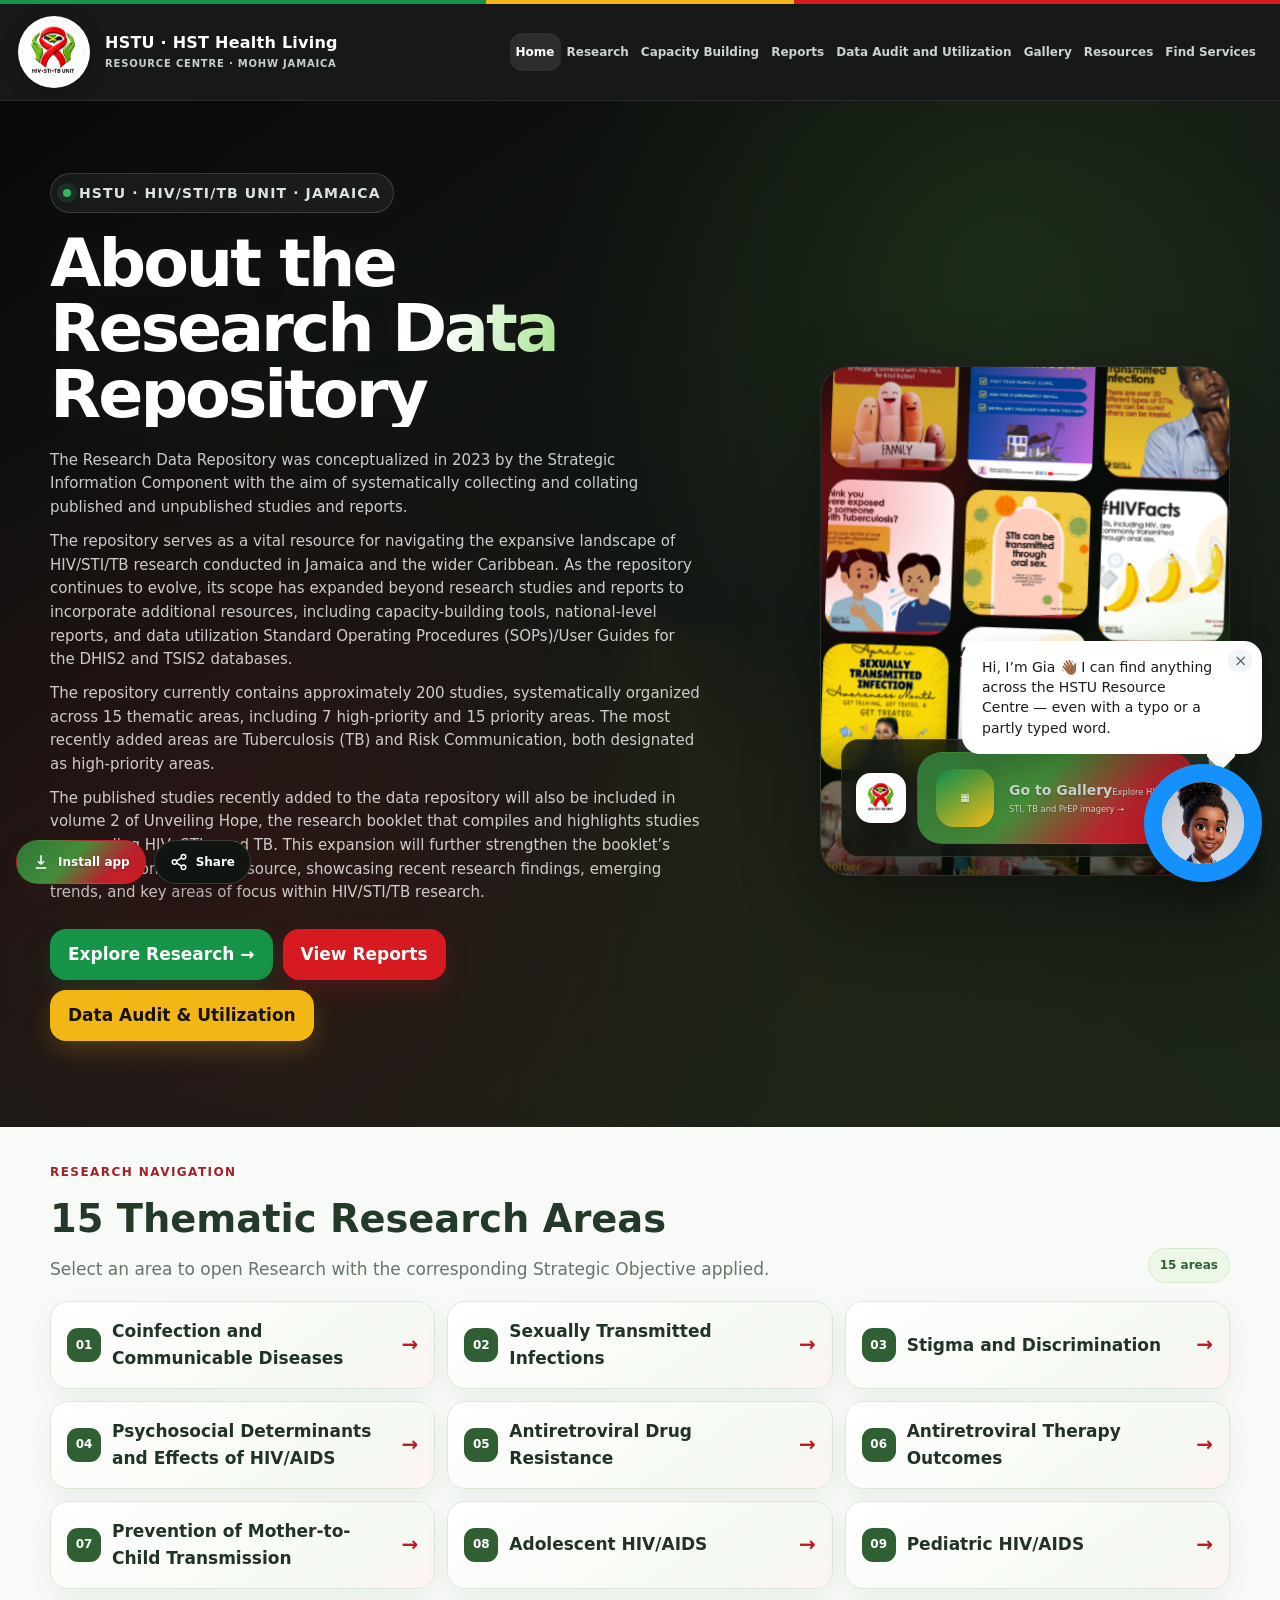
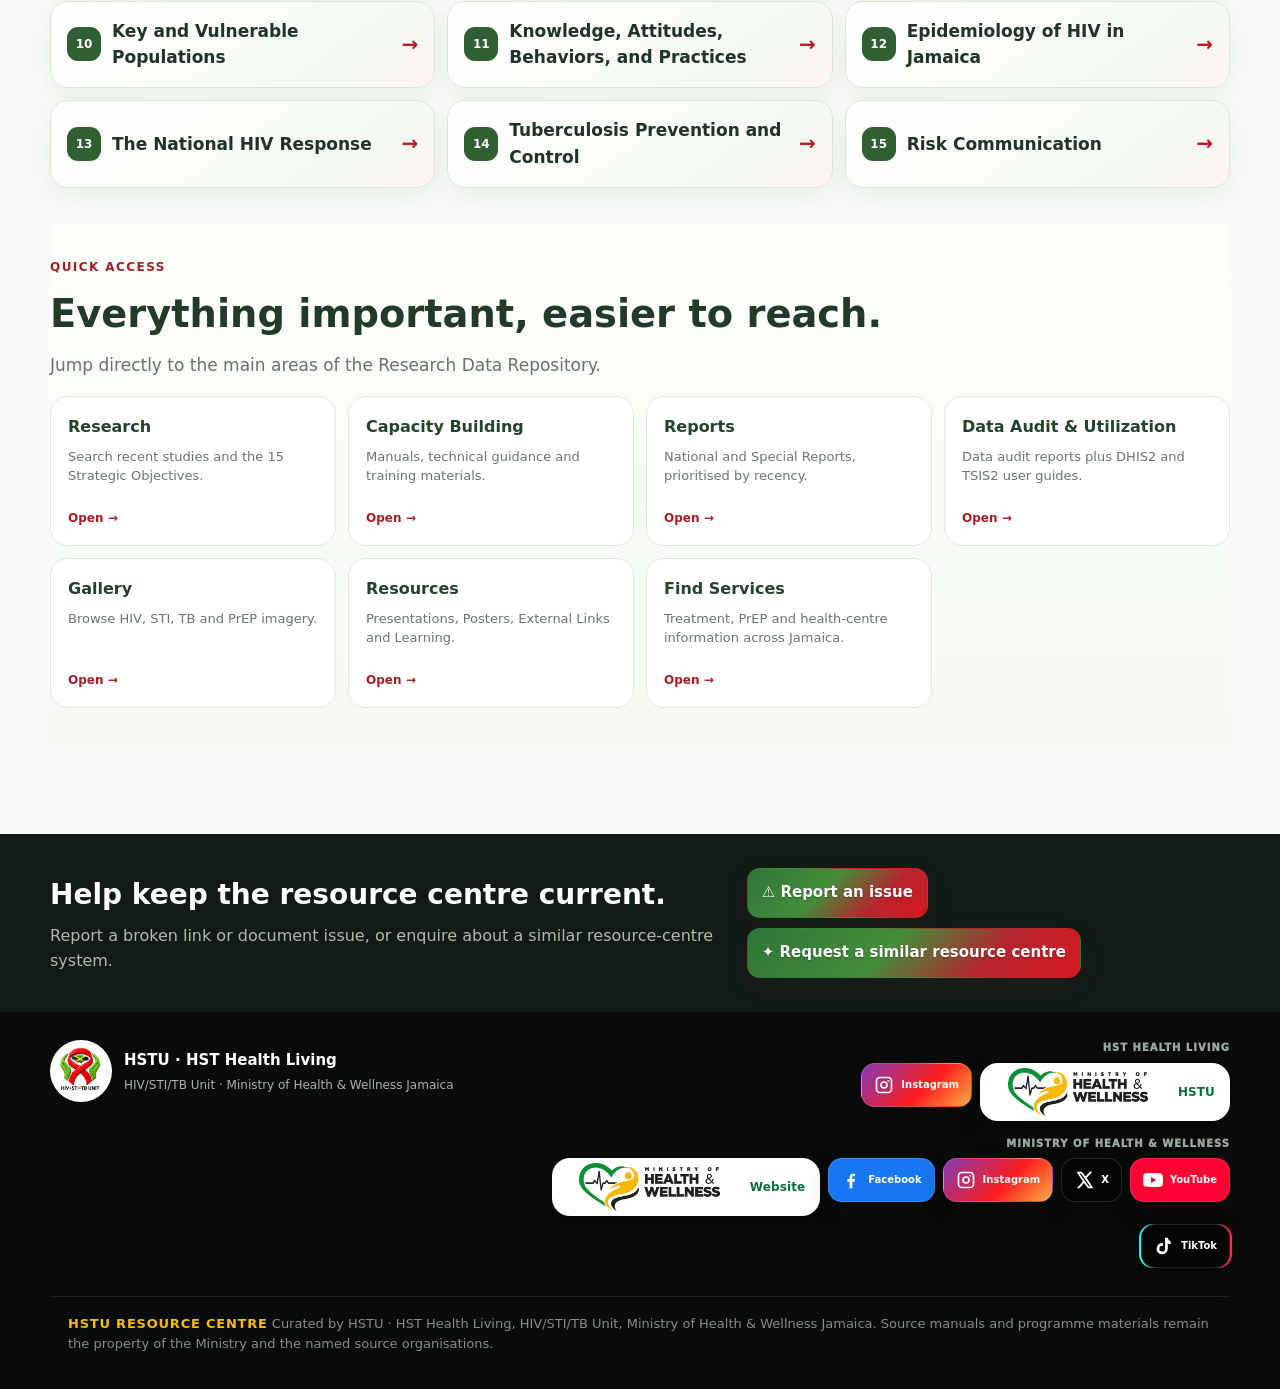
==== index.html @ 5bd9ea20 "Stage 14 verified public manuals as local HSTU PDFs without changing design" ====
<!DOCTYPE html>

<html lang="en">
<head>
<!-- VERSION 1: GitHub root-manual-path correction based on deployed repository structure -->
<meta charset="utf-8"/>
<meta content="width=device-width,initial-scale=1,viewport-fit=cover" name="viewport"/>
<meta content="no-cache, no-store, must-revalidate" http-equiv="Cache-Control"/>
<meta content="no-cache" http-equiv="Pragma"/>
<meta content="0" http-equiv="Expires"/>
<meta content="#090b0a" name="theme-color"/>
<title>HSTU Research Data Repository &amp; Resource Centre | HIV, STI &amp; TB</title>
<link href="./media/embedded-assets/f584f1f75d1e268f16d8.png" rel="icon" type="image/png"/>
<style>
:root{
 --black:#090b0a;--ink:#17221c;--muted:#657069;--line:#e2e8e4;--bg:#f5f7f5;--paper:#fff;
 --red:#d71920;--green:#169447;--green2:#32b867;--gold:#f2b714;--blue:#3478a4;
 --shadow:0 22px 70px rgba(12,31,19,.11);--softShadow:0 10px 30px rgba(12,31,19,.07);--max:1180px;
}
*{box-sizing:border-box}
html{scroll-behavior:smooth;background:var(--bg)}
body{margin:0;background:var(--bg);color:var(--ink);font-family:ui-sans-serif,system-ui,-apple-system,"Segoe UI",Roboto,Arial,sans-serif;font-size:17px;line-height:1.58;overflow-x:hidden}
button,input,select{font:inherit}button{cursor:pointer}a{color:inherit;text-decoration:none}img{max-width:100%;display:block}
::selection{background:#d8f2df;color:#0b2415}

.topline{height:4px;background:linear-gradient(90deg,var(--green) 0 38%,var(--gold) 38% 62%,var(--red) 62%);position:relative;overflow:hidden}.topline:after{content:"";position:absolute;inset:0;background:linear-gradient(90deg,transparent,rgba(255,255,255,.8),transparent);transform:translateX(-120%);animation:sheen 6s ease-in-out infinite}@keyframes sheen{55%,100%{transform:translateX(120%)}}
header{position:sticky;top:0;z-index:80;background:rgba(9,11,10,.94);backdrop-filter:blur(18px);border-bottom:1px solid rgba(255,255,255,.08)}
.navbar{max-width:var(--max);margin:auto;display:flex;align-items:center;gap:22px;padding:12px 18px;min-height:88px}
.brand{display:flex;align-items:center;gap:13px;min-width:250px}.brand img{width:70px;height:60px;object-fit:cover;border-radius:14px;background:#fff;box-shadow:0 8px 25px rgba(0,0,0,.25)}.brand-copy{line-height:1.08}.brand-copy b{display:block;color:#fff;font-size:18px;letter-spacing:.03em}.brand-copy span{display:block;color:#aeb9b2;font-size:12px;font-weight:700;margin-top:6px;letter-spacing:.08em;text-transform:uppercase}
nav{margin-left:auto;display:flex;align-items:center;gap:4px}.nav-btn{border:0;background:transparent;color:#cbd4ce;font-weight:750;font-size:15px;padding:11px 12px;border-radius:12px;transition:.2s}.nav-btn:hover,.nav-btn.active{background:rgba(255,255,255,.09);color:#fff}.nav-btn.manuals-nav{color:#fff;background:linear-gradient(135deg,rgba(215,25,32,.22),rgba(215,25,32,.08));border:1px solid rgba(255,255,255,.09)}
.menu-toggle{display:none;margin-left:auto;width:46px;height:46px;border:1px solid rgba(255,255,255,.12);border-radius:14px;background:rgba(255,255,255,.06);color:#fff;font-size:22px}

main{min-height:70vh}.view{display:none;animation:viewIn .42s ease both}.view.active{display:block}@keyframes viewIn{from{opacity:1;transform:translateY(9px)}to{opacity:1;transform:none}}
.wrap{width:min(var(--max),calc(100% - 36px));margin:auto}.section{padding:72px 0}.section.compact{padding:44px 0}.section-head{display:flex;align-items:flex-end;justify-content:space-between;gap:20px;margin-bottom:28px}.eyebrow{display:inline-flex;align-items:center;gap:9px;color:var(--green);font-weight:900;font-size:12px;letter-spacing:.14em;text-transform:uppercase}.eyebrow i{width:24px;height:3px;border-radius:3px;background:linear-gradient(90deg,var(--green),var(--gold))}.section-head h2,.page-hero h1{font-size:clamp(34px,4.6vw,60px);line-height:1.02;letter-spacing:-.045em;margin:8px 0 0}.section-head p{margin:0;max-width:560px;color:var(--muted);font-size:17px}.accent{color:var(--red)}
.reveal{opacity:1;transform:none;transition:opacity .45s ease,transform .45s ease}.reveal.in{opacity:1;transform:none}
/* Safety: content in any active tab must always be visible even if IntersectionObserver is delayed or unsupported. */
.view.active .reveal{opacity:1;transform:none}
.view.active .reveal:not(.in){animation:tabReveal .48s ease both}
@keyframes tabReveal{from{opacity:.01;transform:translateY(14px)}to{opacity:1;transform:none}}

.home-hero{position:relative;overflow:hidden;background:radial-gradient(circle at 80% 20%,rgba(24,148,71,.28),transparent 35%),radial-gradient(circle at 15% 70%,rgba(215,25,32,.15),transparent 38%),#0a0d0b;color:white;padding:72px 0 58px}.home-hero:before{content:"";position:absolute;inset:-20%;background:conic-gradient(from 90deg,transparent,rgba(246,186,22,.04),transparent 36%);animation:spinGlow 22s linear infinite}@keyframes spinGlow{to{transform:rotate(360deg)}}
.hero-grid{position:relative;display:grid;grid-template-columns:1.15fr .85fr;gap:48px;align-items:center}.hero-badge{display:inline-flex;align-items:center;gap:8px;border:1px solid rgba(255,255,255,.15);background:rgba(255,255,255,.06);padding:8px 12px;border-radius:999px;color:#dbe5de;font-size:12px;font-weight:850;letter-spacing:.08em;text-transform:uppercase}.hero-badge i{width:8px;height:8px;border-radius:50%;background:var(--green2);box-shadow:0 0 0 6px rgba(50,184,103,.12);animation:pulse 2s infinite}@keyframes pulse{50%{box-shadow:0 0 0 11px rgba(50,184,103,0)}}
.home-hero h1{font-size:clamp(46px,6.5vw,82px);line-height:.95;letter-spacing:-.06em;margin:18px 0 20px;max-width:800px}.home-hero h1 span{display:block;background:linear-gradient(90deg,#fff 0%,#dbeadd 45%,#f5d678 76%,#fff 100%);background-size:220% auto;-webkit-background-clip:text;background-clip:text;color:transparent;animation:gradientMove 7s linear infinite}@keyframes gradientMove{to{background-position:220% center}}
.hero-copy{color:#b9c5bd;font-size:19px;max-width:720px;margin:0}.hero-actions{display:flex;flex-wrap:wrap;gap:12px;margin-top:28px}.btn{display:inline-flex;align-items:center;justify-content:center;gap:9px;border-radius:14px;padding:13px 17px;font-weight:850;font-size:15px;border:1px solid transparent;transition:.22s;position:relative;overflow:hidden}.btn:after{content:"";position:absolute;inset:-2px;background:linear-gradient(100deg,transparent 25%,rgba(255,255,255,.3),transparent 70%);transform:translateX(-130%);transition:.5s}.btn:hover:after{transform:translateX(130%)}.btn.primary{background:var(--red);color:#fff;box-shadow:0 10px 30px rgba(215,25,32,.25)}.btn.green{background:var(--green);color:#fff;box-shadow:0 10px 30px rgba(22,148,71,.22)}.btn.ghost{border-color:rgba(255,255,255,.17);background:rgba(255,255,255,.05);color:#fff}.btn.light{background:#fff;color:var(--ink);border-color:var(--line)}
.hero-card{justify-self:end;width:min(410px,100%);position:relative}.hero-card .halo{position:absolute;inset:5% 10%;background:radial-gradient(circle,rgba(50,184,103,.28),transparent 70%);filter:blur(20px);animation:breathe 4s ease-in-out infinite}@keyframes breathe{50%{transform:scale(1.08);opacity:.7}}.hero-logo{position:relative;background:rgba(255,255,255,.96);border-radius:34px;padding:28px;box-shadow:0 32px 90px rgba(0,0,0,.32);transform:rotate(1.2deg);animation:float 5.5s ease-in-out infinite}@keyframes float{50%{transform:translateY(-8px) rotate(-.5deg)}}.hero-logo img{width:100%;max-height:310px;object-fit:contain;border-radius:20px}.hero-note{display:grid;grid-template-columns:repeat(3,1fr);gap:8px;margin-top:12px}.hero-note span{background:rgba(255,255,255,.06);border:1px solid rgba(255,255,255,.08);padding:10px;border-radius:12px;text-align:center;color:#c6d1c9;font-size:12px;font-weight:800}

.manual-preview{margin-top:-18px;position:relative;z-index:3}.preview-panel{background:#fff;border:1px solid var(--line);border-radius:28px;box-shadow:var(--shadow);padding:25px}.preview-head{display:flex;align-items:center;justify-content:space-between;gap:18px;margin-bottom:20px}.preview-head h2{margin:0;font-size:26px;letter-spacing:-.03em}.preview-head p{margin:3px 0 0;color:var(--muted);font-size:15px}.cover-row{display:grid;grid-template-columns:repeat(6,1fr);gap:15px}.mini-cover{position:relative;min-width:0;border:0;background:transparent;text-align:left;padding:0;transition:.25s}.mini-cover:hover{transform:translateY(-6px)}.mini-book{aspect-ratio:3/4.2;border-radius:10px 15px 15px 10px;background:var(--cover,#fff);box-shadow:0 12px 28px rgba(14,31,20,.16),inset 5px 0 0 rgba(0,0,0,.06);border:1px solid rgba(0,0,0,.08);overflow:hidden;position:relative;padding:13px}.mini-book:before{content:"";position:absolute;left:0;top:0;bottom:0;width:6px;background:var(--accent,var(--red))}.mini-book small{display:block;color:#69736d;font-size:8px;font-weight:900;letter-spacing:.09em;text-transform:uppercase;margin-left:4px}.mini-book b{display:block;font-size:11px;line-height:1.25;margin:24% 4px 0}.mini-book em{display:block;position:absolute;bottom:11px;left:17px;right:10px;font-style:normal;font-size:8px;color:#6f7972}.mini-cover>span{display:block;font-size:12px;font-weight:800;line-height:1.25;margin-top:8px;color:#354139}.preview-more{white-space:nowrap;color:var(--red);font-weight:850;font-size:14px}

.page-hero{padding:58px 0 24px}.page-hero p{max-width:760px;color:var(--muted);font-size:18px;margin:16px 0 0}.page-hero .subnote{display:inline-block;margin-top:14px;background:#edf7f1;border:1px solid #d7ece0;color:#2f6242;border-radius:999px;padding:7px 11px;font-size:13px;font-weight:800}
.manual-toolbar{position:sticky;top:88px;z-index:30;background:rgba(245,247,245,.93);backdrop-filter:blur(14px);border-block:1px solid rgba(221,229,223,.9);padding:14px 0}.toolbar-inner{display:grid;grid-template-columns:minmax(220px,1fr) auto;gap:14px;align-items:center}.search-box{display:flex;align-items:center;gap:9px;background:#fff;border:1px solid var(--line);border-radius:15px;padding:0 14px;min-height:48px;box-shadow:0 6px 20px rgba(14,31,20,.04)}.search-box input{width:100%;border:0;outline:0;background:transparent;color:var(--ink);font-size:16px}.filters{display:flex;gap:7px;overflow:auto;padding:3px 0;scrollbar-width:none}.filters::-webkit-scrollbar{display:none}.chip{white-space:nowrap;border:1px solid var(--line);background:#fff;color:#5b675f;border-radius:999px;padding:9px 12px;font-size:13px;font-weight:850;transition:.2s}.chip:hover,.chip.active{border-color:#c8d7cd;background:#122019;color:#fff}.manual-count{margin:18px 0 0;color:var(--muted);font-size:14px;font-weight:700}
.manual-grid{display:grid;grid-template-columns:repeat(4,minmax(0,1fr));gap:25px;padding:26px 0 70px}.manual-card{min-width:0}.manual-card button{display:block;width:100%;border:0;background:transparent;text-align:left;padding:0}.book-wrap{position:relative;width:90%;margin:0 auto 17px;perspective:900px}.book{position:relative;aspect-ratio:3/4.35;border-radius:9px 16px 16px 9px;background:var(--cover);border:1px solid rgba(0,0,0,.1);box-shadow:0 22px 50px rgba(21,35,27,.16),inset 8px 0 0 rgba(0,0,0,.045);overflow:hidden;transition:transform .32s ease,box-shadow .32s ease;transform-origin:left center}.manual-card:hover .book{transform:rotateY(-5deg) translateY(-7px);box-shadow:0 30px 65px rgba(21,35,27,.22),inset 8px 0 0 rgba(0,0,0,.045)}.book:before{content:"";position:absolute;left:0;top:0;bottom:0;width:9px;background:var(--accent)}.book:after{content:"";position:absolute;inset:0;background:linear-gradient(115deg,rgba(255,255,255,.65),transparent 23%,transparent 70%,rgba(0,0,0,.04));pointer-events:none}.cover-thumb{position:absolute;inset:0;width:100%;height:100%;object-fit:cover;background:var(--cover);z-index:2}.cover-thumb[style*="display: none"]+.cover-design{display:flex}.cover-design{position:absolute;inset:0;display:flex;flex-direction:column;padding:24px 22px 20px 30px;z-index:1}.cover-design .gov{font-size:9px;font-weight:950;letter-spacing:.11em;text-transform:uppercase;color:#68756d}.cover-design .bar{width:40%;height:4px;border-radius:4px;background:var(--accent);margin:16px 0 24px}.cover-design strong{font-size:clamp(13px,1.25vw,18px);line-height:1.18;letter-spacing:-.02em}.cover-design .year{margin-top:10px;font-size:12px;font-weight:900;color:var(--accent)}.cover-design .ministry{margin-top:auto;font-size:9px;line-height:1.3;color:#667169;font-weight:800}.cover-design .mini-logo{position:absolute;right:15px;bottom:15px;width:46px;height:46px;border-radius:50%;object-fit:cover;border:1px solid #e1e5e2;background:#fff}.status-ribbon{position:absolute;top:13px;right:-6px;z-index:5;background:#111b15;color:white;padding:6px 10px 6px 9px;border-radius:8px 0 0 8px;font-size:9px;font-weight:900;letter-spacing:.06em;text-transform:uppercase;box-shadow:0 5px 14px rgba(0,0,0,.15)}.manual-meta{padding:0 7px}.manual-meta small{display:block;color:var(--green);font-weight:900;letter-spacing:.08em;text-transform:uppercase;font-size:10px}.manual-meta h3{font-size:18px;line-height:1.25;letter-spacing:-.02em;margin:5px 0 7px}.manual-meta p{margin:0;color:var(--muted);font-size:14px;line-height:1.45}.manual-meta .open-hint{display:inline-flex;align-items:center;gap:6px;margin-top:10px;color:var(--red);font-size:13px;font-weight:850}

.services-grid{display:grid;grid-template-columns:1.35fr .65fr;gap:22px;align-items:start}.map-card,.side-card,.roles-panel,.org-panel,.training-card,.about-card{background:#fff;border:1px solid var(--line);border-radius:24px;box-shadow:var(--softShadow)}.map-card{padding:17px}.map-head{display:flex;justify-content:space-between;align-items:center;gap:12px;margin-bottom:12px}.map-head b{font-size:20px}.map-mode{display:flex;background:#eff3f0;padding:4px;border-radius:12px}.map-mode button{border:0;background:transparent;padding:8px 11px;border-radius:9px;font-size:13px;font-weight:850;color:#59645d}.map-mode button.active{background:#fff;color:#111;box-shadow:0 4px 12px rgba(12,31,19,.08)}.map-shell{position:relative;overflow:hidden;border-radius:18px;background:#cdeafa;aspect-ratio:960/462;border:1px solid #d6e6ea}.map-shell>img{width:100%;height:100%;object-fit:cover;filter:saturate(.72) contrast(.98);pointer-events:none;position:relative;z-index:1}.map-fallback{position:absolute;inset:0;width:100%;height:100%;z-index:0}.map-fallback path{fill:#e8f2eb;stroke:#7ca68b;stroke-width:3}.map-fallback line{stroke:#b9d2c0;stroke-width:2}#parishPins{position:absolute;inset:0;z-index:5;pointer-events:none}.parish-pin{pointer-events:auto;touch-action:manipulation;cursor:pointer;z-index:6}.parish-pin{position:absolute;transform:translate(-50%,-50%);border:1px solid rgba(255,255,255,.9);background:#0c8f44;color:#fff;border-radius:999px;min-width:44px;height:32px;padding:0 7px;display:flex;align-items:center;justify-content:center;gap:4px;box-shadow:0 8px 18px rgba(0,0,0,.18);font-size:9px;font-weight:900;transition:.2s;animation:pinIn .5s ease both}@keyframes pinIn{from{opacity:1;scale:.88}to{opacity:1;scale:1}}.parish-pin b{display:grid;place-items:center;min-width:17px;height:17px;border-radius:50%;background:rgba(255,255,255,.2);font-size:8px}.parish-pin:hover,.parish-pin.active{transform:translate(-50%,-50%) scale(1.1);background:var(--red);z-index:4}.parish-pin.empty{background:#7b8580}.map-key{display:flex;flex-wrap:wrap;gap:14px;margin-top:10px;color:#707b74;font-size:12px}.key-dot{width:9px;height:9px;border-radius:50%;display:inline-block;margin-right:5px}.key-dot.on{background:var(--green)}.key-dot.off{background:#7b8580}.map-credit{font-size:10px;color:#98a19b;margin-top:8px}
.side-card{padding:22px;position:relative;overflow:hidden}.side-card.jason:before{content:"";position:absolute;width:160px;height:160px;border-radius:50%;background:rgba(23,148,71,.12);right:-60px;top:-55px}.jason-logo{width:78px;height:78px;border-radius:50%;overflow:hidden;display:grid;place-items:center;background:#1189f7;box-shadow:0 12px 30px rgba(17,137,247,.28);position:relative}.jason-logo img{width:100%;height:100%;object-fit:cover;display:block}.side-card small{display:block;color:var(--green);font-weight:900;letter-spacing:.09em;text-transform:uppercase;margin-top:16px}.side-card h3{font-size:26px;line-height:1.1;margin:7px 0 10px}.side-card p{color:var(--muted);font-size:15px;margin:0 0 16px}.jason-msg{background:#f0f7f3;border:1px solid #d9eadf;padding:12px;border-radius:14px;font-size:13px;margin:14px 0}.service-toolbar{display:grid;grid-template-columns:220px 1fr;gap:12px;margin:22px 0}.service-toolbar select,.service-toolbar input{width:100%;border:1px solid var(--line);background:#fff;border-radius:14px;padding:12px 14px;outline:none}.directory-title{display:flex;justify-content:space-between;align-items:end;gap:15px;margin:25px 0 12px}.directory-title h3{margin:0;font-size:25px}.directory-title span{color:var(--muted);font-size:13px}.location-list{display:grid;grid-template-columns:repeat(2,1fr);gap:12px;padding-bottom:60px}.loc{background:#fff;border:1px solid var(--line);border-radius:17px;padding:15px 16px;box-shadow:0 5px 16px rgba(12,31,19,.045);transition:.2s;text-decoration:none;color:inherit;display:block;cursor:pointer;position:relative}.loc:hover,.loc:focus-visible{transform:translateY(-2px);border-color:#8fc7a4;box-shadow:0 10px 24px rgba(12,31,19,.09);outline:none}.loc small{color:var(--green);font-size:10px;font-weight:900;text-transform:uppercase;letter-spacing:.08em}.loc b{display:block;font-size:16px;margin:3px 0 4px}.loc span{display:block;color:var(--muted);font-size:14px}.loc em{display:block;font-style:normal;color:#9a6c22;background:#fff8e8;border-radius:8px;padding:6px 8px;font-size:11px;margin-top:8px}.loc .directions-link{display:inline-flex;align-items:center;gap:6px;margin-top:11px;color:var(--green);font-size:12px;font-weight:900;letter-spacing:.02em}.loc .directions-link:before{content:"↗";display:grid;place-items:center;width:22px;height:22px;border-radius:50%;background:#eaf7ef;color:var(--green);font-size:13px}.loc:active{transform:scale(.99)}

.training-grid{display:grid;grid-template-columns:repeat(3,1fr);gap:16px;padding-bottom:68px}.training-card{padding:19px;transition:.25s}.training-card:hover{transform:translateY(-6px);box-shadow:var(--shadow)}.brand-row{display:flex;align-items:center;gap:12px}.brand-logo{width:72px;height:48px;border-radius:14px;display:grid;place-items:center;color:#fff;font-weight:950;font-size:11px;letter-spacing:.03em;box-shadow:0 8px 20px rgba(0,0,0,.12);padding:0 7px;text-align:center}.brand-logo.ctech{background:linear-gradient(145deg,#147d88,#47bd98)}.brand-logo.paho{background:linear-gradient(145deg,#0d69b2,#4a97cf)}.brand-logo.jasdis{background:linear-gradient(145deg,#0a7f3b,#e1ad15)}.brand-row div b{font-size:14px}.brand-row div small{display:block;color:#7a857e;font-size:10px;font-weight:850;text-transform:uppercase;letter-spacing:.06em}.training-card h3{font-size:19px;line-height:1.25;margin:16px 0 8px}.training-card p{font-size:14px;color:var(--muted);margin:0}.training-meta{display:flex;justify-content:space-between;gap:10px;border-top:1px solid var(--line);margin-top:17px;padding-top:13px;font-size:12px;color:#748078}.training-card .open{display:inline-flex;margin-top:12px;color:var(--green);font-size:13px;font-weight:900}

.roles-layout{display:grid;grid-template-columns:.9fr 1.1fr;gap:22px;padding-bottom:30px}.org-panel{padding:23px}.org-panel h3,.roles-panel h3{font-size:24px;margin:0 0 8px}.org-panel>p,.roles-panel>p{color:var(--muted);font-size:14px;margin:0 0 18px}.org-flow{display:grid;gap:10px}.org-level{border:1px solid var(--line);background:#fafcfb;border-radius:16px;padding:14px 15px;position:relative;overflow:hidden}.org-level:before{content:"";position:absolute;left:0;top:0;bottom:0;width:5px;background:var(--c,var(--green))}.org-level small{font-size:9px;color:#7c877f;font-weight:900;letter-spacing:.08em}.org-level b{display:block;font-size:16px;margin:3px 0}.org-level span{font-size:12px;color:#667169}.org-arrow{text-align:center;color:#9ca59f;font-size:18px}.roles-panel{padding:22px}.role-search{display:flex;gap:10px;margin-bottom:14px}.role-search input{flex:1;border:1px solid var(--line);border-radius:13px;padding:11px 13px}.role-filters{display:flex;gap:6px;overflow:auto;scrollbar-width:none;margin-bottom:14px}.role-filters::-webkit-scrollbar{display:none}.role-list{display:grid;gap:10px;max-height:770px;overflow:auto;padding-right:4px}.role-card{border:1px solid var(--line);border-radius:15px;padding:14px 15px;background:#fff}.role-card header{position:static;background:none;border:0;backdrop-filter:none;display:flex;justify-content:space-between;align-items:start;gap:10px}.role-card h4{margin:0;font-size:17px}.role-card .lvl{white-space:nowrap;font-size:10px;border-radius:999px;background:#eef6f1;padding:5px 8px;color:#39714e;font-weight:850}.role-card p{margin:7px 0;color:var(--muted);font-size:13px}.role-card details{font-size:13px}.role-card summary{cursor:pointer;color:#304c3b;font-weight:850}.role-card ul{margin:8px 0 0;padding-left:19px;color:#5f6b63}.role-card .src{display:inline-flex;margin-top:9px;color:var(--green);font-size:12px;font-weight:850}
.role-tags{display:flex;gap:5px;flex-wrap:wrap;margin:8px 0}.role-tags span{font-size:10px;font-weight:850;letter-spacing:.035em;text-transform:uppercase;background:#f0f6f2;color:#41604c;border:1px solid #dce9e0;border-radius:999px;padding:4px 7px}.role-facts{display:grid;grid-template-columns:1fr;gap:7px;margin:10px 0}.role-fact{border:1px solid #e5ebe7;background:#fafcfb;border-radius:11px;padding:9px 10px}.role-fact b{display:block;font-size:11px;text-transform:uppercase;letter-spacing:.055em;color:#477158;margin-bottom:3px}.role-fact span{display:block;font-size:13px;line-height:1.42;color:#34473b}.role-card details+details{margin-top:7px}.role-card .evidence-note{margin-top:8px;font-size:11px;color:#758078;line-height:1.4}.role-card.top-match{border-color:#96c8a6;box-shadow:0 10px 28px rgba(25,104,58,.12);animation:roleMatchPulse .75s ease}.manual-card.top-match .book{box-shadow:0 0 0 4px rgba(12,126,57,.18),0 25px 55px rgba(21,35,27,.23)}@keyframes roleMatchPulse{0%{transform:translateY(3px);opacity:.75}100%{transform:none;opacity:1}}
.terminology-note{background:#fff8e7;border:1px solid #f3e1ae;border-radius:16px;padding:13px 15px;color:#6b5422;font-size:13px;margin-bottom:18px}

.about-grid{display:grid;grid-template-columns:repeat(3,1fr);gap:16px;padding-bottom:70px}.about-card{padding:20px}.about-card b{font-size:18px}.about-card p{color:var(--muted);font-size:14px}.about-card a{color:var(--green);font-size:13px;font-weight:850}

.support-strip{background:#111a15;color:#fff;padding:34px 0}.support-grid{display:flex;align-items:center;justify-content:space-between;gap:24px}.support-grid h2{font-size:28px;margin:0 0 6px}.support-grid p{margin:0;color:#aebbb2;font-size:15px}.support-actions{display:flex;gap:10px;flex-wrap:wrap}.support-btn{display:inline-flex;align-items:center;gap:8px;border:1px solid rgba(255,255,255,.12);background:rgba(255,255,255,.06);color:#fff;border-radius:13px;padding:12px 14px;font-size:14px;font-weight:850;transition:.2s}.support-btn:hover{background:#fff;color:#152019}
footer{background:#080b09;color:#a8b4ac;padding:28px 0 36px}.footer-grid{display:grid;grid-template-columns:1fr auto;gap:22px;align-items:center}.footer-brand{display:flex;align-items:center;gap:12px}.footer-brand img{width:54px;height:48px;object-fit:cover;border-radius:12px;background:#fff}.footer-brand b{color:#fff;font-size:15px}.footer-brand span{display:block;font-size:11px;margin-top:3px}.socials{display:flex;gap:9px}.social{width:42px;height:42px;border-radius:50%;display:grid;place-items:center;border:1px solid rgba(255,255,255,.12);color:#fff;font-weight:900;font-size:14px;transition:.2s}.social:hover{transform:translateY(-3px);background:#fff;color:#111}.footer-note{grid-column:1/-1;border-top:1px solid rgba(255,255,255,.09);padding-top:17px;font-size:11px;line-height:1.5;color:#819087}

.pdf-modal{position:fixed;inset:0;z-index:200;background:rgba(4,8,6,.84);backdrop-filter:blur(12px);display:none;padding:22px}.pdf-modal.open{display:grid;place-items:center;animation:fade .2s ease}@keyframes fade{from{opacity:0}to{opacity:1}}.pdf-shell{width:min(1120px,100%);height:min(92vh,920px);background:#fff;border-radius:22px;overflow:hidden;box-shadow:0 40px 120px rgba(0,0,0,.5);display:grid;grid-template-rows:auto 1fr}.pdf-head{display:flex;align-items:center;gap:12px;padding:12px 14px;border-bottom:1px solid var(--line);background:#fbfcfb}.pdf-head b{font-size:15px;white-space:nowrap;overflow:hidden;text-overflow:ellipsis}.pdf-head .grow{flex:1}.pdf-head a,.pdf-head button{border:1px solid var(--line);background:#fff;border-radius:10px;padding:8px 10px;font-size:12px;font-weight:850}.pdf-frame{width:100%;height:100%;border:0;background:#eef1ef}.pdf-loader{position:absolute;inset:55px 0 0;display:grid;place-items:center;color:#657069;pointer-events:none}.pdf-shell{position:relative}

.empty{grid-column:1/-1;background:#fff;border:1px dashed #cad5ce;border-radius:18px;padding:28px;text-align:center;color:#748078}.floating-help{position:fixed;right:18px;bottom:18px;z-index:70;display:flex;gap:8px}.floating-help a{width:48px;height:48px;border-radius:50%;display:grid;place-items:center;background:#111a15;color:#fff;box-shadow:0 13px 32px rgba(0,0,0,.24);font-size:19px;transition:.2s}.floating-help a:hover{transform:translateY(-4px)}

@media(max-width:1000px){nav{gap:0}.nav-btn{padding:10px 8px;font-size:13px}.hero-grid{grid-template-columns:1fr .72fr}.cover-row{grid-template-columns:repeat(4,1fr)}.cover-row .mini-cover:nth-child(n+5){display:none}.manual-grid{grid-template-columns:repeat(3,1fr)}.training-grid{grid-template-columns:repeat(2,1fr)}.roles-layout{grid-template-columns:1fr}.role-list{max-height:none}.services-grid{grid-template-columns:1fr}.side-card{max-width:none}.about-grid{grid-template-columns:repeat(2,1fr)}}
@media(max-width:820px){body{font-size:17px}.navbar{min-height:78px;padding:9px 14px}.brand{min-width:0}.brand img{width:58px;height:51px}.brand-copy b{font-size:15px}.brand-copy span{font-size:9px}.menu-toggle{display:block}nav{position:absolute;left:12px;right:12px;top:78px;display:none;flex-direction:column;align-items:stretch;background:#111512;border:1px solid rgba(255,255,255,.1);border-radius:18px;padding:9px;box-shadow:0 22px 60px rgba(0,0,0,.35)}nav.open{display:flex}.nav-btn{text-align:left;padding:12px;font-size:15px}.nav-btn.manuals-nav{border:0}.home-hero{padding:48px 0 38px}.hero-grid{grid-template-columns:1fr;gap:28px}.home-hero h1{font-size:clamp(43px,13vw,66px)}.hero-copy{font-size:18px}.hero-card{justify-self:center;width:min(350px,85vw)}.hero-logo{padding:21px;border-radius:26px}.hero-note{grid-template-columns:1fr 1fr 1fr}.manual-preview{margin-top:0}.preview-panel{border-radius:0;border-inline:0;padding:20px 18px}.preview-head{align-items:flex-start}.cover-row{grid-template-columns:repeat(3,1fr);gap:11px}.cover-row .mini-cover:nth-child(n+4){display:none}.mini-book{padding:10px}.mini-book b{font-size:10px}.mini-cover>span{font-size:11px}.section{padding:52px 0}.page-hero{padding:42px 0 18px}.page-hero h1{font-size:43px}.page-hero p{font-size:17px}.manual-toolbar{top:78px}.toolbar-inner{grid-template-columns:1fr}.filters{margin-inline:-4px}.manual-grid{grid-template-columns:repeat(2,minmax(0,1fr));gap:20px 13px;padding-bottom:55px}.book-wrap{width:92%}.cover-design{padding:18px 15px 16px 23px}.cover-design strong{font-size:13px}.manual-meta{padding:0 3px}.manual-meta h3{font-size:16px}.manual-meta p{font-size:13px}.status-ribbon{font-size:7.5px;padding:5px 7px}.map-card{padding:10px;border-radius:18px}.map-head{align-items:flex-start;flex-direction:column}.parish-pin{min-width:34px;height:26px;padding:0 5px;font-size:7px}.parish-pin b{min-width:13px;height:13px;font-size:6px}.map-credit{font-size:8px}.service-toolbar{grid-template-columns:1fr}.location-list{grid-template-columns:1fr}.training-grid{grid-template-columns:1fr}.roles-layout{gap:14px}.org-panel,.roles-panel{padding:17px}.about-grid{grid-template-columns:1fr}.support-grid{align-items:flex-start;flex-direction:column}.footer-grid{grid-template-columns:1fr}.socials{justify-content:flex-start}.floating-help{right:12px;bottom:12px}.floating-help a{width:44px;height:44px}.pdf-modal{padding:0}.pdf-shell{width:100%;height:100vh;border-radius:0}.pdf-head{padding-top:max(12px,env(safe-area-inset-top))}}
@media(max-width:430px){.wrap{width:min(var(--max),calc(100% - 26px))}.cover-row{grid-template-columns:repeat(3,1fr)}.mini-cover>span{display:none}.home-hero h1{font-size:44px}.hero-actions .btn{width:100%}.manual-grid{gap:18px 10px}.book-wrap{width:96%}.cover-design{padding:14px 11px 12px 18px}.cover-design .bar{margin:11px 0 17px}.cover-design strong{font-size:11.5px}.cover-design .ministry{font-size:7.5px}.cover-design .mini-logo{width:35px;height:35px}.manual-meta h3{font-size:15px}.manual-meta p{display:none}.manual-meta .open-hint{font-size:12px}.map-shell{aspect-ratio:960/510}.support-actions{width:100%}.support-btn{flex:1;text-align:center;justify-content:center}.footer-brand{align-items:flex-start}}
@media(prefers-reduced-motion:reduce){*,*:before,*:after{animation:none!important;transition:none!important;scroll-behavior:auto!important}.reveal{opacity:1;transform:none}}
.mini-book{position:relative;overflow:hidden}.mini-cover-thumb{position:absolute;inset:0;width:100%;height:100%;object-fit:cover;z-index:2;background:#fff}.mini-cover-fallback{position:relative;z-index:1;height:100%;display:flex;flex-direction:column}
/* v5 readability + manuals-first refinement */
.nav-btn{font-size:16px;padding:11px 13px}.brand-copy span{font-size:13px}.eyebrow,.hero-badge{font-size:14px}.hero-note span{font-size:14px}.preview-head p{font-size:16px}.preview-more{font-size:15px}.mini-cover>span{font-size:14px}.manual-meta small{font-size:13px}.manual-meta h3{font-size:19px}.manual-meta p{font-size:15px;line-height:1.52}.manual-meta .open-hint{font-size:14px}.page-hero .subnote{font-size:14px}.chip{font-size:14px;padding:9px 13px}.manual-count{font-size:15px}.map-mode button{font-size:14px}.map-key{font-size:13px}.map-credit{font-size:12px}.parish-pin{font-size:10px}.parish-pin b{font-size:9px}.loc small,.loc em{font-size:13px}.brand-row div b{font-size:16px}.brand-row div small{font-size:13px}.training-card p{font-size:15px}.training-meta,.training-card .open{font-size:14px}.org-panel>p,.roles-panel>p{font-size:15px}.org-level small{font-size:12px}.org-level b{font-size:17px}.org-level span{font-size:14px}.role-card .lvl{font-size:13px}.role-card h4{font-size:18px}.role-card p,.role-card details{font-size:15px}.role-card .src{font-size:14px}.terminology-note{font-size:15px}.about-card p{font-size:15px}.about-card a{font-size:14px}.support-grid p{font-size:16px}.support-btn{font-size:15px}.footer-brand b{font-size:16px}.footer-brand span,.footer-note{font-size:13px}
.manual-grid{grid-template-columns:repeat(3,minmax(0,1fr));gap:34px 28px}.manual-card button{height:100%}.book-wrap{width:82%;margin-inline:auto}.book{box-shadow:0 18px 42px rgba(14,31,20,.18),inset 7px 0 0 rgba(0,0,0,.07)}.manual-card:hover .book{transform:translateY(-9px) rotateY(-2deg) rotateZ(.3deg);box-shadow:0 28px 55px rgba(14,31,20,.24),inset 7px 0 0 rgba(0,0,0,.07)}.cover-thumb,.mini-cover-thumb{transition:transform .55s cubic-bezier(.2,.7,.2,1)}.manual-card:hover .cover-thumb,.mini-cover:hover .mini-cover-thumb{transform:scale(1.025)}.cover-row{grid-template-columns:repeat(5,1fr);gap:18px}.preview-panel{padding:28px}.manual-toolbar{padding:12px 0}.filters{max-width:100%}.training-card,.role-card,.about-card,.map-card,.side-card{transition:transform .25s ease,box-shadow .25s ease,border-color .25s ease}.training-card:hover,.role-card:hover,.about-card:hover{transform:translateY(-4px);box-shadow:var(--softShadow);border-color:#ccd8d0}.social{font-size:15px}
@media(max-width:1000px){.nav-btn{font-size:14px}.manual-grid{grid-template-columns:repeat(2,1fr)}.cover-row{grid-template-columns:repeat(4,1fr)}}
@media(max-width:820px){.brand-copy span{font-size:11px}.nav-btn{font-size:17px}.hero-badge{font-size:13px}.hero-note span{font-size:13px}.preview-head p{font-size:15px}.mini-cover>span{font-size:13px}.manual-meta h3{font-size:18px}.manual-meta p{font-size:15px}.manual-meta small{font-size:13px}.manual-meta .open-hint{font-size:14px}.map-credit{font-size:11px}.parish-pin{font-size:9px}.parish-pin b{font-size:8px}.training-card p{font-size:15px}.org-level span{font-size:14px}.role-card p,.role-card details{font-size:15px}.footer-note{font-size:13px}}
@media(max-width:600px){.manual-grid{grid-template-columns:1fr;gap:12px;padding-top:18px}.manual-card{background:#fff;border:1px solid var(--line);border-radius:19px;padding:13px;box-shadow:0 8px 24px rgba(14,31,20,.05)}.manual-card button{display:grid;grid-template-columns:118px 1fr;gap:15px;align-items:center;text-align:left}.book-wrap{width:118px;margin:0}.manual-meta{padding:0}.manual-meta h3{font-size:18px;margin:5px 0}.manual-meta p{display:block;font-size:14px;margin:4px 0 7px}.status-ribbon{font-size:8px}.manual-card:hover{transform:none}.manual-card:hover .book{transform:none}.cover-row{grid-template-columns:repeat(3,1fr)}.cover-row .mini-cover:nth-child(n+4){display:none}.mini-cover>span{display:block}.hero-actions .btn{width:auto;flex:1 1 170px}.toolbar-inner{gap:10px}.filters{padding-bottom:2px}}


.external-ref-wrap{margin:12px 0 68px;padding:22px;border:1px solid var(--line);border-radius:24px;background:linear-gradient(135deg,#fff,#f7faf8);box-shadow:var(--softShadow)}
.external-ref-head{display:flex;justify-content:space-between;align-items:end;gap:20px;margin-bottom:16px}.external-ref-head h3{font-size:24px;margin:4px 0 0}.external-ref-head p{max-width:690px;margin:0;color:var(--muted);font-size:15px;line-height:1.6}
.external-ref-grid{display:grid;grid-template-columns:repeat(3,minmax(0,1fr));gap:13px}.external-ref{display:block;text-decoration:none;color:inherit;background:#fff;border:1px solid var(--line);border-radius:18px;padding:17px;transition:.22s;position:relative;overflow:hidden}.external-ref:hover{transform:translateY(-3px);box-shadow:0 15px 35px rgba(9,27,17,.09);border-color:#b7c8bc}.external-ref small{display:block;font-size:12px;font-weight:900;letter-spacing:.08em;text-transform:uppercase;color:var(--red);margin-bottom:8px}.external-ref b{font-size:17px;line-height:1.25}.external-ref span{display:block;color:var(--muted);font-size:14px;line-height:1.45;margin-top:7px}.external-ref em{display:block;font-style:normal;font-weight:850;font-size:13px;margin-top:12px;color:var(--green)}
.reliability-note{display:flex;gap:10px;align-items:flex-start;margin-top:14px;padding:12px 14px;border-radius:14px;background:#fff8e5;border:1px solid #f0dfaa;color:#66541b;font-size:13px;line-height:1.5}.reliability-note b{color:#3e3517}
.parish-pin{z-index:7!important}.parish-pin:hover,.parish-pin.active{z-index:9!important}
@media(max-width:820px){.external-ref-wrap{margin-inline:-2px;padding:17px;border-radius:19px}.external-ref-head{align-items:flex-start;flex-direction:column}.external-ref-grid{grid-template-columns:1fr}.external-ref b{font-size:18px}.external-ref span{font-size:15px}}

.roles-layout,.roles-panel,.org-panel,.role-list,.role-card,.role-search{min-width:0}.roles-layout>*{min-width:0}.role-search input{min-width:0;width:100%}.role-card header{min-width:0}.role-card h4{min-width:0;overflow-wrap:anywhere}.role-card .lvl{max-width:46%;white-space:normal;text-align:right;overflow-wrap:anywhere}.org-level b,.org-level span{overflow-wrap:anywhere}
@media(max-width:430px){.role-card header{flex-direction:column;gap:6px}.role-card .lvl{max-width:100%;text-align:left}.roles-panel,.org-panel{overflow:hidden}}

/* ===== CLINICAL GUIDE MOBILE HARD FIX ===== */
.clinical-panel{grid-template-rows:auto auto auto minmax(0,1fr) auto!important;width:min(540px,100vw)!important;max-width:100vw!important;overflow:hidden!important}
.clinical-mobile-nav{display:flex!important;align-items:center;justify-content:space-between;gap:10px;padding:10px 12px;background:#052e1a;color:#fff;border-bottom:1px solid rgba(255,255,255,.12);z-index:20;flex:none}
.clinical-mobile-back{appearance:none;border:0;background:rgba(255,255,255,.1);color:#fff;border-radius:999px;padding:9px 12px;font-size:13px;font-weight:850;display:inline-flex;align-items:center;gap:7px;cursor:pointer;max-width:calc(100% - 56px);white-space:normal;text-align:left;line-height:1.2}
.clinical-mobile-close{appearance:none;border:1px solid rgba(255,255,255,.38);background:rgba(255,255,255,.12);color:#fff;width:40px;height:40px;min-width:40px;border-radius:50%;font-size:24px;line-height:1;display:inline-flex;align-items:center;justify-content:center;cursor:pointer}
.clinical-head-copy{overflow:visible!important;min-width:0!important}
.clinical-head-copy small,.clinical-head-copy h2,.clinical-head-copy p,.guide-welcome p{white-space:normal!important;overflow:visible!important;text-overflow:clip!important;overflow-wrap:anywhere!important;word-break:normal!important;max-width:100%!important}
.clinical-head{min-width:0!important;padding-right:14px!important}
.clinical-head .clinical-close{display:none!important}
@media(max-width:900px){
  .clinical-drawer{position:fixed!important;inset:0!important;width:100vw!important;max-width:100vw!important;height:100dvh!important;min-height:100svh!important;overflow:hidden!important;background:#fff!important;backdrop-filter:none!important}
  .clinical-panel{position:fixed!important;left:0!important;right:auto!important;top:0!important;bottom:0!important;width:100vw!important;max-width:100vw!important;height:100dvh!important;max-height:100dvh!important;border-radius:0!important;box-shadow:none!important}
  .clinical-mobile-nav{padding:calc(9px + env(safe-area-inset-top)) 12px 9px!important}
  .clinical-head{padding:11px 12px!important;gap:10px!important}
  .clinical-head .clinical-avatar{width:48px!important;height:48px!important}
  .clinical-head h2{font-size:18px!important;line-height:1.2!important}
  .clinical-head p{font-size:11px!important;line-height:1.35!important}
  .clinical-search-wrap{padding:10px 12px!important;overflow:hidden!important}
  .clinical-search{width:100%!important;max-width:100%!important;display:flex!important}
  .clinical-search input{min-width:0!important;width:0!important;flex:1 1 auto!important;font-size:16px!important}
  .clinical-search button{flex:0 0 48px!important;width:48px!important;padding:0!important}
  .clinical-shortcuts{display:flex!important;flex-wrap:wrap!important;overflow:visible!important;gap:7px!important;max-height:92px!important;overflow-y:auto!important;padding:9px 0 1px!important}
  .clinical-shortcuts button{flex:0 0 auto!important;max-width:100%!important;white-space:normal!important;font-size:11px!important;padding:8px 10px!important}
  .clinical-results{min-width:0!important;width:100%!important;max-width:100%!important;overflow-y:auto!important;overflow-x:hidden!important;padding:12px!important}
  .guide-welcome{width:100%!important;max-width:100%!important;padding:16px 14px!important}
  .guide-welcome p{font-size:13px!important;line-height:1.5!important}
  .guide-card,.guide-section,.guide-source,.guide-noresult{max-width:100%!important;min-width:0!important}
  .clinical-foot{max-width:100%!important;overflow-wrap:anywhere!important;padding:9px 12px calc(9px + env(safe-area-inset-bottom))!important}
}


/* Version 1 source-grounded programme-wide search */
.query-correction{margin:0 0 12px;padding:10px 12px;border-radius:12px;background:#fff8db;border:1px solid #ecd26c;color:#4c4300;font-size:.9rem}.source-results-head{margin:18px 0 10px}.source-results-head h3{margin:0 0 4px;font-size:1.05rem;color:#123c28}.source-results-head p{margin:0;color:#66736b;font-size:.86rem;line-height:1.45}.guide-source-card{background:#fff;border:1px solid #dce7df;border-radius:18px;padding:16px;margin:0 0 12px;box-shadow:0 8px 24px rgba(13,74,45,.06)}.source-card-head span{display:inline-block;font-size:.68rem;font-weight:900;letter-spacing:.11em;color:#0b7a3e;margin-bottom:5px}.source-card-head h3{font-size:1rem;margin:0 0 9px;color:#173d2a}.guide-source-card p{font-size:.9rem;line-height:1.58;color:#47564e;margin:0}.source-card-foot{display:flex;align-items:center;justify-content:space-between;gap:12px;border-top:1px solid #edf2ee;margin-top:12px;padding-top:11px;font-size:.78rem}.source-card-foot b{color:#53645b}.source-card-foot a{display:inline-flex;align-items:center;justify-content:center;padding:9px 12px;border-radius:999px;background:#0b713d;color:#fff;text-decoration:none;font-weight:800;white-space:nowrap}.source-card-foot a:hover{background:#095d33}@media(max-width:520px){.guide-source-card{padding:14px;border-radius:15px}.source-card-foot{align-items:stretch;flex-direction:column}.source-card-foot a{width:100%}.query-correction{font-size:.82rem}.source-results-head p{font-size:.8rem}}

/* Training & Learning v2 — verified catalogue */
.training-shell{padding-bottom:78px}.training-feature-note{display:flex;gap:10px;align-items:flex-start;padding:16px 18px;margin:-8px 0 18px;border:1px solid rgba(20,105,75,.18);border-radius:18px;background:linear-gradient(135deg,rgba(230,248,240,.92),rgba(255,255,255,.96));box-shadow:0 12px 30px rgba(21,58,46,.06)}.training-feature-note b{color:#126b4d;white-space:nowrap}.training-feature-note span{color:#52635d;line-height:1.55}.training-toolbar{padding:18px;border:1px solid #e6ebe9;border-radius:22px;background:#fff;box-shadow:0 14px 40px rgba(22,43,35,.07);margin-bottom:22px}.training-search{display:flex;align-items:center;gap:10px;border:1px solid #dce5e1;border-radius:15px;padding:0 14px;background:#f9fbfa}.training-search span{font-size:23px;color:#6a7c75}.training-search input{width:100%;border:0;outline:0;background:transparent;padding:14px 0;font:inherit;color:#18332a}.training-filter-row{display:flex;gap:8px;flex-wrap:wrap;margin-top:14px}.training-filter,.training-topic{border:1px solid #dfe6e3;background:#fff;color:#3d514a;border-radius:999px;padding:8px 12px;font:700 12px/1.2 inherit;cursor:pointer;transition:.2s}.training-filter:hover,.training-topic:hover,.training-filter.active,.training-topic.active{transform:translateY(-1px);border-color:#19855f;background:#eaf7f1;color:#126b4d}.training-filter-row.compact{margin-top:9px}.training-topic{font-weight:650;padding:7px 11px}.training-results-head{display:flex;justify-content:space-between;gap:16px;align-items:end;margin:8px 2px 16px}.training-results-head>div:first-child{display:grid;gap:3px}.training-results-head b{font-size:17px}.training-results-head span{font-size:12px;color:#708078}.training-legend{display:flex;gap:6px;flex-wrap:wrap;justify-content:flex-end}.training-legend span,.training-badges span{font-size:9px!important;font-weight:900;letter-spacing:.04em;border-radius:999px;padding:5px 8px}.legend-free,.cost-free{background:#e3f7ec!important;color:#0d6a45!important}.legend-cert,.cert-cert{background:#fff2ca!important;color:#7c5800!important}.legend-access,.cost-access{background:#eaf1f8!important;color:#34546e!important}.cert-neutral{background:#f1f3f2!important;color:#66736e!important}.training-grid-v2{align-items:stretch}.training-card-v2{display:flex!important;flex-direction:column!important;min-height:390px;position:relative;overflow:hidden}.training-card-v2:before{content:"";position:absolute;inset:0 0 auto;height:4px;background:linear-gradient(90deg,#16865f,#d9a61d);opacity:.9}.training-card-v2 .training-badges{display:flex;flex-wrap:wrap;gap:6px;margin:14px 0 5px}.training-card-v2 h3{margin-top:9px}.training-card-v2 p{flex:1}.training-details{display:grid;grid-template-columns:1fr 1fr;gap:8px;margin:12px 0}.training-details span{display:grid;gap:2px;padding:8px 10px;background:#f7f9f8;border-radius:10px;font-size:11px;color:#586861}.training-details b{font-size:9px;text-transform:uppercase;letter-spacing:.06em;color:#82908a}.training-status{font-size:10px;color:#237455;font-weight:800;margin-bottom:8px}.training-card-v2 .open{margin-top:auto}.training-disclaimer{display:flex;gap:10px;margin-top:22px;padding:15px 17px;border-radius:16px;background:#f7f8f8;color:#5c6b65;font-size:12px;line-height:1.5}.training-disclaimer b{color:#283b34;white-space:nowrap}.training-empty{grid-column:1/-1;padding:40px!important;text-align:center}@media(max-width:700px){.training-feature-note,.training-disclaimer{display:grid}.training-results-head{align-items:flex-start;flex-direction:column}.training-legend{justify-content:flex-start}.training-toolbar{padding:14px}.training-filter-row{flex-wrap:nowrap;overflow-x:auto;padding-bottom:4px;scrollbar-width:none}.training-filter-row::-webkit-scrollbar{display:none}.training-filter,.training-topic{flex:0 0 auto}.training-card-v2{min-height:0}.training-details{grid-template-columns:1fr 1fr}}


/* Research-core refinement · 25 Sep 2026 */
.hero-actions-core{display:grid;grid-template-columns:repeat(2,minmax(0,1fr));max-width:760px;gap:16px}.hero-actions-core .btn{min-height:62px;font-size:18px;border-radius:18px}.research-core-feature{background:linear-gradient(135deg,rgba(8,113,59,.08),rgba(215,25,32,.05))}.research-pathways{display:grid;grid-template-columns:repeat(4,minmax(0,1fr));gap:12px;margin:20px 0 28px}.research-pathways button{border:1px solid var(--line);background:#fff;border-radius:18px;padding:17px;text-align:left;cursor:pointer;box-shadow:0 8px 24px rgba(14,31,20,.05);transition:.2s}.research-pathways button:hover{transform:translateY(-2px);box-shadow:0 12px 28px rgba(14,31,20,.09)}.research-pathways b{display:block;font-size:15px;color:var(--ink)}.research-pathways span{display:block;margin-top:5px;font-size:12px;color:var(--muted)}.repository-browser{margin:24px 0;padding:22px;border:1px solid var(--line);border-radius:24px;background:#fff}.repository-browser h2{margin:5px 0 6px}.repository-intro{margin:0 0 16px;color:var(--muted);max-width:900px}.repository-category-grid{display:flex;flex-wrap:wrap;gap:8px}.repository-category{border:1px solid var(--line);background:#f7faf8;color:var(--ink);border-radius:999px;padding:9px 12px;font-weight:750;font-size:12px;cursor:pointer;transition:.18s}.repository-category:hover,.repository-category.active{background:#08713b;color:#fff;border-color:#08713b}.repository-category-status{font-size:12px;color:var(--muted);margin-top:12px;min-height:18px}@media(max-width:800px){.research-pathways{grid-template-columns:repeat(2,minmax(0,1fr))}}@media(max-width:600px){.hero-actions-core{grid-template-columns:1fr}.hero-actions-core .btn{width:100%;min-height:58px}.repository-browser{padding:17px}.repository-category-grid{gap:7px}.repository-category{font-size:11px;padding:8px 10px}}
</style>
<style id="mohw-brand-overrides">
/* MOHW institutional branding — National HIV/STI/TB Programme resource-centre concept */
.brand{min-width:360px;gap:15px}.brand img{width:155px;height:62px;object-fit:contain;border-radius:11px;padding:6px 8px;background:#fff}.brand-copy b{font-size:16px;line-height:1.15}.brand-copy span{font-size:10px}
.hero-logo{padding:44px 34px}.hero-logo img{width:min(100%,430px);height:auto;max-height:220px;object-fit:contain;margin:auto;border-radius:0}.hero-card .halo{background:radial-gradient(circle,rgba(22,148,71,.24),transparent 70%)}
.footer-brand img{width:155px;height:60px;object-fit:contain;border-radius:10px;padding:6px 8px;background:#fff}.footer-brand b{font-size:15px}.footer-brand span{font-size:12px}
.follow-block{display:grid;gap:7px;justify-items:end}.follow-label{font-size:10px;font-weight:850;letter-spacing:.08em;text-transform:uppercase;color:#7f9085}.socials{display:flex;gap:7px;flex-wrap:wrap;justify-content:flex-end;max-width:560px}.social{width:auto!important;height:auto!important;min-height:36px;border-radius:999px!important;padding:8px 11px!important;font-size:11px!important;font-weight:850;letter-spacing:.01em}.social.website{background:#fff!important;color:#0c1b12!important;border-color:#fff!important}
@media(max-width:1040px){.brand{min-width:300px}.brand img{width:132px}.brand-copy b{font-size:14px}}
@media(max-width:820px){.follow-block{justify-items:start}.brand{min-width:0;gap:9px}.brand img{width:112px!important;height:48px!important;padding:4px 5px}.brand-copy b{font-size:12px}.brand-copy span{font-size:8px;margin-top:3px}.hero-logo{padding:32px 22px}.footer-brand img{width:135px;height:54px}.socials{justify-content:flex-start}}
@media(max-width:430px){.brand img{width:102px!important}.brand-copy b{font-size:11px}.brand-copy span{display:none}.hero-card{width:min(350px,92vw)}.footer-brand{align-items:flex-start}.footer-brand img{width:120px;height:50px}.social{font-size:10px!important;padding:7px 9px!important}}

/* Proposal-status banner + animated official social links */
.proposal-banner{position:relative;overflow:hidden;background:linear-gradient(100deg,#f6ba16 0%,#ffd95a 45%,#f6ba16 100%);color:#161307;display:flex;align-items:center;justify-content:center;gap:10px;flex-wrap:wrap;text-align:center;padding:8px 14px;font-size:11px;line-height:1.3;font-weight:750;letter-spacing:.015em;border-bottom:1px solid rgba(0,0,0,.08);z-index:80}
.proposal-banner strong{font-size:10px;font-weight:950;letter-spacing:.14em;text-transform:uppercase;background:#0c120e;color:#fff;padding:5px 8px;border-radius:999px;white-space:nowrap}
.proposal-banner:after{content:"";position:absolute;inset:0;background:linear-gradient(90deg,transparent,rgba(255,255,255,.5),transparent);transform:translateX(-120%);animation:proposalSweep 5.2s ease-in-out infinite;pointer-events:none}
@keyframes proposalSweep{58%,100%{transform:translateX(120%)}}
.social{position:relative;overflow:hidden;display:inline-flex!important;align-items:center;justify-content:center;gap:7px;isolation:isolate;animation:socialFloat 5.5s ease-in-out infinite}
.social:nth-child(2){animation-delay:.3s}.social:nth-child(3){animation-delay:.6s}.social:nth-child(4){animation-delay:.9s}.social:nth-child(5){animation-delay:1.2s}.social:nth-child(6){animation-delay:1.5s}
.social:before{content:"";position:absolute;inset:0;background:linear-gradient(120deg,transparent 15%,rgba(255,255,255,.22) 45%,transparent 75%);transform:translateX(-140%);transition:transform .55s ease;z-index:-1}.social:hover:before{transform:translateX(140%)}
.social-icon{width:17px;height:17px;display:grid;place-items:center;flex:0 0 auto;transition:transform .28s cubic-bezier(.2,.8,.2,1)}.social-icon svg{width:17px;height:17px;display:block;fill:currentColor}.social-name{line-height:1}
.social:hover{transform:translateY(-5px) scale(1.04)!important;box-shadow:0 10px 24px rgba(0,0,0,.22)}.social:hover .social-icon{transform:rotate(-7deg) scale(1.16)}
.social.facebook:hover{background:#1877f2!important;border-color:#1877f2!important;color:#fff!important}.social.instagram:hover{background:linear-gradient(135deg,#833ab4,#fd1d1d,#fcb045)!important;border-color:transparent!important;color:#fff!important}.social.xsocial:hover{background:#fff!important;border-color:#fff!important;color:#050505!important}.social.youtube:hover{background:#ff0000!important;border-color:#ff0000!important;color:#fff!important}.social.tiktok:hover{background:#111!important;border-color:#25f4ee!important;color:#fff!important;box-shadow:0 8px 22px rgba(37,244,238,.16),0 0 0 1px rgba(254,44,85,.45)}
@keyframes socialFloat{0%,100%{translate:0 0}50%{translate:0 -2px}}
.footer-note{max-width:100%;padding:17px 18px 0;border-radius:0}.footer-note strong{color:#f6ba16;letter-spacing:.06em;text-transform:uppercase}
@media(max-width:820px){.proposal-banner{font-size:10.5px;padding:8px 10px;gap:7px}.social{animation:none}.social-name{font-size:11px}}
@media(max-width:430px){.proposal-banner{display:block;padding:8px 9px}.proposal-banner strong{display:inline-block;margin-bottom:4px}.proposal-banner span{display:block}.social{padding:8px 10px!important}.social-icon,.social-icon svg{width:16px;height:16px}}
@media(prefers-reduced-motion:reduce){.proposal-banner:after,.social{animation:none!important}.social,.social-icon{transition:none!important}}

/* ===== VERSION 1 CLINICAL GUIDE + WORKFORCE ENHANCEMENT ===== */
.upgraded-org .org-level{position:relative;overflow:hidden}.upgraded-org .org-level::after{content:"";position:absolute;inset:-60% auto auto -35%;width:60%;height:220%;background:linear-gradient(100deg,transparent,rgba(255,255,255,.48),transparent);transform:rotate(18deg);animation:orgSheen 7s ease-in-out infinite;pointer-events:none}.upgraded-org .org-level:nth-child(3)::after{animation-delay:1.2s}.upgraded-org .org-level:nth-child(5)::after{animation-delay:2.4s}.upgraded-org .org-level:nth-child(7)::after{animation-delay:3.6s}@keyframes orgSheen{0%,72%{left:-55%}90%,100%{left:125%}}.org-note{margin-top:14px;padding:12px 14px;border:1px solid #dfe7e1;background:#f8fbf8;border-radius:14px;font-size:12px;line-height:1.55;color:#536158}.role-tags{display:flex;gap:5px;flex-wrap:wrap;margin:8px 0}.role-tags span{font-size:9px;font-weight:900;letter-spacing:.04em;padding:4px 7px;border-radius:999px;background:#edf7f0;color:#116a37;border:1px solid #d6ebdc}
.clinical-fab{position:fixed;right:18px;bottom:18px;z-index:190;display:flex;align-items:center;gap:10px;border:0;background:linear-gradient(135deg,#0c6d38,#15a453);color:#fff;padding:7px 12px 7px 7px;border-radius:999px;box-shadow:0 16px 45px rgba(5,74,38,.32);cursor:pointer;transition:.28s;isolation:isolate}.clinical-fab::before{content:"";position:absolute;inset:-5px;border-radius:999px;border:2px solid rgba(246,186,22,.7);animation:guidePulse 2.4s ease-out infinite;z-index:-1}.clinical-fab:hover{transform:translateY(-5px) scale(1.02);box-shadow:0 22px 55px rgba(5,74,38,.42)}@keyframes guidePulse{0%{opacity:.8;transform:scale(.97)}70%,100%{opacity:0;transform:scale(1.13)}}.clinical-avatar{width:58px;height:58px;border-radius:50%;overflow:hidden;background:#fff;border:3px solid #fff;box-shadow:0 5px 16px rgba(0,0,0,.18);flex:none}.clinical-avatar img{width:100%;height:100%;object-fit:cover;object-position:50% 30%;transform:scale(1.08)}.clinical-fab-text{display:grid;text-align:left}.clinical-fab-text b{font-size:13px}.clinical-fab-text span{font-size:10px;opacity:.86;margin-top:1px}.clinical-drawer{position:fixed;inset:0;z-index:260;display:none;background:rgba(3,10,6,.58);backdrop-filter:blur(9px)}.clinical-drawer.open{display:block}.clinical-panel{position:absolute;right:0;top:0;height:100%;width:min(500px,100%);background:#fff;box-shadow:-30px 0 90px rgba(0,0,0,.28);display:grid;grid-template-rows:auto auto 1fr auto;animation:drawerIn .28s ease}@keyframes drawerIn{from{transform:translateX(45px);opacity:0}to{transform:none;opacity:1}}.clinical-head{padding:16px 17px 13px;background:linear-gradient(135deg,#052e1a,#0b7240);color:#fff;display:flex;align-items:center;gap:12px}.clinical-head .clinical-avatar{width:66px;height:66px}.clinical-head-copy{flex:1}.clinical-head small{font-size:10px;font-weight:900;letter-spacing:.12em;color:#f6ba16}.clinical-head h2{font-size:20px;margin:2px 0 2px}.clinical-head p{margin:0;font-size:11px;color:#d9eee1;line-height:1.4}.clinical-close{width:38px;height:38px;border-radius:50%;border:1px solid rgba(255,255,255,.2);background:rgba(255,255,255,.08);color:#fff;font-size:20px;cursor:pointer}.clinical-search-wrap{padding:14px 16px;border-bottom:1px solid #e5ebe7;background:#fbfcfb}.clinical-search{display:flex;gap:7px}.clinical-search input{flex:1;min-width:0;border:1px solid #cddbd2;border-radius:13px;padding:12px 13px;font-size:14px;outline:none}.clinical-search input:focus{border-color:#15904b;box-shadow:0 0 0 3px rgba(21,144,75,.1)}.clinical-search button{border:0;border-radius:13px;background:#13834a;color:#fff;padding:0 16px;font-size:17px;font-weight:900;cursor:pointer}.clinical-shortcuts{display:flex;gap:6px;overflow-x:auto;padding-top:10px;scrollbar-width:none}.clinical-shortcuts::-webkit-scrollbar{display:none}.clinical-shortcuts button{white-space:nowrap;border:1px solid #d7e4dc;background:#fff;border-radius:999px;padding:7px 9px;font-size:10px;font-weight:850;color:#28503a;cursor:pointer}.clinical-shortcuts button:hover{background:#edf8f1;border-color:#afd4bc}.clinical-results{overflow:auto;padding:16px;background:#f6f9f7}.guide-welcome{background:#fff;border:1px solid #e0e9e3;border-radius:18px;padding:18px;text-align:center}.guide-welcome .mini-avatar{width:90px;height:90px;border-radius:50%;overflow:hidden;margin:0 auto 12px;border:4px solid #e7f4eb;box-shadow:0 8px 25px rgba(0,0,0,.08)}.guide-welcome .mini-avatar img{width:100%;height:100%;object-fit:cover;object-position:50% 30%;transform:scale(1.08)}.guide-welcome h3{font-size:18px;margin:0 0 6px;color:#153820}.guide-welcome p{font-size:12px;line-height:1.55;color:#617168;margin:0}.guide-card{background:#fff;border:1px solid #dde8e1;border-radius:18px;overflow:hidden;box-shadow:0 8px 22px rgba(20,57,35,.05);margin-bottom:12px}.guide-card-top{padding:14px 15px 10px;border-bottom:1px solid #edf1ee}.guide-cat{font-size:9px;font-weight:900;letter-spacing:.12em;color:#118148}.guide-card h3{font-size:18px;margin:3px 0 5px;color:#122b1c}.guide-card .summary{font-size:12px;line-height:1.55;color:#5a6b61;margin:0}.guide-section{padding:12px 15px;border-bottom:1px solid #edf1ee}.guide-section:last-of-type{border-bottom:0}.guide-section h4{font-size:11px;margin:0 0 6px;text-transform:uppercase;letter-spacing:.07em;color:#2f6945}.guide-section ul{margin:0;padding-left:18px}.guide-section li{font-size:12px;line-height:1.5;margin:4px 0;color:#273a2e}.guide-caution{background:#fff9e8;border-left:4px solid #f2b714;padding:10px 12px;font-size:11px;line-height:1.5;color:#5b4a16}.guide-source{padding:12px 15px;background:#f2f8f4;display:flex;gap:10px;align-items:center}.guide-source div{flex:1}.guide-source b{display:block;font-size:11px;color:#113820}.guide-source span{font-size:10px;color:#627267}.guide-source a{display:inline-flex;align-items:center;justify-content:center;border-radius:11px;background:#0e7741;color:#fff;padding:9px 10px;font-size:10px;font-weight:900;white-space:nowrap}.guide-noresult{background:#fff;border:1px solid #e3e9e5;border-radius:18px;padding:18px}.guide-noresult h3{margin:0 0 6px;font-size:16px}.guide-noresult p{margin:0;font-size:12px;line-height:1.5;color:#657168}.guide-suggestions{display:flex;flex-wrap:wrap;gap:6px;margin-top:10px}.guide-suggestions button{border:1px solid #d7e4dc;background:#fff;border-radius:999px;padding:7px 9px;font-size:10px;font-weight:850;cursor:pointer}.clinical-foot{padding:11px 15px;border-top:1px solid #e2e8e4;background:#fff;font-size:10px;line-height:1.45;color:#68766d}.clinical-foot b{color:#1b4a2f}
@media(max-width:620px){.clinical-fab{right:10px;bottom:12px;padding:5px}.clinical-fab-text{display:none}.clinical-avatar{width:55px;height:55px}.clinical-panel{width:100%;height:96%;top:auto;bottom:0;border-radius:22px 22px 0 0;overflow:hidden}.clinical-head{padding:11px 13px}.clinical-head .clinical-avatar{width:54px;height:54px}.clinical-head h2{font-size:17px}.clinical-results{padding:12px}.guide-source{align-items:flex-start;flex-direction:column}.guide-source a{width:100%}.role-filters{overflow-x:auto;flex-wrap:nowrap;padding-bottom:6px}.role-filters .chip{white-space:nowrap;flex:none}}

/* Clinical Quick Guide mobile containment + explicit navigation */
.clinical-drawer{width:100vw;max-width:100vw;overflow:hidden;box-sizing:border-box}
.clinical-panel{max-width:100vw;box-sizing:border-box;overflow:hidden}
.clinical-panel *{box-sizing:border-box}
.clinical-head{position:relative;min-width:0;padding-right:58px}
.clinical-head-copy{flex:1;min-width:0;overflow:hidden}
.clinical-head-copy small,.clinical-head-copy h2,.clinical-head-copy p{max-width:100%;white-space:normal;overflow-wrap:anywhere;word-break:normal}
.clinical-close{position:absolute;right:12px;top:12px;display:inline-flex;align-items:center;justify-content:center;z-index:4;background:rgba(255,255,255,.14);border:1px solid rgba(255,255,255,.38);box-shadow:0 4px 14px rgba(0,0,0,.14)}
.clinical-mobile-nav{display:none}
.clinical-search-wrap,.clinical-results,.clinical-foot{min-width:0;max-width:100%;overflow-x:hidden}
.clinical-search{width:100%;min-width:0}
.clinical-search input{width:100%;max-width:100%;min-width:0}
.clinical-shortcuts{width:100%;max-width:100%;overscroll-behavior-x:contain;-webkit-overflow-scrolling:touch}
@media(max-width:620px){
  .clinical-drawer{position:fixed;inset:0;width:100%;max-width:100%;height:100dvh;min-height:100svh;overflow:hidden;background:#fff;backdrop-filter:none}
  .clinical-panel{position:fixed;inset:0!important;width:100%!important;max-width:100%!important;height:100dvh!important;max-height:100dvh!important;border-radius:0!important;overflow:hidden!important;display:grid;grid-template-rows:auto auto auto minmax(0,1fr) auto}
  .clinical-mobile-nav{display:flex;align-items:center;justify-content:space-between;gap:10px;padding:calc(8px + env(safe-area-inset-top)) 12px 8px;background:#052e1a;color:#fff;border-bottom:1px solid rgba(255,255,255,.12);z-index:6}
  .clinical-mobile-back{appearance:none;border:0;background:rgba(255,255,255,.1);color:#fff;border-radius:999px;padding:9px 12px;font-size:13px;font-weight:850;display:inline-flex;align-items:center;gap:7px;cursor:pointer}
  .clinical-mobile-close{appearance:none;border:1px solid rgba(255,255,255,.38);background:rgba(255,255,255,.12);color:#fff;width:40px;height:40px;border-radius:50%;font-size:24px;line-height:1;display:inline-flex;align-items:center;justify-content:center;cursor:pointer}
  .clinical-head{padding:12px 14px;gap:10px;min-width:0}
  .clinical-head .clinical-avatar{width:50px;height:50px}
  .clinical-head-copy{min-width:0;padding-right:0}
  .clinical-head h2{font-size:18px;line-height:1.18;margin:2px 0 3px}
  .clinical-head p{font-size:11px;line-height:1.35;white-space:normal;overflow-wrap:anywhere}
  .clinical-head .clinical-close{display:none}
  .clinical-search-wrap{padding:12px 12px 10px}
  .clinical-search input{font-size:16px;padding:12px 12px}
  .clinical-search button{flex:none;width:48px;padding:0}
  .clinical-shortcuts{padding-top:9px;padding-bottom:2px}
  .clinical-shortcuts button{font-size:11px;padding:8px 10px}
  .clinical-results{padding:12px;min-height:0;overflow-y:auto;overflow-x:hidden;-webkit-overflow-scrolling:touch}
  .guide-welcome{padding:16px 14px}
  .guide-welcome .mini-avatar{width:78px;height:78px}
  .guide-welcome h3{font-size:19px;line-height:1.25}
  .guide-welcome p{font-size:13px;line-height:1.5;overflow-wrap:anywhere}
  .clinical-foot{padding:10px 12px calc(10px + env(safe-area-inset-bottom));font-size:10px}
}
@media(prefers-reduced-motion:reduce){.clinical-fab::before,.upgraded-org .org-level::after{animation:none!important}.clinical-panel{animation:none!important}}
</style>
<style id="gia-clear-response-styles">
.gia-answer{background:#fff;border:1px solid #dce7df;border-radius:20px;margin:0 0 14px;overflow:hidden;box-shadow:0 10px 28px rgba(13,74,45,.07)}
.gia-answer-head{padding:17px 17px 12px;background:linear-gradient(180deg,#f5fbf7,#fff)}
.gia-answer-head>span{display:inline-block;font-size:.67rem;font-weight:950;letter-spacing:.11em;color:#0b7a3e;margin-bottom:5px}
.gia-answer-head h3{margin:0 0 6px;color:#173d2a;font-size:1.06rem;line-height:1.3}
.gia-answer-head p{margin:0;color:#647269;font-size:.86rem;line-height:1.5}
.gia-answer-body{padding:4px 17px 13px;color:#34463b}
.gia-answer-body ul{margin:8px 0 0;padding-left:20px}
.gia-answer-body li{margin:0 0 8px;line-height:1.52;font-size:.91rem}
.gia-answer-body>p{font-size:.91rem;line-height:1.58}
.gia-answer-body h4{font-size:.78rem;letter-spacing:.035em;text-transform:uppercase;color:#42604f;margin:14px 0 5px}
.gia-ref-title{padding:10px 17px 5px;border-top:1px solid #edf2ee;font-size:.72rem;font-weight:900;letter-spacing:.06em;text-transform:uppercase;color:#6c796f}
.gia-ref-list{padding:5px 17px 12px;display:grid;gap:8px}
.gia-ref{display:flex;align-items:center;justify-content:space-between;gap:10px;padding:10px 11px;background:#f7faf8;border:1px solid #e4ece6;border-radius:13px}
.gia-ref>div{min-width:0;display:grid;gap:2px}.gia-ref b{font-size:.78rem;color:#2c4436}.gia-ref span{font-size:.72rem;color:#718078}
.gia-ref a{flex:0 0 auto;text-decoration:none;background:#0b713d;color:#fff;padding:8px 10px;border-radius:999px;font-size:.72rem;font-weight:850;white-space:nowrap}
.gia-page-note{margin:0;padding:0 17px 15px;color:#738078;font-size:.73rem;line-height:1.45}
.gia-supporting{margin:2px 0 14px;padding:14px;background:#f8fbf9;border:1px solid #e0ebe3;border-radius:16px}
.gia-supporting>b{color:#244a34;font-size:.86rem}.gia-supporting>p{margin:4px 0 8px;font-size:.78rem;line-height:1.45;color:#6a786f}.gia-supporting .gia-ref-list{padding:0}
@media(max-width:520px){.gia-answer-head,.gia-answer-body{padding-left:14px;padding-right:14px}.gia-ref-title{padding-left:14px}.gia-ref-list{padding-left:14px;padding-right:14px}.gia-ref{align-items:stretch;flex-direction:column}.gia-ref a{width:100%;text-align:center}.gia-page-note{padding-left:14px;padding-right:14px}}
</style>
<style id="hstu-brand-overrides">
:root{--hstu-red:#e51622;--hstu-green:#65bd3a;--hstu-green-deep:#0f8c47;--hstu-black:#0a0c0b;--hstu-cream:#fffdf9}
.hstu-dev-banner{background:linear-gradient(100deg,#111 0%,#1b1f1c 48%,#0d351f 100%);color:#fff;border-bottom-color:rgba(255,255,255,.08)}
.hstu-dev-banner strong{background:linear-gradient(135deg,var(--hstu-red),#ff4450);box-shadow:0 6px 18px rgba(229,22,34,.25)}
.hstu-dev-banner:after{background:linear-gradient(90deg,transparent,rgba(101,189,58,.22),transparent)}
.hstu-brand img{width:72px!important;height:72px!important;padding:0!important;border-radius:50%!important;object-fit:cover!important;border:2px solid rgba(255,255,255,.9);box-shadow:0 5px 18px rgba(0,0,0,.25)}
.hstu-brand .brand-copy b{font-size:16px!important;letter-spacing:.015em}.hstu-brand .brand-copy span{color:#b8c6bc!important}
.home-hero{background:radial-gradient(circle at 78% 16%,rgba(101,189,58,.22),transparent 34%),radial-gradient(circle at 18% 76%,rgba(229,22,34,.18),transparent 40%),linear-gradient(145deg,#070908 0%,#101612 58%,#0a2115 100%)!important}
.home-hero h1 span{background:linear-gradient(90deg,#fff,#a9e48e 58%,#ff7179);-webkit-background-clip:text;background-clip:text;color:transparent}
.hstu-profile-card{padding:24px!important;min-height:320px;display:flex!important;flex-direction:column;justify-content:center;gap:20px;background:linear-gradient(145deg,rgba(255,255,255,.09),rgba(255,255,255,.025)),radial-gradient(circle at 22% 18%,rgba(229,22,34,.22),transparent 35%);border:1px solid rgba(255,255,255,.13)!important}
.hstu-profile-top{display:flex;align-items:center;gap:18px;position:relative;z-index:2}
.hstu-profile-logo{width:118px;height:118px;border-radius:50%;object-fit:cover;background:#fff;border:5px solid #fff;box-shadow:0 14px 45px rgba(0,0,0,.28)}
.hstu-profile-copy{min-width:0}.hstu-handle{font-size:14px;font-weight:950;letter-spacing:.01em;color:#bce8c8;margin-bottom:5px}
.hstu-profile-copy h3{font-size:30px;letter-spacing:-.035em;margin:0 0 7px}.hstu-profile-copy p{margin:0;color:#c9d5cd;font-size:13px;line-height:1.45}
.hstu-profile-actions{display:flex;gap:10px;position:relative;z-index:2}.hstu-profile-actions a,.hstu-profile-actions button{flex:1;border:0;border-radius:13px;padding:12px 14px;font-weight:900;font-size:12px;text-align:center;text-decoration:none;cursor:pointer}.hstu-profile-actions a{background:linear-gradient(135deg,var(--hstu-red),#ff4650);color:#fff}.hstu-profile-actions button{background:#fff;color:#111}
.hstu-profile-card .hero-note{position:relative;z-index:2;justify-content:flex-start;flex-wrap:wrap}.hstu-profile-card .hero-note span{background:rgba(255,255,255,.08);border:1px solid rgba(255,255,255,.10);color:#f6faf7}
.hstu-gallery-preview-section{background:linear-gradient(180deg,#fff,#f4f8f5)}.hstu-gallery-preview{display:grid;grid-template-columns:repeat(6,1fr);gap:12px}
.hstu-gallery-preview-card{position:relative;aspect-ratio:1/1.08;border-radius:18px;overflow:hidden;background:#e8efe9;box-shadow:0 10px 28px rgba(8,46,26,.08);border:1px solid #e0e8e2;cursor:pointer;padding:0}.hstu-gallery-preview-card img{width:100%;height:100%;object-fit:cover;display:block;transition:transform .45s ease}.hstu-gallery-preview-card:hover img{transform:scale(1.055)}.hstu-gallery-preview-card:after{content:"";position:absolute;inset:50% 0 0;background:linear-gradient(transparent,rgba(0,0,0,.68))}.hstu-gallery-preview-card span{position:absolute;z-index:2;left:12px;right:10px;bottom:11px;color:#fff;font-size:11px;font-weight:900;line-height:1.25;text-align:left}.hstu-gallery-preview-action{display:flex;justify-content:center;margin-top:18px}
.hstu-gallery-toolbar{display:flex;align-items:center;justify-content:space-between;gap:16px;margin-bottom:22px}.hstu-gallery-filters{display:flex;flex-wrap:wrap;gap:8px}.hstu-gallery-filter{border:1px solid #dce6df;background:#fff;color:#33443a;border-radius:999px;padding:9px 13px;font-weight:850;font-size:12px;cursor:pointer}.hstu-gallery-filter.active{background:#0b713d;color:#fff;border-color:#0b713d}.hstu-instagram-link{display:inline-flex;align-items:center;text-decoration:none;background:linear-gradient(135deg,#e51622,#ff4a54);color:#fff;border-radius:999px;padding:10px 14px;font-weight:900;font-size:12px;box-shadow:0 8px 20px rgba(229,22,34,.18)}
.hstu-gallery-grid{display:grid;grid-template-columns:repeat(4,1fr);gap:17px;padding-bottom:30px}.hstu-gallery-card{background:#fff;border:1px solid #e1e8e3;border-radius:22px;overflow:hidden;box-shadow:0 12px 34px rgba(7,42,24,.08);transition:transform .25s ease,box-shadow .25s ease;cursor:pointer}.hstu-gallery-card:hover{transform:translateY(-5px);box-shadow:0 18px 48px rgba(7,42,24,.13)}
.hstu-gallery-media{position:relative;aspect-ratio:1/1;overflow:hidden;background:linear-gradient(135deg,#f0f5f1,#e7eee9)}.hstu-gallery-media img{width:100%;height:100%;object-fit:cover;display:block}.hstu-gallery-media .gallery-fallback{display:none;position:absolute;inset:0;place-items:center;padding:20px;text-align:center;color:#526157;font-weight:800}.hstu-gallery-card.media-error .gallery-fallback{display:grid}.hstu-gallery-card.media-error img{display:none}
.hstu-gallery-copy{padding:13px 14px 15px}.hstu-gallery-copy small{display:block;color:#0b7a3e;font-size:10px;font-weight:950;letter-spacing:.11em;text-transform:uppercase;margin-bottom:5px}.hstu-gallery-copy b{display:block;font-size:13px;line-height:1.35;color:#1b2b21}.hstu-gallery-copy a{display:inline-block;margin-top:9px;font-size:11px;font-weight:900;color:#d71920;text-decoration:none}.hstu-gallery-note{margin-bottom:70px;padding:13px 15px;border:1px solid #e0e7e2;background:#f8faf8;border-radius:14px;color:#69766e;font-size:11px;line-height:1.5}.hstu-footer-brand img{width:62px!important;height:62px!important;border-radius:50%!important;object-fit:cover!important;padding:0!important}
@media(max-width:1050px){.hstu-gallery-preview{grid-template-columns:repeat(3,1fr)}.hstu-gallery-grid{grid-template-columns:repeat(3,1fr)}}
@media(max-width:760px){.hstu-profile-top{align-items:flex-start}.hstu-profile-logo{width:92px;height:92px}.hstu-profile-copy h3{font-size:25px}.hstu-gallery-grid{grid-template-columns:repeat(2,1fr)}.hstu-gallery-toolbar{align-items:flex-start;flex-direction:column}.hstu-instagram-link{width:100%;justify-content:center}}
@media(max-width:620px){.hstu-brand img{width:54px!important;height:54px!important}.hstu-brand .brand-copy b{font-size:13px!important}.hstu-brand .brand-copy span{font-size:9px!important}.hstu-profile-card{padding:18px!important;min-height:auto}.hstu-profile-top{gap:12px}.hstu-profile-logo{width:78px;height:78px}.hstu-profile-copy h3{font-size:21px}.hstu-profile-copy p{font-size:11px}.hstu-profile-actions{flex-direction:column}.hstu-gallery-preview{grid-template-columns:repeat(2,1fr)}.hstu-gallery-grid{grid-template-columns:1fr}.hstu-gallery-card{display:grid;grid-template-columns:42% 1fr}.hstu-gallery-media{aspect-ratio:1/1}.hstu-gallery-copy{display:flex;flex-direction:column;justify-content:center}}
@media(prefers-reduced-motion:reduce){.hstu-gallery-preview-card img,.hstu-gallery-card{transition:none!important}.hstu-gallery-card:hover{transform:none!important}}
</style>
<style id="hstu-research-styles">
.hstu-research-hero{padding-bottom:20px}
.hstu-research-search-shell{margin-top:24px;max-width:930px}
.hstu-research-search{display:grid;grid-template-columns:auto 1fr auto;align-items:center;gap:10px;background:#fff;border:1px solid #dbe7de;border-radius:20px;padding:8px 9px 8px 15px;box-shadow:0 16px 45px rgba(12,69,39,.09)}
.hstu-research-search>span{font-size:26px;color:#0c713d;font-weight:900;line-height:1}
.hstu-research-search input{width:100%;border:0;outline:0;background:transparent;font:inherit;font-size:16px;color:#203328;padding:9px 3px}
.hstu-research-search input::placeholder{color:#8a9890}
.hstu-research-search button{width:38px;height:38px;border:0;border-radius:12px;background:#edf4ef;color:#466055;font-size:22px;cursor:pointer}
.hstu-research-hint{display:flex;align-items:center;gap:7px;flex-wrap:wrap;padding:9px 4px 0;color:#748178;font-size:11px}
.hstu-research-hint button{border:0;background:transparent;color:#0a7840;font-size:11px;font-weight:850;padding:2px 0;cursor:pointer;text-decoration:underline;text-decoration-color:#bad5c3;text-underline-offset:3px}
.hstu-research-controlbar{display:grid;gap:16px;padding-top:8px;padding-bottom:19px}
.hstu-research-filter-group{display:grid;grid-template-columns:76px 1fr;align-items:start;gap:10px}
.hstu-research-filter-label{padding-top:9px;font-size:10px;font-weight:950;letter-spacing:.11em;text-transform:uppercase;color:#6e7c74}
.hstu-research-filters{display:flex;flex-wrap:wrap;gap:7px}
.hstu-research-filter{border:1px solid #dbe5de;background:#fff;color:#3a4c41;border-radius:999px;padding:8px 12px;font-weight:850;font-size:11px;cursor:pointer;transition:.2s ease}
.hstu-research-filter:hover{border-color:#99bba6;transform:translateY(-1px)}
.hstu-research-filter.active{background:#0b713d;color:#fff;border-color:#0b713d;box-shadow:0 7px 18px rgba(11,113,61,.16)}
.hstu-research-topic-filters .hstu-research-filter.active{background:#172a1f;border-color:#172a1f}
.hstu-research-summary{display:flex;align-items:center;justify-content:space-between;gap:16px;margin:8px 0 14px;padding:11px 13px;border-radius:14px;background:#f6f9f7;border:1px solid #e4ebe6;color:#617067;font-size:11px}
.hstu-research-summary strong{color:#183b27}
.hstu-research-grid{display:grid;grid-template-columns:repeat(3,minmax(0,1fr));gap:15px;padding-bottom:24px}
.hstu-research-card{position:relative;display:flex;flex-direction:column;min-height:285px;background:#fff;border:1px solid #e0e8e2;border-radius:21px;padding:17px;box-shadow:0 10px 30px rgba(7,48,26,.065);overflow:hidden;transition:transform .22s ease,box-shadow .22s ease,border-color .22s ease}
.hstu-research-card:before{content:"";position:absolute;inset:0 auto auto 0;width:100%;height:4px;background:linear-gradient(90deg,#0b713d,#6abb3c,#e41d2d)}
.hstu-research-card:hover{transform:translateY(-4px);box-shadow:0 17px 45px rgba(7,48,26,.11);border-color:#cddbd1}
.hstu-research-card-head{display:flex;align-items:flex-start;gap:11px;margin-bottom:12px}
.hstu-research-orgbadge{flex:0 0 50px;height:50px;border-radius:15px;display:grid;place-items:center;text-align:center;padding:5px;background:linear-gradient(145deg,#10291b,#0b713d);color:#fff;font-size:9px;font-weight:950;letter-spacing:.025em;box-shadow:0 8px 20px rgba(11,113,61,.15)}
.hstu-research-card-title{min-width:0}.hstu-research-card-title h3{margin:1px 0 3px;font-size:15px;line-height:1.25;color:#173624}.hstu-research-card-title p{margin:0;font-size:10px;line-height:1.35;color:#7b8880}
.hstu-research-tier{margin-left:auto;flex:0 0 auto;border-radius:999px;padding:5px 7px;background:#f1f6f2;color:#42614e;font-size:8px;font-weight:950;letter-spacing:.07em;text-transform:uppercase}
.hstu-research-tier.essential{background:#e8f6ed;color:#08723b}.hstu-research-tier.specialist{background:#f3f0fb;color:#604a89}.hstu-research-tier.additional{background:#f5f5f5;color:#686868}
.hstu-research-card-desc{margin:0 0 9px;color:#3f5146;font-size:12px;line-height:1.5}
.hstu-research-use{margin:0 0 11px;padding:9px 10px;background:#f8faf8;border-radius:11px;color:#5b6b61;font-size:10px;line-height:1.45}
.hstu-research-use b{color:#264633}
.hstu-research-tags{display:flex;flex-wrap:wrap;gap:5px;margin:0 0 12px}.hstu-research-tag{border-radius:999px;background:#f0f5f1;color:#466054;padding:5px 7px;font-size:8px;font-weight:900;letter-spacing:.045em;text-transform:uppercase}
.hstu-research-tag.jamaica{background:#fff2df;color:#8b5a0a}.hstu-research-tag.level{background:#eef4fb;color:#3a5c85}
.hstu-research-card-footer{margin-top:auto;display:flex;align-items:center;justify-content:space-between;gap:10px;border-top:1px solid #edf1ee;padding-top:12px}
.hstu-research-card-footer small{color:#758179;font-size:9px;line-height:1.3}.hstu-research-card-footer a{flex:0 0 auto;text-decoration:none;border-radius:999px;background:#0b713d;color:#fff;padding:9px 11px;font-size:10px;font-weight:900}
.hstu-research-card-footer a:hover{background:#095e34}
.hstu-research-empty{text-align:center;padding:52px 20px 60px;color:#68766d}.hstu-research-empty-icon{font-size:42px;color:#9db0a4}.hstu-research-empty h3{margin:8px 0 6px;color:#24382c}.hstu-research-empty p{max-width:600px;margin:0 auto;font-size:12px;line-height:1.5}
.hstu-research-method{margin:8px 0 70px;padding:15px 17px;border-radius:16px;border:1px solid #e0e7e2;background:linear-gradient(135deg,#f9fbf9,#f4f8f5);color:#65736a;font-size:11px;line-height:1.55}.hstu-research-method b{display:block;margin-bottom:3px;color:#24422f;font-size:12px}
@media(max-width:1080px){.hstu-research-grid{grid-template-columns:repeat(2,minmax(0,1fr))}}
@media(max-width:700px){.hstu-research-filter-group{grid-template-columns:1fr;gap:5px}.hstu-research-filter-label{padding-top:0}.hstu-research-summary{align-items:flex-start;flex-direction:column}.hstu-research-grid{grid-template-columns:1fr}.hstu-research-card{min-height:0}.hstu-research-hint{gap:9px}}
@media(max-width:420px){.hstu-research-search{border-radius:16px;padding-left:11px}.hstu-research-search input{font-size:14px}.hstu-research-card{padding:14px}.hstu-research-orgbadge{flex-basis:44px;height:44px;border-radius:13px}}
@media(prefers-reduced-motion:reduce){.hstu-research-card,.hstu-research-filter{transition:none!important}.hstu-research-card:hover,.hstu-research-filter:hover{transform:none!important}}
</style>
<style id="hstu-final-product-styles">
.hstu-dev-banner{display:none!important}
.hstu-brand .brand-copy span{color:#c4d0c8!important}

/* Animated HST Health Living collage */
.hstu-collage-shell{position:relative!important;min-height:510px!important;padding:0!important;overflow:hidden!important;border-radius:30px!important;background:radial-gradient(circle at 18% 14%,rgba(229,22,34,.22),transparent 30%),radial-gradient(circle at 88% 78%,rgba(101,189,58,.22),transparent 32%),#090d0a!important;border:1px solid rgba(255,255,255,.12)!important;box-shadow:0 28px 75px rgba(0,0,0,.34)!important;isolation:isolate}
.hstu-collage-grid{position:absolute;inset:-35px 12px 0;display:grid;grid-template-columns:repeat(3,1fr);gap:11px;transform:rotate(2deg) scale(1.04)}
.hstu-collage-column{height:590px;overflow:hidden;mask-image:linear-gradient(transparent,#000 7%,#000 93%,transparent);-webkit-mask-image:linear-gradient(transparent,#000 7%,#000 93%,transparent)}
.hstu-collage-track{display:grid;gap:11px;will-change:transform;animation:hstuCollageUp 27s linear infinite}
.hstu-collage-column-2 .hstu-collage-track{animation-name:hstuCollageDown;animation-duration:34s;transform:translateY(-50%)}
.hstu-collage-column-3 .hstu-collage-track{animation-duration:30s;animation-delay:-9s}
.hstu-collage-tile{position:relative;margin:0;border-radius:20px;overflow:hidden;background:#17241b;box-shadow:0 12px 32px rgba(0,0,0,.28);aspect-ratio:.82/1}
.hstu-collage-tile:nth-child(3n){aspect-ratio:1/1}
.hstu-collage-tile img{width:100%;height:100%;display:block;object-fit:cover;transition:transform .55s ease,filter .55s ease}
.hstu-collage-tile:hover img{transform:scale(1.06);filter:saturate(1.08)}
@keyframes hstuCollageUp{from{transform:translateY(0)}to{transform:translateY(-50%)}}
@keyframes hstuCollageDown{from{transform:translateY(-50%)}to{transform:translateY(0)}}
.hstu-collage-shell:after{content:"";position:absolute;inset:0;z-index:3;pointer-events:none;background:linear-gradient(180deg,rgba(3,10,6,.2),transparent 20%,transparent 72%,rgba(3,10,6,.66))}
.hstu-collage-glow{position:absolute;z-index:4;width:180px;height:180px;border-radius:50%;filter:blur(48px);opacity:.38;pointer-events:none}.hstu-collage-glow-red{background:#e51622;left:-80px;top:45px}.hstu-collage-glow-green{background:#65bd3a;right:-70px;bottom:50px}
.hstu-collage-brand{position:absolute;z-index:5;left:20px;right:20px;bottom:18px;display:flex;align-items:center;gap:11px;padding:12px 14px;border-radius:18px;background:rgba(6,15,9,.78);border:1px solid rgba(255,255,255,.13);backdrop-filter:blur(14px);color:#fff;box-shadow:0 12px 36px rgba(0,0,0,.25)}
.hstu-collage-brand-dot{width:50px;height:50px;border-radius:15px;display:grid;place-items:center;flex:none;background:linear-gradient(135deg,#e51622,#ff4650);font-size:10px;font-weight:950;letter-spacing:.08em}
.hstu-collage-brand div:last-child{min-width:0;display:grid;gap:2px}.hstu-collage-brand b{font-size:14px}.hstu-collage-brand span{font-size:10px;color:#c8d4cc}

/* Visual-only gallery */
.hstu-gallery-grid{display:grid!important;grid-template-columns:repeat(4,minmax(0,1fr))!important;gap:13px!important;padding-bottom:30px!important}
.hstu-visual-card{position:relative;border:0;padding:0;overflow:hidden;border-radius:20px;background:#e7eee9;box-shadow:0 12px 34px rgba(7,42,24,.09);aspect-ratio:1/1;cursor:pointer;transition:transform .28s ease,box-shadow .28s ease}
.hstu-visual-card:nth-child(7n+2),.hstu-visual-card:nth-child(7n+5){grid-row:span 2;aspect-ratio:auto;min-height:420px}
.hstu-visual-card img{width:100%;height:100%;display:block;object-fit:cover;transition:transform .5s ease,filter .5s ease}
.hstu-visual-card:hover{transform:translateY(-5px);box-shadow:0 20px 48px rgba(7,42,24,.16)}
.hstu-visual-card:hover img{transform:scale(1.055);filter:saturate(1.08)}
.hstu-visual-overlay{position:absolute;inset:auto 0 0;z-index:2;display:grid;grid-template-columns:1fr auto;gap:2px 12px;align-items:end;padding:42px 13px 13px;text-align:left;color:#fff;background:linear-gradient(transparent,rgba(0,0,0,.78));opacity:0;transform:translateY(8px);transition:.25s ease}
.hstu-visual-overlay small{grid-column:1;font-size:9px;font-weight:950;letter-spacing:.12em;text-transform:uppercase;color:#bfe5ca}
.hstu-visual-overlay b{grid-column:1;font-size:12px;line-height:1.3}.hstu-visual-overlay i{grid-column:2;grid-row:1/3;align-self:end;font-style:normal;font-size:18px}
.hstu-visual-card:hover .hstu-visual-overlay,.hstu-visual-card:focus-visible .hstu-visual-overlay{opacity:1;transform:none}
.hstu-visual-fallback{display:none;position:absolute;inset:0;place-items:center;color:#56665c;font-size:12px;font-weight:850}.hstu-visual-card.media-error img{display:none}.hstu-visual-card.media-error .hstu-visual-fallback{display:grid}
.hstu-gallery-card,.hstu-gallery-copy{display:none!important}

/* Gallery lightbox */
html.hstu-lightbox-open,html.hstu-lightbox-open body{overflow:hidden}
.hstu-lightbox{position:fixed;inset:0;z-index:700;display:none;place-items:center;padding:24px;background:rgba(3,8,5,.91);backdrop-filter:blur(18px)}
.hstu-lightbox.open{display:grid;animation:hstuLightboxIn .2s ease}
@keyframes hstuLightboxIn{from{opacity:0}to{opacity:1}}
.hstu-lightbox-stage{margin:0;max-width:min(980px,88vw);max-height:88vh;display:grid;place-items:center;position:relative}
.hstu-lightbox-stage img{display:block;max-width:100%;max-height:78vh;object-fit:contain;border-radius:18px;box-shadow:0 28px 90px rgba(0,0,0,.5);background:#111}
.hstu-lightbox-stage figcaption{margin-top:12px;display:grid;grid-template-columns:1fr auto;gap:2px 18px;align-items:center;width:100%;color:#fff}
.hstu-lightbox-stage figcaption span{grid-column:1;font-size:9px;font-weight:950;letter-spacing:.13em;text-transform:uppercase;color:#9fd2ad}.hstu-lightbox-stage figcaption b{grid-column:1;font-size:13px}.hstu-lightbox-stage figcaption a{grid-column:2;grid-row:1/3;text-decoration:none;color:#fff;background:#0b713d;border-radius:999px;padding:9px 12px;font-size:10px;font-weight:900}
.hstu-lightbox-close,.hstu-lightbox-nav{position:absolute;z-index:2;border:1px solid rgba(255,255,255,.16);background:rgba(255,255,255,.1);color:#fff;backdrop-filter:blur(10px);cursor:pointer}
.hstu-lightbox-close{right:18px;top:18px;width:44px;height:44px;border-radius:50%;font-size:25px}.hstu-lightbox-nav{top:50%;transform:translateY(-50%);width:48px;height:60px;border-radius:16px;font-size:35px}.hstu-lightbox-prev{left:18px}.hstu-lightbox-next{right:18px}
.footer-note strong{color:#bfe7c9!important}

@media(max-width:1050px){.hstu-gallery-grid{grid-template-columns:repeat(3,minmax(0,1fr))!important}.hstu-collage-shell{min-height:460px!important}}
@media(max-width:760px){.hstu-gallery-grid{grid-template-columns:repeat(2,minmax(0,1fr))!important}.hstu-visual-card:nth-child(7n+2),.hstu-visual-card:nth-child(7n+5){grid-row:auto;min-height:0;aspect-ratio:1/1}.hstu-lightbox{padding:16px}.hstu-lightbox-nav{width:42px;height:54px}.hstu-lightbox-prev{left:8px}.hstu-lightbox-next{right:8px}}
@media(max-width:620px){.hstu-collage-shell{min-height:390px!important;border-radius:22px!important}.hstu-collage-grid{inset:-24px 6px 0;gap:7px}.hstu-collage-track{gap:7px;animation-duration:31s}.hstu-collage-column-2 .hstu-collage-track{animation-duration:37s}.hstu-collage-tile{border-radius:13px}.hstu-collage-brand{left:10px;right:10px;bottom:10px;padding:9px 10px;border-radius:14px}.hstu-collage-brand-dot{width:42px;height:42px;border-radius:12px}.hstu-collage-brand b{font-size:12px}.hstu-collage-brand span{font-size:9px}.hstu-visual-overlay{display:none}.hstu-lightbox-stage{max-width:94vw}.hstu-lightbox-stage img{max-height:70vh;border-radius:14px}.hstu-lightbox-stage figcaption{grid-template-columns:1fr}.hstu-lightbox-stage figcaption a{grid-column:1;grid-row:auto;margin-top:8px;text-align:center}.hstu-lightbox-close{right:10px;top:10px}}
@media(max-width:390px){.hstu-collage-shell{min-height:350px!important}.hstu-gallery-grid{gap:8px!important}.hstu-visual-card{border-radius:14px}}
@media(prefers-reduced-motion:reduce){.hstu-collage-track{animation:none!important;transform:none!important}.hstu-collage-column .hstu-collage-track figure:nth-child(n+5){display:none}.hstu-visual-card,.hstu-visual-card img,.hstu-visual-overlay{transition:none!important}.hstu-visual-card:hover{transform:none!important}}
</style>
<style id="gia-jason-style">
.clinical-launcher{
  position:fixed;
  right:18px;
  bottom:18px;
  z-index:190;
  display:flex;
  flex-direction:column;
  align-items:flex-end;
  gap:10px;
}
.clinical-fab.clinical-fab-jason{
  position:relative;
  right:auto;
  bottom:auto;
  width:118px;
  height:118px;
  padding:0;
  border-radius:50%;
  background:#1590ff;
  box-shadow:0 20px 45px rgba(0,0,0,.26);
  display:grid;
  place-items:center;
  border:0;
  overflow:hidden;
}
.clinical-fab.clinical-fab-jason::before{
  content:"";
  position:absolute;
  inset:-6px;
  border-radius:50%;
  border:2px solid rgba(21,144,255,.28);
  animation:guidePulse 2.4s ease-out infinite;
}
.clinical-fab.clinical-fab-jason:hover{
  transform:translateY(-4px) scale(1.03);
  box-shadow:0 25px 55px rgba(0,0,0,.32);
}
.clinical-fab.clinical-fab-jason .clinical-avatar{
  width:82px;
  height:82px;
  border-radius:50%;
  border:0;
  background:#eaf3ff;
  box-shadow:none;
  overflow:hidden;
}
.clinical-fab.clinical-fab-jason .clinical-avatar img{
  width:100%;
  height:100%;
  object-fit:cover;
  object-position:50% 28%;
  transform:scale(1.06);
}
.clinical-fab.clinical-fab-jason .clinical-fab-text{
  display:none !important;
}
.clinical-greeting{
  position:relative;
  max-width:300px;
  background:#fff;
  color:#1c1c1c;
  border-radius:18px;
  padding:16px 46px 16px 20px;
  box-shadow:0 14px 34px rgba(0,0,0,.18);
  font-size:14px;
  line-height:1.45;
}
.clinical-greeting p{
  margin:0;
  font-size:14px;
  line-height:1.45;
  font-weight:500;
}
.clinical-greeting::after{
  content:"";
  position:absolute;
  right:30px;
  bottom:-12px;
  width:22px;
  height:22px;
  background:#fff;
  transform:rotate(45deg);
  border-radius:4px;
}
.clinical-greeting-close{
  position:absolute;
  top:8px;
  right:10px;
  width:24px;
  height:24px;
  border:0;
  border-radius:50%;
  background:#f1f4f8;
  color:#5b6773;
  font-size:16px;
  line-height:1;
  cursor:pointer;
}
.clinical-greeting.hidden{
  display:none;
}
@media (max-width:620px){
  .clinical-launcher{
    right:12px;
    bottom:12px;
    gap:8px;
  }
  .clinical-greeting{
    max-width:232px;
    padding:14px 40px 14px 16px;
    border-radius:16px;
    font-size:13px;
  }
  .clinical-greeting p{
    font-size:13px;
  }
  .clinical-greeting::after{
    right:20px;
    bottom:-10px;
    width:18px;
    height:18px;
  }
  .clinical-fab.clinical-fab-jason{
    width:96px;
    height:96px;
  }
  .clinical-fab.clinical-fab-jason .clinical-avatar{
    width:68px;
    height:68px;
  }
}
</style>
<style id="hstu-expanded-services-styles">
.hstu-service-modes{display:flex!important;flex-wrap:wrap!important;gap:5px!important;max-width:100%;justify-content:flex-end}
.hstu-service-modes button{white-space:nowrap;flex:0 0 auto;padding:9px 12px!important;font-size:11px!important}
.service-source-note{display:flex;align-items:center;gap:9px;flex-wrap:wrap;margin-top:10px;padding:10px 12px;border:1px solid #dce7df;background:rgba(255,255,255,.86);border-radius:13px;color:#66736b;font-size:10px;line-height:1.4}
.service-source-note b{color:#294834;font-size:10px}.service-source-note span{flex:1;min-width:200px}.service-source-note a{text-decoration:none;color:#0b713d;font-weight:900;white-space:nowrap}
.side-card.jason .jason-logo{width:82px;height:82px;border-radius:50%;padding:0;overflow:hidden;background:#1189f7;box-shadow:0 14px 32px rgba(17,137,247,.26)}
.side-card.jason .jason-logo img{width:100%;height:100%;object-fit:cover;display:block}
@media(max-width:820px){
  .map-head{align-items:flex-start!important}
  .hstu-service-modes{justify-content:flex-start;width:100%;margin-top:8px}
}
@media(max-width:620px){
  .map-head{display:block!important}
  .hstu-service-modes{display:flex!important;flex-wrap:nowrap!important;overflow-x:auto!important;scrollbar-width:none;padding:5px 0 2px;justify-content:flex-start}
  .hstu-service-modes::-webkit-scrollbar{display:none}
  .hstu-service-modes button{padding:9px 11px!important}
  .service-source-note{align-items:flex-start;flex-direction:column}.service-source-note span{min-width:0}
  .side-card.jason .jason-logo{width:74px;height:74px}
}
</style>
<style id="gia-new-avatar-styles">
.clinical-avatar img,
.guide-welcome .mini-avatar img{
  width:100%!important;
  height:100%!important;
  object-fit:cover!important;
  object-position:50% 16%!important;
  transform:scale(1.18)!important;
}
.clinical-avatar{background:#eef2f5!important}
.guide-welcome .mini-avatar{overflow:hidden}
</style>
<style id="official-social-styles">
.hstu-final-footer{
  grid-template-columns:minmax(280px,.82fr) minmax(520px,1.18fr)!important;
  align-items:start!important;
  gap:28px!important;
}
.official-social-groups{
  display:grid;
  gap:15px;
  justify-items:end;
}
.official-social-group{
  display:grid;
  gap:7px;
  justify-items:end;
  width:100%;
}
.official-social-heading{
  font-size:10px;
  font-weight:950;
  letter-spacing:.1em;
  text-transform:uppercase;
  color:#9cab9f;
}
.official-social-row{
  display:flex;
  flex-wrap:wrap;
  justify-content:flex-end;
  gap:8px;
}
.official-social{
  --social-bg:#fff;
  --social-fg:#111;
  min-width:44px;
  height:44px;
  padding:0 12px;
  border-radius:14px;
  display:inline-flex;
  align-items:center;
  justify-content:center;
  gap:7px;
  text-decoration:none;
  border:1px solid rgba(255,255,255,.13);
  background:var(--social-bg);
  color:var(--social-fg);
  box-shadow:0 8px 24px rgba(0,0,0,.18);
  transition:transform .22s ease,box-shadow .22s ease,filter .22s ease;
}
.official-social svg{width:20px;height:20px;display:block;flex:none}
.official-social span{font-size:10px;font-weight:900;white-space:nowrap}
.official-social:hover{transform:translateY(-4px);box-shadow:0 14px 32px rgba(0,0,0,.28);filter:brightness(1.04)}
.official-social:focus-visible{outline:3px solid #f6ba16;outline-offset:3px}

.hst-instagram,.instagram{
  --social-bg:linear-gradient(135deg,#833ab4,#fd1d1d 58%,#fcb045);
  --social-fg:#fff;
}
.hstu-web{--social-bg:#eff8f1;--social-fg:#0b6d39}
.mohw-web{--social-bg:#fff;--social-fg:#123a25}
.facebook{--social-bg:#1877f2;--social-fg:#fff}
.x-social{--social-bg:#050505;--social-fg:#fff}
.youtube{--social-bg:#ff0033;--social-fg:#fff}
.tiktok{
  --social-bg:#050505;
  --social-fg:#fff;
  box-shadow:-2px 0 0 #25f4ee,2px 0 0 #fe2c55,0 8px 24px rgba(0,0,0,.18);
}
.mohw-social-row .official-social{min-width:44px}

/* There should never be a grey 0-count parish block after the JS filter,
   but suppress any legacy empty pin that might survive cached markup. */
.parish-pin.empty{display:none!important}

@media(max-width:980px){
  .hstu-final-footer{grid-template-columns:1fr!important}
  .official-social-groups,.official-social-group{justify-items:start}
  .official-social-row{justify-content:flex-start}
}
@media(max-width:620px){
  .official-social-row{gap:7px}
  .official-social{width:44px;min-width:44px;padding:0;border-radius:13px}
  .official-social span{position:absolute;width:1px;height:1px;padding:0;margin:-1px;overflow:hidden;clip:rect(0,0,0,0);white-space:nowrap;border:0}
  .official-social-heading{font-size:9px}
}
@media(prefers-reduced-motion:reduce){
  .official-social{transition:none!important}
  .official-social:hover{transform:none!important}
}
</style>
<style id="mohw-official-link-logo-fix">
/* Exact MOHW horizontal logo — scoped only to the two footer website buttons. */
.official-social.hstu-web,.official-social.mohw-web{
  height:58px;
  width:auto;
  min-width:0;
  padding:5px 14px 5px 8px;
  gap:11px;
  border-radius:18px;
  background:#fff!important;
  color:#08713b!important;
  border:1px solid rgba(255,255,255,.94);
  box-shadow:0 10px 26px rgba(0,0,0,.20);
  overflow:hidden;
}
.official-social.hstu-web .official-link-logo,.official-social.mohw-web .official-link-logo{
  width:178px;
  height:48px;
  object-fit:contain;
  object-position:center;
  display:block;
  flex:0 0 178px;
  background:#fff;
  padding:0;
  margin:0;
  border:0;
  border-radius:0;
  box-sizing:border-box;
}
.official-social.hstu-web span,.official-social.mohw-web span{
  display:block;
  position:static;
  width:auto;height:auto;
  margin:0;padding:0;
  overflow:visible;clip:auto;
  white-space:nowrap;
  border:0;
  font-size:12px;
  line-height:1;
  font-weight:900;
  letter-spacing:.01em;
  color:#08713b;
}
.official-social.hstu-web:hover,.official-social.mohw-web:hover{
  transform:translateY(-3px);
  box-shadow:0 15px 34px rgba(0,0,0,.27);
  filter:none;
}
@media(max-width:620px){
  .official-social.hstu-web,.official-social.mohw-web{
    width:auto;min-width:0;height:54px;
    padding:4px 9px 4px 6px;gap:7px;border-radius:16px;
  }
  .official-social.hstu-web .official-link-logo,.official-social.mohw-web .official-link-logo{
    width:150px;height:44px;flex-basis:150px;
  }
  .official-social.hstu-web span,.official-social.mohw-web span{font-size:11px}
}
@media(max-width:390px){
  .official-social.hstu-web .official-link-logo,.official-social.mohw-web .official-link-logo{
    width:138px;height:42px;flex-basis:138px;
  }
  .official-social.hstu-web span,.official-social.mohw-web span{font-size:10px}
}
</style>
<link href="./manifest.webmanifest" rel="manifest"/>
<link href="./hstu-favicon-64.png" rel="icon" sizes="64x64" type="image/png"/>
<link href="./hstu-apple-touch-icon.png" rel="apple-touch-icon" sizes="180x180"/>
<meta content="yes" name="apple-mobile-web-app-capable"/>
<meta content="black-translucent" name="apple-mobile-web-app-status-bar-style"/>
<meta content="HSTU Resources" name="apple-mobile-web-app-title"/>
<meta content="HSTU Resource Centre" name="application-name"/>
<link href="https://glenroygriffiths876-collab.github.io/HSTU-SI/" rel="canonical"/>
<meta content="https://glenroygriffiths876-collab.github.io/HSTU-SI/" property="og:url"/>
<meta content="HSTU Resource Centre" property="og:title"/>
<meta content="HIV, STI &amp; TB resources from HSTU." property="og:description"/>
<meta content="summary" name="twitter:card"/>
<style id="hst-gallery-cta-style">
.hst-gallery-cta{
  width:min(100%,560px);min-height:92px;margin:0;
  display:flex;align-items:center;gap:15px;text-align:left;
  padding:14px 18px;border:1px solid rgba(255,255,255,.16);border-radius:25px;
  background:linear-gradient(135deg,rgba(9,16,12,.96),rgba(18,38,20,.94));
  color:#fff;box-shadow:0 16px 40px rgba(0,0,0,.28);
  cursor:pointer;transition:transform .22s ease,box-shadow .22s ease,border-color .22s ease;
  backdrop-filter:blur(14px);-webkit-backdrop-filter:blur(14px);
}
.hst-gallery-cta:hover{transform:translateY(-3px);box-shadow:0 20px 48px rgba(0,0,0,.36);border-color:rgba(255,255,255,.28)}
.hst-gallery-cta:focus-visible{outline:3px solid #f6ba16;outline-offset:3px}
.hst-gallery-cta-icon{width:58px;height:58px;flex:0 0 58px;border-radius:18px;display:grid;place-items:center;background:linear-gradient(145deg,#0a8f4d,#f6ba16);box-shadow:0 10px 24px rgba(0,0,0,.22)}
.hst-gallery-cta-icon svg{width:29px;height:29px}
.hst-gallery-cta-copy{display:flex;flex-direction:column;gap:5px;min-width:0;flex:1}
.hst-gallery-cta-copy strong{font:900 clamp(18px,2vw,22px)/1.05 system-ui,-apple-system,Segoe UI,sans-serif;letter-spacing:-.02em}
.hst-gallery-cta-copy small{font:600 12px/1.35 system-ui,-apple-system,Segoe UI,sans-serif;color:rgba(255,255,255,.72)}
.hst-gallery-cta-arrow{font:400 30px/1 system-ui;transition:transform .22s ease}
.hst-gallery-cta:hover .hst-gallery-cta-arrow{transform:translateX(4px)}
@media(max-width:620px){.hst-gallery-cta{min-height:78px;padding:11px 13px;border-radius:21px;gap:11px}.hst-gallery-cta-icon{width:50px;height:50px;flex-basis:50px;border-radius:15px}.hst-gallery-cta-copy strong{font-size:18px}.hst-gallery-cta-copy small{font-size:11px}}
@media(prefers-reduced-motion:reduce){.hst-gallery-cta,.hst-gallery-cta-arrow{transition:none}.hst-gallery-cta:hover{transform:none}}
</style>
<style id="hstu-health-arcade-styles">
.hstu-arcade-home{background:linear-gradient(180deg,#f4f8f5 0%,#fff 100%)}
.hstu-arcade-card{position:relative;overflow:hidden;display:grid;grid-template-columns:1.12fr .88fr;gap:30px;align-items:center;background:linear-gradient(135deg,#071b13 0%,#0d3b26 62%,#0a2c1d 100%);border-radius:30px;padding:34px 38px;color:#fff;box-shadow:0 22px 65px rgba(10,57,35,.16)}
.hstu-arcade-card:before{content:"";position:absolute;width:360px;height:360px;border-radius:50%;right:-120px;top:-160px;background:radial-gradient(circle,rgba(126,217,87,.23),transparent 68%);pointer-events:none}
.hstu-arcade-copy{position:relative;z-index:2}.hstu-arcade-copy .eyebrow{color:#9ae778}.hstu-arcade-copy h2{font-size:clamp(29px,3.5vw,48px);line-height:1.02;letter-spacing:-.045em;margin:10px 0 13px}.hstu-arcade-copy h2 span{color:#f4c542}.hstu-arcade-copy p{margin:0;color:#c9d8cf;font-size:15px;line-height:1.6;max-width:620px}
.hstu-arcade-play{margin-top:21px;border:0;border-radius:15px;padding:13px 18px;background:#f4c542;color:#102117;font-weight:950;font-size:14px;cursor:pointer;box-shadow:0 10px 28px rgba(244,197,66,.18);transition:.22s}.hstu-arcade-play:hover{transform:translateY(-3px);box-shadow:0 15px 34px rgba(244,197,66,.25)}
.hstu-arcade-preview{position:relative;z-index:2;background:#06140e;border:1px solid rgba(255,255,255,.11);border-radius:22px;padding:14px;box-shadow:0 18px 42px rgba(0,0,0,.28);transform:rotate(1deg)}
.arcade-top{display:flex;justify-content:space-between;gap:10px;align-items:center;font-size:9px;letter-spacing:.08em;color:#83dc64;padding:2px 2px 10px}.arcade-top span{color:#f4c542}
.arcade-board{position:relative;aspect-ratio:1.8/1;border-radius:13px;overflow:hidden;background-color:#071b13;background-image:linear-gradient(rgba(126,217,87,.06) 1px,transparent 1px),linear-gradient(90deg,rgba(126,217,87,.06) 1px,transparent 1px);background-size:20px 20px;border:1px solid rgba(126,217,87,.18)}
.arcade-board .snake,.arcade-board .food{position:absolute;width:18px;height:18px;border-radius:4px}.arcade-board .snake{background:#7ed957;box-shadow:0 0 10px rgba(126,217,87,.42)}.arcade-board .food{background:#f4c542;border-radius:50%;left:76%;top:25%;box-shadow:0 0 14px rgba(244,197,66,.65)}
.arcade-board .s1{left:23%;top:50%}.arcade-board .s2{left:28%;top:50%}.arcade-board .s3{left:33%;top:50%}.arcade-board .s4{left:38%;top:50%}.arcade-board .s5{left:38%;top:39%}.arcade-board .s6{left:38%;top:28%}.arcade-board .s7{left:43%;top:28%}
.arcade-caption{text-align:center;color:rgba(255,255,255,.58);font-size:8px;font-weight:900;letter-spacing:.16em;padding-top:10px}
.hstu-arcade-overlay{position:fixed;inset:0;z-index:10000;background:#071b13;display:none;grid-template-rows:auto 1fr}.hstu-arcade-overlay.open{display:grid}
.hstu-arcade-overlay-head{height:54px;display:flex;align-items:center;gap:12px;padding:0 max(12px,env(safe-area-inset-right)) 0 max(12px,env(safe-area-inset-left));background:#06140e;border-bottom:1px solid rgba(255,255,255,.09);color:#fff}.hstu-arcade-back{border:1px solid rgba(255,255,255,.14);background:rgba(255,255,255,.06);color:#fff;border-radius:12px;padding:8px 11px;font-weight:850;cursor:pointer}.hstu-arcade-overlay-head b{font-size:13px}.hstu-arcade-overlay-head span{font-size:10px;color:#8ddc70;margin-left:auto}
.hstu-arcade-frame{width:100%;height:100%;border:0;background:#071b13}
body.hstu-arcade-open{overflow:hidden}
@media(max-width:820px){.hstu-arcade-card{grid-template-columns:1fr;padding:26px 22px;border-radius:24px;gap:22px}.hstu-arcade-preview{max-width:520px;width:100%;margin:auto}.hstu-arcade-play{width:100%}}
@media(max-width:430px){.hstu-arcade-card{padding:22px 18px}.hstu-arcade-copy p{font-size:14px}.hstu-arcade-preview{transform:none}}
@media(prefers-reduced-motion:reduce){.hstu-arcade-play{transition:none}}
</style>
<style id="gia-resource-finder-v1">
.gia-finder-intro{display:flex;flex-direction:column;gap:3px;padding:4px 2px 12px;color:#24382c}.gia-finder-intro b{font-size:14px}.gia-finder-intro span{font-size:12px;color:#64766b}
.gia-find-card{display:grid;grid-template-columns:1fr auto;gap:12px;align-items:center;background:#fff;border:1px solid #dfe9e2;border-radius:17px;padding:14px;margin:0 0 10px;box-shadow:0 7px 20px rgba(7,52,29,.06)}
.gia-find-card h3{font-size:15px;line-height:1.2;margin:5px 0 5px;color:#13281b}.gia-find-card p{font-size:11.5px;line-height:1.45;margin:0;color:#64766b;display:-webkit-box;-webkit-line-clamp:2;-webkit-box-orient:vertical;overflow:hidden}
.gia-find-badge{display:inline-flex;background:#e9f6ed;color:#08713b;border-radius:999px;padding:4px 8px;font-size:9px;font-weight:950;text-transform:uppercase;letter-spacing:.06em}
.gia-find-card button{border:0;background:#0b713d;color:#fff;border-radius:11px;padding:10px 11px;font-size:11px;font-weight:900;cursor:pointer;white-space:nowrap}.gia-find-card button:hover{background:#075d32}
.gia-found-flash{outline:3px solid rgba(244,197,66,.85)!important;outline-offset:4px;transition:outline .2s}
@media(max-width:520px){.gia-find-card{grid-template-columns:1fr}.gia-find-card button{width:100%;min-height:42px}.clinical-shortcuts{overflow-x:auto;flex-wrap:nowrap!important;padding-bottom:4px}.clinical-shortcuts button{flex:0 0 auto}}
</style>
<style id="hstu-gallery-real-logo-fix">
.hstu-real-logo-tile{
  display:block;
  width:100%;
  height:100%;
  object-fit:contain;
  border-radius:inherit;
}
</style>
<style id="jmerg-rebuild-styles">
.jmerg-feature{margin:28px 0;padding:26px;border-radius:28px;background:linear-gradient(135deg,#101713,#17231c);color:#fff;box-shadow:0 20px 55px rgba(0,0,0,.14);overflow:hidden;position:relative}.jmerg-feature:after{content:"";position:absolute;width:260px;height:260px;border-radius:50%;right:-100px;top:-120px;background:rgba(18,153,83,.18)}.jmerg-kicker{font-size:11px;font-weight:900;letter-spacing:.16em;text-transform:uppercase;color:#f6ba16}.jmerg-feature h2{font-size:clamp(25px,4vw,42px);margin:7px 0 9px}.jmerg-feature p{max-width:850px;color:#dce8e1;line-height:1.65}.jmerg-stats{display:flex;gap:10px;flex-wrap:wrap;margin:18px 0}.jmerg-stat{background:rgba(255,255,255,.09);border:1px solid rgba(255,255,255,.12);padding:10px 14px;border-radius:16px}.jmerg-stat b{display:block;font-size:20px}.jmerg-archive{margin:18px 0 34px}.jmerg-toolbar{display:grid;grid-template-columns:minmax(220px,1fr) auto;gap:12px;align-items:center;margin:15px 0}.jmerg-search{width:100%;border:1px solid #d9e2dc;border-radius:15px;padding:13px 15px;font:inherit}.jmerg-filters{display:flex;gap:7px;flex-wrap:wrap}.jmerg-filter{border:1px solid #d9e2dc;background:#fff;border-radius:999px;padding:9px 12px;font-weight:800;cursor:pointer}.jmerg-filter.active{background:#0b6f3c;color:#fff;border-color:#0b6f3c}.jmerg-grid{display:grid;grid-template-columns:repeat(3,minmax(0,1fr));gap:14px}.jmerg-card{border:1px solid #e1e7e3;background:#fff;border-radius:20px;padding:18px;display:flex;flex-direction:column;min-height:215px;box-shadow:0 9px 28px rgba(15,40,25,.06)}.jmerg-card .meta{display:flex;gap:6px;flex-wrap:wrap;margin-bottom:9px}.jmerg-pill{font-size:10px;font-weight:900;letter-spacing:.04em;text-transform:uppercase;background:#eef7f1;color:#086d3a;border-radius:999px;padding:6px 8px}.jmerg-card h3{font-size:17px;margin:2px 0 8px;line-height:1.3}.jmerg-card p{font-size:13px;color:#59665f;line-height:1.5}.jmerg-card a{margin-top:auto;display:inline-flex;justify-content:center;text-decoration:none;background:#111814;color:#fff;padding:11px 12px;border-radius:12px;font-weight:850}.jmerg-note{font-size:12px;color:#66736b;margin:10px 0}.jmerg-collection-title{display:flex;justify-content:space-between;gap:12px;align-items:end;margin-top:28px}.jmerg-collection-title h2{margin:0}.jmerg-mini-grid{display:grid;grid-template-columns:repeat(3,minmax(0,1fr));gap:12px;margin:18px 0 28px}.jmerg-mini{border:1px solid #e2e8e4;border-radius:18px;padding:16px;background:#fff}.jmerg-mini b{display:block;margin-bottom:6px}.jmerg-mini a{display:inline-block;margin-top:10px;font-weight:850;color:#08713b}.jmerg-about{grid-column:1/-1;background:linear-gradient(135deg,#f1f8f4,#fff);border-color:#cfe4d7!important}.jmerg-about strong{color:#08713b}.jmerg-poster-strip{display:grid;grid-template-columns:repeat(3,minmax(0,1fr));gap:12px;margin:16px 0 28px}.jmerg-poster{min-height:180px;border-radius:20px;padding:18px;background:linear-gradient(145deg,#101512,#26332b);color:#fff;display:flex;flex-direction:column}.jmerg-poster small{color:#f6ba16;font-weight:900}.jmerg-poster a{margin-top:auto;color:#fff;font-weight:850}.jmerg-count{font-weight:800;color:#5c6b62;margin:8px 0 14px}
@media(max-width:900px){.jmerg-grid{grid-template-columns:repeat(2,minmax(0,1fr))}.jmerg-toolbar{grid-template-columns:1fr}.jmerg-mini-grid,.jmerg-poster-strip{grid-template-columns:1fr 1fr}}@media(max-width:600px){.jmerg-grid,.jmerg-mini-grid,.jmerg-poster-strip{grid-template-columns:1fr}.jmerg-feature{padding:21px;border-radius:22px}.jmerg-card{min-height:0}}
</style>
<style id="shanille-refinements-css">
:root{--sti-light:#72c88c}.hstu-nav-item{position:relative;display:inline-flex;align-items:center}.hstu-nav-dropdown{display:none;position:absolute;top:100%;left:0;z-index:200;min-width:215px;background:#fff;color:#17392c;border:1px solid #d6e7dc;border-radius:14px;box-shadow:0 18px 35px #142d241f;padding:8px}.hstu-nav-item:hover .hstu-nav-dropdown,.hstu-nav-item:focus-within .hstu-nav-dropdown{display:grid}.hstu-nav-dropdown button{color:#163a2b;background:transparent;border:0;text-align:left;padding:11px 12px;border-radius:9px;cursor:pointer}.hstu-nav-dropdown button:hover,.hstu-nav-dropdown button:focus{background:#e8f6eb}.hstu-repository-intro{padding:40px 24px;margin:32px auto;background:linear-gradient(120deg,#f2faf4,#fff);border:1px solid #d9eee0;border-radius:22px}.hstu-repository-intro h2{font-size:clamp(24px,3vw,36px)}.hstu-repository-intro p{max-width:850px;line-height:1.8}.hstu-intro-links{display:flex;flex-wrap:wrap;gap:12px}.hstu-intro-links button,.hstu-view-all{padding:12px 18px;border-radius:12px;border:1px solid #bad9c3;background:#f1faf3;color:#155b35;font-weight:700;cursor:pointer}.hstu-refine-controls{display:grid;grid-template-columns:2fr 1fr 2fr;gap:15px;margin:24px auto}.hstu-refine-controls label{font-size:14px;font-weight:700;display:grid;gap:8px}.hstu-refine-controls input,.hstu-refine-controls select{min-width:0;width:100%;padding:14px;border:1px solid #c5dfce;border-radius:12px;background:#fff;color:#173f2b}.hstu-refine-grid{display:grid;grid-template-columns:repeat(auto-fit,minmax(min(100%,290px),1fr));gap:18px;margin:22px 0}.hstu-refine-card{background:#fff;border:1px solid #d9e8df;border-radius:17px;padding:21px;box-shadow:0 8px 25px #163c2510}.hstu-refine-card h3{font-size:19px;line-height:1.4;margin:9px 0}.hstu-refine-card p{color:#4a5d50;font-size:14px}.hstu-refine-card a{color:#146a39;font-weight:700}.hstu-refine-card .badge{display:inline-block;border-radius:20px;background:#e5f5e9;color:#146337;padding:5px 9px;font-size:12px}.hstu-pdf-posters{margin:35px auto}.hstu-pdf-posters a{display:inline-block;margin:8px;padding:13px;border:1px solid #bddcc9;border-radius:12px}.hstu-gallery-filter{font-size:16px!important;min-height:43px}.hstu-nav-item>.nav-btn{white-space:nowrap}@media(max-width:950px){.hstu-refine-controls{grid-template-columns:1fr}.hstu-nav-item{display:block;width:100%}.hstu-nav-dropdown{position:static;box-shadow:none;display:none}.hstu-nav-item:focus-within .hstu-nav-dropdown{display:grid}.hstu-nav-item>.nav-btn{width:100%;text-align:left}}
</style><style id="hstu-parity-css">
.hstu-parity-sections,.hstu-parity-group,.hstu-agenda-block{padding-top:18px;padding-bottom:34px}
.hstu-parity-group>h2,.hstu-agenda-block>h2{margin:0 0 18px}
.hstu-parity-more{margin-top:18px;border:1px solid rgba(23,57,43,.14);border-radius:16px;background:#fff;padding:12px 16px}
.hstu-parity-more summary{cursor:pointer;font-weight:800;color:#08713b}
.hstu-parity-more[open] summary{margin-bottom:18px}
.hstu-agenda-block{margin-top:18px;background:linear-gradient(135deg,#f6fbf8,#fff);border:1px solid rgba(8,113,59,.14);border-radius:24px;padding-left:24px;padding-right:24px}
.hstu-agenda-context{display:grid;grid-template-columns:repeat(5,minmax(0,1fr));gap:12px;margin:18px 0 24px}
.hstu-agenda-context article{background:#fff;border:1px solid rgba(23,57,43,.1);border-radius:14px;padding:14px}
.hstu-agenda-context p{margin:.45rem 0 0;font-size:.9rem;line-height:1.5}
.hstu-agenda-list{columns:2;column-gap:34px;margin:12px 0 0;padding-left:22px}
.hstu-agenda-list li{break-inside:avoid;margin:0 0 10px;padding-left:4px}
.hstu-about-statline{display:flex;gap:12px;align-items:center;flex-wrap:wrap;margin:16px 0}
.hstu-about-statline b{color:#08713b}
.hstu-parity-card a{display:inline-flex;margin-top:auto;font-weight:800;color:#08713b;text-decoration:none}
@media(max-width:900px){.hstu-agenda-context{grid-template-columns:1fr 1fr}.hstu-agenda-list{columns:1}}
@media(max-width:600px){.hstu-agenda-context{grid-template-columns:1fr}.hstu-agenda-block{padding-left:16px;padding-right:16px}}
</style><style id="gia-universal-hub-search-v2-styles">
.gia-hub-summary{display:flex;align-items:flex-start;justify-content:space-between;gap:10px;margin:0 0 12px;padding:12px 13px;border:1px solid #dce9e0;border-radius:15px;background:linear-gradient(135deg,#f2faf5,#fff)}
.gia-hub-summary b{display:block;font-size:13px;color:#173d2a}.gia-hub-summary span{display:block;margin-top:2px;font-size:10.5px;line-height:1.4;color:#69786f}
.gia-hub-result{background:#fff;border:1px solid #dfe9e2;border-radius:17px;padding:14px;margin:0 0 10px;box-shadow:0 7px 20px rgba(7,52,29,.055)}
.gia-hub-result-top{display:flex;gap:7px;flex-wrap:wrap;margin:0 0 7px}.gia-hub-badge{display:inline-flex;border-radius:999px;padding:4px 8px;background:#eaf6ed;color:#0a6e3b;font-size:9px;font-weight:950;letter-spacing:.045em;text-transform:uppercase}
.gia-hub-badge.secondary{background:#f0f3f1;color:#607068}.gia-hub-result h3{margin:0 0 6px;font-size:15px;line-height:1.28;color:#13281b}
.gia-hub-result p{margin:0 0 10px;font-size:11.5px;line-height:1.5;color:#627268;display:-webkit-box;-webkit-line-clamp:3;-webkit-box-orient:vertical;overflow:hidden}
.gia-hub-actions{display:flex;gap:7px;flex-wrap:wrap}.gia-hub-actions button,.gia-hub-actions a{appearance:none;border:0;border-radius:11px;padding:9px 11px;background:#0b713d;color:#fff;font:850 10.5px/1.2 inherit;text-decoration:none;cursor:pointer}
.gia-hub-actions .subtle{background:#edf5f0;color:#155b37}.gia-hub-empty{background:#fff;border:1px solid #e1e9e4;border-radius:17px;padding:18px}.gia-hub-empty h3{margin:0 0 6px;font-size:16px}.gia-hub-empty p{margin:0;font-size:12px;line-height:1.5;color:#657168}
.gia-hub-hint{margin-top:8px;font-size:10px;color:#7a887f}.gia-hub-flash{outline:4px solid rgba(246,186,22,.8)!important;outline-offset:4px!important}
@media(max-width:520px){.gia-hub-result{padding:13px}.gia-hub-actions{display:grid;grid-template-columns:1fr}.gia-hub-actions button,.gia-hub-actions a{text-align:center;width:100%}}
</style><style id="hstu-purpose-alignment-v1">
.hstu-purpose-section{padding-top:26px;padding-bottom:26px}
.hstu-purpose-shell{display:grid;grid-template-columns:minmax(0,1.35fr) minmax(320px,.65fr);gap:24px;align-items:stretch}
.hstu-purpose-copy,.hstu-purpose-facts{background:#fff;border:1px solid rgba(18,91,54,.13);border-radius:26px;box-shadow:0 18px 45px rgba(18,61,40,.07)}
.hstu-purpose-copy{padding:28px}.hstu-purpose-copy h2{margin:6px 0 14px;font-size:clamp(27px,3vw,42px);letter-spacing:-.035em}.hstu-purpose-copy p{line-height:1.7;color:#56665d}
.hstu-purpose-actions{display:flex;gap:9px;flex-wrap:wrap;margin-top:18px}.hstu-purpose-actions button{border:0;border-radius:999px;background:#0b713d;color:#fff;padding:11px 14px;font-weight:850;cursor:pointer}.hstu-purpose-actions button:nth-child(n+2){background:#eef6f1;color:#155d39}
.hstu-purpose-facts{padding:16px;display:grid;grid-template-columns:1fr 1fr;gap:11px}.hstu-purpose-facts article{padding:16px;border-radius:18px;background:linear-gradient(135deg,#f4faf6,#fff);border:1px solid #e3ede6}.hstu-purpose-facts b{display:block;color:#0b713d;font-size:13px;line-height:1.25}.hstu-purpose-facts span{display:block;margin-top:4px;color:#718078;font-size:11px;line-height:1.4}
.hstu-purpose-more{margin-top:14px;border:1px solid #dfe9e2;border-radius:18px;background:#fff;padding:13px 16px}.hstu-purpose-more summary{cursor:pointer;font-weight:850;color:#173d2a}.hstu-purpose-more-copy{padding-top:11px}.hstu-purpose-more-copy p{color:#5b6a61;line-height:1.68}
.hstu-research-purpose-note{display:flex;gap:12px;align-items:flex-start;padding:14px 16px;border:1px solid #dce9e0;background:#f7fbf8;border-radius:16px;margin-bottom:14px}.hstu-research-purpose-note b{color:#0b713d;white-space:nowrap}.hstu-research-purpose-note span{color:#637169;line-height:1.5}
.hstu-unveiling{margin-top:22px;margin-bottom:28px;padding:22px 24px;border-radius:22px;background:linear-gradient(135deg,#0d2217,#173b28);color:#fff;box-shadow:0 16px 42px rgba(8,45,27,.14)}.hstu-unveiling h2{margin:6px 0 8px}.hstu-unveiling p{margin:0;color:#dcebe1;line-height:1.65;max-width:900px}
@media(max-width:900px){.hstu-purpose-shell{grid-template-columns:1fr}.hstu-purpose-facts{grid-template-columns:1fr 1fr}}
@media(max-width:600px){.hstu-purpose-copy{padding:20px}.hstu-purpose-facts{grid-template-columns:1fr}.hstu-research-purpose-note{display:grid}.hstu-purpose-actions{display:grid}.hstu-purpose-actions button{width:100%}}
</style><style id="hstu-subsection-nav-v1-styles">
[id^="research-"],#capacity-manuals,#capacity-training,#reports-national,#reports-special,
#data-audit-reports,#data-systems-guides,#gallery-campaigns,#resources-learning,
#resources-presentations,#services-directory,#repository-purpose{scroll-margin-top:110px}
.hstu-nav-dropdown button[data-target]::after{content:"↘";float:right;margin-left:12px;opacity:.48;font-size:.85em}
.hstu-nav-dropdown button[data-target]:hover::after,.hstu-nav-dropdown button[data-target]:focus::after{opacity:.9}
@media(max-width:950px){
  .hstu-nav-item.touch-open>.hstu-nav-dropdown{
    display:flex!important;
    visibility:visible!important;
    opacity:1!important;
    pointer-events:auto!important;
    transform:none!important;
    position:static!important;
    width:100%!important;
    max-width:none!important;
    max-height:none!important;
    flex-direction:column!important;
  }
  .hstu-nav-item.touch-open>.nav-btn::after{transform:rotate(180deg)}
}

.hstu-subsection-arrival{animation:hstuArrival .9s ease}
@keyframes hstuArrival{0%{outline:0 solid rgba(15,140,71,0)}30%{outline:4px solid rgba(15,140,71,.22);outline-offset:8px}100%{outline:0 solid rgba(15,140,71,0)}}
@media(prefers-reduced-motion:reduce){.hstu-subsection-arrival{animation:none}}
</style>
<style id="hstu-theme-refresh-v1">
/*
 HSTU visual refresh — 29 Sep 2026
 Reduce green dominance; align greens to the official logo; remove yellow from
 the top band; use restrained green/red gradients for action controls; lighten Gia.
*/
:root{
  --hstu-logo-green:#65bd3a;
  --hstu-logo-green-mid:#4d9a3c;
  --hstu-logo-green-deep:#2f7538;
  --hstu-logo-green-soft:#f0f8ec;
  --hstu-logo-green-mist:#f7fbf5;
  --hstu-logo-red:#e51622;
  --hstu-logo-red-deep:#bd1822;
  --hstu-logo-red-soft:#fff1f2;
  --hstu-neutral-ink:#17231b;
  --hstu-action-gradient:linear-gradient(135deg,#2f7538 0%,#438d39 42%,#b6242d 72%,#d71920 100%);
  --hstu-action-gradient-hover:linear-gradient(135deg,#286832 0%,#397f34 40%,#a51f28 70%,#c9141e 100%);
}

/* Overall atmosphere: lighter, cleaner and less green-heavy. */
body{background:#f8faf7!important;color:var(--hstu-neutral-ink)}
.page-hero .subnote{
  background:var(--hstu-logo-green-soft)!important;
  border-color:#d5e9cb!important;
  color:#315f34!important;
}
.home-hero{
  background:
    radial-gradient(circle at 78% 16%,rgba(101,189,58,.13),transparent 34%),
    radial-gradient(circle at 18% 76%,rgba(229,22,34,.12),transparent 40%),
    linear-gradient(145deg,#080a09 0%,#151a16 58%,#172219 100%)!important;
}
.home-hero h1 span{
  background:linear-gradient(90deg,#fff 0%,#dff2d5 52%,#ff9aa0 78%,#fff 100%)!important;
  -webkit-background-clip:text!important;
  background-clip:text!important;
  color:transparent!important;
}
.hstu-agenda-block{
  background:linear-gradient(135deg,#f5faf2 0%,#fff 68%,#fff5f5 100%)!important;
  border-color:#dcebd6!important;
}
.hstu-unveiling{
  background:linear-gradient(135deg,#eff8ea 0%,#fff 58%,#fff1f2 100%)!important;
  color:#203326!important;
  border:1px solid #d8e8d1!important;
  box-shadow:0 16px 42px rgba(44,91,50,.10)!important;
}
.hstu-unveiling a{color:#a51f28!important}
.hstu-research-topic-filters .hstu-research-filter.active{
  background:#315f34!important;
  border-color:#315f34!important;
}

/* Top band: red + green ONLY. No yellow/gold treatment. */
.topline{
  background:linear-gradient(90deg,var(--hstu-logo-green) 0 50%,var(--hstu-logo-red) 50% 100%)!important;
}
.proposal-banner{
  background:linear-gradient(100deg,#d71920 0%,#e51622 34%,#4d9a3c 66%,#65bd3a 100%)!important;
  color:#fff!important;
  border-bottom:1px solid rgba(94,26,29,.16)!important;
  text-shadow:0 1px 2px rgba(0,0,0,.18);
}
.proposal-banner strong,
.proposal-banner b{
  color:#fff!important;
  background:rgba(255,255,255,.14)!important;
  border:1px solid rgba(255,255,255,.22)!important;
  box-shadow:none!important;
}
.proposal-banner a{color:#fff!important;text-decoration-color:rgba(255,255,255,.72)!important}

/* Primary action language: premium green -> red gradient with white text. */
.btn.primary,
.btn.green,
.hero-actions-core .btn,
.hstu-pwa-btn.install,
.hstu-install-primary,
.hst-gallery-cta,
.hst-gallery-cta-icon,
.support-btn,
.hstu-profile-actions a,
.hstu-instagram-link,
.clinical-search button,
.gia-find-card button,
.gia-hub-actions button:not(.subtle),
.gia-hub-actions a:not(.subtle),
.gia-ref a,
.hstu-arcade-play,
button[data-service-mode].active,
.hstu-parity-more button,
.hstu-research-card-footer a.button,
.hstu-research-card-footer button{
  background:var(--hstu-action-gradient)!important;
  color:#fff!important;
  border-color:transparent!important;
  text-shadow:0 1px 2px rgba(0,0,0,.28);
  box-shadow:0 8px 22px rgba(87,48,43,.16)!important;
}
.btn.primary:hover,
.btn.green:hover,
.hero-actions-core .btn:hover,
.hstu-pwa-btn.install:hover,
.hstu-install-primary:hover,
.hst-gallery-cta:hover,
.support-btn:hover,
.hstu-profile-actions a:hover,
.hstu-instagram-link:hover,
.clinical-search button:hover,
.gia-find-card button:hover,
.gia-hub-actions button:not(.subtle):hover,
.gia-hub-actions a:not(.subtle):hover,
.gia-ref a:hover,
.hstu-arcade-play:hover,
button[data-service-mode].active:hover,
.hstu-parity-more button:hover,
.hstu-research-card-footer a.button:hover,
.hstu-research-card-footer button:hover{
  background:var(--hstu-action-gradient-hover)!important;
  color:#fff!important;
  transform:translateY(-1px);
}

/* Remove the remaining yellow cue from the prominent Gallery CTA near the hero. */
.hst-gallery-cta:focus-visible,
.hstu-pwa-btn:focus-visible{
  outline:3px solid rgba(229,22,34,.72)!important;
  outline-offset:3px!important;
}
.hst-gallery-cta-icon svg{color:#fff!important}

/* Keep secondary controls quiet so the gradient remains intentional rather than noisy. */
.gia-hub-actions .subtle,
.clinical-shortcuts button,
.hstu-nav-dropdown button{
  background:#fff!important;
  color:#315f34!important;
  border-color:#dbe8d6!important;
  text-shadow:none!important;
  box-shadow:none!important;
}
.gia-hub-actions .subtle:hover,
.clinical-shortcuts button:hover,
.hstu-nav-dropdown button:hover,
.hstu-nav-dropdown button:focus{
  background:var(--hstu-logo-green-soft)!important;
  color:#28552d!important;
}

/* Gia: remove the large dark-green block. */
.clinical-panel{
  background:#fff!important;
  border-left:1px solid #e4ebe1;
}
.clinical-head{
  background:
    linear-gradient(112deg,#f2f8ee 0%,#fff 57%,#fff0f1 100%)!important;
  color:var(--hstu-neutral-ink)!important;
  border-bottom:1px solid #e3ebe0!important;
  box-shadow:inset 0 4px 0 0 var(--hstu-logo-green),inset 0 -1px 0 rgba(229,22,34,.05);
}
.clinical-head small{
  color:#9f1c25!important;
  letter-spacing:.11em!important;
}
.clinical-head h2{color:#1e3525!important}
.clinical-head p{color:#66746a!important}
.clinical-head .clinical-avatar{
  border:3px solid #fff!important;
  box-shadow:0 5px 16px rgba(43,80,48,.14)!important;
}
.clinical-close{
  background:#fff!important;
  color:#8f2027!important;
  border:1px solid #ead5d7!important;
  box-shadow:0 4px 13px rgba(92,47,49,.08)!important;
}
.clinical-close:hover{background:var(--hstu-logo-red-soft)!important}
.clinical-search-wrap{
  background:#fbfcfa!important;
  border-bottom-color:#e5ebe2!important;
}
.clinical-search input:focus{
  border-color:var(--hstu-logo-green)!important;
  box-shadow:0 0 0 3px rgba(101,189,58,.13)!important;
}
.clinical-results{background:#f7faf6!important}
.clinical-foot{background:#fff!important;border-top-color:#e4ebe1!important}
.clinical-foot b{color:#315f34!important}

/* Mobile Gia navigation remains high-contrast but now carries both brand colours. */
.clinical-mobile-nav{
  background:linear-gradient(110deg,#315f34 0%,#4d9a3c 48%,#bd1822 100%)!important;
  color:#fff!important;
}
.clinical-mobile-back,
.clinical-mobile-close{
  color:#fff!important;
  background:rgba(255,255,255,.13)!important;
  border-color:rgba(255,255,255,.30)!important;
}

/* Gia results: soft logo green, not dark blocks. */
.gia-answer-head,
.gia-hub-summary{
  background:linear-gradient(135deg,#f1f8ed 0%,#fff 72%,#fff5f5 100%)!important;
}
.gia-answer-head>span{color:#467e35!important}
.gia-answer-head h3,
.gia-hub-summary b{color:#25422c!important}
.gia-find-badge,
.gia-hub-badge{
  background:#edf7e8!important;
  color:#3f7333!important;
}
.gia-found-flash,
.gia-hub-flash{
  outline-color:rgba(229,22,34,.52)!important;
}

/* Maintain readable navigation and restrained brand hints. */
.hstu-nav-dropdown{border-color:#dbe8d6!important}
.nav-btn.manuals-nav{
  background:linear-gradient(135deg,rgba(101,189,58,.15),rgba(229,22,34,.10))!important;
}
.hstu-collage-brand-dot{
  background:var(--hstu-action-gradient)!important;
}

/* Mobile spacing and readability. */
@media(max-width:950px){
  .clinical-head{box-shadow:inset 0 3px 0 var(--hstu-logo-green)!important}
  .proposal-banner{padding:8px 12px!important}
}
@media(prefers-reduced-motion:reduce){
  .hstu-profile-actions a:hover,
  .clinical-search button:hover,
  .gia-find-card button:hover,
  .gia-hub-actions button:hover,
  .gia-hub-actions a:hover{transform:none!important}
}
</style>

<style id="hstu-repository-wording-css">.hstu-repository-wording{display:inline-block;margin:14px 0 0!important;padding:8px 12px;border:1px solid rgba(101,189,58,.30);border-radius:999px;background:rgba(255,255,255,.92);color:#315f34!important;font-size:13px;font-weight:900}</style>




<style id="hstu-shanille-0930-v3">
.hstu-home-thematic{margin-top:26px;padding-top:24px;border-top:1px solid #dfe9dc}
.hstu-section-kicker{font-size:12px;font-weight:900;letter-spacing:.12em;text-transform:uppercase;color:#9f1c25;margin-bottom:8px}
.hstu-home-thematic-head{display:flex;gap:24px;align-items:end;justify-content:space-between;margin-bottom:16px}
.hstu-home-thematic-head h2{margin:0 0 6px;color:#264c2e}.hstu-home-thematic-head p{margin:0;max-width:760px;color:#657169}
.hstu-theme-view-all{border:1px solid #d9e7d4;background:#fff;color:#315f34;border-radius:999px;padding:10px 14px;font-weight:900;white-space:nowrap}
.hstu-theme-grid{display:grid;grid-template-columns:repeat(3,minmax(0,1fr));gap:10px}
.hstu-theme-link{display:grid;grid-template-columns:38px 1fr auto;gap:10px;align-items:center;text-align:left;min-height:66px;padding:11px 13px;border:1px solid #dce8d8;border-radius:15px;background:linear-gradient(135deg,#f5faf2,#fff 68%,#fff6f6);color:#233c29;cursor:pointer;transition:.18s ease}
.hstu-theme-link:hover,.hstu-theme-link:focus-visible{transform:translateY(-2px);border-color:#8fbd78;box-shadow:0 10px 24px rgba(43,86,48,.10);outline:none}
.hstu-theme-link span{display:grid;place-items:center;width:34px;height:34px;border-radius:11px;background:#eaf5e4;color:#315f34;font-size:12px;font-weight:900}
.hstu-theme-link b{font-size:13px;line-height:1.3}.hstu-theme-link i{font-style:normal;color:#b2222b;font-weight:900}
.hstu-final-quick{width:100%}.hstu-quick-head{max-width:850px;margin-bottom:18px}.hstu-quick-head p{color:#66746a}
.hstu-final-quick-grid{display:grid;grid-template-columns:repeat(4,minmax(0,1fr));gap:12px}
.hstu-final-quick-grid button{min-height:150px;text-align:left;padding:18px;border:1px solid #dfe8dc;border-radius:18px;background:#fff;color:#203326;display:flex;flex-direction:column;gap:8px;cursor:pointer;box-shadow:0 8px 24px rgba(39,70,43,.06)}
.hstu-final-quick-grid button:nth-child(even){background:linear-gradient(145deg,#f5faf2,#fff)}.hstu-final-quick-grid button:nth-child(3n){background:linear-gradient(145deg,#fff,#fff4f4)}
.hstu-final-quick-grid b{font-size:17px;color:#315f34}.hstu-final-quick-grid span{font-size:13px;line-height:1.45;color:#657169;flex:1}.hstu-final-quick-grid i{font-style:normal;font-size:12px;font-weight:900;color:#a51f28}
.hstu-nav-instruction{border:1px solid #d8e7d2!important;border-left:5px solid #65bd3a!important;background:linear-gradient(135deg,#f2f8ee,#fff 65%,#fff1f2)!important;box-shadow:0 12px 30px rgba(54,91,56,.08)!important}
.hstu-nav-instruction h2,.hstu-nav-instruction h3{color:#9f1c25!important}
.hstu-resource-section-nav{display:flex;gap:9px;flex-wrap:wrap;margin-top:-8px;margin-bottom:24px;padding:12px;border:1px solid #dfe8dc;border-radius:16px;background:#f8faf7}
.hstu-resource-section-nav button{border:1px solid #d9e7d4;background:#fff;color:#315f34;border-radius:999px;padding:10px 14px;font-weight:900;cursor:pointer}
.hstu-resource-section-nav button:hover,.hstu-resource-section-nav button:focus-visible{background:#eef7ea;border-color:#87b971;outline:none}
.hstu-resource-subsection .hstu-subsection-head{border-left:4px solid #65bd3a;padding-left:12px;margin-bottom:14px}.hstu-resource-subsection h2,.hstu-subsection-title{color:#9f1c25!important}.hstu-subsection-intro{color:#69746d}
#view-reports .hstu-parity-group>h2,#view-data-audit .hstu-parity-group>h2,#view-capacity .hstu-parity-group>h2{color:#9f1c25!important;border-left:4px solid #65bd3a;padding-left:10px}
#hstuGalleryFilters{gap:10px!important}#hstuGalleryFilters .hstu-gallery-filter{font-size:15px!important;font-weight:900!important;padding:11px 17px!important;min-height:44px!important}#hstuGallerySearch{font-size:16px!important;min-height:48px!important}
.hstu-mobile-section-rail{display:none}
@media(max-width:1000px){
  .hstu-theme-grid{grid-template-columns:repeat(2,minmax(0,1fr))}.hstu-final-quick-grid{grid-template-columns:repeat(2,minmax(0,1fr))}
  .hstu-mobile-section-rail{display:flex;gap:8px;overflow-x:auto;overscroll-behavior-inline:contain;scroll-snap-type:x proximity;-webkit-overflow-scrolling:touch;padding:9px 12px 11px;background:#fff;border-bottom:1px solid #e2e9df;position:relative;z-index:30;scrollbar-width:thin}
  .hstu-mobile-section-rail button{flex:0 0 auto;scroll-snap-align:start;border:1px solid #dce7d8;background:#f8faf7;color:#315f34;border-radius:999px;padding:9px 13px;font-size:12px;font-weight:900;white-space:nowrap}
  .hstu-mobile-section-rail button:last-child{background:linear-gradient(135deg,#315f34,#4d9a3c 50%,#bd1822);color:#fff;border-color:transparent}
}
@media(max-width:620px){.hstu-home-thematic-head{display:block}.hstu-theme-view-all{margin-top:12px}.hstu-theme-grid{grid-template-columns:1fr}.hstu-final-quick-grid{grid-template-columns:1fr 1fr}.hstu-final-quick-grid button{min-height:135px;padding:14px}.hstu-final-quick-grid b{font-size:15px}}
</style>
</head>
<body>
<!-- HSTU_FIRST_ENTRY_BOOTSTRAP_START -->
<style id="hstu-entry-bootstrap-style">
#hstu-entry-bootstrap{
  position:fixed;inset:0;z-index:2147483646;
  display:flex;align-items:center;justify-content:center;
  background:#f7faf7;color:#17311f;
  font-family:ui-sans-serif,system-ui,-apple-system,"Segoe UI",Roboto,Arial,sans-serif;
  transition:opacity .18s ease,visibility .18s ease;
}
#hstu-entry-bootstrap.hstu-entry-ready{opacity:0;visibility:hidden;pointer-events:none}
#hstu-entry-bootstrap .hstu-entry-card{
  width:min(88vw,380px);padding:28px 24px;text-align:center;
  background:#fff;border:1px solid #dfe8df;border-radius:24px;
  box-shadow:0 18px 55px rgba(19,54,28,.12)
}
#hstu-entry-bootstrap .hstu-entry-mark{
  width:54px;height:54px;border-radius:50%;margin:0 auto 14px;
  border:5px solid #dcebdc;border-top-color:#169447;border-right-color:#f2b714;
  animation:hstuEntrySpin .85s linear infinite
}
#hstu-entry-bootstrap b{display:block;font-size:19px;line-height:1.15}
#hstu-entry-bootstrap span{display:block;margin-top:8px;color:#66736a;font-size:14px}
#hstu-entry-bootstrap button{
  display:none;margin:16px auto 0;border:0;border-radius:12px;padding:10px 15px;
  background:#169447;color:#fff;font-weight:850;font-size:14px
}
#hstu-entry-bootstrap.hstu-entry-slow button{display:inline-flex}
@keyframes hstuEntrySpin{to{transform:rotate(360deg)}}
@media(prefers-reduced-motion:reduce){#hstu-entry-bootstrap .hstu-entry-mark{animation:none}}
</style>
<div id="hstu-entry-bootstrap" role="status" aria-live="polite">
  <div class="hstu-entry-card">
    <div class="hstu-entry-mark" aria-hidden="true"></div>
    <b>Opening the Research Repository</b>
    <span id="hstu-entry-bootstrap-copy">Loading the latest repository…</span>
    <button id="hstu-entry-bootstrap-retry" type="button">Retry now</button>
  </div>
</div>
<script id="hstu-entry-bootstrap-script">
(function(){
  var root=document.getElementById('hstu-entry-bootstrap');
  var copy=document.getElementById('hstu-entry-bootstrap-copy');
  var retry=document.getElementById('hstu-entry-bootstrap-retry');
  var retryKey='hstu-entry-auto-retry-v2';

  function clearRetryFlag(){try{sessionStorage.removeItem(retryKey)}catch(_){}}
  function finish(){
    clearTimeout(window.__hstuEntryWatchdog);
    clearRetryFlag();
    if(!root)return;
    root.classList.add('hstu-entry-ready');
    setTimeout(function(){root&&root.remove()},240);
  }
  function retryOnce(){
    try{
      if(sessionStorage.getItem(retryKey)==='1') return false;
      sessionStorage.setItem(retryKey,'1');
    }catch(_){}
    var u=new URL(location.href);
    u.searchParams.set('_entry_retry',String(Date.now()));
    location.replace(u.href);
    return true;
  }

  window.__hstuEntryReady=finish;
  retry&&retry.addEventListener('click',function(){
    try{sessionStorage.removeItem(retryKey)}catch(_){}
    location.reload();
  });

  // If the application is already ready (bfcache / instant cache), remove this immediately.
  if(document.documentElement.dataset.hstuRefinements930==='ready'){
    finish();return;
  }

  // Self-heal one genuinely stalled entry without requiring the user to tap the link twice.
  window.__hstuEntryWatchdog=setTimeout(function(){
    if(document.documentElement.dataset.hstuRefinements930==='ready'){finish();return}
    if(retryOnce()) return;
    if(root) root.classList.add('hstu-entry-slow');
    if(copy) copy.textContent='The connection is taking longer than expected.';
  },9000);
})();
</script>
<!-- HSTU_FIRST_ENTRY_BOOTSTRAP_END -->


<div class="topline"></div>
<header>
<div class="navbar">
<a class="brand hstu-brand" data-view="home" href="#home">
<img alt="HSTU HIV STI TB Unit logo" src="./media/embedded-assets/f584f1f75d1e268f16d8.png"/>
<div class="brand-copy"><b>HSTU · HST Health Living</b><span>Resource Centre · MOHW Jamaica</span></div>
</a>
<button aria-label="Open navigation" class="menu-toggle" id="menuToggle">☰</button>
<nav aria-label="Main navigation" id="mainNav"><div class="hstu-nav-item"><button aria-expanded="false" aria-haspopup="true" class="nav-btn active" data-view="home">Home</button><div aria-label="Home sections" class="hstu-nav-dropdown" role="group"><button data-target="repository-purpose" data-view="home" type="button">Overview</button></div></div><div class="hstu-nav-item"><button aria-expanded="false" aria-haspopup="true" class="nav-btn" data-view="research">Research</button><div aria-label="Research sections" class="hstu-nav-dropdown" role="group"><button data-target="research-results" data-view="research" type="button">Latest studies</button><button data-target="research-filters" data-view="research" type="button">Strategic Objectives 1–15</button></div></div><div class="hstu-nav-item"><button aria-expanded="false" aria-haspopup="true" class="nav-btn" data-view="capacity">Capacity Building</button><div aria-label="Capacity Building sections" class="hstu-nav-dropdown" role="group"><button data-target="capacity-manuals" data-view="capacity" type="button">Manuals</button><button data-target="capacity-training" data-view="capacity" type="button">Training materials</button></div></div><div class="hstu-nav-item"><button aria-expanded="false" aria-haspopup="true" class="nav-btn" data-view="reports">Reports</button><div aria-label="Reports sections" class="hstu-nav-dropdown" role="group"><button data-target="reports-national" data-view="reports" type="button">National Reports</button><button data-target="reports-special" data-view="reports" type="button">Special Reports</button></div></div><div class="hstu-nav-item"><button aria-expanded="false" aria-haspopup="true" class="nav-btn" data-view="data-audit">Data Audit and Utilization</button><div aria-label="Data Audit and Utilization sections" class="hstu-nav-dropdown" role="group"><button data-target="data-audit-reports" data-view="data-audit" type="button">Data Audit</button><button data-target="data-systems-guides" data-view="data-audit" type="button">DHIS2 and TSIS2</button></div></div><div class="hstu-nav-item"><button aria-expanded="false" aria-haspopup="true" class="nav-btn" data-view="gallery">Gallery</button><div aria-label="Gallery sections" class="hstu-nav-dropdown" role="group"><button data-target="gallery-campaigns" data-view="gallery" type="button">Campaign images</button></div></div><div class="hstu-nav-item"><button aria-expanded="false" aria-haspopup="true" class="nav-btn" data-view="resources">Resources</button><div aria-label="Resources sections" class="hstu-nav-dropdown" role="group"><button data-target="resources-learning" data-view="resources" type="button">Learning links</button><button data-target="resources-presentations" data-view="resources" type="button">Presentations and Posters</button></div></div><div class="hstu-nav-item"><button aria-expanded="false" aria-haspopup="true" class="nav-btn" data-view="services">Find Services</button><div aria-label="Find Services sections" class="hstu-nav-dropdown" role="group"><button data-service-mode-target="treatment" data-target="services-directory" data-view="services" type="button">Treatment and PrEP</button><button data-service-mode-target="healthcentres" data-target="services-directory" data-view="services" type="button">Health centres</button></div></div></nav>
</div>
</header>
<main>
<section class="view active" id="view-home">
<div class="home-hero">
<div class="wrap hero-grid">
<div>
<div class="hero-badge"><i></i> HSTU · HIV/STI/TB Unit · Jamaica</div>
<h1>Evidence. Research. Strategic Information. <span>One trusted repository.</span></h1>
<p class="hero-copy">The HSTU Research Data Repository brings together HIV, STI and TB research from Jamaica and the wider Caribbean, alongside reports, capacity-building resources and data-utilization tools.</p>
<div class="hero-actions hero-actions-core"><button class="btn green" data-view="research">Explore research →</button><button class="btn primary" data-view="capacity">Explore Capacity Building →</button></div>
</div>
<div aria-label="HST Health Living campaign collage" class="hero-card hstu-collage-shell">
<div class="hstu-collage-glow hstu-collage-glow-red"></div>
<div class="hstu-collage-glow hstu-collage-glow-green"></div>
<div class="hstu-collage-grid"><div class="hstu-collage-column hstu-collage-column-1"><div class="hstu-collage-track"><figure class="hstu-collage-tile"><img alt="HST Health Living HIV campaign media" loading="eager" src="media/repository/archive-01.webp"/></figure><figure class="hstu-collage-tile"><img alt="Exposed to TB" loading="lazy" src="media/repository/campaign-01.webp"/></figure><figure class="hstu-collage-tile"><img alt="HST Health Living HIV campaign media" loading="eager" src="media/repository/archive-03.webp"/></figure><figure class="hstu-collage-tile"><img alt="Mek Wi Par Updates D" loading="lazy" src="media/repository/campaign-04.webp"/></figure><figure class="hstu-collage-tile"><img alt="HST Health Living STI campaign media" loading="eager" src="media/repository/archive-07.webp"/></figure><figure class="hstu-collage-tile"><img alt="Mek Wi Par Updates A" loading="lazy" src="media/repository/campaign-07.webp"/></figure><figure class="hstu-collage-tile"><img alt="HST Health Living STI campaign media" loading="eager" src="media/repository/archive-09.webp"/></figure><figure class="hstu-collage-tile"><img alt="Serodifferent Couples 1" loading="lazy" src="media/repository/campaign-10.webp"/></figure><figure class="hstu-collage-tile"><img alt="Serodifferent Couples 4" loading="lazy" src="media/repository/campaign-13.webp"/></figure><figure class="hstu-collage-tile"><img alt="HIV Campaign Farmer" loading="lazy" src="media/repository/campaign-16.webp"/></figure><figure class="hstu-collage-tile"><img alt="HST Health Living HIV campaign media" loading="eager" src="media/repository/archive-01.webp"/></figure><figure class="hstu-collage-tile"><img alt="Exposed to TB" loading="lazy" src="media/repository/campaign-01.webp"/></figure><figure class="hstu-collage-tile"><img alt="HST Health Living HIV campaign media" loading="eager" src="media/repository/archive-03.webp"/></figure><figure class="hstu-collage-tile"><img alt="Mek Wi Par Updates D" loading="lazy" src="media/repository/campaign-04.webp"/></figure><figure class="hstu-collage-tile"><img alt="HST Health Living STI campaign media" loading="eager" src="media/repository/archive-07.webp"/></figure><figure class="hstu-collage-tile"><img alt="Mek Wi Par Updates A" loading="lazy" src="media/repository/campaign-07.webp"/></figure><figure class="hstu-collage-tile"><img alt="HST Health Living STI campaign media" loading="eager" src="media/repository/archive-09.webp"/></figure><figure class="hstu-collage-tile"><img alt="Serodifferent Couples 1" loading="lazy" src="media/repository/campaign-10.webp"/></figure><figure class="hstu-collage-tile"><img alt="Serodifferent Couples 4" loading="lazy" src="media/repository/campaign-13.webp"/></figure><figure class="hstu-collage-tile"><img alt="HIV Campaign Farmer" loading="lazy" src="media/repository/campaign-16.webp"/></figure></div></div><div class="hstu-collage-column hstu-collage-column-2"><div class="hstu-collage-track"><figure class="hstu-collage-tile"><img alt="HST Health Living TB campaign media" loading="lazy" src="media/repository/archive-12.webp"/></figure><figure class="hstu-collage-tile"><img alt="STIs and oral sex" loading="lazy" src="media/repository/campaign-02.webp"/></figure><figure class="hstu-collage-tile"><img alt="HST Health Living TB campaign media" loading="lazy" src="media/repository/archive-14.webp"/></figure><figure class="hstu-collage-tile"><img alt="Mek Wi Par Updates C" loading="lazy" src="media/repository/campaign-05.webp"/></figure><figure class="hstu-collage-tile"><img alt="HST Health Living PrEP campaign media" loading="lazy" src="media/repository/archive-20.webp"/></figure><figure class="hstu-collage-tile"><img alt="MOHW Infographic 6" loading="lazy" src="media/repository/campaign-08.webp"/></figure><figure class="hstu-collage-tile"><img alt="HST Health Living PrEP campaign media" loading="lazy" src="media/repository/archive-21.webp"/></figure><figure class="hstu-collage-tile"><img alt="Serodifferent Couples 5" loading="lazy" src="media/repository/campaign-11.webp"/></figure><figure class="hstu-collage-tile"><img alt="HIV Campaign Taxi" loading="lazy" src="media/repository/campaign-14.webp"/></figure><figure class="hstu-collage-tile"><img alt="HIV Campaign Dropout" loading="lazy" src="media/repository/campaign-17.webp"/></figure><figure class="hstu-collage-tile"><img alt="HST Health Living TB campaign media" loading="lazy" src="media/repository/archive-12.webp"/></figure><figure class="hstu-collage-tile"><img alt="STIs and oral sex" loading="lazy" src="media/repository/campaign-02.webp"/></figure><figure class="hstu-collage-tile"><img alt="HST Health Living TB campaign media" loading="lazy" src="media/repository/archive-14.webp"/></figure><figure class="hstu-collage-tile"><img alt="Mek Wi Par Updates C" loading="lazy" src="media/repository/campaign-05.webp"/></figure><figure class="hstu-collage-tile"><img alt="HST Health Living PrEP campaign media" loading="lazy" src="media/repository/archive-20.webp"/></figure><figure class="hstu-collage-tile"><img alt="MOHW Infographic 6" loading="lazy" src="media/repository/campaign-08.webp"/></figure><figure class="hstu-collage-tile"><img alt="HST Health Living PrEP campaign media" loading="lazy" src="media/repository/archive-21.webp"/></figure><figure class="hstu-collage-tile"><img alt="Serodifferent Couples 5" loading="lazy" src="media/repository/campaign-11.webp"/></figure><figure class="hstu-collage-tile"><img alt="HIV Campaign Taxi" loading="lazy" src="media/repository/campaign-14.webp"/></figure><figure class="hstu-collage-tile"><img alt="HIV Campaign Dropout" loading="lazy" src="media/repository/campaign-17.webp"/></figure></div></div><div class="hstu-collage-column hstu-collage-column-3"><div class="hstu-collage-track"><figure class="hstu-collage-tile"><img alt="HST Health Living HIV campaign media" loading="lazy" src="media/repository/archive-04.webp"/></figure><figure class="hstu-collage-tile"><img alt="STIs and anal sex" loading="lazy" src="media/repository/campaign-03.webp"/></figure><figure class="hstu-collage-tile"><img alt="HST Health Living STI campaign media" loading="lazy" src="media/repository/archive-10.webp"/></figure><figure class="hstu-collage-tile"><img alt="Mek Wi Par Updates B" loading="lazy" src="media/repository/campaign-06.webp"/></figure><figure class="hstu-collage-tile"><img alt="HST Health Living TB campaign media" loading="lazy" src="media/repository/archive-22.webp"/></figure><figure class="hstu-collage-tile"><img alt="MOHW Infographic 8" loading="lazy" src="media/repository/campaign-09.webp"/></figure><figure class="hstu-collage-tile"><img alt="HST Health Living PrEP campaign media" loading="lazy" src="media/repository/archive-20.webp"/></figure><figure class="hstu-collage-tile"><img alt="PrEP Is For You" loading="lazy" src="media/repository/campaign-12.webp"/></figure><figure class="hstu-collage-tile"><img alt="HIV Campaign Ludo" loading="lazy" src="media/repository/campaign-15.webp"/></figure><figure class="hstu-collage-tile"><img alt="HIV Campaign Two Versions" loading="lazy" src="media/repository/campaign-18.webp"/></figure><figure class="hstu-collage-tile"><img alt="HST Health Living HIV campaign media" loading="lazy" src="media/repository/archive-04.webp"/></figure><figure class="hstu-collage-tile"><img alt="STIs and anal sex" loading="lazy" src="media/repository/campaign-03.webp"/></figure><figure class="hstu-collage-tile"><img alt="HST Health Living STI campaign media" loading="lazy" src="media/repository/archive-10.webp"/></figure><figure class="hstu-collage-tile"><img alt="Mek Wi Par Updates B" loading="lazy" src="media/repository/campaign-06.webp"/></figure><figure class="hstu-collage-tile"><img alt="HST Health Living TB campaign media" loading="lazy" src="media/repository/archive-22.webp"/></figure><figure class="hstu-collage-tile"><img alt="MOHW Infographic 8" loading="lazy" src="media/repository/campaign-09.webp"/></figure><figure class="hstu-collage-tile"><img alt="HST Health Living PrEP campaign media" loading="lazy" src="media/repository/archive-20.webp"/></figure><figure class="hstu-collage-tile"><img alt="PrEP Is For You" loading="lazy" src="media/repository/campaign-12.webp"/></figure><figure class="hstu-collage-tile"><img alt="HIV Campaign Ludo" loading="lazy" src="media/repository/campaign-15.webp"/></figure><figure class="hstu-collage-tile"><img alt="HIV Campaign Two Versions" loading="lazy" src="media/repository/campaign-18.webp"/></figure></div></div></div>
<div class="hstu-collage-brand">
<div class="hstu-collage-brand-dot"><img alt="HSTU logo" class="hstu-real-logo-tile" src="./media/embedded-assets/3a1441c99e6e49e7ecf1.png"/></div>
<button aria-label="Go to Gallery" class="hst-gallery-cta" data-view="gallery" type="button">
<span aria-hidden="true" class="hst-gallery-cta-icon">
<svg fill="none" stroke="currentColor" stroke-width="2" viewbox="0 0 24 24"><rect height="14" rx="2" width="18" x="3" y="5"></rect><circle cx="8.5" cy="10" r="1.5"></circle><path d="m21 15-5-5L5 19"></path></svg>
</span>
<span class="hst-gallery-cta-copy"><strong>Go to Gallery</strong><small>Explore HST Health Living campaigns</small></span>
<span aria-hidden="true" class="hst-gallery-cta-arrow">→</span>
</button>
</div>
</div>
</div>
</div><section class="wrap hstu-purpose-section" id="repository-purpose">
<div class="hstu-purpose-shell">
<div class="hstu-purpose-copy">
<div class="eyebrow">Strategic Information · HSTU</div>
<h2>About the Research Data Repository</h2>
<p>The Research Data Repository was conceptualized in 2023 by the Strategic Information Component with the aim of systematically collecting and collating published and unpublished studies and reports.</p>
<p>The repository serves as a vital resource for navigating the expansive landscape of HIV/STI/TB research conducted in Jamaica and the wider Caribbean. As the repository continues to evolve, its scope has expanded beyond research studies and reports to incorporate additional resources, including capacity-building tools, national-level reports, and data utilization Standard Operating Procedures (SOPs)/User Guides for the DHIS2 and TSIS2 databases.</p>
<div class="hstu-purpose-actions">
<button data-view="research" type="button">Explore Research</button>
<button data-view="reports" type="button">View Reports</button>
<button data-view="data-audit" type="button">Data Audit &amp; Utilization</button>
</div>
</div>
<div aria-label="Repository scope" class="hstu-purpose-facts">
<article><b>Research Data Repository</b><span>Published + unpublished evidence</span></article>
<article><b>Jamaica + Wider Caribbean</b><span>Regional HIV/STI/TB research</span></article>
<article><b>15 Thematic Research Areas</b><span>Including TB and Risk Communication</span></article>
<article><b>Research · Reports · Capacity Building · Data Utilization</b><span>One connected evidence environment</span></article>
</div>
</div>
<details class="hstu-purpose-more">
<summary>Read more about the repository</summary>
<div class="hstu-purpose-more-copy">
<p>The repository currently contains approximately 200 studies, systematically organized across 15 thematic areas, including 7 high-priority and 15 priority areas. The most recently added areas are Tuberculosis (TB) and Risk Communication, both designated as high-priority areas.</p>
<p>The published studies recently added to the data repository will also be included in volume 2 of Unveiling Hope, the research booklet that compiles and highlights studies surrounding HIV, STIs, and TB. This expansion will further strengthen the booklet’s value as a consolidated resource, showcasing recent research findings, emerging trends, and key areas of focus within HIV/STI/TB research.</p>
</div>
</details>
</section>
<div class="section compact"><div class="wrap reveal"><div class="section-head"><div><div class="eyebrow"><i></i> Quick access</div><h2>Everything important, easier to reach.</h2></div><p>Manuals remain at the centre, with services, training, research, data and HST Health Living media always within easy reach.</p></div><div class="about-grid"><button class="about-card" data-view="capacity"><b>Manuals &amp; protocols</b><p>Clinical guidelines, CI field guidance, PrEP, PMTCT, TB, surveillance, DHIS2 and TSIS2.</p><a>Open library →</a></button><button class="about-card" data-view="services"><b>Service locations</b><p>Select a parish on the Jamaica map to find treatment and PrEP locations, public health centres, MOHW buildings and Regional Health Authority offices.</p><a>Open directory →</a></button><button class="about-card" data-view="resources"><b>Training &amp; learning</b><p>Verified local, regional and international learning resources.</p><a>Open training →</a></button></div></div>
<div class="section compact hstu-arcade-home">
<div class="wrap reveal">
<div class="hstu-arcade-card">
<div class="hstu-arcade-copy">
<div class="eyebrow"><i></i> Take a break · HSTU Health Arcade</div>
<h2>Think you can beat your <span>personal best?</span></h2>
<p>Take a quick break with HSTU Health Snake. Collect health tokens, unlock achievements and challenge yourself. Your Personal Best is saved on this device.</p>
<button class="hstu-arcade-play" id="hstuArcadePlay" type="button">🎮 Play HSTU Health Snake</button>
</div>
<div aria-hidden="true" class="hstu-arcade-preview">
<div class="arcade-top"><b>HSTU HEALTH ARCADE</b><span>PERSONAL BEST</span></div>
<div class="arcade-board">
<i class="snake s1"></i><i class="snake s2"></i><i class="snake s3"></i><i class="snake s4"></i><i class="snake s5"></i>
<i class="snake s6"></i><i class="snake s7"></i><i class="food"></i>
</div>
<div class="arcade-caption">PLAY · LEARN · CHALLENGE YOURSELF</div>
</div>
</div>
</div>
</div>
</div><div hidden="hidden" id="homeManuals"></div></section>
<section class="view" id="view-capacity">
<div class="wrap page-hero"><div class="eyebrow">Manuals · technical guidance · professional development</div><h1>Capacity Building</h1><p>As the Research Data Repository evolved, its scope expanded to include capacity-building tools that support HIV/STI/TB programme implementation, research, monitoring and data use.</p><span class="subnote">Currentness checked against MOHW, HSTU and available national HIV/STI/TB programme reference files · September 2026</span></div>
<div class="manual-toolbar" id="capacity-manuals"><div class="wrap toolbar-inner"><label class="search-box">⌕ <input aria-label="Search manuals" id="manualSearch" placeholder="Search any title or topic: Staff, vacation, syphilis, PrEP, TB, CI, viral load…" type="search"/></label><div class="filters" id="manualFilters"></div></div></div>
<div class="wrap"><div class="manual-count" id="manualCount"></div><div class="manual-grid" id="manualGrid"></div></div>
<div class="wrap"><div class="external-ref-wrap"><div class="external-ref-head"><div><div class="eyebrow"><i></i> Additional official MOHW references</div><h3>Live national references</h3></div><p>These are useful cross-cutting national documents, but the current file is hosted only on the MOHW website rather than in the connected programme library.</p></div><div class="external-ref-grid"><a class="external-ref" href="https://www.moh.gov.jm/wp-content/uploads/2026/08/National-Surveillance-Manual-for-Jamaica-July-2026.pdf" rel="noopener noreferrer" target="_blank"><small>SURVEILLANCE · CURRENT 2026</small><b>National Surveillance Manual for Jamaica — July 2026</b><span>Current national surveillance manual published by MOHW on 24 August 2026.</span><em>Open official MOHW PDF ↗</em></a><a class="external-ref" href="https://www.moh.gov.jm/wp-content/uploads/2022/12/Management-of-Interpersonal-Violence-Procedures-for-Healthcare-Workers-2022.pdf" rel="noopener noreferrer" target="_blank"><small>CROSS-CUTTING · MOHW</small><b>Management of Interpersonal Violence: Procedures for Healthcare Workers</b><span>MOHW procedures for healthcare workers managing interpersonal violence.</span><em>Open official MOHW PDF ↗</em></a><a class="external-ref" href="https://www.moh.gov.jm/wp-content/uploads/2026/02/PharmWatch-Drug-Monitoring-Form-Current-FRM-PMS-SRD-STRD-026-R1-1.pdf" rel="noopener noreferrer" target="_blank"><small>PHARMACOVIGILANCE · MOHW</small><b>PharmWatch Drug Monitoring Form</b><span>Current MOHW adverse drug reaction / drug-monitoring form.</span><em>Open official MOHW PDF ↗</em></a></div><div class="reliability-note"><span>ⓘ</span><div><b>Why these are separate:</b> the core HIV/STI/TB shelf above is fully bundled and opens locally. These three links depend on the MOHW website being available; the Resource Centre does not pretend an external server outage is a local PDF.</div></div></div></div>
<div class="wrap"></div>
<section class="hstu-parity-group" id="capacity-training"><h2>Programme Training &amp; Technical Learning</h2><div class="hstu-refine-grid"><article class="hstu-refine-card hstu-parity-card"><span class="badge">2026 · Programme Training &amp; Technical Learning</span><h3>Training Report 2026</h3><a href="https://2aef310d-9351-419e-9a0a-317bf599b4ac.filesusr.com/ugd/8a054d_8fb5686d22a041839b74e7c9b4dbae9b.pdf" rel="noopener noreferrer" target="_blank">Open material ↗</a></article><article class="hstu-refine-card hstu-parity-card"><span class="badge">2025 · Programme Training &amp; Technical Learning</span><h3>Pharmacology and Pharmacotherapy of ARVs 2025</h3><a href="https://2aef310d-9351-419e-9a0a-317bf599b4ac.filesusr.com/ugd/8a054d_4b1521a6445d44e3ba65329dba239ae7.pdf" rel="noopener noreferrer" target="_blank">Open material ↗</a></article><article class="hstu-refine-card hstu-parity-card"><span class="badge">2025 · Programme Training &amp; Technical Learning</span><h3>Opportunistic Infections 2025</h3><a href="https://2aef310d-9351-419e-9a0a-317bf599b4ac.filesusr.com/ugd/8a054d_113095e952124786b4d63d78dafba366.pdf" rel="noopener noreferrer" target="_blank">Open material ↗</a></article><article class="hstu-refine-card hstu-parity-card"><span class="badge">2025 · Programme Training &amp; Technical Learning</span><h3>Ageing PLHIV 2025</h3><a href="https://2aef310d-9351-419e-9a0a-317bf599b4ac.filesusr.com/ugd/8a054d_9e6b1d09515245948846c854a3614ddc.pdf" rel="noopener noreferrer" target="_blank">Open material ↗</a></article><article class="hstu-refine-card hstu-parity-card"><span class="badge">Undated · Programme Training &amp; Technical Learning</span><h3>SPSS Training</h3><a href="https://2aef310d-9351-419e-9a0a-317bf599b4ac.filesusr.com/ugd/8a054d_c63a8eaeebfb4ff0b04ffe2914586ee1.pdf" rel="noopener noreferrer" target="_blank">Open material ↗</a></article><article class="hstu-refine-card hstu-parity-card"><span class="badge">Undated · Programme Training &amp; Technical Learning</span><h3>Preped and Ready to Go</h3><a href="https://2aef310d-9351-419e-9a0a-317bf599b4ac.filesusr.com/ugd/8a054d_4baa6a2f12c24c6dbaee2ec72b663244.pdf" rel="noopener noreferrer" target="_blank">Open material ↗</a></article></div><details class="hstu-parity-more"><summary>View all 11 programme training &amp; technical learning</summary><div class="hstu-refine-grid"><article class="hstu-refine-card hstu-parity-card"><span class="badge">Undated · Programme Training &amp; Technical Learning</span><h3>Monitoring and Evaluation of the HIV Cascade</h3><a href="https://2aef310d-9351-419e-9a0a-317bf599b4ac.filesusr.com/ugd/8a054d_86b718ddb6774860b84054a5957752ab.pdf" rel="noopener noreferrer" target="_blank">Open material ↗</a></article><article class="hstu-refine-card hstu-parity-card"><span class="badge">Undated · Programme Training &amp; Technical Learning</span><h3>Human Rights in the Health Care Setting</h3><a href="https://2aef310d-9351-419e-9a0a-317bf599b4ac.filesusr.com/ugd/8a054d_9c6bd60e58804d7e9bd7b1210fd30ba1.pdf" rel="noopener noreferrer" target="_blank">Open material ↗</a></article><article class="hstu-refine-card hstu-parity-card"><span class="badge">Undated · Programme Training &amp; Technical Learning</span><h3>HIV Services</h3><a href="https://2aef310d-9351-419e-9a0a-317bf599b4ac.filesusr.com/ugd/8a054d_232d4e48bfdb43dc84cad99fb3dd35ac.pdf" rel="noopener noreferrer" target="_blank">Open material ↗</a></article><article class="hstu-refine-card hstu-parity-card"><span class="badge">Undated · Programme Training &amp; Technical Learning</span><h3>Engaging Key Populations - Support Services</h3><a href="https://2aef310d-9351-419e-9a0a-317bf599b4ac.filesusr.com/ugd/8a054d_0f65d83deb3a4d3492aa49e6ea346f13.pdf" rel="noopener noreferrer" target="_blank">Open material ↗</a></article><article class="hstu-refine-card hstu-parity-card"><span class="badge">Undated · Programme Training &amp; Technical Learning</span><h3>Data-O-Rama - Microsoft EXCEL Training (Pivot Tables, Charts, Slicers &amp; Dashboards)</h3><a href="https://2aef310d-9351-419e-9a0a-317bf599b4ac.filesusr.com/ugd/8a054d_186d997de4a14bbea91242b65d64a6d9.pdf" rel="noopener noreferrer" target="_blank">Open material ↗</a></article></div></details></section></section>
<section class="view" id="view-services">
<div class="wrap page-hero"><div class="eyebrow"><i></i> Jamaica service directory</div><h1>Select a parish. <span class="accent">Go straight there.</span></h1><p>Service-location information supports users who need to connect evidence and programme guidance with HIV/STI/TB services across Jamaica.</p></div>
<div class="wrap services-grid reveal" id="services-directory">
<div class="map-card"><div class="map-head"><b>Select a parish</b><div aria-label="Service directory type" class="map-mode hstu-service-modes">
<button class="active" data-service-mode="treatment" type="button">Treatment</button>
<button data-service-mode="prep" type="button">PrEP</button>
<button data-service-mode="healthcentres" type="button">Health Centres</button>
<button data-service-mode="mohw" type="button">MOHW</button>
<button data-service-mode="rha" type="button">RHAs</button>
</div></div><div class="map-shell"><svg aria-label="Jamaica map fallback" class="map-fallback" role="img" viewbox="0 0 960 462"><path d="M58 230 C118 194 188 177 252 176 C311 144 377 151 431 163 C489 145 553 154 612 168 C678 157 735 174 786 198 C834 203 875 222 909 246 C875 262 844 270 804 269 C758 290 713 292 667 281 C618 300 559 297 510 282 C452 301 390 299 341 280 C287 293 226 289 183 271 C135 271 91 257 58 230 Z"></path><line x1="172" x2="183" y1="191" y2="271"></line><line x1="252" x2="260" y1="176" y2="286"></line><line x1="341" x2="350" y1="160" y2="283"></line><line x1="431" x2="438" y1="163" y2="294"></line><line x1="510" x2="516" y1="157" y2="284"></line><line x1="612" x2="611" y1="168" y2="292"></line><line x1="705" x2="692" y1="166" y2="286"></line><line x1="786" x2="764" y1="198" y2="282"></line></svg><img alt="Map of Jamaica showing parish boundaries" onerror="this.style.display='none'" src="https://upload.wikimedia.org/wikipedia/commons/thumb/9/99/Jamaica_location_map.svg/960px-Jamaica_location_map.svg.png"/><div id="parishPins"><button class="parish-pin" data-parish="Hanover" style="left:11.5%;top:34%;animation-delay:0ms" title="Hanover — 2 locations" type="button"><span>HAN</span><b>2</b></button><button class="parish-pin" data-parish="Westmoreland" style="left:13%;top:55%;animation-delay:35ms" title="Westmoreland — 1 locations" type="button"><span>WML</span><b>1</b></button><button class="parish-pin" data-parish="St. James" style="left:25.5%;top:31%;animation-delay:70ms" title="St. James — 4 locations" type="button"><span>STJ</span><b>4</b></button><button class="parish-pin" data-parish="Trelawny" style="left:37%;top:29%;animation-delay:105ms" title="Trelawny — 2 locations" type="button"><span>TRE</span><b>2</b></button><button class="parish-pin" data-parish="St. Elizabeth" style="left:31%;top:65%;animation-delay:140ms" title="St. Elizabeth — 2 locations" type="button"><span>STE</span><b>2</b></button><button class="parish-pin" data-parish="Manchester" style="left:47%;top:64%;animation-delay:175ms" title="Manchester — 2 locations" type="button"><span>MAN</span><b>2</b></button><button class="parish-pin" data-parish="Clarendon" style="left:58.5%;top:63%;animation-delay:210ms" title="Clarendon — 3 locations" type="button"><span>CLA</span><b>3</b></button><button class="parish-pin" data-parish="St. Ann" style="left:54%;top:31%;animation-delay:245ms" title="St. Ann — 5 locations" type="button"><span>ANN</span><b>5</b></button><button class="parish-pin" data-parish="St. Catherine" style="left:68%;top:55%;animation-delay:280ms" title="St. Catherine — 5 locations" type="button"><span>STC</span><b>5</b></button><button class="parish-pin" data-parish="Kingston &amp; St. Andrew" style="left:75%;top:65%;animation-delay:315ms" title="Kingston &amp; St. Andrew — 12 locations" type="button"><span>KSA</span><b>12</b></button><button class="parish-pin" data-parish="St. Mary" style="left:69%;top:33%;animation-delay:350ms" title="St. Mary — 3 locations" type="button"><span>STM</span><b>3</b></button><button class="parish-pin" data-parish="Portland" style="left:84%;top:40%;animation-delay:385ms" title="Portland — 2 locations" type="button"><span>POR</span><b>2</b></button><button class="parish-pin" data-parish="St. Thomas" style="left:87%;top:64%;animation-delay:420ms" title="St. Thomas — 2 locations" type="button"><span>STT</span><b>2</b></button></div></div><div class="map-key"><span><i class="key-dot on"></i>locations listed</span><span><i class="key-dot off"></i>none listed in this directory</span><span>Only parishes with listed locations are shown · Tap a parish badge to filter + jump ↓</span></div><div class="map-credit">Map base: NordNordWest/Wikipedia · CC BY-SA 3.0 DE. Parish badges are navigation overlays; facility cards open Google Maps directions.</div>
<div class="service-source-note" id="serviceSourceNote"></div></div>
<aside class="side-card jason"><div class="jason-logo"><img alt="Jason PrEP Bot avatar" src="./media/embedded-assets/4c4c6084073226b86495.png"/></div><small>PrEP appointment pathway</small><h3>JASON PrEP Bot</h3><p>Access the JASON PrEP appointment pathway and connect with the appropriate PrEP service route.</p><div class="jason-msg"><b>JASON</b><br/>New PrEP request → relevant point person / service pathway</div><a class="btn green" href="https://hstu.moh.gov.jm/prep-appointments/" rel="noopener noreferrer" target="_blank">PrEP appointment access ↗</a></aside>
</div>
<div class="wrap"><div class="service-toolbar"><select aria-label="Select parish" id="parishFilter"></select><input id="locationSearch" placeholder="Search a facility or address…" type="search"/></div><div class="directory-title"><div><div class="eyebrow"><i></i> Directory</div><h3 id="directoryTitle">HIV treatment sites</h3></div><span id="locationCount"></span></div><div class="location-list" id="locationList"><article class="loc"><small>St. Thomas</small><b>Morant Bay Health Centre</b><span>54 Lyssons Road, Morant Bay</span></article><article class="loc"><small>St. Thomas</small><b>Princess Margaret Hospital</b><span>54 Lyssons Road, Morant Bay</span></article><article class="loc"><small>St. Catherine</small><b>St. Jago Park Health Centre</b><span>Burke Road, Spanish Town</span></article><article class="loc"><small>St. Catherine</small><b>Greater Portmore Health Centre</b><span>5 West Greater Portmore</span></article><article class="loc"><small>St. Catherine</small><b>Spanish Town Hospital</b><span>Burke Road, Spanish Town</span></article><article class="loc"><small>St. Catherine</small><b>Linstead Health Centre</b><span>Rodney Hall Road, Linstead</span></article><article class="loc"><small>St. Catherine</small><b>Old Harbour Health Centre</b><span>Lot 5 Marlie Avenue</span></article><article class="loc"><small>Kingston &amp; St. Andrew</small><b>Kingston Public Hospital (KPH)</b><span>North Street, Kingston CSO</span></article><article class="loc"><small>Kingston &amp; St. Andrew</small><b>Maxfield Park Health Centre</b><span>87 Maxfield Ave, Kingston 10</span></article><article class="loc"><small>Kingston &amp; St. Andrew</small><b>Duhaney Park Health Centre</b><span>122a Baldwin Cres, Kingston 20</span></article><article class="loc"><small>Kingston &amp; St. Andrew</small><b>Windward Road Health Centre</b><span>18 Paradise St, Kingston 16</span></article><article class="loc"><small>Kingston &amp; St. Andrew</small><b>National Chest Hospital (NCH)</b><span>36 1/2 Barbican Road, Kingston 6</span></article><article class="loc"><small>Kingston &amp; St. Andrew</small><b>Comprehensive Health Centre</b><span>55 Slipe Pen Rd, Kingston 5</span></article><article class="loc"><small>Kingston &amp; St. Andrew</small><b>Bustamante Hospital for Children</b><span>Arthur Wint Drive, Kingston 5</span></article><article class="loc"><small>Kingston &amp; St. Andrew</small><b>Victoria Jubilee Hospital (VJH)</b><span>2 North Street, Kingston CSO</span></article><article class="loc"><small>Kingston &amp; St. Andrew</small><b>CHARES*</b><span>University Hospital of the West Indies</span></article><article class="loc"><small>Kingston &amp; St. Andrew</small><b>AIDS Health Foundation (AHF)*</b><span>183 Hagley Park Rd, Kingston</span></article><article class="loc"><small>Kingston &amp; St. Andrew</small><b>Jamaica AIDS Support for Life (JASL)*</b><span>3 Hendon Drive, Kingston 20</span></article><article class="loc"><small>Kingston &amp; St. Andrew</small><b>Teen Hub</b><span>Shop 6, Half-Way-Tree Transport Centre, Kingston 10</span></article><article class="loc"><small>St. Ann</small><b>St. Ann's Bay Hospital</b><span>Seville Road, St. Ann's Bay</span></article><article class="loc"><small>St. Ann</small><b>St. Ann's Bay Health Centre</b><span>St. Ann's Bay, St. Ann</span></article><article class="loc"><small>St. Ann</small><b>Alexandria Community Hospital</b><span>Alexandria, St. Ann</span></article><article class="loc"><small>St. Ann</small><b>Claremont Centre of Excellence</b><span>Claremont, St. Ann</span></article><article class="loc"><small>St. Ann</small><b>Jamaica AIDS Support for Life (JASL)* – JNFPB Building</b><span>4 King Street, P.O. Box 92, St. Ann's Bay</span></article><article class="loc"><small>St. Mary</small><b>Port Maria Health Centre</b><span>Main St, Port Maria</span></article><article class="loc"><small>St. Mary</small><b>Highgate Health Centre</b><span>Main Street, Port Maria</span></article><article class="loc"><small>St. Mary</small><b>Annotto Bay Hospital</b><span>Annotto Bay (Rural), St. Mary</span></article><article class="loc"><small>Portland</small><b>Port Antonio Health Centre</b><span>Smatt Road, Port Antonio</span></article><article class="loc"><small>Portland</small><b>Buff Bay Health Centre</b><span>Buff Bay</span></article><article class="loc"><small>Clarendon</small><b>May Pen Health Centre</b><span>Main Street, May Pen</span></article><article class="loc"><small>Clarendon</small><b>May Pen Hospital</b><span>Manchester Ave, May Pen, Clarendon</span></article><article class="loc"><small>Clarendon</small><b>Chapleton Community Hospital</b><span>1 Benton Avenue, Clarendon</span></article><article class="loc"><small>Manchester</small><b>Mandeville Regional Hospital</b><span>32 Hargreaves Ave, Mandeville</span></article><article class="loc"><small>Manchester</small><b>Mandeville Comprehensive Clinic</b><span>South Race Course Road, Mandeville</span></article><article class="loc"><small>St. Elizabeth</small><b>Black River Health Centre</b><span>High Street, Black River</span></article><article class="loc"><small>St. Elizabeth</small><b>Black River Hospital</b><span>45 High Street, Black River</span></article><article class="loc"><small>St. James</small><b>West Jamaica Conference Location</b><span>Seville Road, St. Ann's Bay</span><em>Address wording reproduced from the currently published HSTU directory; verify locally.</em></article><article class="loc"><small>St. James</small><b>Barnett Clinic Location</b><span>Barnett Street, Montego Bay</span></article><article class="loc"><small>St. James</small><b>Montego Bay Type V H/C</b><span>Payne Street, Montego Bay</span></article><article class="loc"><small>St. James</small><b>Jamaica AIDS Support for Life (JASL)*</b><span>Van Haze Building, 16 East Street, Montego Bay</span></article><article class="loc"><small>Trelawny</small><b>Duncans Health Centre</b><span>Duncans, Trelawny</span></article><article class="loc"><small>Trelawny</small><b>Falmouth Public General Hospital</b><span>Rodney Street, Falmouth, Trelawny</span></article><article class="loc"><small>Hanover</small><b>Lucea Reproductive Health Clinic</b><span>Green Island, Lucea</span><em>Location wording reproduced from the currently published HSTU directory; verify locally.</em></article><article class="loc"><small>Hanover</small><b>Noel Holmes Hospital</b><span>Fort Charlotte Drive, Lucea</span></article><article class="loc"><small>Westmoreland</small><b>Savanna La Mar Public General Hospital</b><span>Barracks Road, Savanna-La-Mar</span></article></div><div style="display:flex;gap:10px;flex-wrap:wrap;margin:-35px 0 65px"><a class="btn light" href="https://hstu.moh.gov.jm/treatment-sites-and-locations/" rel="noopener noreferrer" target="_blank">Official treatment directory ↗</a><a class="btn light" href="https://hstu.moh.gov.jm/prep-locations-2/" rel="noopener noreferrer" target="_blank">Official PrEP directory ↗</a></div></div>
</section>
<section class="view" id="view-resources">
<div class="wrap page-hero"><div class="eyebrow">External links · learning · presentations and posters</div><h1>Resources</h1><p>Supporting resources include presentations, posters, external learning links and knowledge tools that complement the Research Data Repository.</p></div>
<div class="wrap training-shell" id="resources-learning">
<div class="training-feature-note"><b>Start local.</b><span>Trusted local, regional and international learning resources are prioritised. International courses supplement — not replace — current MOHW/HSTU manuals, policies and clinical guidance.</span></div>
<div class="training-toolbar">
<label class="training-search"><span>⌕</span><input autocomplete="off" id="trainingSearch" placeholder="Search training, certificates and learning resources…" type="search"/></label>
<div class="training-filter-row" id="trainingPrimaryFilters">
<button class="training-filter active" data-training-filter="all">All</button><button class="training-filter" data-training-filter="free">Free</button><button class="training-filter" data-training-filter="freecert">Free + certificate</button><button class="training-filter" data-training-filter="jamaica">Jamaica</button><button class="training-filter" data-training-filter="caribbean">Caribbean</button><button class="training-filter" data-training-filter="international">International</button>
</div>
<div class="training-filter-row compact" id="trainingTopicFilters">
<button class="training-topic active" data-training-topic="all">All topics</button><button class="training-topic" data-training-topic="hiv">HIV</button><button class="training-topic" data-training-topic="sti">STI</button><button class="training-topic" data-training-topic="tb">TB</button><button class="training-topic" data-training-topic="prep">PrEP / PEP</button><button class="training-topic" data-training-topic="contact">Contact investigation</button><button class="training-topic" data-training-topic="ipc">IPC</button><button class="training-topic" data-training-topic="data">Data / M&amp;E</button><button class="training-topic" data-training-topic="qi">QI</button><button class="training-topic" data-training-topic="leadership">Leadership</button>
</div>
</div>
<div class="training-results-head"><div><b id="trainingCount">0 learning resources</b><span>Verified links · status checked September 2026</span></div><div class="training-legend"><span class="legend-free">FREE</span><span class="legend-cert">CERTIFICATE</span><span class="legend-access">ACCOUNT / ACCESS</span></div></div>
<div class="training-grid training-grid-v2" id="trainingGrid"></div>
<div class="training-disclaimer"><b>Certificate note</b><span>“Certificate” means the provider states that a completion certificate, CE/CME, or study-completion record is available. It does not imply Jamaican professional licensure or MOHW authorization. JASDIS Study Hub certificates document study completion only.</span></div>
</div>
<div class="wrap hstu-pdf-posters"><h2>Campaign Presentations &amp; Print Assets</h2><p>Selected HSTU campaign presentation and print files.</p><a href="https://drive.google.com/file/d/12BULCE_uyk-_SPqDOWwT-JaCWeQvH2Ui/view" rel="noopener noreferrer" target="_blank">MOH Get Back on Track — Gleaner Full Page ↗</a><a href="https://drive.google.com/file/d/1JovHkp9EmyGcewDjP8uZ0EurksYO_h8T/view" rel="noopener noreferrer" target="_blank">MOH Get Back on Track — Billboard ↗</a></div><section class="wrap hstu-parity-group"><h2>Official HSTU Collections</h2><div class="hstu-refine-grid"><article class="hstu-refine-card hstu-parity-card"><span class="badge">Undated · Official HSTU Link</span><h3>HSTU Reports</h3><a href="https://hstu.moh.gov.jm/media/reports/" rel="noopener noreferrer" target="_blank">Open collection ↗</a></article><article class="hstu-refine-card hstu-parity-card"><span class="badge">Undated · Official HSTU Link</span><h3>HSTU Policy Papers</h3><a href="https://hstu.moh.gov.jm/media/policy-papers/" rel="noopener noreferrer" target="_blank">Open collection ↗</a></article><article class="hstu-refine-card hstu-parity-card"><span class="badge">Undated · Official HSTU Link</span><h3>HSTU Manuals</h3><a href="https://hstu.moh.gov.jm/media/manuals/" rel="noopener noreferrer" target="_blank">Open collection ↗</a></article><article class="hstu-refine-card hstu-parity-card"><span class="badge">Undated · Official HSTU Link</span><h3>HSTU Research</h3><a href="https://hstu.moh.gov.jm/media/research/" rel="noopener noreferrer" target="_blank">Open collection ↗</a></article><article class="hstu-refine-card hstu-parity-card"><span class="badge">Undated · Official HSTU Link</span><h3>HSTU Strategic Plans</h3><a href="https://hstu.moh.gov.jm/media/strategic-plans/" rel="noopener noreferrer" target="_blank">Open collection ↗</a></article></div></section><section class="wrap hstu-parity-group" id="resources-presentations"><h2>Presentations &amp; Posters</h2><div class="hstu-refine-grid"><article class="hstu-refine-card hstu-parity-card"><span class="badge">Undated · Presentations &amp; Posters</span><h3>HIV Testing Presentation</h3><a href="https://2aef310d-9351-419e-9a0a-317bf599b4ac.filesusr.com/ugd/8a054d_9c0f0d22003e4b859fa38f15a7413073.pdf" rel="noopener noreferrer" target="_blank">View document ↗</a></article><article class="hstu-refine-card hstu-parity-card"><span class="badge">Undated · Presentations &amp; Posters</span><h3>Treatment Interruption and Mortality Among Persons Living with HIV Initiating Antiretroviral Treatment in Jamaica</h3><a href="https://2aef310d-9351-419e-9a0a-317bf599b4ac.filesusr.com/ugd/8a054d_1f06dc50326b4836a2fdf20ac5a53369.pdf" rel="noopener noreferrer" target="_blank">View document ↗</a></article><article class="hstu-refine-card hstu-parity-card"><span class="badge">Undated · Presentations &amp; Posters</span><h3>Factors Associated with Very Late Presentation Among PLHIV in Southern Jamaica</h3><a href="https://2aef310d-9351-419e-9a0a-317bf599b4ac.filesusr.com/ugd/8a054d_9397627194fb4426b80cc8067aad32ad.pdf" rel="noopener noreferrer" target="_blank">View document ↗</a></article><article class="hstu-refine-card hstu-parity-card"><span class="badge">Undated · Presentations &amp; Posters</span><h3>30 Years of Advancement and Challenges in Early HIV Diagnosis in Jamaica</h3><a href="https://2aef310d-9351-419e-9a0a-317bf599b4ac.filesusr.com/ugd/8a054d_f79974bc4057439f847eb7d1d9744fb6.pdf" rel="noopener noreferrer" target="_blank">View document ↗</a></article></div></section><section class="wrap hstu-parity-group"><h2>Programme Information</h2><div class="hstu-refine-grid"><article class="hstu-refine-card hstu-parity-card"><span class="badge">HSTU · Programme</span><h3>Structure overview of the National HIV Program</h3><a href="https://hstu.moh.gov.jm/about/structure-overview-of-the-nhp/" rel="noopener noreferrer" target="_blank">View programme structure ↗</a></article></div></section></section>
<section class="view" id="view-research"><div class="wrap page-hero hstu-research-hero"><div class="eyebrow">HSTU · Strategic Information · Research Repository</div><h1>HIV/STI/TB Research</h1><p class="hstu-repository-wording">Studies stored on the Research Repository</p><p>Explore published and unpublished HIV, STI and TB research from Jamaica and the wider Caribbean, organized across 15 Strategic Objectives.</p></div><section class="wrap hstu-agenda-block"><div class="eyebrow">National HIV Programme</div><h2>Research Agenda</h2><div class="hstu-agenda-context"><article><b>Burden of disease</b><p>The agenda identifies an estimated HIV prevalence of 1.3% in Jamaica, with higher prevalence among key populations, and highlights the proportion of new diagnoses among persons aged 15–24 years together with gaps in retention on ART and viral suppression.</p></article><article><b>Populations of interest</b><p>MSM, FSW, TG, adolescents and youth aged 15–24, and sexually active males and females.</p></article><article><b>Existing policies and targets</b><p>Epidemic control and progress toward the 95–95–95 targets.</p></article><article><b>Level of urgency</b><p>Limited research capacity and research output to guide programme decisions make this research agenda urgent.</p></article><article><b>Time frame</b><p>5-year agenda.</p></article></div><h3>Research Agenda Priorities</h3><ol class="hstu-agenda-list"><li>Barriers/facilitators to universal access to care for PLHIV</li><li>Health information systems and data use for programme management</li><li>Sustainability of the HIV/STI/TB programme</li><li>The impact of violence, trauma and adverse childhood events on health of PLHIV and key and vulnerable populations</li><li>STI incidence, prevalence, and epidemiology</li><li>Ageing in PLHIV</li><li>HIV drug resistance</li><li>Reproductive health in persons living with HIV</li><li>Co-infections and communicable diseases in PLHIV</li><li>HIV prevention measures</li><li>Recency assays for HIV surveillance</li></ol></section><div class="wrap hstu-research-purpose-note">
<b>The core repository collection</b>
<span>Search by title, author, year, location or Strategic Objective. Recent studies are shown first, with the full collection available through View All.</span>
</div><div class="wrap hstu-refine-controls" id="research-filters"><label>Search studies<input id="refineResearchSearch" placeholder="Search research, authors, year or strategic objective" type="search"/></label><label>Level<select id="refineResearchLevel"><option value="All">Jamaica and Caribbean</option><option>Jamaica</option><option>Caribbean</option></select></label><label>Strategic Objectives<select id="refineResearchObjective"><option value="All">All 15 Strategic Objectives</option></select></label></div><div class="wrap" id="research-results"><div aria-live="polite" id="refineResearchStatus"></div><div class="hstu-refine-grid" id="refineResearchGrid"></div><button class="hstu-view-all" id="refineResearchViewAll" type="button">View all research</button></div><section class="wrap hstu-unveiling" id="unveiling-hope">
<div class="eyebrow">Research Publication</div>
<h2>Unveiling Hope</h2>
<p>Recently added published research contributes to the continuing development of <em>Unveiling Hope</em>, the HIV/STI/TB research booklet that compiles research findings, emerging trends and priority areas.</p>
</section><section class="hstu-parity-group"><h2>Operational Research</h2><div class="hstu-refine-grid"><article class="hstu-refine-card hstu-parity-card"><span class="badge">2025 · Operational Research</span><h3>SRHA Risk Assessment Matrix Research 2025</h3><a href="https://2aef310d-9351-419e-9a0a-317bf599b4ac.filesusr.com/ugd/8a054d_c68f70f880414dd28fd37612302020b2.pdf" rel="noopener noreferrer" target="_blank">View document ↗</a></article><article class="hstu-refine-card hstu-parity-card"><span class="badge">2025 · Operational Research</span><h3>Operational Research Abstracts - HSTU Studies 2025</h3><a href="https://2aef310d-9351-419e-9a0a-317bf599b4ac.filesusr.com/ugd/8a054d_d373932716a5460c845c3fda17fc3b9f.pdf" rel="noopener noreferrer" target="_blank">View document ↗</a></article><article class="hstu-refine-card hstu-parity-card"><span class="badge">2025 · Operational Research</span><h3>HIVDR Study 2025</h3><a href="https://2aef310d-9351-419e-9a0a-317bf599b4ac.filesusr.com/ugd/8a054d_6808f75f20314dcd8003183a0941fdae.pdf" rel="noopener noreferrer" target="_blank">View document ↗</a></article><article class="hstu-refine-card hstu-parity-card"><span class="badge">2023 · Operational Research</span><h3>Mortality Patterns and Gaps in HIV Care: Insights from Jamaica 2021-2023</h3><a href="https://2aef310d-9351-419e-9a0a-317bf599b4ac.filesusr.com/ugd/8a054d_dfe9cc228be748f19117cba5e03e0bd4.pdf" rel="noopener noreferrer" target="_blank">View document ↗</a></article><article class="hstu-refine-card hstu-parity-card"><span class="badge">Undated · Operational Research</span><h3>Research Agenda for the National HIV Response</h3><a href="https://2aef310d-9351-419e-9a0a-317bf599b4ac.filesusr.com/ugd/8a054d_409718fa12944c45a238d6b5ac887662.pdf" rel="noopener noreferrer" target="_blank">View document ↗</a></article><article class="hstu-refine-card hstu-parity-card"><span class="badge">Undated · Operational Research</span><h3>PLHIV Retention in Care</h3><a href="https://2aef310d-9351-419e-9a0a-317bf599b4ac.filesusr.com/ugd/8a054d_a297e910f7374b659bccf31cc929274b.pdf" rel="noopener noreferrer" target="_blank">View document ↗</a></article></div><details class="hstu-parity-more"><summary>View all 11 operational research</summary><div class="hstu-refine-grid"><article class="hstu-refine-card hstu-parity-card"><span class="badge">Undated · Operational Research</span><h3>MOH NSP National Strategic Plan</h3><a href="https://2aef310d-9351-419e-9a0a-317bf599b4ac.filesusr.com/ugd/8a054d_542f8a625ae14a77ab07e43beb524030.pdf" rel="noopener noreferrer" target="_blank">View document ↗</a></article><article class="hstu-refine-card hstu-parity-card"><span class="badge">Undated · Operational Research</span><h3>Factors Associated with Very Late Presentation Among PLHIV in Southern Jamaica</h3><a href="https://2aef310d-9351-419e-9a0a-317bf599b4ac.filesusr.com/ugd/8a054d_b66e1bccc3224e7ea899354e0f243e32.pdf" rel="noopener noreferrer" target="_blank">View document ↗</a></article><article class="hstu-refine-card hstu-parity-card"><span class="badge">Undated · Operational Research</span><h3>Factors Associated with Recurring Treatment Interruptions</h3><a href="https://2aef310d-9351-419e-9a0a-317bf599b4ac.filesusr.com/ugd/8a054d_973c7d998ca64bd6a42be2fe6d44ffc8.pdf" rel="noopener noreferrer" target="_blank">View document ↗</a></article><article class="hstu-refine-card hstu-parity-card"><span class="badge">Undated · Operational Research</span><h3>Correcting the 2nd and 3rd 90s through Laboratory Surveillance</h3><a href="https://2aef310d-9351-419e-9a0a-317bf599b4ac.filesusr.com/ugd/8a054d_1306c4a299fe43418953073eff2e83f0.pdf" rel="noopener noreferrer" target="_blank">View document ↗</a></article><article class="hstu-refine-card hstu-parity-card"><span class="badge">Undated · Operational Research</span><h3>30 Years of Advancement and Challenges in Early HIV Diagnosis in Jamaica</h3><a href="https://2aef310d-9351-419e-9a0a-317bf599b4ac.filesusr.com/ugd/8a054d_44c0d25b3c4941c5b03d90fc5dddcde4.pdf" rel="noopener noreferrer" target="_blank">View document ↗</a></article></div></details></section></section><section class="view" id="view-data-audit">
<div class="wrap page-hero"><div class="eyebrow">HSTU · Strategic Information</div><h1>Data Audit and Utilization</h1><p>Data-utilization resources include SOPs, manuals and user guides supporting DHIS2, TSIS2, data quality and evidence-informed programme management.</p></div>
<div class="wrap hstu-parity-sections">
<section class="hstu-parity-group" id="data-audit-reports"><h2>Data Quality Audit Reports</h2><div class="hstu-refine-grid"><article class="hstu-refine-card hstu-parity-card"><span class="badge">2026 · Data Quality Audit Reports</span><h3>Prevention - Western Regional Health Authority Data Quality Audit Report 2026</h3><a href="https://2aef310d-9351-419e-9a0a-317bf599b4ac.filesusr.com/ugd/8a054d_9307151d33c84848bfb7d4144381ead9.pdf" rel="noopener noreferrer" target="_blank">View report ↗</a></article><article class="hstu-refine-card hstu-parity-card"><span class="badge">2026 · Data Quality Audit Reports</span><h3>Prevention - Southern Regional Health Authority Data Quality Audit Report 2026</h3><a href="https://2aef310d-9351-419e-9a0a-317bf599b4ac.filesusr.com/ugd/8a054d_e236fc7ceb80486ca466bc77dd6ee8f7.pdf" rel="noopener noreferrer" target="_blank">View report ↗</a></article><article class="hstu-refine-card hstu-parity-card"><span class="badge">2026 · Data Quality Audit Reports</span><h3>Prevention - South East Regional Health Authority Data Quality Audit Report 2026</h3><a href="https://2aef310d-9351-419e-9a0a-317bf599b4ac.filesusr.com/ugd/8a054d_26171ce634e3407ab019aa823114b006.pdf" rel="noopener noreferrer" target="_blank">View report ↗</a></article><article class="hstu-refine-card hstu-parity-card"><span class="badge">2026 · Data Quality Audit Reports</span><h3>Prevention - North East Regional Health Authority Data Quality Audit Report 2026</h3><a href="https://2aef310d-9351-419e-9a0a-317bf599b4ac.filesusr.com/ugd/8a054d_15a7ae0cce5847008c9f8ec8c2d53176.pdf" rel="noopener noreferrer" target="_blank">View report ↗</a></article><article class="hstu-refine-card hstu-parity-card"><span class="badge">2025 · Data Quality Audit Reports</span><h3>National Executive Summary - Data Quality Audit Report (2025)</h3><a href="https://2aef310d-9351-419e-9a0a-317bf599b4ac.filesusr.com/ugd/8a054d_430f7bf76e2d47dd86da527d9371805d.pdf" rel="noopener noreferrer" target="_blank">View report ↗</a></article></div></section>
<section class="hstu-parity-group" id="data-systems-guides"><h2>Data Systems Manuals &amp; User Guides</h2><div class="hstu-refine-grid"><article class="hstu-refine-card hstu-parity-card"><span class="badge">Undated · Data Systems Manuals &amp; User Guides</span><h3>TSIS2 Manual</h3><a href="https://2aef310d-9351-419e-9a0a-317bf599b4ac.filesusr.com/ugd/8a054d_8484c96c34774617831454d7e94f40d7.pdf" rel="noopener noreferrer" target="_blank">Open guide ↗</a></article><article class="hstu-refine-card hstu-parity-card"><span class="badge">Undated · Data Systems Manuals &amp; User Guides</span><h3>TB Manual</h3><a href="https://2aef310d-9351-419e-9a0a-317bf599b4ac.filesusr.com/ugd/8a054d_79c7ab8aca8f4850bb4901c9ebdc3c1d.pdf" rel="noopener noreferrer" target="_blank">Open guide ↗</a></article><article class="hstu-refine-card hstu-parity-card"><span class="badge">Undated · Data Systems Manuals &amp; User Guides</span><h3>STI - CI - EMTCT Manual</h3><a href="https://2aef310d-9351-419e-9a0a-317bf599b4ac.filesusr.com/ugd/8a054d_cb9a47bb7218476da075cdf82cfe6f86.pdf" rel="noopener noreferrer" target="_blank">Open guide ↗</a></article><article class="hstu-refine-card hstu-parity-card"><span class="badge">Undated · Data Systems Manuals &amp; User Guides</span><h3>DHIS2 Prevention Manual</h3><a href="https://2aef310d-9351-419e-9a0a-317bf599b4ac.filesusr.com/ugd/8a054d_b76482ee88cc4952a110ea8e803482fd.pdf" rel="noopener noreferrer" target="_blank">Open guide ↗</a></article></div></section>
</div>
</section><section class="view" id="view-reports">
<div class="wrap page-hero"><div class="eyebrow">HSTU · Strategic Information</div><h1>Reports</h1><p>The repository also provides access to national-level and special reports that complement the HIV/STI/TB research evidence base.</p></div>
<div class="wrap hstu-parity-sections">
<section class="hstu-parity-group" id="reports-national"><h2>National Reports</h2><div class="hstu-refine-grid"><article class="hstu-refine-card hstu-parity-card"><span class="badge">2026 · National Reports</span><h3>SI Report (July 2026)</h3><a href="https://2aef310d-9351-419e-9a0a-317bf599b4ac.filesusr.com/ugd/8a054d_089d438912ef4d23a90c6a211e3c9f05.pdf" rel="noopener noreferrer" target="_blank">View report ↗</a></article><article class="hstu-refine-card hstu-parity-card"><span class="badge">2026 · National Reports</span><h3>SI Quarterly Report (March 2026)</h3><a href="https://2aef310d-9351-419e-9a0a-317bf599b4ac.filesusr.com/ugd/8a054d_1479a1a62dc646c79c0da8c220455801.pdf" rel="noopener noreferrer" target="_blank">View report ↗</a></article><article class="hstu-refine-card hstu-parity-card"><span class="badge">2025 · National Reports</span><h3>TB Annual Report (January to December 2025)</h3><a href="https://2aef310d-9351-419e-9a0a-317bf599b4ac.filesusr.com/ugd/8a054d_428f44b7b0b64a1f87bc716e7135b508.pdf" rel="noopener noreferrer" target="_blank">View report ↗</a></article><article class="hstu-refine-card hstu-parity-card"><span class="badge">2025 · National Reports</span><h3>STI Bi-Annual Database Monitoring Report (July to December 2025)</h3><a href="https://2aef310d-9351-419e-9a0a-317bf599b4ac.filesusr.com/ugd/8a054d_cb05a673b0ac43d48b0ba8138e25164d.pdf" rel="noopener noreferrer" target="_blank">View report ↗</a></article><article class="hstu-refine-card hstu-parity-card"><span class="badge">2025 · National Reports</span><h3>STI Bi-Annual Database Monitoring Report (January to June 2025)</h3><a href="https://2aef310d-9351-419e-9a0a-317bf599b4ac.filesusr.com/ugd/8a054d_ac05204be77a43d48aaa598686d13c44.pdf" rel="noopener noreferrer" target="_blank">View report ↗</a></article><article class="hstu-refine-card hstu-parity-card"><span class="badge">2025 · National Reports</span><h3>STI Annual Database Monitoring Report (January to December 2025)</h3><a href="https://2aef310d-9351-419e-9a0a-317bf599b4ac.filesusr.com/ugd/8a054d_686eba28dc2f46d8bd58015d586ce1c8.pdf" rel="noopener noreferrer" target="_blank">View report ↗</a></article><article class="hstu-refine-card hstu-parity-card"><span class="badge">2025 · National Reports</span><h3>SI Annual Report 2025 (Submitted in May 2025)</h3><a href="https://2aef310d-9351-419e-9a0a-317bf599b4ac.filesusr.com/ugd/8a054d_91624b54be8d44dcbcbb63d6dd91db21.pdf" rel="noopener noreferrer" target="_blank">View report ↗</a></article><article class="hstu-refine-card hstu-parity-card"><span class="badge">2025 · National Reports</span><h3>SI Annual Report 2025</h3><a href="https://2aef310d-9351-419e-9a0a-317bf599b4ac.filesusr.com/ugd/8a054d_4295db50ce3d463ea5b72e1c7287ecf6.pdf" rel="noopener noreferrer" target="_blank">View report ↗</a></article></div><details class="hstu-parity-more"><summary>View all 21 national reports</summary><div class="hstu-refine-grid"><article class="hstu-refine-card hstu-parity-card"><span class="badge">2025 · National Reports</span><h3>PMTCT Annual Report (January to December 2025)</h3><a href="https://2aef310d-9351-419e-9a0a-317bf599b4ac.filesusr.com/ugd/8a054d_1d343e95846d406eb9b7a2e25ce23592.pdf" rel="noopener noreferrer" target="_blank">View report ↗</a></article><article class="hstu-refine-card hstu-parity-card"><span class="badge">2025 · National Reports</span><h3>NCPI Report 2025</h3><a href="https://2aef310d-9351-419e-9a0a-317bf599b4ac.filesusr.com/ugd/8a054d_4eeac0c75daf4f2f8e9872e311f86861.pdf" rel="noopener noreferrer" target="_blank">View report ↗</a></article><article class="hstu-refine-card hstu-parity-card"><span class="badge">2025 · National Reports</span><h3>HIV Treatment Cascade Report 2025</h3><a href="https://2aef310d-9351-419e-9a0a-317bf599b4ac.filesusr.com/ugd/8a054d_e8bb427890524e4eb4f181a5252b2b91.pdf" rel="noopener noreferrer" target="_blank">View report ↗</a></article><article class="hstu-refine-card hstu-parity-card"><span class="badge">2025 · National Reports</span><h3>DHIS2 Prevention Database Annual Monitoring Report 2025</h3><a href="https://2aef310d-9351-419e-9a0a-317bf599b4ac.filesusr.com/ugd/8a054d_3f80f0231b7c4e3f96c1d1f247d2eb51.pdf" rel="noopener noreferrer" target="_blank">View report ↗</a></article><article class="hstu-refine-card hstu-parity-card"><span class="badge">2024 · National Reports</span><h3>NCPI Report 2024</h3><a href="https://2aef310d-9351-419e-9a0a-317bf599b4ac.filesusr.com/ugd/8a054d_e809e24019ea4156a36af7b272432e55.pdf" rel="noopener noreferrer" target="_blank">View report ↗</a></article><article class="hstu-refine-card hstu-parity-card"><span class="badge">2022 · National Reports</span><h3>Jamaica Multiple Indicator Cluster Survey (MICS) 2022</h3><a href="https://2aef310d-9351-419e-9a0a-317bf599b4ac.filesusr.com/ugd/8a054d_32cf5fce0d294d38bc37f114cdb97df9.pdf" rel="noopener noreferrer" target="_blank">View report ↗</a></article><article class="hstu-refine-card hstu-parity-card"><span class="badge">2021 · National Reports</span><h3>Jamaica Survey of Living Conditions (2021)</h3><a href="https://2aef310d-9351-419e-9a0a-317bf599b4ac.filesusr.com/ugd/8a054d_8ad5d4329efc43718ec95abf8b3f1ebf.pdf" rel="noopener noreferrer" target="_blank">View report ↗</a></article><article class="hstu-refine-card hstu-parity-card"><span class="badge">2020 · National Reports</span><h3>Network of Seropositives J, Policy Plus H. The People Living with HIV Stigma Index: Jamaica. 2020</h3><a href="https://www.stigmaindex.org/wp-content/uploads/2020/06/Jamaica-SI-Report-2020.pdf" rel="noopener noreferrer" target="_blank">View report ↗</a></article><article class="hstu-refine-card hstu-parity-card"><span class="badge">2018 · National Reports</span><h3>Inter-American Development Bank. Women’s Health Survey 2016: Jamaica: Final Report. 2018</h3><a href="https://publications.iadb.org/en/womens-health-survey-2016-jamaica-final-report" rel="noopener noreferrer" target="_blank">View report ↗</a></article><article class="hstu-refine-card hstu-parity-card"><span class="badge">2017 · National Reports</span><h3>National HIV Programme Report (2017)</h3><a href="https://2aef310d-9351-419e-9a0a-317bf599b4ac.filesusr.com/ugd/8a054d_a2e0939746a94fda8650744b478d9c3e.pdf" rel="noopener noreferrer" target="_blank">View report ↗</a></article><article class="hstu-refine-card hstu-parity-card"><span class="badge">2017 · National Reports</span><h3>National AIDS Spending Assessment (NASA) Report (2015-2017)</h3><a href="https://2aef310d-9351-419e-9a0a-317bf599b4ac.filesusr.com/ugd/8a054d_41e2a7f3aa334a26a0063d9525c6cea0.pdf" rel="noopener noreferrer" target="_blank">View report ↗</a></article><article class="hstu-refine-card hstu-parity-card"><span class="badge">2017 · National Reports</span><h3>Jamaica Health &amp; Lifestyle Survey 2017</h3><a href="https://2aef310d-9351-419e-9a0a-317bf599b4ac.filesusr.com/ugd/8a054d_726e0dd7ed5247a480fc88d29c268af2.pdf" rel="noopener noreferrer" target="_blank">View report ↗</a></article><article class="hstu-refine-card hstu-parity-card"><span class="badge">2017 · National Reports</span><h3>HSTU Annual Report (2017)</h3><a href="https://2aef310d-9351-419e-9a0a-317bf599b4ac.filesusr.com/ugd/8a054d_a2e0939746a94fda8650744b478d9c3e.pdf" rel="noopener noreferrer" target="_blank">View report ↗</a></article></div></details></section>
<section class="hstu-parity-group"><h2>National Surveys &amp; Studies</h2><div class="hstu-refine-grid"><article class="hstu-refine-card hstu-parity-card"><span class="badge">2024 · National Surveys &amp; Studies</span><h3>Knowledge, Attitude, Behaviour and Practice (KABP) (2024)</h3><a href="https://2aef310d-9351-419e-9a0a-317bf599b4ac.filesusr.com/ugd/8a054d_808940ad37ff4310a4482e2b16c4ca06.pdf" rel="noopener noreferrer" target="_blank">View study ↗</a></article><article class="hstu-refine-card hstu-parity-card"><span class="badge">2024 · National Surveys &amp; Studies</span><h3>Integrated Bi-Behavioral Surveillance (IBBS) Surveys for Men who have sex with Men, Female Sex Workers and Transgender Women (2024)</h3><a href="https://2aef310d-9351-419e-9a0a-317bf599b4ac.filesusr.com/ugd/8a054d_5b2796473da548c1848bff878b6f324f.pdf" rel="noopener noreferrer" target="_blank">View study ↗</a></article><article class="hstu-refine-card hstu-parity-card"><span class="badge">2024 · National Surveys &amp; Studies</span><h3>IBBS Study - MSM &amp; TG 2024</h3><a href="https://2aef310d-9351-419e-9a0a-317bf599b4ac.filesusr.com/ugd/8a054d_b71d11e41ac640609d5b9ad4f2cebf5f.pdf" rel="noopener noreferrer" target="_blank">View study ↗</a></article><article class="hstu-refine-card hstu-parity-card"><span class="badge">2024 · National Surveys &amp; Studies</span><h3>IBBS Study - FSW 2024</h3><a href="https://2aef310d-9351-419e-9a0a-317bf599b4ac.filesusr.com/ugd/8a054d_719c768ab64d4f1587e5bda30769d3d0.pdf" rel="noopener noreferrer" target="_blank">View study ↗</a></article><article class="hstu-refine-card hstu-parity-card"><span class="badge">2012 · National Surveys &amp; Studies</span><h3>2012 HIV/AIDS Knowledge, Attitudes and Behaviour Survey — Final Report</h3><a href="https://www.moh.gov.jm/wp-content/uploads/2015/07/2012_KABP_Final_Report.pdf" rel="noopener noreferrer" target="_blank">View study ↗</a></article><article class="hstu-refine-card hstu-parity-card"><span class="badge">2021 · National Surveys &amp; Studies</span><h3>Knowledge, Attitude, Behaviour and Practice (KABP) Survey Terms of Reference (2021)</h3><a href="https://2aef310d-9351-419e-9a0a-317bf599b4ac.filesusr.com/ugd/8a054d_214c146c40b84cac810622e89260c860.pdf" rel="noopener noreferrer" target="_blank">View study ↗</a></article></div><details class="hstu-parity-more"><summary>View all 9 national surveys &amp; studies</summary><div class="hstu-refine-grid"><article class="hstu-refine-card hstu-parity-card"><span class="badge">2019 · National Surveys &amp; Studies</span><h3>The 876 Study: Integrated Biological and Behavioral Surveillance Survey with Population Size Estimation Among Men who have Sex with Men and Transgender Persons in Jamaica (2019)</h3><a href="https://2aef310d-9351-419e-9a0a-317bf599b4ac.filesusr.com/ugd/8a054d_7b2be1720fc24132ac6bcfb19cf87e9b.pdf" rel="noopener noreferrer" target="_blank">View study ↗</a></article><article class="hstu-refine-card hstu-parity-card"><span class="badge">2017 · National Surveys &amp; Studies</span><h3>4th Generation Surveillance of Commercial Sex Workers, Female Patrons and Workers of Sites where Persons Meet Sex Partners or Participate in Sexual Activity in Jamaica (2017)</h3><a href="https://2aef310d-9351-419e-9a0a-317bf599b4ac.filesusr.com/ugd/8a054d_e0e3718b9d5d4c2999bb124f3647785e.pdf" rel="noopener noreferrer" target="_blank">View study ↗</a></article><article class="hstu-refine-card hstu-parity-card"><span class="badge">2017 · National Surveys &amp; Studies</span><h3>2017 HIV/AIDS Knowledge, Attitudes and Behaviour Survey, Jamaica</h3><a href="https://2aef310d-9351-419e-9a0a-317bf599b4ac.filesusr.com/ugd/8a054d_e9863a4cd2464e59bd20be83416ef1db.pdf" rel="noopener noreferrer" target="_blank">View study ↗</a></article></div></details></section>
<section class="hstu-parity-group" id="reports-special"><h2>Special Reports</h2><div class="hstu-refine-grid"><article class="hstu-refine-card hstu-parity-card"><span class="badge">2026 · Special Reports</span><h3>Mystery Shopping Assessment Report 2026 Q3 (Final)</h3><a href="https://2aef310d-9351-419e-9a0a-317bf599b4ac.filesusr.com/ugd/8a054d_7bba4c847eeb41b690a7d7d0c4e74f1a.pdf" rel="noopener noreferrer" target="_blank">View report ↗</a></article><article class="hstu-refine-card hstu-parity-card"><span class="badge">2026 · Special Reports</span><h3>Mystery Shopping Assessment Report 2026 Q2 (Final)</h3><a href="https://2aef310d-9351-419e-9a0a-317bf599b4ac.filesusr.com/ugd/8a054d_be0da640263d48f8be133853c42b4c33.pdf" rel="noopener noreferrer" target="_blank">View report ↗</a></article><article class="hstu-refine-card hstu-parity-card"><span class="badge">2024 · Special Reports</span><h3>Global AIDS Monitoring (GAM) 2024</h3><a href="https://2aef310d-9351-419e-9a0a-317bf599b4ac.filesusr.com/ugd/8a054d_a6fd1230b2ae4f42baa6dc20c3485a28.pdf" rel="noopener noreferrer" target="_blank">View report ↗</a></article><article class="hstu-refine-card hstu-parity-card"><span class="badge">2023 · Special Reports</span><h3>JASL Living Support Focus Group Report 2023</h3><a href="https://2aef310d-9351-419e-9a0a-317bf599b4ac.filesusr.com/ugd/8a054d_701051e9c915407eaa3ed2a439ab2a21.pdf" rel="noopener noreferrer" target="_blank">View report ↗</a></article><article class="hstu-refine-card hstu-parity-card"><span class="badge">2023 · Special Reports</span><h3>JASL COVID-19 Response Grant Assessment 2023</h3><a href="https://2aef310d-9351-419e-9a0a-317bf599b4ac.filesusr.com/ugd/8a054d_368a50632f094415bbc8e8c7dbc87a51.pdf" rel="noopener noreferrer" target="_blank">View report ↗</a></article></div></section>
<section class="hstu-parity-group"><h2>HIV Epidemiological Reports</h2><div class="hstu-refine-grid"><article class="hstu-refine-card hstu-parity-card"><span class="badge">HSTU · Epidemiology</span><h3>HIV Epidemiological Reports</h3><a href="https://hstu.moh.gov.jm/media/reports/hiv-epidemiological-reports/" rel="noopener noreferrer" target="_blank">Open collection ↗</a></article></div></section></div>
</section>
<section class="view" id="view-gallery">
<div class="wrap page-hero"><div class="eyebrow"><i></i> HST Health Living media</div><h1>Campaign <span class="accent">Gallery</span></h1><p>HIV, STI, TB and PrEP imagery supporting the wider HSTU knowledge and communication environment.</p></div>
<div class="wrap" id="gallery-campaigns">
<div class="hstu-gallery-search"><label for="hstuGallerySearch">Search gallery images</label><input aria-label="Search gallery images" id="hstuGallerySearch" placeholder="Search HIV, STI, TB, PrEP and campaign titles" type="search"/></div><div class="hstu-gallery-toolbar"><div aria-label="Gallery filters" class="hstu-gallery-filters" id="hstuGalleryFilters"></div><a class="hstu-instagram-link" href="https://www.instagram.com/hst.healthyliving/" rel="noopener noreferrer" target="_blank">HST Health Living ↗</a></div>
<div aria-live="polite" class="hstu-gallery-grid" id="hstuGalleryGrid"></div>
<div class="hstu-gallery-note">Explore HIV, STI, TB and PrEP images from the HST Health Living media collection.</div>
</div>
<div class="wrap"></div>
</section>
<div aria-hidden="true" aria-label="Campaign image viewer" aria-modal="true" class="hstu-lightbox" id="hstuGalleryLightbox" role="dialog">
<button aria-label="Close image viewer" class="hstu-lightbox-close" id="hstuLightboxClose" type="button">×</button>
<button aria-label="Previous image" class="hstu-lightbox-nav hstu-lightbox-prev" id="hstuLightboxPrev" type="button">‹</button>
<figure class="hstu-lightbox-stage"><img alt="" id="hstuLightboxImage"/><figcaption><span id="hstuLightboxCategory"></span><b id="hstuLightboxTitle"></b></figcaption></figure>
<button aria-label="Next image" class="hstu-lightbox-nav hstu-lightbox-next" id="hstuLightboxNext" type="button">›</button>
</div>
</main>
<section class="support-strip"><div class="wrap support-grid"><div><h2>Help keep the resource centre current.</h2><p>Report a broken link or document issue, or enquire about a similar resource-centre system.</p></div><div class="support-actions"><a class="support-btn" data-wa="issue" href="#" rel="noopener noreferrer" target="_blank">⚠ Report an issue</a><a class="support-btn" data-wa="similar" href="#" rel="noopener noreferrer" target="_blank">✦ Request a similar resource centre</a></div></div></section>
<footer>
<div class="wrap footer-grid hstu-final-footer">
<div class="footer-brand hstu-footer-brand">
<img alt="HSTU HIV STI TB Unit logo" src="./media/embedded-assets/f584f1f75d1e268f16d8.png"/>
<div>
<b>HSTU · HST Health Living</b>
<span>HIV/STI/TB Unit · Ministry of Health &amp; Wellness Jamaica</span>
</div>
</div>
<div aria-label="Official HSTU and Ministry of Health &amp; Wellness links" class="official-social-groups">
<div class="official-social-group">
<span class="official-social-heading">HST Health Living</span>
<div class="official-social-row">
<a aria-label="HST Health Living on Instagram" class="official-social hst-instagram" href="https://www.instagram.com/hst.healthyliving/" rel="noopener noreferrer" target="_blank" title="HST Health Living · Instagram">
<svg aria-hidden="true" viewbox="0 0 24 24"><path d="M7 2h10a5 5 0 0 1 5 5v10a5 5 0 0 1-5 5H7a5 5 0 0 1-5-5V7a5 5 0 0 1 5-5Zm0 2a3 3 0 0 0-3 3v10a3 3 0 0 0 3 3h10a3 3 0 0 0 3-3V7a3 3 0 0 0-3-3H7Zm5 3.4A4.6 4.6 0 1 1 12 16.6 4.6 4.6 0 0 1 12 7.4Zm0 2A2.6 2.6 0 1 0 12 14.6 2.6 2.6 0 0 0 12 9.4Zm5.25-3.55a1.1 1.1 0 1 1-1.1 1.1 1.1 1.1 0 0 1 1.1-1.1Z" fill="currentColor"></path></svg><span>Instagram</span>
</a>
<a aria-label="HSTU website" class="official-social hstu-web" href="https://hstu.moh.gov.jm/" rel="noopener noreferrer" target="_blank" title="HSTU website"><img alt="Ministry of Health &amp; Wellness logo" class="official-link-logo" src="./media/embedded-assets/8b3434ed147b44d7fe4d.png"/><span>HSTU</span>
</a>
</div>
</div>
<div class="official-social-group">
<span class="official-social-heading">Ministry of Health &amp; Wellness</span>
<div class="official-social-row mohw-social-row">
<a aria-label="MOHW website" class="official-social mohw-web" href="https://www.moh.gov.jm/" rel="noopener noreferrer" target="_blank" title="MOHW website"><img alt="Ministry of Health &amp; Wellness logo" class="official-link-logo" src="./media/embedded-assets/8b3434ed147b44d7fe4d.png"/><span>Website</span>
</a>
<a aria-label="MOHW on Facebook" class="official-social facebook" href="https://www.facebook.com/themohgovjm" rel="noopener noreferrer" target="_blank" title="MOHW · Facebook">
<svg aria-hidden="true" viewbox="0 0 24 24"><path d="M13.6 22v-8h2.7l.4-3.1h-3.1V9c0-.9.25-1.5 1.55-1.5H16.8V4.7c-.29-.04-1.28-.12-2.43-.12-2.4 0-4.05 1.47-4.05 4.17v2.15H7.6V14h2.72v8h3.28Z" fill="currentColor"></path></svg><span>Facebook</span>
</a>
<a aria-label="MOHW on Instagram" class="official-social instagram" href="https://www.instagram.com/themohwgovjm/" rel="noopener noreferrer" target="_blank" title="MOHW · Instagram">
<svg aria-hidden="true" viewbox="0 0 24 24"><path d="M7 2h10a5 5 0 0 1 5 5v10a5 5 0 0 1-5 5H7a5 5 0 0 1-5-5V7a5 5 0 0 1 5-5Zm0 2a3 3 0 0 0-3 3v10a3 3 0 0 0 3 3h10a3 3 0 0 0 3-3V7a3 3 0 0 0-3-3H7Zm5 3.4A4.6 4.6 0 1 1 12 16.6 4.6 4.6 0 0 1 12 7.4Zm0 2A2.6 2.6 0 1 0 12 14.6 2.6 2.6 0 0 0 12 9.4Zm5.25-3.55a1.1 1.1 0 1 1-1.1 1.1 1.1 1.1 0 0 1 1.1-1.1Z" fill="currentColor"></path></svg><span>Instagram</span>
</a>
<a aria-label="MOHW on X" class="official-social x-social" href="https://x.com/themohwgovjm" rel="noopener noreferrer" target="_blank" title="MOHW · X">
<svg aria-hidden="true" viewbox="0 0 24 24"><path d="M18.9 2H22l-6.77 7.74L23.2 22h-6.24l-4.89-6.39L6.48 22H3.36l7.26-8.3L2.98 2h6.4l4.42 5.84L18.9 2Zm-1.1 17.84h1.73L8.44 4.05H6.58L17.8 19.84Z" fill="currentColor"></path></svg><span>X</span>
</a>
<a aria-label="MOHW on YouTube" class="official-social youtube" href="https://www.youtube.com/c/MinistryofHealthWellnessJamaica" rel="noopener noreferrer" target="_blank" title="MOHW · YouTube">
<svg aria-hidden="true" viewbox="0 0 24 24"><path d="M23.5 6.2a3 3 0 0 0-2.1-2.13C19.5 3.55 12 3.55 12 3.55s-7.5 0-9.4.52A3 3 0 0 0 .5 6.2 31 31 0 0 0 0 12a31 31 0 0 0 .5 5.8 3 3 0 0 0 2.1 2.13c1.9.52 9.4.52 9.4.52s7.5 0 9.4-.52a3 3 0 0 0 2.1-2.13A31 31 0 0 0 24 12a31 31 0 0 0-.5-5.8ZM9.55 15.65v-7.3L15.82 12l-6.27 3.65Z" fill="currentColor"></path></svg><span>YouTube</span>
</a>
<a aria-label="MOHW on TikTok" class="official-social tiktok" href="https://www.tiktok.com/@themohwgovjm" rel="noopener noreferrer" target="_blank" title="MOHW · TikTok">
<svg aria-hidden="true" viewbox="0 0 24 24"><path d="M16.6 2c.35 2.05 1.57 3.57 3.4 4.38V9.7a8.1 8.1 0 0 1-3.4-.8v6.35A6.75 6.75 0 1 1 10.76 8.6v3.43a3.38 3.38 0 1 0 2.46 3.25V2h3.38Z" fill="currentColor"></path></svg><span>TikTok</span>
</a>
</div>
</div>
</div>
<div class="footer-note">
<strong>HSTU Resource Centre</strong> Curated by HSTU · HST Health Living, HIV/STI/TB Unit, Ministry of Health &amp; Wellness Jamaica. Source manuals and programme materials remain the property of the Ministry and the named source organisations. </div>
</div>
</footer>
<div class="floating-help"><a aria-label="Report an issue" data-wa="issue" href="#" rel="noopener noreferrer" target="_blank">!</a></div>
<div aria-hidden="true" class="pdf-modal" id="pdfModal"><div class="pdf-shell"><div class="pdf-head"><b id="pdfTitle">Document</b><div class="grow"></div><a href="#" id="pdfExternal" rel="noopener noreferrer" target="_blank">Open full PDF ↗</a><button aria-label="Close document" id="pdfClose" type="button">✕</button></div><div class="pdf-loader">Loading document…</div><iframe class="pdf-frame" id="pdfFrame" title="PDF document viewer"></iframe></div></div>
<script>
const MANUALS=[{"id":"sti-handbook-2026","title":"Practical Case Management of Common STI Syndromes Handbook","subtitle":"2026 · Primary Health Care easy-reference handbook","category":"STI","year":"2026","status":"2026 MOHW/National HIV/STI/TB Programme staff handbook","source":"Ministry of Health & Wellness · National HIV/STI/TB Programme","url":"https://drive.google.com/file/d/15Ag_YV7T-DOsLUFvDov90_NM-fLmTn3J/view?usp=drivesdk","driveId":"15Ag_YV7T-DOsLUFvDov90_NM-fLmTn3J","accent":"#d8232a","cover":"#fff9f8","featured":true,"note":"Current 2026 practical STI syndrome handbook for rapid staff reference.","coverImage":"./media/embedded-assets/b0d281b37483c472193a.jpg","file":"STI_Handbook_2026.pdf","access":"Bundled PDF"},{"id":"hiv-clinical-2020","title":"Clinical Management of HIV Disease","subtitle":"Guidelines for Medical Practitioners · 2020 Recommendations","category":"HIV","year":"2020","status":"Official MOHW guideline · Bundled","source":"Ministry of Health & Wellness, Jamaica","url":"HIV_Clinical_Management_2020.pdf","accent":"#d71920","cover":"#fff7f7","featured":true,"note":"MOHW clinical guideline for adult and adolescent HIV treatment and care; 2020 recommendations.","coverImage":"./media/embedded-assets/5e4a208c137c143305c1.jpg","driveId":"1bpsDUxsDYgkVaXrBtuc68CU6yCgA1rdv","file":"HIV_Clinical_Management_2020.pdf","access":"Bundled PDF"},{"id":"sti-manual-2020","title":"Practical Case Management of Common STI Syndromes","subtitle":"Primary Health Care Centres · 2020","category":"STI","year":"2020","status":"National programme manual · use with 2026 STI Handbook","source":"Ministry of Health & Wellness · National HIV/STI/TB Programme","url":"https://drive.google.com/file/d/18R3GFXNIYtUDguGPGmVekRMY18sbjx5g/view?usp=drivesdk","driveId":"18R3GFXNIYtUDguGPGmVekRMY18sbjx5g","accent":"#ef6c35","cover":"#fff9f4","featured":true,"note":"Full 2020 national STI case-management manual. For rapid treatment algorithms, also consult the 2026 STI Handbook shown first.","coverImage":"./media/embedded-assets/9ac4a8537e27febca9df.jpg","file":"STI_Case_Management_2020.pdf","access":"Bundled PDF"},{"id":"tb-2021","title":"Guidelines for the Management of Tuberculosis in the Jamaican Population","subtitle":"National TB guideline · November 2021 / distributed 2022","category":"TB","year":"2021","status":"MOHW national guideline · Bundled","source":"Ministry of Health & Wellness, Jamaica","url":"TB_Guidelines_2021.pdf","driveId":"1Smuz3Bqm09I7udxvlE-osIZKixiCBYxb","accent":"#4476a6","cover":"#f6faff","featured":true,"note":"National guideline covering TB diagnosis, treatment, surveillance, contact screening, programme roles and monitoring.","coverImage":"./media/embedded-assets/e3374fb96b2a7aca4ea3.jpg","file":"TB_Guidelines_2021.pdf","access":"Bundled PDF"},{"id":"pmtct-2020","title":"Guidelines for the Prevention of Vertical Transmission of HIV & Syphilis","subtitle":"MOHW revised edition · July 2020","category":"PMTCT","year":"2020","status":"MOHW national guideline · Bundled","source":"Ministry of Health & Wellness, Jamaica","url":"PMTCT_Vertical_Transmission_Guidelines_2020.pdf","accent":"#b154b0","cover":"#fff7ff","featured":true,"note":"National guidance for prevention of vertical transmission of HIV and syphilis, including maternal and infant follow-up.","coverImage":"./media/embedded-assets/7313bf28f321b368ad3f.jpg","driveId":"1lDjJNU1zdmptgdXuhDYdKzT_kNCsY5Xv","file":"PMTCT_Vertical_Transmission_Guidelines_2020.pdf","access":"Bundled PDF"},{"id":"paediatric-2021","title":"Management of HIV in the Paediatric & Adolescent Population","subtitle":"National guideline · December 2021","category":"HIV","year":"2021","status":"MOHW national guideline · Bundled","source":"Ministry of Health & Wellness, Jamaica","url":"https://drive.google.com/file/d/1yt-9Za2EZLeBBWT_h80wjFUZnBJ64fBo/view?usp=drivesdk","driveId":"1yt-9Za2EZLeBBWT_h80wjFUZnBJ64fBo","accent":"#2f8bbd","cover":"#f3fbff","featured":true,"note":"National management guideline for HIV in paediatric and adolescent populations.","coverImage":"./media/embedded-assets/f65c478c3ace6e7f70e1.jpg","file":"Paediatric_Adolescent_HIV_2021.pdf","access":"Bundled PDF"},{"id":"prep-implementation-2025","title":"PrEP Implementation Guide for Jamaica","subtitle":"National implementation guide · 2025","category":"PrEP","year":"2025","status":"2025 MOHW/National HIV/STI/TB Programme implementation guide","source":"Ministry of Health & Wellness · National HIV/STI/TB Programme","url":"https://drive.google.com/file/d/1maP4824o5bv75_N7mKHVr7uRkSeJZbAT/view?usp=drivesdk","driveId":"1maP4824o5bv75_N7mKHVr7uRkSeJZbAT","accent":"#0c9b55","cover":"#f4fff8","featured":true,"note":"Current Jamaica PrEP implementation guide covering service delivery, screening, clinical protocol and follow-up.","coverImage":"./media/embedded-assets/5fe3bc6f7335de01fd86.jpg","file":"PrEP_Implementation_Guide_2025.pdf","access":"Bundled PDF"},{"id":"prep-handbook-2023","title":"PrEP Handbook","subtitle":"Programme handbook · 2023","category":"PrEP","year":"2023","status":"Official HSTU handbook · Bundled","source":"National HIV/STI/TB Programme · MOHW","url":"https://hstu.moh.gov.jm/wp-content/uploads/2024/02/Prep-Handbook-Complete_final_October-9-2023-1.pdf","accent":"#19a26a","cover":"#f3fff8","featured":false,"note":"HSTU PrEP handbook for practical service and counselling reference.","file":"PrEP_Handbook_2023.pdf","access":"Bundled PDF"},{"id":"ci-field-2025","title":"Contact Investigation Field Guide","subtitle":"Ministry of Health & Wellness · June 2025","category":"CI","year":"2025","status":"2025 MOHW/National HIV/STI/TB Programme field guide","source":"Ministry of Health & Wellness · National HIV/STI/TB Programme","url":"CI_Field_Guide_2025.pdf","driveId":"1SqBmSquvVqqE6fwPCouiCpjxHVS1hgNQ","accent":"#176d3f","cover":"#f4fbf7","featured":true,"note":"Current Contact Investigation field guide for interviewing, investigation, partner services, surveillance and reporting.","coverImage":"./media/embedded-assets/c67270805742f50dd6ad.jpg","file":"CI_Field_Guide_2025.pdf","access":"Bundled PDF"},{"id":"disclosure-2021","title":"National HIV Disclosure Protocol","subtitle":"Final national protocol · 2021","category":"HIV","year":"2021","status":"MOHW programme protocol · Bundled","source":"Ministry of Health & Wellness, Jamaica","url":"https://drive.google.com/file/d/1ohTn_SmKE3ZUkDYS9OhOwfLmvSJpkWPp/view?usp=drivesdk","driveId":"1ohTn_SmKE3ZUkDYS9OhOwfLmvSJpkWPp","accent":"#c83c55","cover":"#fff7f9","featured":false,"note":"National HIV disclosure protocol and safeguards for programme practice.","coverImage":"./media/embedded-assets/6f9376347227dd7789b3.jpg","file":"HIV_Disclosure_Protocol_2021.pdf","access":"Bundled PDF"},{"id":"linkage-retention","title":"Linkage, Retention & Recovery Protocol","subtitle":"Treatment, care and return-to-care operations","category":"HIV","year":"","status":"MOHW/National HIV/STI/TB Programme staff protocol","source":"National HIV/STI/TB Programme · MOHW","url":"https://drive.google.com/file/d/1U6kRcpG984hZyz536bz6hzQL1b_cBw6R/view?usp=drivesdk","driveId":"1U6kRcpG984hZyz536bz6hzQL1b_cBw6R","accent":"#8860b8","cover":"#faf7ff","featured":false,"note":"Operational protocol for linkage, retention, recovery and return-to-care work.","coverImage":"./media/embedded-assets/f7f0dfac9b7e4cbc9f53.jpg","file":"Linkage_Retention_Recovery_Protocol.pdf","access":"Bundled PDF"},{"id":"pitc","title":"PITC Participant Manual","subtitle":"Provider-Initiated Testing & Counselling","category":"Testing","year":"","status":"MOHW staff training manual · Bundled","source":"Ministry of Health & Wellness, Jamaica","url":"https://drive.google.com/file/d/1EwlhYB-ZCTkJ_luhV9sOo0jeqrvbR9E6/view?usp=drivesdk","driveId":"1EwlhYB-ZCTkJ_luhV9sOo0jeqrvbR9E6","accent":"#476b9e","cover":"#f6f9ff","featured":false,"note":"Provider-Initiated Testing & Counselling participant manual for staff training and service delivery.","coverImage":"./media/embedded-assets/bf6371205383a1e378e6.jpg","file":"PITC_Participant_Manual.pdf","access":"Bundled PDF"},{"id":"pitc-facilitator","title":"PITC Facilitator Manual","subtitle":"MOHW · Provider-Initiated Testing & Counselling facilitator resource","category":"Testing","year":"MOHW","status":"MOHW staff training manual","source":"Ministry of Health & Wellness · HIV/STI/TB Programme","url":"https://drive.google.com/file/d/1E_fegx-U9ITn61lpJxmN3Zn24se_Dycv/view?usp=drivesdk","driveId":"1E_fegx-U9ITn61lpJxmN3Zn24se_Dycv","accent":"#169447","cover":"#f5fbf7","featured":false,"note":"Facilitator companion resource for staff delivering PITC training.","file":"PITC_Facilitator_Manual.pdf","access":"Bundled PDF","coverImage":"./media/embedded-assets/891b38bd919ecc69d1bb.jpg"},{"id":"dhis2-2026","title":"DHIS2 User Manual","subtitle":"Event Capture & Data Analysis · updated May 2026","category":"Data","year":"2026","status":"2026 MOHW staff system manual","source":"Ministry of Health & Wellness, Jamaica","url":"https://drive.google.com/file/d/1WM0-K1qkvgO-5Z1n1rCg5eP8T-vGOLNx/view?usp=drivesdk","driveId":"1WM0-K1qkvgO-5Z1n1rCg5eP8T-vGOLNx","accent":"#3b6fa8","cover":"#f4f9ff","featured":false,"note":"Updated May 2026 reference for event capture, programme data entry and analysis in DHIS2.","coverImage":"./media/embedded-assets/63e88d06ab26ca95599d.jpg","file":"DHIS2_User_Manual_May_2026.pdf","access":"Bundled PDF"},{"id":"tsis2-2026","title":"TSIS2 User Guide","subtitle":"Treatment Site Information System · updated 2026","category":"Data","year":"2026","status":"2026 MOHW/National HIV/STI/TB Programme staff guide","source":"National HIV/STI/TB Programme · MOHW","url":"https://drive.google.com/file/d/1yy7IGq4eiauZ6HoYvUO9fNNuLHJOU5BK/view?usp=drivesdk","driveId":"1yy7IGq4eiauZ6HoYvUO9fNNuLHJOU5BK","accent":"#24698f","cover":"#f4fbff","featured":false,"note":"Updated TSIS2 guide for treatment-site client records, reporting, transfer and data-management workflows.","coverImage":"./media/embedded-assets/73756dc8ba8494cb9bed.jpg","file":"TSIS2_User_Guide_2026.pdf","access":"Bundled PDF"},{"id":"nsp-2023-2030","title":"National Strategic Plan for HIV","subtitle":"Jamaica · 2023–2030","category":"Programme","year":"2023–2030","status":"National strategic plan · Bundled","source":"Ministry of Health & Wellness, Jamaica","url":"https://drive.google.com/file/d/14i6aH8agpCZSncBY3RWDKHuPkTu4LXui/view?usp=drivesdk","driveId":"14i6aH8agpCZSncBY3RWDKHuPkTu4LXui","accent":"#1e7750","cover":"#f6fbf8","featured":false,"note":"National HIV strategic direction, programme targets, monitoring framework and priorities for 2023–2030.","coverImage":"./media/embedded-assets/14166556a9584af210d4.jpg","file":"National_Strategic_Plan_HIV_2023_2030.pdf","access":"Bundled PDF"},{"id":"patient-transfer-2016","title":"Policy & Procedure Manual for the Referral and Transfer of Patients","subtitle":"National referral & transfer manual · 2016","category":"General","year":"2016","status":"MOHW-listed professional manual","source":"Ministry of Health & Wellness, Jamaica","url":"https://moh.gov.jm/wp-content/uploads/2016/11/Revised-MOH-Policy-and-Procedure-Manual-for-the-Referral-and-Transfer-of-Patients-22.09.16.pdf","accent":"#5d7396","cover":"#f6f8fc","featured":false,"note":"National policy and procedure manual for referral, counter-referral and safe transfer between levels of care.","access":"Bundled PDF","file":"Patient_Referral_Transfer_Manual_2016.pdf"},{"id":"staff-orders","title":"Staff Orders for the Public Service","subtitle":"Government of Jamaica · 2004","category":"Staff","year":"2004","status":"Government of Jamaica public-service staff reference","source":"Government of Jamaica","url":"","accent":"#0b7a3e","cover":"#f7fbf7","featured":false,"note":"Cross-cutting public-service reference covering leave, conduct, compensation, training, discipline, travel, separation and other conditions of service.","coverImage":"./media/embedded-assets/85f2abf8857e5bfd317e.jpg","file":"Staff_Orders_for_Public_Service.pdf"}];
const CAPACITY_PDF_LOCAL={"sti-handbook-2026":"documents/pdf-library/capacity-sti-handbook-2026.pdf","hiv-clinical-2020":"documents/pdf-library/capacity-hiv-clinical-2020.pdf","sti-manual-2020":"documents/pdf-library/capacity-sti-manual-2020.pdf","tb-2021":"documents/pdf-library/capacity-tb-2021.pdf","pmtct-2020":"documents/pdf-library/capacity-pmtct-2020.pdf","paediatric-2021":"documents/pdf-library/capacity-paediatric-2021.pdf","prep-implementation-2025":"documents/pdf-library/capacity-prep-implementation-2025.pdf","ci-field-2025":"documents/pdf-library/capacity-ci-field-2025.pdf","disclosure-2021":"documents/pdf-library/capacity-disclosure-2021.pdf","linkage-retention":"documents/pdf-library/capacity-linkage-retention.pdf","pitc":"documents/pdf-library/capacity-pitc.pdf","dhis2-2026":"documents/pdf-library/capacity-dhis2-2026.pdf","tsis2-2026":"documents/pdf-library/capacity-tsis2-2026.pdf","nsp-2023-2030":"documents/pdf-library/capacity-nsp-2023-2030.pdf"};
const TRAINING=[
{brand:"JASDIS",logo:"JASDIS",tone:"jasdis",title:"JASDIS Study Hub",level:"jamaica",topics:"hiv sti contact counselling",cost:"FREE",costClass:"free",certificate:"STUDY COMPLETION CERTIFICATE",certClass:"cert",format:"Self-study platform",meta:"12 modules",status:"ACTIVE · public online",desc:"Supplementary CI/SDIS study and revision platform with modules, quizzes and practice exams. Certificates document study completion only and do not authorize CI/SDIS practice.",url:"https://glenroygriffiths876-collab.github.io/JASDIS-STUDY-HUB/index.html?source=pwa-v211",search:"jasdis study hub ci contact investigator contact investigation partner services hiv sti study training"},
{brand:"PAHO",logo:"PAHO",tone:"paho",title:"PAHO Virtual Campus — Self-Learning Catalogue",level:"caribbean",topics:"hiv sti tb prep ipc data qi leadership surveillance",cost:"FREE — ACCOUNT REQUIRED",costClass:"free",certificate:"FREE CERTIFICATE OF COMPLETION",certClass:"cert",format:"Self-paced catalogue",meta:"Duration varies",status:"ACTIVE",desc:"PAHO/WHO self-learning courses across public health, surveillance, communicable diseases, health systems, leadership and more. Certificates are downloadable after required course activities.",url:"https://campus.paho.org/en/courses/self-learning?page=1&tid=All",search:"paho virtual campus free certificate caribbean public health hiv sti tb surveillance epidemiology leadership"},
{brand:"UW",logo:"UW",tone:"uw",title:"National HIV Curriculum",level:"international",topics:"hiv prep treatment counselling",cost:"FREE — ACCOUNT REQUIRED",costClass:"free",certificate:"FREE CE + CERTIFICATE OF COMPLETION",certClass:"cert",format:"Self-study",meta:"35 lessons",status:"ACTIVE · 4th Edition",desc:"No-cost University of Washington HIV curriculum covering screening, primary care, ART, co-occurring conditions, prevention including PrEP/PEP, and key populations.",url:"https://www.hiv.uw.edu/",search:"national hiv curriculum university washington free ce cme certificate prep pep screening treatment"},
{brand:"UW",logo:"UW",tone:"uw",title:"National HIV Curriculum — Prevention of HIV",level:"international",topics:"hiv prep",cost:"FREE — ACCOUNT REQUIRED",costClass:"free",certificate:"FREE CE + CERTIFICATE OF COMPLETION",certClass:"cert",format:"Self-study",meta:"5 lessons",status:"ACTIVE · 4th Edition",desc:"Focused module on perinatal prevention, treatment as prevention, occupational PEP, nonoccupational PEP and PrEP.",url:"https://www.hiv.uw.edu/custom/prevention",search:"prep pep pre exposure post exposure prophylaxis hiv prevention perinatal uw"},
{brand:"UW",logo:"UW",tone:"uw",title:"National STD Curriculum",level:"international",topics:"sti contact",cost:"FREE — ACCOUNT REQUIRED",costClass:"free",certificate:"FREE CE + CERTIFICATE OF COMPLETION",certClass:"cert",format:"Self-study",meta:"10 core lessons",status:"ACTIVE · 3rd Edition",desc:"CDC-funded University of Washington curriculum on STI diagnosis, management and prevention, including syphilis and congenital syphilis.",url:"https://www.std.uw.edu/",search:"std sti syphilis congenital syphilis gonorrhea chlamydia university washington free certificate cme"},
{brand:"UNICEF",logo:"UNICEF",tone:"unicef",title:"Social & Behaviour Change — SBC Basics",level:"international",topics:"leadership data",cost:"FREE — ACCOUNT REQUIRED",costClass:"free",certificate:"CERTIFICATE OF COMPLETION",certClass:"cert",format:"Learning Path",meta:"Several weeks",status:"ACTIVE PAGE",desc:"UNICEF learning pathway covering foundational social and behaviour change concepts, research methods and programme approaches.",url:"https://agora.unicef.org/course/info.php?id=41002",search:"unicef agora social behaviour change sbc health promotion communication certificate"}
]
const TREATMENT_SITES=[["St. Thomas", "Morant Bay Health Centre", "54 Lyssons Road, Morant Bay"], ["St. Thomas", "Princess Margaret Hospital", "54 Lyssons Road, Morant Bay"], ["St. Catherine", "St. Jago Park Health Centre", "Burke Road, Spanish Town"], ["St. Catherine", "Greater Portmore Health Centre", "5 West Greater Portmore"], ["St. Catherine", "Spanish Town Hospital", "Burke Road, Spanish Town"], ["St. Catherine", "Linstead Health Centre", "Rodney Hall Road, Linstead"], ["St. Catherine", "Old Harbour Health Centre", "Lot 5 Marlie Avenue"], ["Kingston & St. Andrew", "Kingston Public Hospital (KPH)", "North Street, Kingston CSO"], ["Kingston & St. Andrew", "Maxfield Park Health Centre", "87 Maxfield Ave, Kingston 10"], ["Kingston & St. Andrew", "Duhaney Park Health Centre", "122a Baldwin Cres, Kingston 20"], ["Kingston & St. Andrew", "Windward Road Health Centre", "18 Paradise St, Kingston 16"], ["Kingston & St. Andrew", "National Chest Hospital (NCH)", "36 1/2 Barbican Road, Kingston 6"], ["Kingston & St. Andrew", "Comprehensive Health Centre", "55 Slipe Pen Rd, Kingston 5"], ["Kingston & St. Andrew", "Bustamante Hospital for Children", "Arthur Wint Drive, Kingston 5"], ["Kingston & St. Andrew", "Victoria Jubilee Hospital (VJH)", "2 North Street, Kingston CSO"], ["Kingston & St. Andrew", "CHARES*", "University Hospital of the West Indies"], ["Kingston & St. Andrew", "AIDS Health Foundation (AHF)*", "183 Hagley Park Rd, Kingston"], ["Kingston & St. Andrew", "Jamaica AIDS Support for Life (JASL)*", "3 Hendon Drive, Kingston 20"], ["Kingston & St. Andrew", "Teen Hub", "Shop 6, Half-Way-Tree Transport Centre, Kingston 10"], ["St. Ann", "St. Ann's Bay Hospital", "Seville Road, St. Ann's Bay"], ["St. Ann", "St. Ann's Bay Health Centre", "St. Ann's Bay, St. Ann"], ["St. Ann", "Alexandria Community Hospital", "Alexandria, St. Ann"], ["St. Ann", "Claremont Centre of Excellence", "Claremont, St. Ann"], ["St. Ann", "Jamaica AIDS Support for Life (JASL)* – JNFPB Building", "4 King Street, P.O. Box 92, St. Ann's Bay"], ["St. Mary", "Port Maria Health Centre", "Main St, Port Maria"], ["St. Mary", "Highgate Health Centre", "Main Street, Port Maria"], ["St. Mary", "Annotto Bay Hospital", "Annotto Bay (Rural), St. Mary"], ["Portland", "Port Antonio Health Centre", "Smatt Road, Port Antonio"], ["Portland", "Buff Bay Health Centre", "Buff Bay"], ["Clarendon", "May Pen Health Centre", "Main Street, May Pen"], ["Clarendon", "May Pen Hospital", "Manchester Ave, May Pen, Clarendon"], ["Clarendon", "Chapleton Community Hospital", "1 Benton Avenue, Clarendon"], ["Manchester", "Mandeville Regional Hospital", "32 Hargreaves Ave, Mandeville"], ["Manchester", "Mandeville Comprehensive Clinic", "South Race Course Road, Mandeville"], ["St. Elizabeth", "Black River Health Centre", "High Street, Black River"], ["St. Elizabeth", "Black River Hospital", "45 High Street, Black River"], ["St. James", "West Jamaica Conference Location", "Seville Road, St. Ann's Bay", "Address wording reproduced from the currently published HSTU directory; verify locally."], ["St. James", "Barnett Clinic Location", "Barnett Street, Montego Bay"], ["St. James", "Montego Bay Type V H/C", "Payne Street, Montego Bay"], ["St. James", "Jamaica AIDS Support for Life (JASL)*", "Van Haze Building, 16 East Street, Montego Bay"], ["Trelawny", "Duncans Health Centre", "Duncans, Trelawny"], ["Trelawny", "Falmouth Public General Hospital", "Rodney Street, Falmouth, Trelawny"], ["Hanover", "Lucea Reproductive Health Clinic", "Green Island, Lucea", "Location wording reproduced from the currently published HSTU directory; verify locally."], ["Hanover", "Noel Holmes Hospital", "Fort Charlotte Drive, Lucea"], ["Westmoreland", "Savanna La Mar Public General Hospital", "Barracks Road, Savanna-La-Mar"]];
const PREP_SITES=[["Clarendon", "City Medical", "May Pen, Clarendon"], ["Clarendon", "May Pen Health Centre", "Main St, May Pen"], ["Kingston & St. Andrew", "Comprehensive Health Centre", "55 Slipe Pen Rd, Kingston"], ["Kingston & St. Andrew", "CHARES", "UWI"], ["Kingston & St. Andrew", "Jamaica AIDS Support For Life", "3 Hendon Drive, Kingston 20"], ["Kingston & St. Andrew", "Dr. Shane Dockery", "23 National Heroes Circle, Kingston CSO"], ["Manchester", "Mandeville Comprehensive Clinic", "South Race Course Road"], ["St. Ann", "St. Ann's Bray Health Centre", "Owen Sound Drive", "Name reproduced exactly as currently published on the HSTU PrEP page; verify locally."], ["St. Ann", "Jamaica AIDS Support For Life", "14 King Street, St. Ann's Bay, St. Ann"], ["St. Ann", "Dr. Yolanda Hosang", "Providence Medical, Salem, Runaway Bay, St. Ann"], ["St. James", "Jamaica AIDS Support For Life", "Van Haze Building, 16 East Street, Montego Bay, St. James"], ["St. James", "Montego Bay Type 5", "Payne Street, Montego Bay"], ["St. Catherine", "Greater Portmore Health Centre", "5 Burke Rd, Spanish Town"], ["St. Catherine", "St. Jago Park Health Centre", "Burke Rd, Spanish Town"], ["St. Catherine", "Old Habour Health Centre", "Marlie Ave, Old Harbour"], ["St. Catherine", "Linstead Health Centre", "City Medical, May Pen, Clarendon", "Location reproduced exactly as currently published on the HSTU PrEP page; verify locally."], ["St. Catherine", "Rhema Medical Centre", "Shop #2, Dermason Plaza, Portmore"], ["St. Elizabeth", "Black River Health Centre", "High Street, Black River"], ["Westmoreland", "Dr. Kevin Lawrence", "Shops 2 & 3 Lawrence Plaza, Whitehouse P.O., Westmoreland"], ["Hanover", "Lucea Health Centre", "Fort Charlotte Drive, Lucea P.O."], ["Trelawny", "Duncans Health Centre", "Main Road, Duncans"], ["St. Mary", "Port Maria Health Centre", "Port Maria"], ["Portland", "Port Antonio Health Centre", "Port Antonio"]];
const PARISH_POINTS=[{"parish": "Hanover", "short": "HAN", "x": 11.5, "y": 34}, {"parish": "Westmoreland", "short": "WML", "x": 13, "y": 55}, {"parish": "St. James", "short": "STJ", "x": 25.5, "y": 31}, {"parish": "Trelawny", "short": "TRE", "x": 37, "y": 29}, {"parish": "St. Elizabeth", "short": "STE", "x": 31, "y": 65}, {"parish": "Manchester", "short": "MAN", "x": 47, "y": 64}, {"parish": "Clarendon", "short": "CLA", "x": 58.5, "y": 63}, {"parish": "St. Ann", "short": "ANN", "x": 54, "y": 31}, {"parish": "St. Catherine", "short": "STC", "x": 68, "y": 55}, {"parish": "Kingston & St. Andrew", "short": "KSA", "x": 75, "y": 65}, {"parish": "St. Mary", "short": "STM", "x": 69, "y": 33}, {"parish": "Portland", "short": "POR", "x": 84, "y": 40}, {"parish": "St. Thomas", "short": "STT", "x": 87, "y": 64}];
const HEALTH_CENTRES=[["St. James","Adelphi Health Centre","Adelphi Health Centre, St. James, Jamaica",""],["St. James","Barrett Town Health Centre","Barrett Town Health Centre, St. James, Jamaica",""],["St. James","Cambridge Health Centre","Cambridge Health Centre, St. James, Jamaica",""],["St. James","Catadupa Health Centre","Catadupa Health Centre, St. James, Jamaica",""],["St. James","Catherine Hall Health Centre","Catherine Hall Health Centre, St. James, Jamaica",""],["St. James","Flankers Health Centre","Flankers Health Centre, St. James, Jamaica",""],["St. James","Garlands Health Centre","Garlands Health Centre, St. James, Jamaica",""],["St. James","Glendevon Health Centre","Glendevon Health Centre, St. James, Jamaica",""],["St. James","Goodwill Health Centre","Goodwill Health Centre, St. James, Jamaica",""],["St. James","Granville Health Centre","Granville Health Centre, St. James, Jamaica",""],["St. James","Green Pond Health Centre","Green Pond Health Centre, St. James, Jamaica",""],["St. James","John's Hall Health Centre","John's Hall Health Centre, St. James, Jamaica",""],["St. James","Lottery Health Centre","Lottery Health Centre, St. James, Jamaica",""],["St. James","Maroon Town Health Centre","Maroon Town Health Centre, St. James, Jamaica",""],["St. James","Montego Bay Comprehensive (Type V) Health Centre","Montego Bay Comprehensive (Type V) Health Centre, St. James, Jamaica",""],["St. James","Mount Carey Health Centre","Mount Carey Health Centre, St. James, Jamaica",""],["St. James","Mount Salem Health Centre","Mount Salem Health Centre, St. James, Jamaica",""],["St. James","Roehampton Health Centre","Roehampton Health Centre, St. James, Jamaica",""],["St. James","Salt Spring Health Centre","Salt Spring Health Centre, St. James, Jamaica",""],["St. James","Somerton Health Centre","Somerton Health Centre, St. James, Jamaica",""],["Hanover","Askenish Health Centre","Askenish Health Centre, Hanover, Jamaica",""],["Hanover","Baulk Health Centre","Baulk Health Centre, Hanover, Jamaica",""],["Hanover","Cacoon/Nyerere Farm Health Centre","Cacoon/Nyerere Farm Health Centre, Hanover, Jamaica",""],["Hanover","Cascade Health Centre","Cascade Health Centre, Hanover, Jamaica",""],["Hanover","Cave Valley Health Centre","Cave Valley Health Centre, Hanover, Jamaica",""],["Hanover","Chester Castle Health Centre","Chester Castle Health Centre, Hanover, Jamaica",""],["Hanover","Copse Health Centre","Copse Health Centre, Hanover, Jamaica",""],["Hanover","Dias Health Centre","Dias Health Centre, Hanover, Jamaica",""],["Hanover","Grange (Kendal) Health Centre","Grange (Kendal) Health Centre, Hanover, Jamaica",""],["Hanover","Great Valley Health Centre","Great Valley Health Centre, Hanover, Jamaica",""],["Hanover","Green Island Health Centre","Green Island Health Centre, Hanover, Jamaica",""],["Hanover","Hopewell Health Centre","Hopewell Health Centre, Hanover, Jamaica",""],["Hanover","Kingsvale Health Centre","Kingsvale Health Centre, Hanover, Jamaica",""],["Hanover","Logwood Health Centre","Logwood Health Centre, Hanover, Jamaica",""],["Hanover","Lucea Health Centre","Lucea Health Centre, Hanover, Jamaica",""],["Hanover","Maryland Health Centre","Maryland Health Centre, Hanover, Jamaica",""],["Hanover","Mount Peto Health Centre","Mount Peto Health Centre, Hanover, Jamaica",""],["Hanover","Mountpelier Health Centre","Mountpelier Health Centre, Hanover, Jamaica",""],["Hanover","Ramble Health Centre","Ramble Health Centre, Hanover, Jamaica",""],["Hanover","Sandy Bay Health Centre","Sandy Bay Health Centre, Hanover, Jamaica",""],["Trelawny","Albert Town Health Centre","Albert Town Health Centre, Trelawny, Jamaica",""],["Trelawny","Bounty Hall Health Centre","Bounty Hall Health Centre, Trelawny, Jamaica",""],["Trelawny","Bunker's Hill Health Centre","Bunker's Hill Health Centre, Trelawny, Jamaica",""],["Trelawny","Clarks Town Health Centre","Clarks Town Health Centre, Trelawny, Jamaica",""],["Trelawny","Duncans Health Centre","Duncans Health Centre, Trelawny, Jamaica",""],["Trelawny","Duanvale Health Centre","Duanvale Health Centre, Trelawny, Jamaica",""],["Trelawny","Falmouth Health Centre","Falmouth Health Centre, Trelawny, Jamaica",""],["Trelawny","Jackson Town Health Centre","Jackson Town Health Centre, Trelawny, Jamaica",""],["Trelawny","Lowe River Health Centre","Lowe River Health Centre, Trelawny, Jamaica",""],["Trelawny","Rio Bueno Health Centre","Rio Bueno Health Centre, Trelawny, Jamaica",""],["Trelawny","Rock Spring Health Centre","Rock Spring Health Centre, Trelawny, Jamaica",""],["Trelawny","Sherwood Content Health Centre","Sherwood Content Health Centre, Trelawny, Jamaica",""],["Trelawny","Stewart Town Health Centre","Stewart Town Health Centre, Trelawny, Jamaica",""],["Trelawny","Troy Health Centre","Troy Health Centre, Trelawny, Jamaica",""],["Trelawny","Ulster Spring Health Centre","Ulster Spring Health Centre, Trelawny, Jamaica",""],["Trelawny","Wait-A-Bit Health Centre","Wait-A-Bit Health Centre, Trelawny, Jamaica",""],["Trelawny","Wakefield Health Centre","Wakefield Health Centre, Trelawny, Jamaica",""],["Trelawny","Warsop Health Centre","Warsop Health Centre, Trelawny, Jamaica",""],["Westmoreland","Baulk Health Centre","Baulk Health Centre, Westmoreland, Jamaica",""],["Westmoreland","Beeston Spring Health Centre","Beeston Spring Health Centre, Westmoreland, Jamaica",""],["Westmoreland","Berkshire Health Centre","Berkshire Health Centre, Westmoreland, Jamaica",""],["Westmoreland","Bethel Town Health Centre","Bethel Town Health Centre, Westmoreland, Jamaica",""],["Westmoreland","Bluefields Health Centre","Bluefields Health Centre, Westmoreland, Jamaica",""],["Westmoreland","Cornwall Mountain Health Centre","Cornwall Mountain Health Centre, Westmoreland, Jamaica",""],["Westmoreland","Darliston Health Centre","Darliston Health Centre, Westmoreland, Jamaica",""],["Westmoreland","Delveland Health Centre","Delveland Health Centre, Westmoreland, Jamaica",""],["Westmoreland","Georges Plain Health Centre","Georges Plain Health Centre, Westmoreland, Jamaica",""],["Westmoreland","Grange Hill Health Centre","Grange Hill Health Centre, Westmoreland, Jamaica",""],["Westmoreland","Jerusalem Mountain Health Centre","Jerusalem Mountain Health Centre, Westmoreland, Jamaica",""],["Westmoreland","Lamb's River Health Centre","Lamb's River Health Centre, Westmoreland, Jamaica",""],["Westmoreland","Little London Health Centre","Little London Health Centre, Westmoreland, Jamaica",""],["Westmoreland","Negril Health Centre","Negril Health Centre, Westmoreland, Jamaica",""],["Westmoreland","New Works Health Centre","New Works Health Centre, Westmoreland, Jamaica",""],["Westmoreland","Petersfield Health Centre","Petersfield Health Centre, Westmoreland, Jamaica",""],["Westmoreland","Savanna-la-Mar Health Centre","Savanna-la-Mar Health Centre, Westmoreland, Jamaica",""],["Westmoreland","St. Leonard's Health Centre","St. Leonard's Health Centre, Westmoreland, Jamaica",""],["Westmoreland","Whitehouse Health Centre","Whitehouse Health Centre, Westmoreland, Jamaica",""],["Westmoreland","Williamsfield Health Centre","Williamsfield Health Centre, Westmoreland, Jamaica",""],["Clarendon","Spalding Health Centre","Spalding Health Centre, Clarendon, Jamaica",""],["Clarendon","Moravia Health Centre","Moravia Health Centre, Clarendon, Jamaica",""],["Clarendon","Aenon Town Health Centre","Aenon Town Health Centre, Clarendon, Jamaica",""],["Clarendon","Alston Health Centre","Alston Health Centre, Clarendon, Jamaica",""],["Clarendon","Cumberland Health Centre","Cumberland Health Centre, Clarendon, Jamaica",""],["Clarendon","Frankfield Health Centre","Frankfield Health Centre, Clarendon, Jamaica",""],["Clarendon","James Hill Health Centre","James Hill Health Centre, Clarendon, Jamaica",""],["Clarendon","Crooked River Health Centre","Crooked River Health Centre, Clarendon, Jamaica",""],["Clarendon","Kellits Health Centre","Kellits Health Centre, Clarendon, Jamaica",""],["Clarendon","Crofts Hill Health Centre","Crofts Hill Health Centre, Clarendon, Jamaica",""],["Clarendon","Colonel Ridge Health Centre","Colonel Ridge Health Centre, Clarendon, Jamaica",""],["Clarendon","Brandon Hill Health Centre","Brandon Hill Health Centre, Clarendon, Jamaica",""],["Clarendon","Reckford Health Centre","Reckford Health Centre, Clarendon, Jamaica",""],["Clarendon","Thompson Town Health Centre","Thompson Town Health Centre, Clarendon, Jamaica",""],["Clarendon","Mocho Health Centre","Mocho Health Centre, Clarendon, Jamaica",""],["Clarendon","Leicesterfield Health Centre","Leicesterfield Health Centre, Clarendon, Jamaica",""],["Clarendon","Darlow Health Centre","Darlow Health Centre, Clarendon, Jamaica",""],["Clarendon","Chapleton Health Centre","Chapleton Health Centre, Clarendon, Jamaica",""],["Clarendon","Rock River Health Centre","Rock River Health Centre, Clarendon, Jamaica",""],["Clarendon","Pennants Health Centre","Pennants Health Centre, Clarendon, Jamaica",""],["Clarendon","Main Street Health Centre (formerly Bryants Crescent)","Main Street Health Centre (formerly Bryants Crescent), Clarendon, Jamaica",""],["Clarendon","Sandy Bay Health Centre","Sandy Bay Health Centre, Clarendon, Jamaica",""],["Clarendon","Halse Hall Health Centre","Halse Hall Health Centre, Clarendon, Jamaica",""],["Clarendon","May Pen (Denbigh) Health Centre","May Pen (Denbigh) Health Centre, Clarendon, Jamaica",""],["Clarendon","York Town Health Centre","York Town Health Centre, Clarendon, Jamaica",""],["Clarendon","Toll Gate Health Centre","Toll Gate Health Centre, Clarendon, Jamaica",""],["Clarendon","Lionel Town Health Centre","Lionel Town Health Centre, Clarendon, Jamaica",""],["Clarendon","Raymonds Health Centre","Raymonds Health Centre, Clarendon, Jamaica",""],["Clarendon","Mitchell Town Health Centre","Mitchell Town Health Centre, Clarendon, Jamaica",""],["Clarendon","Rocky Point Health Centre","Rocky Point Health Centre, Clarendon, Jamaica",""],["Clarendon","Race Course Health Centre","Race Course Health Centre, Clarendon, Jamaica",""],["Clarendon","Milk River Health Centre","Milk River Health Centre, Clarendon, Jamaica",""],["Manchester","Mandeville Health Centre","Mandeville Health Centre, Manchester, Jamaica",""],["Manchester","Royal Flat Health Centre","Royal Flat Health Centre, Manchester, Jamaica",""],["Manchester","Lincoln Health Centre","Lincoln Health Centre, Manchester, Jamaica",""],["Manchester","Porus Health Centre","Porus Health Centre, Manchester, Jamaica",""],["Manchester","Bellefield Health Centre","Bellefield Health Centre, Manchester, Jamaica",""],["Manchester","Bombay Health Centre","Bombay Health Centre, Manchester, Jamaica",""],["Manchester","Broad-leaf Health Centre","Broad-leaf Health Centre, Manchester, Jamaica",""],["Manchester","Harmons Health Centre","Harmons Health Centre, Manchester, Jamaica",""],["Manchester","Cross Keys Health Centre","Cross Keys Health Centre, Manchester, Jamaica",""],["Manchester","Downs Health Centre","Downs Health Centre, Manchester, Jamaica",""],["Manchester","Newport Health Centre","Newport Health Centre, Manchester, Jamaica",""],["Manchester","Pratville Health Centre","Pratville Health Centre, Manchester, Jamaica",""],["Manchester","Old England Health Centre","Old England Health Centre, Manchester, Jamaica",""],["Manchester","Mile Gully Health Centre","Mile Gully Health Centre, Manchester, Jamaica",""],["Manchester","Harrywatch Health Centre","Harrywatch Health Centre, Manchester, Jamaica",""],["Manchester","Christiana Health Centre","Christiana Health Centre, Manchester, Jamaica",""],["Manchester","Devon Health Centre","Devon Health Centre, Manchester, Jamaica",""],["Manchester","Craighead Health Centre","Craighead Health Centre, Manchester, Jamaica",""],["St. Elizabeth","Balaclava Health Centre","Balaclava Health Centre, St. Elizabeth, Jamaica",""],["St. Elizabeth","Aberdeen Health Centre","Aberdeen Health Centre, St. Elizabeth, Jamaica",""],["St. Elizabeth","Black River Health Centre","Black River Health Centre, St. Elizabeth, Jamaica",""],["St. Elizabeth","Fyffes Pen Health Centre","Fyffes Pen Health Centre, St. Elizabeth, Jamaica",""],["St. Elizabeth","Prospect Health Centre","Prospect Health Centre, St. Elizabeth, Jamaica",""],["St. Elizabeth","New Market Health Centre","New Market Health Centre, St. Elizabeth, Jamaica",""],["St. Elizabeth","Springfield Health Centre","Springfield Health Centre, St. Elizabeth, Jamaica",""],["St. Elizabeth","Ginger Hill Health Centre","Ginger Hill Health Centre, St. Elizabeth, Jamaica",""],["St. Elizabeth","Middle Quarters Health Centre","Middle Quarters Health Centre, St. Elizabeth, Jamaica",""],["St. Elizabeth","Junction Health Centre","Junction Health Centre, St. Elizabeth, Jamaica",""],["St. Elizabeth","Malvern Health Centre","Malvern Health Centre, St. Elizabeth, Jamaica",""],["St. Elizabeth","Portsea Health Centre","Portsea Health Centre, St. Elizabeth, Jamaica",""],["St. Elizabeth","Santa Cruz Health Centre","Santa Cruz Health Centre, St. Elizabeth, Jamaica",""],["St. Elizabeth","Pepper Health Centre","Pepper Health Centre, St. Elizabeth, Jamaica",""],["St. Elizabeth","Myersville Health Centre","Myersville Health Centre, St. Elizabeth, Jamaica",""],["St. Elizabeth","Braes River Health Centre","Braes River Health Centre, St. Elizabeth, Jamaica",""],["St. Elizabeth","Lacovia Health Centre","Lacovia Health Centre, St. Elizabeth, Jamaica",""],["St. Elizabeth","Burnt Savannah Health Centre","Burnt Savannah Health Centre, St. Elizabeth, Jamaica",""],["St. Elizabeth","Magotty Health Centre","Magotty Health Centre, St. Elizabeth, Jamaica",""],["St. Elizabeth","Elderslie Maternity Centre","Elderslie Maternity Centre, St. Elizabeth, Jamaica","Maternity centre listed in the SRHA primary-care directory."],["St. Elizabeth","Southfield Health Centre","Southfield Health Centre, St. Elizabeth, Jamaica",""],["St. Elizabeth","Newell Maternity Centre","Newell Maternity Centre, St. Elizabeth, Jamaica","Maternity centre listed in the SRHA primary-care directory."],["St. Elizabeth","Bellevue Health Centre","Bellevue Health Centre, St. Elizabeth, Jamaica",""],["St. Ann","Borobridge Health Centre","Borobridge Health Centre, St. Ann, Jamaica",""],["St. Ann","Bohemia Health Centre","Bohemia Health Centre, St. Ann, Jamaica",""],["St. Ann","Clarksonville Health Centre","Clarksonville Health Centre, St. Ann, Jamaica",""],["St. Ann","Stepney Health Centre","Stepney Health Centre, St. Ann, Jamaica",""],["St. Ann","Muirhouse/Bauxton Health Centre","Muirhouse/Bauxton Health Centre, St. Ann, Jamaica",""],["St. Ann","Cascade Health Centre","Cascade Health Centre, St. Ann, Jamaica",""],["St. Ann","Higgins Land Health Centre","Higgins Land Health Centre, St. Ann, Jamaica",""],["St. Ann","Brown's Town Health Centre","Brown's Town Health Centre, St. Ann, Jamaica",""],["St. Ann","Bamboo Health Centre","Bamboo Health Centre, St. Ann, Jamaica",""],["St. Ann","Watt Town Health Centre","Watt Town Health Centre, St. Ann, Jamaica",""],["St. Ann","Sturge Town Health Centre","Sturge Town Health Centre, St. Ann, Jamaica",""],["St. Ann","Gibraltar Health Centre","Gibraltar Health Centre, St. Ann, Jamaica",""],["St. Ann","Madras Health Centre","Madras Health Centre, St. Ann, Jamaica",""],["St. Ann","Claremont Centre of Excellence","Claremont Centre of Excellence, St. Ann, Jamaica",""],["St. Ann","Moneague Health Centre","Moneague Health Centre, St. Ann, Jamaica",""],["St. Ann","McNie Health Centre","McNie Health Centre, St. Ann, Jamaica",""],["St. Ann","Blackstonedge Health Centre","Blackstonedge Health Centre, St. Ann, Jamaica",""],["St. Ann","Bensonton Health Centre","Bensonton Health Centre, St. Ann, Jamaica",""],["St. Ann","Jeffreyville Health Centre","Jeffreyville Health Centre, St. Ann, Jamaica",""],["St. Ann","Ocho Rios Health Centre","Ocho Rios Health Centre, St. Ann, Jamaica",""],["St. Ann","Exchange Health Centre","Exchange Health Centre, St. Ann, Jamaica",""],["St. Ann","Walkerswood Health Centre","Walkerswood Health Centre, St. Ann, Jamaica",""],["St. Ann","Beecher Town Health Centre","Beecher Town Health Centre, St. Ann, Jamaica",""],["St. Ann","St. Ann's Bay Health Centre","St. Ann's Bay Health Centre, St. Ann, Jamaica",""],["St. Ann","Lime Hall Health Centre","Lime Hall Health Centre, St. Ann, Jamaica",""],["St. Ann","Runaway Bay Health Centre","Runaway Bay Health Centre, St. Ann, Jamaica",""],["St. Ann","Queenhyte Health Centre","Queenhyte Health Centre, St. Ann, Jamaica",""],["St. Ann","Steer Town Health Centre","Steer Town Health Centre, St. Ann, Jamaica",""],["St. Mary","Annotto Bay Health Centre","Annotto Bay Health Centre, St. Mary, Jamaica",""],["St. Mary","Castleton Health Centre","Castleton Health Centre, St. Mary, Jamaica",""],["St. Mary","Enfield Health Centre","Enfield Health Centre, St. Mary, Jamaica",""],["St. Mary","Long Road Health Centre","Long Road Health Centre, St. Mary, Jamaica",""],["St. Mary","Robins Bay Health Centre","Robins Bay Health Centre, St. Mary, Jamaica",""],["St. Mary","Rock River Health Centre","Rock River Health Centre, St. Mary, Jamaica",""],["St. Mary","Fellowship Hall Health Centre","Fellowship Hall Health Centre, St. Mary, Jamaica",""],["St. Mary","Gayle Health Centre","Gayle Health Centre, St. Mary, Jamaica",""],["St. Mary","Hunts Town Health Centre","Hunts Town Health Centre, St. Mary, Jamaica",""],["St. Mary","Jeffrey Town Health Centre","Jeffrey Town Health Centre, St. Mary, Jamaica",""],["St. Mary","Retreat Health Centre","Retreat Health Centre, St. Mary, Jamaica",""],["St. Mary","Wood Park Health Centre","Wood Park Health Centre, St. Mary, Jamaica",""],["St. Mary","Belfield Health Centre","Belfield Health Centre, St. Mary, Jamaica",""],["St. Mary","Brainerd Health Centre","Brainerd Health Centre, St. Mary, Jamaica",""],["St. Mary","Clarke Castle Health Centre","Clarke Castle Health Centre, St. Mary, Jamaica",""],["St. Mary","Clonmel Health Centre","Clonmel Health Centre, St. Mary, Jamaica",""],["St. Mary","Flint River Health Centre","Flint River Health Centre, St. Mary, Jamaica","NERHA currently directs clients to Highgate Health Centre while this facility is temporarily closed."],["St. Mary","Highgate Health Centre","Highgate Health Centre, St. Mary, Jamaica",""],["St. Mary","Windsor Castle Health Centre","Windsor Castle Health Centre, St. Mary, Jamaica",""],["St. Mary","Albany Health Centre","Albany Health Centre, St. Mary, Jamaica",""],["St. Mary","Albion Mountain Health Centre","Albion Mountain Health Centre, St. Mary, Jamaica","NERHA currently directs clients to Port Maria Health Centre while this facility is temporarily closed."],["St. Mary","Bonny Gate Health Centre","Bonny Gate Health Centre, St. Mary, Jamaica",""],["St. Mary","Hampstead Health Centre","Hampstead Health Centre, St. Mary, Jamaica",""],["St. Mary","Heywood Hall Health Centre","Heywood Hall Health Centre, St. Mary, Jamaica",""],["St. Mary","Islington Health Centre","Islington Health Centre, St. Mary, Jamaica",""],["St. Mary","Mason Hall Health Centre","Mason Hall Health Centre, St. Mary, Jamaica",""],["St. Mary","Oracabessa Health Centre","Oracabessa Health Centre, St. Mary, Jamaica",""],["St. Mary","Oxford Health Centre","Oxford Health Centre, St. Mary, Jamaica",""],["St. Mary","Port Maria Health Centre","Port Maria Health Centre, St. Mary, Jamaica",""],["St. Mary","Caron Hall Health Centre","Caron Hall Health Centre, St. Mary, Jamaica",""],["St. Mary","Labyrinth Health Centre","Labyrinth Health Centre, St. Mary, Jamaica","NERHA currently directs clients to Gayle Health Centre while this facility is temporarily closed."],["Portland","Port Antonio Health Centre","Port Antonio Health Centre, Portland, Jamaica",""],["Portland","Bangor Ridge Health Centre","Bangor Ridge Health Centre, Portland, Jamaica",""],["Portland","Cascade Health Centre","Cascade Health Centre, Portland, Jamaica",""],["Portland","Chepstowe Health Centre","Chepstowe Health Centre, Portland, Jamaica",""],["Portland","Fruitful Vale Health Centre","Fruitful Vale Health Centre, Portland, Jamaica",""],["Portland","Hope Bay Health Centre","Hope Bay Health Centre, Portland, Jamaica",""],["Portland","Fair Prospect Health Centre","Fair Prospect Health Centre, Portland, Jamaica",""],["Portland","Manchioneal Health Centre","Manchioneal Health Centre, Portland, Jamaica",""],["Portland","Fellowship Health Centre","Fellowship Health Centre, Portland, Jamaica",""],["Portland","Mount Pleasant Health Centre","Mount Pleasant Health Centre, Portland, Jamaica",""],["Portland","St. Margaret's Bay Health Centre","St. Margaret's Bay Health Centre, Portland, Jamaica",""],["Portland","Moore Town Health Centre","Moore Town Health Centre, Portland, Jamaica",""],["Portland","Fairy Hill Health Centre","Fairy Hill Health Centre, Portland, Jamaica",""],["Portland","Buff Bay Community Hospital","Buff Bay Community Hospital, Portland, Jamaica","Community hospital providing primary-care services in the NERHA directory."],["St. Catherine","Waterford Health Centre","Waterford Health Centre, St. Catherine, Jamaica",""],["St. Catherine","Greater Portmore Health Centre","Greater Portmore Health Centre, St. Catherine, Jamaica",""],["St. Catherine","Christian Pen Health Centre","Christian Pen Health Centre, St. Catherine, Jamaica",""],["St. Catherine","Cumberland Road Health Centre","Cumberland Road Health Centre, St. Catherine, Jamaica",""],["St. Catherine","Kitson Town Health Centre","Kitson Town Health Centre, St. Catherine, Jamaica",""],["St. Catherine","Sydenham Health Centre","Sydenham Health Centre, St. Catherine, Jamaica",""],["St. Catherine","Sligoville Health Centre","Sligoville Health Centre, St. Catherine, Jamaica",""],["St. Catherine","Central Village Health Centre","Central Village Health Centre, St. Catherine, Jamaica",""],["St. Catherine","St. Jago Park Health Centre","St. Jago Park Health Centre, St. Catherine, Jamaica",""],["St. Catherine","Old Harbour Health Centre","Old Harbour Health Centre, St. Catherine, Jamaica",""],["St. Catherine","Barton's Health Centre","Barton's Health Centre, St. Catherine, Jamaica",""],["St. Catherine","Point Hill Health Centre","Point Hill Health Centre, St. Catherine, Jamaica",""],["St. Catherine","Lluidas Vale Health Centre","Lluidas Vale Health Centre, St. Catherine, Jamaica",""],["St. Catherine","Connors Health Centre","Connors Health Centre, St. Catherine, Jamaica",""],["St. Catherine","Brown's Hall Health Centre","Brown's Hall Health Centre, St. Catherine, Jamaica",""],["St. Catherine","Watermount Health Centre","Watermount Health Centre, St. Catherine, Jamaica",""],["St. Catherine","Linstead Health Centre","Linstead Health Centre, St. Catherine, Jamaica",""],["St. Catherine","Ewarton Health Centre","Ewarton Health Centre, St. Catherine, Jamaica",""],["St. Catherine","Guys' Hill Health Centre","Guys' Hill Health Centre, St. Catherine, Jamaica",""],["St. Catherine","Bog Walk Health Centre","Bog Walk Health Centre, St. Catherine, Jamaica",""],["St. Catherine","Redwood Health Centre","Redwood Health Centre, St. Catherine, Jamaica",""],["St. Catherine","Glengoffe Health Centre","Glengoffe Health Centre, St. Catherine, Jamaica",""],["St. Catherine","Harkers Hall Health Centre","Harkers Hall Health Centre, St. Catherine, Jamaica",""],["St. Catherine","Riversdale Health Centre","Riversdale Health Centre, St. Catherine, Jamaica",""],["Kingston & St. Andrew","Bull Bay Health Centre","Bull Bay Health Centre, Kingston & St. Andrew, Jamaica",""],["Kingston & St. Andrew","Chin Loy Health Centre","Chin Loy Health Centre, Kingston & St. Andrew, Jamaica",""],["Kingston & St. Andrew","Comprehensive Health Centre","Comprehensive Health Centre, Kingston & St. Andrew, Jamaica",""],["Kingston & St. Andrew","Dallas Health Centre","Dallas Health Centre, Kingston & St. Andrew, Jamaica",""],["Kingston & St. Andrew","Denham Town Health Centre","Denham Town Health Centre, Kingston & St. Andrew, Jamaica",""],["Kingston & St. Andrew","Duhaney Park Health Centre","Duhaney Park Health Centre, Kingston & St. Andrew, Jamaica",""],["Kingston & St. Andrew","Edna Manley Health Centre","Edna Manley Health Centre, Kingston & St. Andrew, Jamaica",""],["Kingston & St. Andrew","Essex Hall Health Centre","Essex Hall Health Centre, Kingston & St. Andrew, Jamaica",""],["Kingston & St. Andrew","Glen Vincent Health Centre","Glen Vincent Health Centre, Kingston & St. Andrew, Jamaica",""],["Kingston & St. Andrew","Golden Spring Health Centre","Golden Spring Health Centre, Kingston & St. Andrew, Jamaica",""],["Kingston & St. Andrew","Gordon Town Health Centre","Gordon Town Health Centre, Kingston & St. Andrew, Jamaica",""],["Kingston & St. Andrew","Hagley Park Health Centre","Hagley Park Health Centre, Kingston & St. Andrew, Jamaica",""],["Kingston & St. Andrew","Harbour View Health Centre","Harbour View Health Centre, Kingston & St. Andrew, Jamaica",""],["Kingston & St. Andrew","King Weston Health Centre","King Weston Health Centre, Kingston & St. Andrew, Jamaica",""],["Kingston & St. Andrew","Lawrence Tavern Health Centre","Lawrence Tavern Health Centre, Kingston & St. Andrew, Jamaica",""],["Kingston & St. Andrew","Lenworth Jacobs Health Centre","Lenworth Jacobs Health Centre, Kingston & St. Andrew, Jamaica",""],["Kingston & St. Andrew","Majestic Gardens Health Centre","Majestic Gardens Health Centre, Kingston & St. Andrew, Jamaica","NGO facility listed by SERHA."],["Kingston & St. Andrew","Marverly/Drewsland Health Centre","Marverly/Drewsland Health Centre, Kingston & St. Andrew, Jamaica",""],["Kingston & St. Andrew","Mavis Bank Health Centre","Mavis Bank Health Centre, Kingston & St. Andrew, Jamaica",""],["Kingston & St. Andrew","Maxfield Park Health Centre","Maxfield Park Health Centre, Kingston & St. Andrew, Jamaica",""],["Kingston & St. Andrew","Mount Charles Health Centre","Mount Charles Health Centre, Kingston & St. Andrew, Jamaica",""],["Kingston & St. Andrew","Nannyville Health Centre","Nannyville Health Centre, Kingston & St. Andrew, Jamaica",""],["Kingston & St. Andrew","Norman Gardens Health Centre","Norman Gardens Health Centre, Kingston & St. Andrew, Jamaica",""],["Kingston & St. Andrew","Oak Glades Health Centre","Oak Glades Health Centre, Kingston & St. Andrew, Jamaica",""],["Kingston & St. Andrew","Olympic Gardens Health Centre","Olympic Gardens Health Centre, Kingston & St. Andrew, Jamaica",""],["Kingston & St. Andrew","Operation Friendship Health Centre","Operation Friendship Health Centre, Kingston & St. Andrew, Jamaica","NGO facility listed by SERHA."],["Kingston & St. Andrew","Padmore Health Centre","Padmore Health Centre, Kingston & St. Andrew, Jamaica",""],["Kingston & St. Andrew","Parks Road Health Centre","Parks Road Health Centre, Kingston & St. Andrew, Jamaica",""],["Kingston & St. Andrew","Port Royal Health Centre","Port Royal Health Centre, Kingston & St. Andrew, Jamaica",""],["Kingston & St. Andrew","Red Hills Health Centre","Red Hills Health Centre, Kingston & St. Andrew, Jamaica",""],["Kingston & St. Andrew","Rollington Town Health Centre","Rollington Town Health Centre, Kingston & St. Andrew, Jamaica",""],["Kingston & St. Andrew","Seaview Gardens Health Centre","Seaview Gardens Health Centre, Kingston & St. Andrew, Jamaica",""],["Kingston & St. Andrew","St. Margaret Health Centre","St. Margaret Health Centre, Kingston & St. Andrew, Jamaica",""],["Kingston & St. Andrew","Stony Hill Health Centre","Stony Hill Health Centre, Kingston & St. Andrew, Jamaica",""],["Kingston & St. Andrew","Sunrise Health Centre","Sunrise Health Centre, Kingston & St. Andrew, Jamaica",""],["Kingston & St. Andrew","Kenneth Standard Health Centre","Kenneth Standard Health Centre, Kingston & St. Andrew, Jamaica",""],["Kingston & St. Andrew","Windward Road Health Centre","Windward Road Health Centre, Kingston & St. Andrew, Jamaica",""],["St. Thomas","Isaac Barrant Centre of Excellence","Isaac Barrant Centre of Excellence, St. Thomas, Jamaica",""],["St. Thomas","Bath Health Centre","Bath Health Centre, St. Thomas, Jamaica",""],["St. Thomas","Rowlandsfield Health Centre","Rowlandsfield Health Centre, St. Thomas, Jamaica",""],["St. Thomas","Morant Bay Health Centre","Morant Bay Health Centre, St. Thomas, Jamaica",""],["St. Thomas","Port Morant Health Centre","Port Morant Health Centre, St. Thomas, Jamaica",""],["St. Thomas","Arcadia Health Centre","Arcadia Health Centre, St. Thomas, Jamaica",""],["St. Thomas","White Horses Health Centre","White Horses Health Centre, St. Thomas, Jamaica",""],["St. Thomas","Yallahs Health Centre","Yallahs Health Centre, St. Thomas, Jamaica",""],["St. Thomas","Llandewey Health Centre","Llandewey Health Centre, St. Thomas, Jamaica",""],["St. Thomas","Lloyds Health Centre","Lloyds Health Centre, St. Thomas, Jamaica",""],["St. Thomas","Seaforth Health Centre","Seaforth Health Centre, St. Thomas, Jamaica",""],["St. Thomas","Trinityville Health Centre","Trinityville Health Centre, St. Thomas, Jamaica",""],["St. Thomas","Cedar Valley Health Centre","Cedar Valley Health Centre, St. Thomas, Jamaica",""],["St. Thomas","Font Hill Health Centre","Font Hill Health Centre, St. Thomas, Jamaica",""],["St. Thomas","Danvers Pen Health Centre","Danvers Pen Health Centre, St. Thomas, Jamaica",""],["St. Thomas","White Hall Health Centre","White Hall Health Centre, St. Thomas, Jamaica",""],["St. Thomas","Hagley Gap Health Centre","Hagley Gap Health Centre, St. Thomas, Jamaica",""]];
const MOHW_BUILDINGS=[["Kingston & St. Andrew","Ministry of Health & Wellness","30-36 Knutsford Boulevard, Kingston 5","MOHW head office."],["Kingston & St. Andrew","Human Resources Management, Development and Administration","40 Knutsford Boulevard, Kingston 5","MOHW office."],["Kingston & St. Andrew","Kingston School of Nursing","50 Half Way Tree Road, Kingston 10","MOHW-listed facility."],["Kingston & St. Andrew","National Public Health Laboratory","21 Slipe Pen Road, Kingston","MOHW-listed national laboratory."],["Kingston & St. Andrew","Masonic Building","45-47 Barbados Avenue, Kingston 5","MOHW-listed office building."],["Kingston & St. Andrew","CARIMED Building","30-36 Knutsford Boulevard, Kingston 5","MOHW-listed office building."],["Kingston & St. Andrew","The New Arc Building","15 Knutsford Boulevard, Kingston 5","MOHW-listed office building."],["Kingston & St. Andrew","Enabling Environment in Health & Client Services Division","5 Sylvan Avenue, Kingston 10","MOHW division location."],["Kingston & St. Andrew","The Reit Building","52-60 Grenada Crescent, Kingston 5","MOHW-listed office building."]];
const RHA_OFFICES=[["St. James","Western Regional Health Authority (WRHA)","31B Fairview Shopping Center, Alice Eldemire Drive, Montego Bay, St. James","Serves St. James, Hanover, Trelawny and Westmoreland."],["St. Ann","North-East Regional Health Authority (NERHA)","Units 34-38 Ocean Village Shopping Centre, Ocho Rios, St. Ann","Serves St. Ann, St. Mary and Portland."],["Manchester","Southern Regional Health Authority (SRHA)","3 Brumalia Road, Mandeville, Manchester","Serves Clarendon, Manchester and St. Elizabeth."],["Kingston & St. Andrew","South East Regional Health Authority (SERHA)","2nd Floor, The Towers, 25 Dominica Drive, Kingston 5","Serves Kingston & St. Andrew, St. Catherine and St. Thomas."]];
const PARISH_ORDER=["Hanover", "Westmoreland", "St. James", "Trelawny", "St. Elizabeth", "Manchester", "Clarendon", "St. Ann", "St. Catherine", "Kingston & St. Andrew", "St. Mary", "Portland", "St. Thomas"];
const LOGO='./media/embedded-assets/62660134f7aa8e605277.png';
const $=s=>document.querySelector(s), $$=s=>[...document.querySelectorAll(s)];
const esc=s=>String(s??'').replace(/[&<>"']/g,m=>({'&':'&amp;','<':'&lt;','>':'&gt;','"':'&quot;',"'":'&#39;'}[m]));
const WA_NUMBER=['1','876','502','9756'].join('');
const WA_TEXT={issue:'Hello, I would like to report an issue with the HSTU Resource Centre: ',similar:'Hello, I would like to request a similar digital resource centre or staff system.'};
function wireWhatsApp(){document.querySelectorAll('[data-wa]').forEach(a=>{a.href='https://wa.me/'+WA_NUMBER+'?text='+encodeURIComponent(WA_TEXT[a.dataset.wa]||'Hello');});}
wireWhatsApp();


function setView(name,{push=true}={}){const el=$('#view-'+name);if(!el)return;$$('.view').forEach(v=>v.classList.toggle('active',v===el));$$('.nav-btn').forEach(b=>b.classList.toggle('active',b.dataset.view===name));$('#mainNav').classList.remove('open');el.querySelectorAll('.reveal').forEach(x=>x.classList.add('in'));if(push)history.pushState({view:name},'', '#'+name);window.scrollTo({top:0,behavior:'smooth'});setTimeout(observeReveals,20)}
$$('[data-view]').forEach(el=>el.addEventListener('click',e=>{const v=el.dataset.view;if(!v)return;e.preventDefault();setView(v)}));
$('#menuToggle').addEventListener('click',()=>$('#mainNav').classList.toggle('open'));
window.addEventListener('popstate',()=>setView(location.hash.slice(1)||'home',{push:false}));

// These official/curated source URLs replace the legacy root-level PDF
// filenames, which are not present in this deployment. Do not point cards
// back at missing local files or silently substitute an unrelated document.
const MANUAL_FALLBACKS={
  "sti-handbook-2026":"https://drive.google.com/file/d/15Ag_YV7T-DOsLUFvDov90_NM-fLmTn3J/preview",
  "hiv-clinical-2020":"https://drive.google.com/file/d/1bpsDUxsDYgkVaXrBtuc68CU6yCgA1rdv/preview",
  "sti-manual-2020":"https://drive.google.com/file/d/18R3GFXNIYtUDguGPGmVekRMY18sbjx5g/preview",
  "tb-2021":"https://drive.google.com/file/d/1Smuz3Bqm09I7udxvlE-osIZKixiCBYxb/preview",
  "pmtct-2020":"https://drive.google.com/file/d/1lDjJNU1zdmptgdXuhDYdKzT_kNCsY5Xv/preview",
  "paediatric-2021":"https://drive.google.com/file/d/1yt-9Za2EZLeBBWT_h80wjFUZnBJ64fBo/preview",
  "prep-implementation-2025":"https://drive.google.com/file/d/1maP4824o5bv75_N7mKHVr7uRkSeJZbAT/preview",
  "prep-handbook-2023":"https://hstu.moh.gov.jm/wp-content/uploads/2024/02/Prep-Handbook-Complete_final_October-9-2023-1.pdf",
  "ci-field-2025":"https://drive.google.com/file/d/1SqBmSquvVqqE6fwPCouiCpjxHVS1hgNQ/preview",
  "disclosure-2021":"https://drive.google.com/file/d/1ohTn_SmKE3ZUkDYS9OhOwfLmvSJpkWPp/preview",
  "linkage-retention":"https://drive.google.com/file/d/1U6kRcpG984hZyz536bz6hzQL1b_cBw6R/preview",
  "pitc":"https://drive.google.com/file/d/1EwlhYB-ZCTkJ_luhV9sOo0jeqrvbR9E6/preview",
  "pitc-facilitator":"https://drive.google.com/file/d/1E_fegx-U9ITn61lpJxmN3Zn24se_Dycv/preview",
  "dhis2-2026":"https://drive.google.com/file/d/1WM0-K1qkvgO-5Z1n1rCg5eP8T-vGOLNx/preview",
  "tsis2-2026":"https://drive.google.com/file/d/1yy7IGq4eiauZ6HoYvUO9fNNuLHJOU5BK/preview",
  "nsp-2023-2030":"https://drive.google.com/file/d/14i6aH8agpCZSncBY3RWDKHuPkTu4LXui/preview",
  "patient-transfer-2016":"https://moh.gov.jm/wp-content/uploads/2016/11/Revised-MOH-Policy-and-Procedure-Manual-for-the-Referral-and-Transfer-of-Patients-22.09.16.pdf",
  "staff-orders":"https://www.moh.gov.jm/wp-content/uploads/2015/06/StaffOrders1.pdf"
};
function manualSourceUrl(m){
  if(!m) return '';
  const u=String(m.url||'').trim();
  if(/^https:\/\//i.test(u)) return u;
  return MANUAL_FALLBACKS[m.id]||'';
}
function thumbFor(m){return m.coverImage||(m.driveId?`https://drive.google.com/thumbnail?id=${m.driveId}&sz=w700`:'')}
function manualHref(m){const file=CAPACITY_PDF_LOCAL[m?.id];return file?'pdf-reader.html?file='+encodeURIComponent(file)+'&title='+encodeURIComponent(m.title):(manualSourceUrl(m)||'#')}
function miniCover(m){const thumb=thumbFor(m);const href=manualHref(m);return `<a class="mini-cover" href="${href}" target="_blank" rel="noopener noreferrer" data-open-manual="${m.id}" style="--accent:${m.accent};--cover:${m.cover}"><div class="mini-book">${thumb?`<img class="mini-cover-thumb" src="${thumb}" alt="" loading="lazy" onerror="this.style.display='none'">`:''}<div class="mini-cover-fallback"><small>${esc(m.category)} · ${esc(m.year||'MOHW')}</small><b>${esc(m.title)}</b><em>Ministry of Health & Wellness · Jamaica</em></div></div><span>${esc(m.title)}</span></a>`}
$('#homeManuals').innerHTML=MANUALS.filter(m=>m.featured).slice(0,6).map(miniCover).join('');


const MANUAL_SEARCH_ALIASES={
 'staff-orders':['staff','staff order','public service','vacation','vacation leave','leave','sick leave','maternity leave','discipline','promotion','salary','pension','retirement','conduct','grievance','training','travel allowance'],
 'ci-field-2025':['ci','contact','contact investigation','partner notification','field record','interview record','cs','congenital syphilis','ophthalmia','priority condition'],
 'sti-handbook-2026':['sti','std','syphilis','gonorrhoea','gonorrhea','pid','urethral discharge','vaginal discharge','genital ulcer','herpes','treatment'],
 'hiv-clinical-2020':['hiv','art','arv','viral load','cd4','treatment','pep','opportunistic infection'],
 'pmtct-2020':['pmtct','emtct','vertical transmission','pregnancy','pregnant','hiv exposed infant','hei','congenital syphilis'],
 'paediatric-2021':['paediatric','pediatric','child','adolescent','hei','hiv exposed infant','infant prophylaxis'],
 'prep-implementation-2025':['prep','pre exposure','pre-exposure','hiv prevention','prep visit','renal'],
 'prep-handbook-2023':['prep','pre exposure','pre-exposure'],
 'tb-2021':['tb','tuberculosis','latent tb','dots','rifampin','isoniazid','contact'],
 'disclosure-2021':['disclosure','hiv disclosure','telling status'],
 'linkage-retention':['retention','linkage','recovery','lost to follow up','ltfu','return to care'],
 'pitc':['pitc','provider initiated','testing counselling','hiv testing'],
 'pitc-facilitator':['pitc facilitator','facilitator','testing training'],
 'dhis2-2026':['dhis','dhis2','reporting','dashboard','data capture'],
 'tsis2-2026':['tsis','tsis2','treatment site information','appointments','data'],
 'nsp-2023-2030':['strategic plan','nsp','national strategic plan','hiv strategy'],
 'patient-transfer-2016':['transfer','referral','patient transfer','referral transfer']
};
let __manualContentCache=null;
function manualNorm(v){return String(v||'').toLowerCase().normalize('NFD').replace(/[\u0300-\u036f]/g,'').replace(/[^a-z0-9]+/g,' ').trim()}
function manualDistance(a,b,max=2){if(a===b)return 0;if(Math.abs(a.length-b.length)>max)return max+1;let p=Array.from({length:b.length+1},(_,i)=>i);for(let i=1;i<=a.length;i++){let c=[i],mn=i;for(let j=1;j<=b.length;j++){const v=Math.min(c[j-1]+1,p[j]+1,p[j-1]+(a[i-1]===b[j-1]?0:1));c[j]=v;mn=Math.min(mn,v)}if(mn>max)return max+1;p=c}return p[b.length]}
function manualTokens(q){return manualNorm(q).split(' ').filter(Boolean)}
function manualFuzzyHit(hay,t){if(!t)return false;if(hay.includes(t))return true;if(t.length<4)return false;const md=t.length>=9?3:2;return hay.split(' ').some(w=>w.length>=3&&manualDistance(t,w,md)<=md)}
function ensureManualContentIndex(){if(__manualContentCache)return __manualContentCache;const idx=window.__PROGRAMME_PAGE_INDEX;if(!Array.isArray(idx))return null;const m={};for(const p of idx){const f=p.f;if(!f)continue;(m[f]||(m[f]=[])).push(manualNorm(p.t))}__manualContentCache=m;return m}
function manualSearchScore(m,q){const nq=manualNorm(q);if(!nq)return 1;const toks=manualTokens(nq);const aliases=(MANUAL_SEARCH_ALIASES[m.id]||[]).map(manualNorm);const meta=manualNorm([m.title,m.subtitle,m.category,m.source,m.status,m.note,...aliases].join(' '));let score=0;if(meta.includes(nq))score+=150;for(const t of toks){if(manualFuzzyHit(meta,t))score+=35}const pageMap=ensureManualContentIndex();if(pageMap&&pageMap[m.file]){let best=0;for(const h of pageMap[m.file]){let hit=0;if(h.includes(nq))hit+=90;for(const t of toks)if(manualFuzzyHit(h,t))hit+=18;best=Math.max(best,hit)}score+=best}return score}

let manualFilter='ALL';
const MANUAL_FILTERS=[{key:'ALL',label:'All',cats:null},{key:'HIV',label:'HIV',cats:['HIV']},{key:'STI',label:'STI',cats:['STI']},{key:'TB',label:'TB',cats:['TB']},{key:'PMTCT',label:'PMTCT',cats:['PMTCT']},{key:'PrEP',label:'PrEP',cats:['PrEP']},{key:'CI',label:'CI',cats:['CI']},{key:'REPORTING',label:'Data & reporting',cats:['Data','Surveillance','Programme']},{key:'STAFF',label:'Staff orders',cats:['Staff']},{key:'OTHER',label:'Other staff',cats:['Testing','General']}];function renderManualFilters(){$('#manualFilters').innerHTML=MANUAL_FILTERS.map(f=>`<button class="chip ${manualFilter===f.key?'active':''}" data-manual-filter="${f.key}">${f.label}</button>`).join('');$$('[data-manual-filter]').forEach(b=>b.addEventListener('click',()=>{manualFilter=b.dataset.manualFilter;renderManualFilters();renderManuals()}))}
function manualCard(m){const thumb=thumbFor(m);const href=manualHref(m);return `<article class="manual-card reveal"><a href="${href}" target="_blank" rel="noopener noreferrer" data-open-manual="${m.id}" aria-label="Open ${esc(m.title)}"><div class="book-wrap"><div class="book" style="--accent:${m.accent};--cover:${m.cover}">${thumb?`<img class="cover-thumb" src="${thumb}" alt="${esc(m.title)} cover preview" loading="lazy" onerror="this.style.display='none'">`:''}<div class="cover-design"><span class="gov">Government of Jamaica · MOHW</span><span class="bar"></span><strong>${esc(m.title)}</strong><span class="year">${esc(m.subtitle)}</span><span class="ministry">National HIV/STI/TB Programme<br>Staff Resource</span><img class="mini-logo" src="${LOGO}" alt=""></div></div><span class="status-ribbon">PDF</span></div><div class="manual-meta"><small>${esc(m.category)} · ${CAPACITY_PDF_LOCAL[m.id]?'On-site PDF':m.id==='pitc-facilitator'?'Restricted Drive PDF':'External PDF'}</small><h3>${esc(m.title)}</h3><p>${esc(m.note)}</p><span class="open-hint">${m.id==='pitc-facilitator'?'Request Drive access ↗':'Open PDF →'}</span></div></a></article>`}
function renderManuals(){const q=$('#manualSearch').value.trim();const def=MANUAL_FILTERS.find(f=>f.key===manualFilter)||MANUAL_FILTERS[0];let arr=MANUALS.map(m=>[manualSearchScore(m,q),m]).filter(x=>(!def.cats||def.cats.includes(x[1].category))&&(!q||x[0]>0)).sort((a,b)=>b[0]-a[0]).map(x=>x[1]);$('#manualCount').textContent=`${arr.length} manual${arr.length===1?'':'s'} shown · searches titles and indexed manual content`;$('#manualGrid').innerHTML=arr.length?arr.map((m,i)=>`<div class="${i===0&&q?'top-match':''}">${manualCard(m)}</div>`).join(''):`<div class="empty">No matching PDF. Try a shorter term or another spelling.</div>`;bindManualOpen();observeReveals()}
$('#manualSearch').addEventListener('input',renderManuals);try{renderManualFilters();renderManuals()}catch(e){console.error('Manual library init',e)}

function pdfInfo(m){if(!m)return null;const href=manualHref(m);const url=href;if(!url||url==='#')return null;const drive=url.match(/drive\.google\.com\/file\/d\/([^/]+)/);if(drive)return{preview:`https://drive.google.com/file/d/${drive[1]}/preview`,external:url,local:false};if(/\.pdf(?:$|\?)/i.test(url))return{preview:url,external:url,local:false};return{preview:url,external:url,local:false}}
function openManual(id){const m=MANUALS.find(x=>x.id===id);if(m)window.open(manualHref(m),'_blank','noopener');}

function bindManualOpen(){
  // PDF cards are now ordinary, correct-source links. No interception needed.
  // Crucially, this must not overwrite a verified localized PDF href that
  // decoratePdfLinks930() installs after the library manifest arrives.
}
bindManualOpen();
function closePdf(){$('#pdfModal').classList.remove('open');$('#pdfModal').setAttribute('aria-hidden','true');$('#pdfFrame').src='about:blank';document.body.style.overflow=''}
$('#pdfClose').addEventListener('click',closePdf);$('#pdfModal').addEventListener('click',e=>{if(e.target===$('#pdfModal'))closePdf()});document.addEventListener('keydown',e=>{if(e.key==='Escape')closePdf()});

let trainingFilter='all',trainingTopic='all';
function trainingMatches(t){
 const q=($('#trainingSearch')?.value||'').trim().toLowerCase();
 const hay=`${t.brand} ${t.title} ${t.level} ${t.topics} ${t.cost} ${t.certificate} ${t.desc} ${t.search||''}`.toLowerCase();
 const f=trainingFilter==='all'||(trainingFilter==='free'&&t.costClass==='free')||(trainingFilter==='freecert'&&t.costClass==='free'&&t.certClass==='cert')||t.level===trainingFilter;
 const topic=trainingTopic==='all'||t.topics.split(/\s+/).includes(trainingTopic);
 return f&&topic&&(!q||q.split(/\s+/).every(w=>hay.includes(w)));
}
function renderTraining(){
 const grid=$('#trainingGrid'); if(!grid)return;
 const arr=TRAINING.filter(trainingMatches);
 const count=$('#trainingCount'); if(count)count.textContent=`${arr.length} learning resource${arr.length===1?'':'s'}`;
 grid.innerHTML=arr.length?arr.map(t=>`<a class="training-card training-card-v2 reveal" href="${t.url}" target="_blank" rel="noopener noreferrer"><div class="brand-row"><span class="brand-logo ${t.tone}" aria-hidden="true">${esc(t.logo)}</span><div><b>${esc(t.brand)}</b><small>${esc(t.level.toUpperCase())}</small></div></div><div class="training-badges"><span class="cost-${t.costClass}">${esc(t.cost)}</span><span class="cert-${t.certClass}">${esc(t.certificate)}</span></div><h3>${esc(t.title)}</h3><p>${esc(t.desc)}</p><div class="training-details"><span><b>Format</b>${esc(t.format)}</span><span><b>Duration</b>${esc(t.meta)}</span></div><div class="training-status">● ${esc(t.status)}</div><span class="open">Open learning resource →</span></a>`).join(''):`<div class="empty training-empty">No training matches these filters. Try a broader topic or clear the search.</div>`;
 observeReveals();
}
document.addEventListener('click',e=>{
 const f=e.target.closest('[data-training-filter]'); if(f){trainingFilter=f.dataset.trainingFilter;$$('[data-training-filter]').forEach(x=>x.classList.toggle('active',x===f));renderTraining();}
 const t=e.target.closest('[data-training-topic]'); if(t){trainingTopic=t.dataset.trainingTopic;$$('[data-training-topic]').forEach(x=>x.classList.toggle('active',x===t));renderTraining();}
});
document.addEventListener('input',e=>{if(e.target?.id==='trainingSearch')renderTraining()});
try{renderTraining()}catch(e){console.error('Training init',e)}

let serviceMode='treatment';
const SERVICE_MODES={
  treatment:{
    title:'HIV treatment sites',
    source:'HSTU treatment-site directory',
    sourceUrl:'https://hstu.moh.gov.jm/treatment-sites-and-locations/',
    note:'HSTU-published HIV treatment locations.'
  },
  prep:{
    title:'PrEP locations',
    source:'HSTU PrEP directory',
    sourceUrl:'https://hstu.moh.gov.jm/prep-appointments/',
    note:'PrEP access locations and appointment pathways.'
  },
  healthcentres:{
    title:'Public health centres',
    source:'Regional Health Authority facility directories',
    sourceUrl:'https://www.moh.gov.jm/location-of-hospitals-and-health-centres/',
    note:'Health-centre names are compiled from WRHA, NERHA, SRHA and SERHA directories. Facility status, schedules and services can change; confirm with the relevant health authority when necessary.'
  },
  mohw:{
    title:'MOHW buildings & national facilities',
    source:'MOHW Contact Us / Locations',
    sourceUrl:'https://www.moh.gov.jm/contact-us/',
    note:'Ministry buildings and national facilities listed by the Ministry of Health & Wellness.'
  },
  rha:{
    title:'Regional Health Authority offices',
    source:'MOHW / Regional Health Authorities',
    sourceUrl:'https://www.moh.gov.jm/contact-us/',
    note:'Regional offices for Jamaica’s four Regional Health Authorities.'
  }
};
function serviceData(){
  if(serviceMode==='prep')return PREP_SITES;
  if(serviceMode==='healthcentres')return HEALTH_CENTRES;
  if(serviceMode==='mohw')return MOHW_BUILDINGS;
  if(serviceMode==='rha')return RHA_OFFICES;
  return TREATMENT_SITES;
}
function populateParishes(){
  const cur=$('#parishFilter').value||'ALL';
  $('#parishFilter').innerHTML='<option value="ALL">All parishes</option>'+PARISH_ORDER.map(p=>`<option value="${esc(p)}">${esc(p)}</option>`).join('');
  $('#parishFilter').value=PARISH_ORDER.includes(cur)?cur:'ALL';
}
function renderPins(){
  const selected=$('#parishFilter').value;
  const data=serviceData();
  const visible=PARISH_POINTS
    .map(p=>({...p,count:data.filter(x=>x[0]===p.parish).length}))
    .filter(p=>p.count>0);
  $('#parishPins').innerHTML=visible.map((p,i)=>
    `<button type="button" class="parish-pin ${selected===p.parish?'active':''}" style="left:${p.x}%;top:${p.y}%;animation-delay:${i*35}ms" data-parish="${esc(p.parish)}" title="${esc(p.parish)} — ${p.count} location${p.count===1?'':'s'}"><span>${p.short}</span><b>${p.count}</b></button>`
  ).join('');
}
function selectParish(p){
  $('#parishFilter').value=p;
  renderPins();
  renderLocations();
  setTimeout(()=>$('#directoryTitle').scrollIntoView({behavior:'smooth',block:'start'}),80);
}
$('#parishPins').addEventListener('click',e=>{
  const b=e.target.closest('.parish-pin');
  if(!b)return;
  e.preventDefault();
  selectParish(b.dataset.parish);
});
function mapsDirectionsUrl(x){
  const destination=[x[1],x[2],x[0],'Jamaica'].filter(Boolean).join(', ');
  return `https://www.google.com/maps/dir/?api=1&destination=${encodeURIComponent(destination)}`;
}
function renderLocations(){
  const p=$('#parishFilter').value;
  const q=$('#locationSearch').value.trim().toLowerCase();
  const arr=serviceData().filter(x=>(p==='ALL'||x[0]===p)&&`${x[0]} ${x[1]} ${x[2]} ${x[3]||''}`.toLowerCase().includes(q));
  const meta=SERVICE_MODES[serviceMode]||SERVICE_MODES.treatment;
  $('#directoryTitle').textContent=meta.title;
  $('#locationCount').textContent=`${arr.length} location${arr.length===1?'':'s'}${p==='ALL'?'':' in '+p}`;
  $('#serviceSourceNote').innerHTML=`<b>${esc(meta.source)}</b><span>${esc(meta.note)}</span><a href="${meta.sourceUrl}" target="_blank" rel="noopener noreferrer">Source ↗</a>`;
  $('#locationList').innerHTML=arr.length?arr.map(x=>`<a class="loc" href="${mapsDirectionsUrl(x)}" target="_blank" rel="noopener noreferrer" aria-label="Get directions to ${esc(x[1])} in Google Maps"><small>${esc(x[0])}</small><b>${esc(x[1])}</b><span>${esc(x[2])}</span>${x[3]?`<em>${esc(x[3])}</em>`:''}<span class="directions-link">Get directions</span></a>`).join(''):`<div class="empty">No location is currently listed here for this filter.</div>`;
}
$$('[data-service-mode]').forEach(b=>b.addEventListener('click',()=>{
  serviceMode=b.dataset.serviceMode;
  $$('[data-service-mode]').forEach(x=>x.classList.toggle('active',x===b));
  $('#parishFilter').value='ALL';
  $('#locationSearch').value='';
  renderPins();
  renderLocations();
}));
$('#parishFilter').addEventListener('change',()=>{renderPins();renderLocations()});
$('#locationSearch').addEventListener('input',renderLocations);
try{populateParishes();renderPins();renderLocations()}catch(e){console.error('Service directory init',e)}

function observeReveals(){ $$('.reveal').forEach(el=>el.classList.add('in')); }
observeReveals();

function ensureDynamicViews(){
  if($('#manualGrid')&&!$('#manualGrid').children.length)renderManuals();
  if($('#trainingGrid')&&!$('#trainingGrid').children.length)renderTraining();
  if($('#locationList')&&!$('#locationList').children.length)renderLocations();
}
ensureDynamicViews();
const initial=location.hash.slice(1);if(initial&&$('#view-'+initial))setView(initial,{push:false});else setView('home',{push:false});
</script>
<div class="clinical-launcher" id="clinicalLauncher">
<div aria-live="polite" class="clinical-greeting" id="clinicalGreeting" role="status">
<button aria-label="Close greeting" class="clinical-greeting-close" id="clinicalGreetingClose" type="button">×</button>
<p>Hi, I’m Gia 👋🏾 I can find anything across the HSTU Resource Centre — even with a typo or a partly typed word.</p>
</div>
<button aria-label="Open Gia — HSTU Resource Guide" class="clinical-fab clinical-fab-jason" id="clinicalFab" type="button">
<span class="clinical-avatar"><img alt="Gia digital assistant avatar" src="./media/embedded-assets/363eb96673296fa7e41f.jpg"/></span>
</button>
</div>
<div aria-hidden="true" class="clinical-drawer" id="clinicalDrawer"><section aria-labelledby="clinicalTitle" aria-modal="true" class="clinical-panel" role="dialog"><div aria-label="Clinical guide navigation" class="clinical-mobile-nav"><button aria-label="Back to Resource Centre" class="clinical-mobile-back" id="clinicalBack" type="button">← Back to Resource Centre</button><button aria-label="Close Gia" class="clinical-mobile-close" id="clinicalCloseMobile" type="button">×</button></div><header class="clinical-head"><span class="clinical-avatar"><img alt="Gia digital assistant avatar" src="./media/embedded-assets/363eb96673296fa7e41f.jpg"/></span><div class="clinical-head-copy"><small>GIA · REPOSITORY SEARCH</small><h2 id="clinicalTitle">Hi, I’m Gia 👋🏾</h2><p>Search the HSTU Research Data Repository and Resource Centre — research, reports, capacity-building materials, data resources, services and more. Partial words and misspellings are okay.</p></div><button aria-label="Close" class="clinical-close" id="clinicalClose" type="button">×</button></header><div class="clinical-search-wrap"><div class="clinical-search"><input aria-label="Search the entire HSTU Resource Centre" autocomplete="off" id="clinicalSearch" placeholder="Try “syphilis”, “DHIS2”, “adolescent HIV”, “Hanover” or any title…" spellcheck="true" type="search"/><button aria-label="Search" id="clinicalSearchBtn" type="button">⌕</button></div><div class="clinical-shortcuts" id="clinicalShortcuts">
<button data-gia-query="capacity building manuals" data-guide-q="manuals">Capacity Building</button>
<button data-gia-query="HIV" data-guide-q="HIV">HIV</button>
<button data-gia-query="sexually transmitted infection" data-guide-q="PrEP">STI</button>
<button data-gia-query="PrEP" data-guide-q="TB">PrEP</button>
<button data-gia-query="tuberculosis" data-guide-q="learning">TB</button>
<button data-gia-query="research" data-guide-q="research">Research</button>
<button data-gia-query="reports" data-guide-q="find a service">Reports</button>
<button data-gia-query="DHIS2 TSIS2 data audit" data-guide-q="snake">Data &amp; Audit</button>
</div></div><main class="clinical-results" id="clinicalResults"><div class="guide-welcome"><div class="mini-avatar"><img alt="" src="./media/embedded-assets/2f24334e5f1415324713.png"/></div><h3>Hi, I’m Gia 👋🏾</h3><p>I can help you search the HSTU Research Data Repository and Resource Centre. Find research, reports, capacity-building materials, data resources, services and more — even if you only remember part of the title or misspell a word.</p></div></main><footer class="clinical-foot"><b>Search tip: </b>You can type naturally. Gia searches the full HSTU hub and recognises close spellings, partial words, abbreviations and related terms.</footer></section></div>
<script id="hstu-clinical-reference-loader">
(()=>{
  'use strict';
  let loading=false,ready=false,pendingTarget=null;
  const load=()=>{
    if(ready||loading)return;
    loading=true;
    const s=document.createElement('script');
    s.src='./scripts/clinical-reference-bundle.js';
    s.async=true;
    s.dataset.hstuClinicalBundle='1';
    s.onload=()=>{
      ready=true;loading=false;
      document.documentElement.dataset.hstuClinicalReady='1';
      document.dispatchEvent(new CustomEvent('hstu:clinical-ready'));
      if(pendingTarget&&document.body.contains(pendingTarget)){
        const t=pendingTarget;pendingTarget=null;
        setTimeout(()=>t.click(),0);
      }
    };
    s.onerror=()=>{loading=false};
    document.body.appendChild(s);
  };
  document.addEventListener('click',e=>{
    const t=e.target?.closest?.('.clinical-fab,#clinicalFab,[data-clinical-open]');
    if(!t||ready)return;
    e.preventDefault();
    e.stopImmediatePropagation();
    pendingTarget=t;
    load();
  },true);
  if(document.readyState==='loading'){
    document.addEventListener('DOMContentLoaded',()=>setTimeout(load,0),{once:true});
  }else{
    setTimeout(load,0);
  }
  window.hstuLoadClinicalBundle=load;
})();
</script>
<script id="hstu-gallery-script">
(()=>{
 const HSTU_GALLERY=[
 {id:'1-SJRbrPHK2tGCAjQElvphtcs4ypQ4IXv',category:'HIV',title:'HIV discrimination'},
 {id:'1xWFTeoCHGGoVGUIISWfIrksbKbuUUdO1',category:'HIV',title:'Always take your ARVs'},
 {id:'1ydp6sbA1vZ2H00bsCAUYgDJd85CtzF0c',category:'HIV',title:'What is viral load?'},
 {id:'1PR99g_bGnBJzfpMmDAoWcwBMZWsJiLqE',category:'HIV',title:'HIV is not a death sentence'},
 {id:'15_5c5g6bJwd2G-8yl1SOhmDLdLZdYa5B',category:'HIV',title:'What is PEP?'},
 {id:'1QTktCOIWx_4hSUjOfSOotwNnj3kp94ko',category:'HIV',title:'Where can you get an HIV test?'},
 {id:'1wVNwJaF7GPhTMBxbxN_GxGYKz3jbhPZ6',category:'STI',title:'STI awareness'},
 {id:'1EmKXwV9nh2nWuDG7zwxhj6TWUi5_dTZt',category:'STI',title:'STI campaign'},
 {id:'1gW0Ip-ahBDNDHM-oriAPz2XYC1Y2qim_',category:'STI',title:'Learn more about STIs'},
 {id:'1qGlCwKXaR63zypvn8KGn2GbJClCifX6L',category:'STI',title:'STIs and anal sex'},
 {id:'1finToZhzrqU2vYQUoEHOn1nUJ_3rq2ef',category:'STI',title:'STIs and oral sex'},
 {id:'1KUI0D8nA8jv4N_NmdCcJpkoSdS_xB7Ic',category:'TB',title:'Tuberculosis campaign'},
 {id:'1oIlfTQ-DLDSDbnixvik94Ayarv6ubL8n',category:'TB',title:'Tuberculosis awareness'},
 {id:'1cCrYvLOdEhog6FSChstXR2rVsAaXIq3X',category:'TB',title:'What is tuberculosis?'},
 {id:'1FKGJz4CRwfOm4-ePzLyVZYgruqyf0c9w',category:'TB',title:'Exposed to TB?'},
 {id:'1wylryqTb-o0EoZ5uDU-pwu-vsDcZ8dRz',category:'TB',title:'How is TB treated?'},
 {id:'1Jhrw3nlwj3KGCwyT6oeKysvdQldjFZ5n',category:'HIV',title:'U=U — Power of U'},
 {id:'1VV6rsvQtCk0eK4vhSF_9sTXsCqdtuwYQ',category:'HIV',title:'U=U — Break the stigma'},
 {id:'1HDaXjuV6tTlW3qZm48UbcL2YJrZZHImZ',category:'HIV',title:'U=U — Embrace life'},
 {id:'1Svn-0h-AFDXgC3ty3i6sg-ZslWvk5DN9',category:'PrEP',title:'Take your PrEP pill'},
 {id:'1JY9715Fzpey6ptSbAVKmW-1W3mnK-Leh',category:'PrEP',title:'Take your PrEP pill'}];
 HSTU_GALLERY.push({id:"1f_jYmdk6-5hPcXTL9_006U0omPEXQGGe",title:"Tuberculosis awareness campaign",category:"TB"});
 HSTU_GALLERY.push(...[{"id": "1DQa4bJQzSFajfNDeFnOZ2_aGdRbImIdk", "title": "Exposed to TB", "category": "TB"}, {"id": "1FIVEYdc0SVg1S5xyJ4OqkOJSob-BS-EW", "title": "STIs and oral sex", "category": "STI"}, {"id": "1YlTfR7zRkfZEXjqrcIreqpNY_YsBjf3s", "title": "STIs and anal sex", "category": "STI"}, {"id": "1Zg1FlXTwncMsRo8NlVq5u0NpIOh8ZWLT", "title": "Mek Wi Par Updates D", "category": "HIV"}, {"id": "1BLVjRJj_fbtlePMCl-sULF5pNrzIJ0VJ", "title": "Mek Wi Par Updates C", "category": "HIV"}, {"id": "12jli4SP5OFIF2MwTAaSQy4HaYY_ojmoL", "title": "Mek Wi Par Updates B", "category": "HIV"}, {"id": "1vURYKXMDSm-OkderPMf4EjJ3ksGboQ3U", "title": "Mek Wi Par Updates A", "category": "HIV"}, {"id": "1XxfqwOBJRAGKKBAC_SD_lPcP32Af1pYu", "title": "MOHW Infographic 6", "category": "HIV"}, {"id": "1YmgilI4GjsklnWspX8Iy0xAViZ5t85lU", "title": "MOHW Infographic 8", "category": "HIV"}, {"id": "1mSMecVI5XEEAtOkW45SZGwYTA2_bK2Bp", "title": "Serodifferent Couples 1", "category": "HIV"}, {"id": "1-Nd3Ecf8K8gP_IeaF--SdU6qN4FwYHkQ", "title": "Serodifferent Couples 5", "category": "HIV"}, {"id": "1OkCr5GLg8ZghgSNPhjVDL4Iq-fhgB6Rm", "title": "PrEP Is For You", "category": "PrEP"}, {"id": "1bMH_bAO6CN-9lx0BvTDeD9jCORVY9gwT", "title": "Serodifferent Couples 4", "category": "HIV"}, {"id": "1iBWZklMg2QVE8_Mf99YGBU3prlorTqYL", "title": "HIV Campaign Taxi", "category": "HIV"}, {"id": "1zdiL-rW1phaDl9wDoKvqWlvRbzlRqLvT", "title": "HIV Campaign Ludo", "category": "HIV"}, {"id": "1IfibPIo62svL5qNxNZs-8oImTBNiZQew", "title": "HIV Campaign Farmer", "category": "HIV"}, {"id": "1SDHDlCQgay32jWr8uMiHlDC0sacNltLl", "title": "HIV Campaign Dropout", "category": "HIV"}, {"id": "155IfdwZk3zr1EpbtNuLpc9-BYRaQBR7p", "title": "HIV Campaign Two Versions", "category": "HIV"}, {"id": "1QMCkH39s73jBMA8T-KicOBUzTUQmZkC2", "title": "15 Minutes Boy", "category": "HIV"}, {"id": "1odwnG9PvoIttVHbbqCNJbt_JAMR2kiGp", "title": "15 Minutes Girl", "category": "HIV"}, {"id": "1xWfAGJMInsLdHeij4qu8F79Oah5qEQrm", "title": "Use a Condom and Get Tested", "category": "STI"}, {"id": "1MZiNW_dpa8GqV8VS0-OE5x4u9wK3Rls6", "title": "MOH HIV Campaign", "category": "HIV"}, {"id": "1kCXA_t2IzXGhlvWv_m7gC1z6WHJE4cyv", "title": "PrEP Protected", "category": "PrEP"}, {"id": "1j_TJffXujYF8Cz0rawN76e2d0jNandWC", "title": "Condoms My BFF", "category": "STI"}, {"id": "1iE5wQFOaYukYiiz5A-j9jAntE52n-t0w", "title": "Consent and Protection", "category": "STI"}, {"id": "1zVMbDa-0W_fJVf75LXwYFzeVnn0YEaUh", "title": "Campaign Image 9", "category": "HIV"}, {"id": "1u6HMFGvaWEb0Jkogl__EnliSRMHmqNUv", "title": "Campaign Image 7", "category": "HIV"}, {"id": "1IjA1miUeyV1FBt7Ua8WGSoZBxdu-y2iJ", "title": "Campaign Image 3", "category": "HIV"}, {"id": "1jUI5b1801s6AFaC6nFtduI_CnPF8lQzu", "title": "You Are Not Alone", "category": "HIV"}]);
 const HSTU_ARCHIVE_MEDIA={"1f_jYmdk6-5hPcXTL9_006U0omPEXQGGe":"media/repository/archive-22.webp","1-SJRbrPHK2tGCAjQElvphtcs4ypQ4IXv":"media/repository/archive-01.webp","1xWFTeoCHGGoVGUIISWfIrksbKbuUUdO1":"media/repository/archive-02.webp","1ydp6sbA1vZ2H00bsCAUYgDJd85CtzF0c":"media/repository/archive-03.webp","1PR99g_bGnBJzfpMmDAoWcwBMZWsJiLqE":"media/repository/archive-04.webp","15_5c5g6bJwd2G-8yl1SOhmDLdLZdYa5B":"media/repository/archive-05.webp","1QTktCOIWx_4hSUjOfSOotwNnj3kp94ko":"media/repository/archive-06.webp","1wVNwJaF7GPhTMBxbxN_GxGYKz3jbhPZ6":"media/repository/archive-07.webp","1EmKXwV9nh2nWuDG7zwxhj6TWUi5_dTZt":"media/repository/archive-08.webp","1gW0Ip-ahBDNDHM-oriAPz2XYC1Y2qim_":"media/repository/archive-09.webp","1qGlCwKXaR63zypvn8KGn2GbJClCifX6L":"media/repository/archive-10.webp","1finToZhzrqU2vYQUoEHOn1nUJ_3rq2ef":"media/repository/archive-11.webp","1KUI0D8nA8jv4N_NmdCcJpkoSdS_xB7Ic":"media/repository/archive-12.webp","1oIlfTQ-DLDSDbnixvik94Ayarv6ubL8n":"media/repository/archive-13.webp","1cCrYvLOdEhog6FSChstXR2rVsAaXIq3X":"media/repository/archive-14.webp","1FKGJz4CRwfOm4-ePzLyVZYgruqyf0c9w":"media/repository/archive-15.webp","1wylryqTb-o0EoZ5uDU-pwu-vsDcZ8dRz":"media/repository/archive-16.webp","1Jhrw3nlwj3KGCwyT6oeKysvdQldjFZ5n":"media/repository/archive-17.webp","1VV6rsvQtCk0eK4vhSF_9sTXsCqdtuwYQ":"media/repository/archive-18.webp","1HDaXjuV6tTlW3qZm48UbcL2YJrZZHImZ":"media/repository/archive-19.webp","1Svn-0h-AFDXgC3ty3i6sg-ZslWvk5DN9":"media/repository/archive-20.webp","1JY9715Fzpey6ptSbAVKmW-1W3mnK-Leh":"media/repository/archive-21.webp"};
 const LOCAL_GALLERY_MEDIA={"1DQa4bJQzSFajfNDeFnOZ2_aGdRbImIdk":"media/repository/campaign-01.webp","1FIVEYdc0SVg1S5xyJ4OqkOJSob-BS-EW":"media/repository/campaign-02.webp","1YlTfR7zRkfZEXjqrcIreqpNY_YsBjf3s":"media/repository/campaign-03.webp","1Zg1FlXTwncMsRo8NlVq5u0NpIOh8ZWLT":"media/repository/campaign-04.webp","1BLVjRJj_fbtlePMCl-sULF5pNrzIJ0VJ":"media/repository/campaign-05.webp","12jli4SP5OFIF2MwTAaSQy4HaYY_ojmoL":"media/repository/campaign-06.webp","1vURYKXMDSm-OkderPMf4EjJ3ksGboQ3U":"media/repository/campaign-07.webp","1XxfqwOBJRAGKKBAC_SD_lPcP32Af1pYu":"media/repository/campaign-08.webp","1YmgilI4GjsklnWspX8Iy0xAViZ5t85lU":"media/repository/campaign-09.webp","1mSMecVI5XEEAtOkW45SZGwYTA2_bK2Bp":"media/repository/campaign-10.webp","1-Nd3Ecf8K8gP_IeaF--SdU6qN4FwYHkQ":"media/repository/campaign-11.webp","1OkCr5GLg8ZghgSNPhjVDL4Iq-fhgB6Rm":"media/repository/campaign-12.webp","1bMH_bAO6CN-9lx0BvTDeD9jCORVY9gwT":"media/repository/campaign-13.webp","1iBWZklMg2QVE8_Mf99YGBU3prlorTqYL":"media/repository/campaign-14.webp","1zdiL-rW1phaDl9wDoKvqWlvRbzlRqLvT":"media/repository/campaign-15.webp","1IfibPIo62svL5qNxNZs-8oImTBNiZQew":"media/repository/campaign-16.webp","1SDHDlCQgay32jWr8uMiHlDC0sacNltLl":"media/repository/campaign-17.webp","155IfdwZk3zr1EpbtNuLpc9-BYRaQBR7p":"media/repository/campaign-18.webp","1QMCkH39s73jBMA8T-KicOBUzTUQmZkC2":"media/repository/campaign-19.webp","1odwnG9PvoIttVHbbqCNJbt_JAMR2kiGp":"media/repository/campaign-20.webp","1xWfAGJMInsLdHeij4qu8F79Oah5qEQrm":"media/repository/campaign-21.webp","1MZiNW_dpa8GqV8VS0-OE5x4u9wK3Rls6":"media/repository/campaign-22.webp","1kCXA_t2IzXGhlvWv_m7gC1z6WHJE4cyv":"media/repository/campaign-23.webp","1j_TJffXujYF8Cz0rawN76e2d0jNandWC":"media/repository/campaign-24.webp","1iE5wQFOaYukYiiz5A-j9jAntE52n-t0w":"media/repository/campaign-25.webp","1zVMbDa-0W_fJVf75LXwYFzeVnn0YEaUh":"media/repository/campaign-26.webp","1u6HMFGvaWEb0Jkogl__EnliSRMHmqNUv":"media/repository/campaign-27.webp","1IjA1miUeyV1FBt7Ua8WGSoZBxdu-y2iJ":"media/repository/campaign-28.webp","1jUI5b1801s6AFaC6nFtduI_CnPF8lQzu":"media/repository/campaign-29.webp"};
 Object.assign(LOCAL_GALLERY_MEDIA,HSTU_ARCHIVE_MEDIA);
 const thumb=(id,size='w1400')=>LOCAL_GALLERY_MEDIA[id]||`https://drive.google.com/thumbnail?id=${id}&sz=${size}`;
 const altThumb=(id,size='w1400')=>LOCAL_GALLERY_MEDIA[id]||`https://lh3.googleusercontent.com/d/${id}=${size}`;
 const source=id=>`https://drive.google.com/file/d/${id}/view`;
 const esc=x=>String(x||'').replace(/[&<>"']/g,m=>({'&':'&amp;','<':'&lt;','>':'&gt;','"':'&quot;',"'":'&#39;'}[m]));
 const grid=document.getElementById('hstuGalleryGrid'), filters=document.getElementById('hstuGalleryFilters');
 const lightbox=document.getElementById('hstuGalleryLightbox'), lbImage=document.getElementById('hstuLightboxImage'), lbTitle=document.getElementById('hstuLightboxTitle'), lbCategory=document.getElementById('hstuLightboxCategory'), lbClose=document.getElementById('hstuLightboxClose'), lbPrev=document.getElementById('hstuLightboxPrev'), lbNext=document.getElementById('hstuLightboxNext');
 let visible=[...HSTU_GALLERY], current=0;
 function imageError(img,id){if(!img.dataset.fallback){img.dataset.fallback='1';img.src=altThumb(id,'w1400')}else{img.closest('.hstu-visual-card')?.classList.add('media-error')}}
 window.hstuGalleryImageError=imageError;
 function card(x,i){return `<button class="hstu-visual-card" type="button" data-gallery-index="${i}" aria-label="View ${esc(x.title)}"><img src="${thumb(x.id)}" alt="${esc(x.title)}" loading="lazy" referrerpolicy="no-referrer" onerror="hstuGalleryImageError(this,'${x.id}')"><span class="hstu-visual-fallback">HST Health Living</span><span class="hstu-visual-overlay"><small>${esc(x.category)}</small><b>${esc(x.title)}</b><i aria-hidden="true">↗</i></span></button>`}
 function render(f='All'){visible=f==='All'?[...HSTU_GALLERY]:HSTU_GALLERY.filter(x=>x.category===f);if(grid)grid.innerHTML=visible.map(card).join('')}
 if(filters){['All','HIV','STI','TB','PrEP'].forEach((x,i)=>filters.insertAdjacentHTML('beforeend',`<button type="button" class="hstu-gallery-filter${i?'':' active'}" data-gallery-filter="${x}">${x}</button>`));filters.addEventListener('click',e=>{const b=e.target.closest('[data-gallery-filter]');if(!b)return;filters.querySelectorAll('button').forEach(x=>x.classList.toggle('active',x===b));render(b.dataset.galleryFilter)})}
 function open(i){if(!lightbox||!visible.length)return;current=(i+visible.length)%visible.length;const x=visible[current];lbImage.dataset.fallback='';lbImage.src=thumb(x.id,'w1800');lbImage.onerror=()=>{if(!lbImage.dataset.fallback){lbImage.dataset.fallback='1';lbImage.src=altThumb(x.id,'w1800')}};lbImage.alt=x.title;lbTitle.textContent=x.title;lbCategory.textContent=x.category+' · HST Health Living';lightbox.classList.add('open');lightbox.setAttribute('aria-hidden','false');document.documentElement.classList.add('hstu-lightbox-open')}
 function close(){lightbox?.classList.remove('open');lightbox?.setAttribute('aria-hidden','true');document.documentElement.classList.remove('hstu-lightbox-open')}
 grid?.addEventListener('click',e=>{const b=e.target.closest('[data-gallery-index]');if(b)open(Number(b.dataset.galleryIndex)||0)});lbClose?.addEventListener('click',close);lbPrev?.addEventListener('click',()=>open(current-1));lbNext?.addEventListener('click',()=>open(current+1));lightbox?.addEventListener('click',e=>{if(e.target===lightbox)close()});document.addEventListener('keydown',e=>{if(!lightbox?.classList.contains('open'))return;if(e.key==='Escape')close();if(e.key==='ArrowLeft')open(current-1);if(e.key==='ArrowRight')open(current+1)});render();
})();
</script>
<script id="gia-jason-style-script">
document.addEventListener('DOMContentLoaded', function(){
  const greeting = document.getElementById('clinicalGreeting');
  const closeBtn = document.getElementById('clinicalGreetingClose');
  const fab = document.getElementById('clinicalFab');

  if (closeBtn && greeting){
    closeBtn.addEventListener('click', function(e){
      e.stopPropagation();
      greeting.classList.add('hidden');
    });
  }

  if (fab && greeting){
    fab.addEventListener('click', function(){
      greeting.classList.add('hidden');
    });
    setTimeout(function(){
      if (greeting) greeting.classList.add('hidden');
    }, 12000);
  }
});
</script>
<style id="hstu-pwa-ui">
.hstu-pwa-actions{position:fixed;left:16px;bottom:16px;z-index:1190;display:flex;gap:8px;align-items:center}
.hstu-pwa-btn{border:1px solid rgba(255,255,255,.16);background:#101512;color:#fff;border-radius:999px;min-height:44px;padding:0 15px;font:800 12px/1 system-ui,-apple-system,Segoe UI,sans-serif;box-shadow:0 10px 28px rgba(0,0,0,.28);cursor:pointer;display:inline-flex;align-items:center;gap:8px}
.hstu-pwa-btn:hover{transform:translateY(-2px)} .hstu-pwa-btn:focus-visible{outline:3px solid #f6ba16;outline-offset:3px}
.hstu-pwa-btn.install{background:#08713b}.hstu-pwa-btn svg{width:18px;height:18px}
.hstu-install-screen{position:fixed;inset:0;z-index:99999;background:radial-gradient(circle at 50% 18%,rgba(8,113,59,.34),transparent 34%),linear-gradient(145deg,#080b09,#111914);display:none;place-items:center;padding:22px;color:#fff}
.hstu-install-screen.show{display:grid}
.hstu-install-card{width:min(520px,100%);text-align:center;background:rgba(255,255,255,.075);border:1px solid rgba(255,255,255,.13);border-radius:28px;padding:30px 24px;box-shadow:0 28px 70px rgba(0,0,0,.45);backdrop-filter:blur(18px)}
.hstu-install-logo{width:150px;height:150px;object-fit:contain;border-radius:32px;background:#fff;padding:10px;box-shadow:0 16px 42px rgba(0,0,0,.3)}
.hstu-install-card h1{font-size:clamp(28px,7vw,46px);margin:18px 0 8px}.hstu-install-card p{color:#d8e1db;line-height:1.6;max-width:430px;margin:0 auto 20px}
.hstu-install-actions{display:flex;justify-content:center;gap:10px;flex-wrap:wrap}.hstu-install-actions button{min-height:48px;border:0;border-radius:14px;padding:0 18px;font-weight:900;cursor:pointer}
.hstu-install-primary{background:#fff;color:#08713b}.hstu-install-secondary{background:rgba(255,255,255,.1);color:#fff;border:1px solid rgba(255,255,255,.14)!important}
.hstu-install-hint{font-size:12px!important;margin-top:16px!important;color:#aebbb2!important}
.hstu-pwa-toast{position:fixed;left:50%;bottom:76px;transform:translateX(-50%) translateY(15px);z-index:999999;background:#101512;color:#fff;padding:11px 15px;border-radius:12px;font:700 12px/1.35 system-ui;box-shadow:0 12px 35px rgba(0,0,0,.35);opacity:0;pointer-events:none;transition:.22s}
.hstu-pwa-toast.show{opacity:1;transform:translateX(-50%) translateY(0)}
@media(max-width:620px){.hstu-pwa-actions{left:10px;bottom:10px}.hstu-pwa-btn{width:44px;padding:0;justify-content:center}.hstu-pwa-btn span{position:absolute;width:1px;height:1px;overflow:hidden;clip:rect(0 0 0 0)}}
@media(display-mode:standalone){#hstuInstallBtn{display:none}}
</style>
<div aria-label="App actions" class="hstu-pwa-actions">
<button aria-label="Install HSTU Resource Centre" class="hstu-pwa-btn install" id="hstuInstallBtn" type="button">
<svg fill="none" stroke="currentColor" stroke-width="2" viewbox="0 0 24 24"><path d="M12 3v12m0 0 4-4m-4 4-4-4"></path><path d="M5 20h14"></path></svg><span>Install app</span>
</button>
<button aria-label="Share HSTU Resource Centre" class="hstu-pwa-btn" id="hstuShareBtn" type="button">
<svg fill="none" stroke="currentColor" stroke-width="2" viewbox="0 0 24 24"><circle cx="18" cy="5" r="3"></circle><circle cx="6" cy="12" r="3"></circle><circle cx="18" cy="19" r="3"></circle><path d="m8.6 10.7 6.8-4.1M8.6 13.3l6.8 4.1"></path></svg><span>Share</span>
</button>
</div>
<div aria-hidden="true" class="hstu-install-screen" id="hstuInstallScreen">
<div class="hstu-install-card">
<img alt="HSTU HIV STI TB Unit logo" class="hstu-install-logo" src="./hstu-install-logo.png"/>
<h1>HSTU Resource Centre</h1>
<p>Install the HIV/STI/TB Resource Centre for a faster, app-like experience with the official HSTU logo on your home screen.</p>
<div class="hstu-install-actions">
<button class="hstu-install-primary" id="hstuInstallScreenBtn" type="button">Install HSTU Resource Centre</button>
<button class="hstu-install-secondary" id="hstuContinueBtn" type="button">Continue to website</button>
</div>
<p class="hstu-install-hint" id="hstuInstallHint">Your browser will ask you to confirm installation.</p>
</div>
</div>
<div aria-live="polite" class="hstu-pwa-toast" id="hstuPwaToast" role="status"></div>
<script id="hstu-pwa-script">
(()=>{
 let deferredPrompt=null;
 const $=s=>document.querySelector(s);
 const toast=msg=>{const el=$("#hstuPwaToast");if(!el)return;el.textContent=msg;el.classList.add("show");clearTimeout(el._t);el._t=setTimeout(()=>el.classList.remove("show"),2600)};
 window.addEventListener("beforeinstallprompt",e=>{e.preventDefault();deferredPrompt=e;});
 const installed=()=>window.matchMedia("(display-mode: standalone)").matches||window.navigator.standalone===true;
 const doInstall=async()=>{
   if(installed()){toast("HSTU Resource Centre is already installed.");return}
   if(deferredPrompt){
     deferredPrompt.prompt();
     const choice=await deferredPrompt.userChoice;
     deferredPrompt=null;
     toast(choice.outcome==="accepted"?"Installation started.":"Installation was not completed.");
   }else if(/iphone|ipad|ipod/i.test(navigator.userAgent)){
     toast('On iPhone/iPad: tap Share, then “Add to Home Screen”.');
   }else{
     toast("Use your browser menu and choose Install app or Add to Home screen.");
   }
 };
 $("#hstuInstallBtn")?.addEventListener("click",doInstall);
 $("#hstuInstallScreenBtn")?.addEventListener("click",doInstall);
 $("#hstuShareBtn")?.addEventListener("click",async()=>{
   const share={title:"HSTU Resource Centre",text:"HIV, STI & TB resources from HSTU.",url:"https://glenroygriffiths876-collab.github.io/HSTU-SI/"};
   if(navigator.share){try{await navigator.share(share);return}catch(e){if(e?.name==="AbortError")return}}
   try{await navigator.clipboard.writeText(share.url);toast("Resource Centre link copied.");}
   catch(e){toast("Copy the page address from your browser to share it.");}
 });
 if("serviceWorker" in navigator && location.protocol!=="file:"){
   window.addEventListener("load",()=>navigator.serviceWorker.register("./service-worker.js").catch(()=>{}));
 }
 const params=new URLSearchParams(location.search);
 if(params.get("install")==="1"&&!installed()){
   $("#hstuInstallScreen")?.classList.add("show");
   $("#hstuInstallScreen")?.setAttribute("aria-hidden","false");
 }
 $("#hstuContinueBtn")?.addEventListener("click",()=>{
   $("#hstuInstallScreen")?.classList.remove("show");
   $("#hstuInstallScreen")?.setAttribute("aria-hidden","true");
   history.replaceState({},document.title,location.pathname+location.hash);
 });
 if(/iphone|ipad|ipod/i.test(navigator.userAgent)){
   const h=$("#hstuInstallHint"); if(h) h.textContent='On iPhone/iPad: tap Share, then “Add to Home Screen”.';
 }
 window.addEventListener("appinstalled",()=>toast("HSTU Resource Centre installed."));
})();
</script>
<div aria-hidden="true" class="hstu-arcade-overlay" id="hstuArcadeOverlay">
<div class="hstu-arcade-overlay-head">
<button class="hstu-arcade-back" id="hstuArcadeBack" type="button">← Back</button>
<b>HSTU Health Arcade</b>
<span>HST Health Living</span>
</div>
<iframe class="hstu-arcade-frame" data-game-src="./health-snake.html" id="hstuArcadeFrame" loading="lazy" src="about:blank" title="HSTU Health Snake"></iframe>
</div>
<script id="hstu-health-arcade-script">
(function(){
  const play=document.getElementById('hstuArcadePlay');
  const back=document.getElementById('hstuArcadeBack');
  const overlay=document.getElementById('hstuArcadeOverlay');
  if(!play||!back||!overlay)return;
  const frame=document.getElementById('hstuArcadeFrame');
  function openArcade(){
    if(frame && (frame.src==='about:blank' || frame.src.endsWith('about:blank'))){
      frame.src=frame.dataset.gameSrc || './health-snake.html';
    }
    overlay.classList.add('open');
    overlay.setAttribute('aria-hidden','false');
    document.body.classList.add('hstu-arcade-open');
  }
  function closeArcade(){
    overlay.classList.remove('open');
    overlay.setAttribute('aria-hidden','true');
    document.body.classList.remove('hstu-arcade-open');
    /* Stop the game loop completely when leaving the Arcade. */
    if(frame) frame.src='about:blank';
  }
  play.addEventListener('click',openArcade);
  back.addEventListener('click',closeArcade);
  if(frame){
    frame.addEventListener('load',function(){
      if(frame.src && !frame.src.endsWith('about:blank')){
        setTimeout(function(){
          try{frame.contentWindow.focus();}catch(e){}
        },100);
      }
    });
  }
  document.addEventListener('keydown',e=>{if(e.key==='Escape'&&overlay.classList.contains('open'))closeArcade()});
})();
</script>
<script src="shanille-refinements.js"></script><script id="gia-universal-hub-search-v2">
(()=>{
'use strict';

const state={records:[],ready:false,loading:null,lastQuery:''};
const VIEW_NAMES={
 home:'Home',research:'Research',capacity:'Capacity Building',reports:'Reports',
 'data-audit':'Data Audit & Utilization',gallery:'Gallery',resources:'Resources',
 services:'Find Services',about:'About'
};
const SECTION_TERMS={
 home:'home repository programme overview about',
 research:'research study studies strategic objectives jamaica caribbean literature paper article publication',
 capacity:'capacity building manual manuals training technical learning guide guidelines clinical pharmacology',
 reports:'reports national report special report surveys studies monitoring annual quarterly',
 'data-audit':'data audit utilization dhis dhis2 tsis tsis2 data quality database user guide sop',
 gallery:'gallery images photos campaign media',
 resources:'resources learning links presentations posters training external links',
 services:'services clinic clinics treatment site health centre health center prep facility facilities parish directions map'
};

const aliasMap={
 'hiv':'human immunodeficiency virus',
 'aids':'acquired immunodeficiency syndrome',
 'sti':'sexually transmitted infection infections',
 'std':'sexually transmitted infection infections',
 'tb':'tuberculosis',
 'prep':'pre exposure prophylaxis',
 'pep':'post exposure prophylaxis',
 'art':'antiretroviral therapy treatment',
 'arv':'antiretroviral',
 'dhis':'dhis2 data',
 'tsis':'tsis2 treatment site information system',
 'clinic':'clinics service services facility site',
 'centre':'center centre clinic service',
 'center':'center centre clinic service',
 'manual':'manual guide guideline capacity building',
 'report':'report reports monitoring strategic information',
 'research':'research study studies publication literature',
 'syph':'syphilis',
 'gon':'gonorrhea gonorrhoea',
 'adoles':'adolescent adolescents youth',
 'pmtct':'prevention mother child transmission',
 'emtct':'elimination mother child transmission',
 'kp':'key populations',
 'msm':'men who have sex with men key population',
 'fsw':'female sex workers key population',
 'vl':'viral load',
 'oi':'opportunistic infection infections'
};

function norm(v){
 return String(v||'').normalize('NFD').replace(/[\u0300-\u036f]/g,'').toLowerCase()
   .replace(/&/g,' and ').replace(/[^a-z0-9]+/g,' ').replace(/\s+/g,' ').trim();
}
function esc(v){return String(v||'').replace(/[&<>"']/g,c=>({'&':'&amp;','<':'&lt;','>':'&gt;','"':'&quot;',"'":'&#39;'}[c]));}
function words(v){return norm(v).split(' ').filter(Boolean);}
function expandQuery(q){
 const raw=words(q), out=[];
 for(const t of raw){out.push(t); if(aliasMap[t])out.push(...words(aliasMap[t]));}
 return [...new Set(out)];
}
function damerau(a,b){
 a=norm(a);b=norm(b);
 if(a===b)return 0;if(!a.length)return b.length;if(!b.length)return a.length;
 const d=Array.from({length:a.length+1},()=>Array(b.length+1).fill(0));
 for(let i=0;i<=a.length;i++)d[i][0]=i;
 for(let j=0;j<=b.length;j++)d[0][j]=j;
 for(let i=1;i<=a.length;i++)for(let j=1;j<=b.length;j++){
  const cost=a[i-1]===b[j-1]?0:1;
  d[i][j]=Math.min(d[i-1][j]+1,d[i][j-1]+1,d[i-1][j-1]+cost);
  if(i>1&&j>1&&a[i-1]===b[j-2]&&a[i-2]===b[j-1])d[i][j]=Math.min(d[i][j],d[i-2][j-2]+1);
 }
 return d[a.length][b.length];
}
function tri(s){
 s='  '+norm(s)+'  ';const x=[];for(let i=0;i<s.length-2;i++)x.push(s.slice(i,i+3));return x;
}
function trigram(a,b){
 const A=tri(a),B=tri(b);if(!A.length||!B.length)return 0;
 const bag=new Map();for(const x of A)bag.set(x,(bag.get(x)||0)+1);
 let hit=0;for(const x of B){const n=bag.get(x)||0;if(n){hit++;bag.set(x,n-1);}}
 return 2*hit/(A.length+B.length);
}
function tokenScore(q,t){
 if(!q||!t)return 0;
 if(q===t)return 110;
 if(q.length>=2&&t.startsWith(q))return 94-Math.min(18,t.length-q.length);
 if(t.length>=3&&q.startsWith(t))return 82-Math.min(18,q.length-t.length);
 if(q.length>=3&&t.includes(q))return 78;
 if(t.length>=3&&q.includes(t))return 72;
 const min=Math.min(q.length,t.length);
 if(min>=4){
   const d=damerau(q,t);
   if(d===1)return 76;
   if(d===2&&min>=6)return 64;
   if(d===3&&min>=9)return 50;
 }
 const tg=trigram(q,t);
 if(min>=4&&tg>=.64)return 58;
 if(min>=5&&tg>=.48)return 44;
 return 0;
}
function fieldScore(qTokens,text,weight){
 const tw=words(text);if(!tw.length)return 0;
 let sum=0,matched=0;
 for(const q of qTokens){
   let best=0;
   for(const t of tw){const sc=tokenScore(q,t);if(sc>best)best=sc;if(best>=110)break;}
   if(best>=40){matched++;sum+=best;}
 }
 if(!matched)return 0;
 const coverage=matched/Math.max(1,qTokens.length);
 return sum*weight*coverage;
}
function scoreRecord(r,q){
 const nq=norm(q);if(!nq)return 0;
 const qt=expandQuery(q);
 let score=0;
 const nt=norm(r.title);
 if(nt===nq)score+=900;
 else if(nt.includes(nq))score+=500;
 else if(nq.length>=3&&nt.startsWith(nq))score+=420;
 score+=fieldScore(qt,r.title,2.8);
 score+=fieldScore(qt,r.authors,4.6);
 score+=fieldScore(qt,r.keywords,1.55);
 score+=fieldScore(qt,r.description,1.15);
 score+=fieldScore(qt,(r.category||'')+' '+(r.section||''),1.35);
 const na=norm(r.authors);
 if(na){
   if(na===nq)score+=760;
   else if(na.includes(nq))score+=430;
   else if(words(r.authors).some(a=>a===nq))score+=360;
 }
 // Require at least one meaningful match to the unexpanded user tokens.
 const original=words(q);
 let hard=0;
 for(const q0 of original){
   const corpus=words([r.title,r.authors,r.keywords,r.description,r.category,r.section].join(' '));
   let best=0;for(const t of corpus)best=Math.max(best,tokenScore(q0,t));
   if(best>=40)hard++;
 }
 if(original.length&&hard===0)return 0;
 if(original.length>1&&hard/original.length<.45)score*=.45;
 return score;
}
function viewFromElement(el){
 const view=el.closest('[id^="view-"]');
 return view?view.id.replace(/^view-/,''):'home';
}
function viewForGroup(group){
 const g=norm(group);
 if(/audit|dhis|tsis|data system|data quality/.test(g))return'data-audit';
 if(/report|survey|monitoring/.test(g))return'reports';
 if(/capacity|training|manual|technical learning/.test(g))return'capacity';
 if(/presentation|poster|official hstu|resource/.test(g))return'resources';
 if(/research|study|literature|operational/.test(g))return'research';
 return'resources';
}
function add(rec,map){
 if(!rec||!rec.title)return;
 rec.title=String(rec.title).trim();
 if(rec.title.length<2)return;
 rec.view=rec.view||'home';
 rec.section=rec.section||VIEW_NAMES[rec.view]||rec.view;
 rec.authors=String(rec.authors||rec.author||'').replace(/\s+/g,' ').trim();
 rec.keywords=[rec.keywords,rec.authors,SECTION_TERMS[rec.view]||'',rec.category||'',rec.section||''].filter(Boolean).join(' ');
 const key=[norm(rec.title),rec.href||'',rec.view].join('|');
 const prior=map.get(key);
 if(prior){
  prior.keywords+=' '+rec.keywords;
  if(!prior.description&&rec.description)prior.description=rec.description;
  if(!prior.authors&&rec.authors)prior.authors=rec.authors;
  return;
 }
 map.set(key,rec);
}
function domRecords(map){
 const selectors=[
  'article','.hstu-refine-card','.training-card-v2','.guide-card','.role-card',
  '.jmerg-card','.jmerg-mini','.service-card','.site-card','.clinic-card',
  '[data-parish]','[data-service]','.hstu-visual-card','.gallery-card'
 ];
 const els=[...new Set(document.querySelectorAll(selectors.join(',')))];
 let seq=0;
 for(const el of els){
   if(el.closest('.clinical-drawer'))continue;
   const view=viewFromElement(el);
   const heading=el.querySelector('h1,h2,h3,h4,b,strong,[class*="title"]');
   const link=el.querySelector('a[href]');
   const title=(heading?.textContent||link?.textContent||el.getAttribute('aria-label')||'').trim();
   if(!title)continue;
   const desc=(el.textContent||'').replace(/\s+/g,' ').trim().slice(0,700);
   const id='gia-target-'+(++seq);if(!el.id)el.dataset.giaTarget=id;
   const authors=el.getAttribute('data-authors')||el.getAttribute('data-author')||'';
   add({title,authors,description:desc,href:link?.href||'',view,section:VIEW_NAMES[view],target:el.id||id,category:'Hub content'},map);
 }
 // Index meaningful links that are not already represented by a card.
 for(const a of document.querySelectorAll('main a[href],footer a[href]')){
   if(a.closest('.clinical-drawer'))continue;
   const title=(a.textContent||a.getAttribute('aria-label')||a.getAttribute('title')||'').replace(/\s+/g,' ').trim();
   if(title.length<3)continue;
   const view=viewFromElement(a);
   const ctx=(a.closest('section,article,div')?.textContent||'').replace(/\s+/g,' ').trim().slice(0,500);
   add({title,description:ctx,href:a.href,view,section:VIEW_NAMES[view],category:'Link'},map);
 }
 // Every top-level HSTU view is itself searchable.
 for(const section of document.querySelectorAll('[id^="view-"]')){
   const view=section.id.replace(/^view-/,'');
   const h=section.querySelector('h1,h2');
   const title=(h?.textContent||VIEW_NAMES[view]||view).trim();
   const body=(section.textContent||'').replace(/\s+/g,' ').trim().slice(0,1600);
   add({title,description:body,href:'',view,section:VIEW_NAMES[view],category:'Section',keywords:body},map);
 }
}
function flattenRepository(obj,map,path=[]){
 if(Array.isArray(obj)){obj.forEach(x=>flattenRepository(x,map,path));return;}
 if(!obj||typeof obj!=='object')return;
 if(obj.title){
   const group=obj.group||path[path.length-1]||obj.type||'Resource';
   const authors=obj.authors||obj.author||obj.creator||obj.preparedBy||obj.prepared_by||obj.investigator||'';
   add({
    title:obj.title,authors,href:obj.url||'',view:viewForGroup(group),section:group,
    category:obj.type||group,description:[authors,obj.year,obj.group,obj.type].filter(Boolean).join(' · '),
    keywords:[authors,obj.group,obj.type,obj.year].filter(Boolean).join(' ')
   },map);
 }
 for(const [k,v] of Object.entries(obj))if(k!=='title'&&k!=='url')flattenRepository(v,map,[...path,k]);
}
async function buildIndex(){
 if(state.loading)return state.loading;
 state.loading=(async()=>{
  const map=new Map();
  domRecords(map);
  const [research,repository]=await Promise.all([
    fetch('research-catalogue.json',{cache:'no-store'}).then(r=>r.ok?r.json():{records:[]}).catch(()=>({records:[]})),
    fetch('repository-content.json',{cache:'no-store'}).then(r=>r.ok?r.json():{}).catch(()=>({}))
  ]);
  for(const r of research.records||[]){
    add({
      title:r.title||r.citation||'Research study',authors:r.authors||'',href:r.url||'',view:'research',section:'Research',
      category:(r.categories||[]).join(' · ')||'Research Literature',
      description:[r.authors,r.year,r.geography,r.citation].filter(Boolean).join(' · '),
      keywords:[r.authors,r.year,r.geography,(r.categories||[]).join(' '),r.citation].filter(Boolean).join(' ')
    },map);
  }
  flattenRepository(repository,map);
  state.records=[...map.values()];
  state.ready=true;
  return state.records;
 })();
 return state.loading;
}
function resultsNode(){return document.querySelector('.clinical-results');}
function renderWelcome(){
 const node=resultsNode();if(!node)return;
 node.innerHTML='<div class="guide-welcome"><div class="mini-avatar">'+(document.querySelector('.clinical-head .clinical-avatar')?.innerHTML||'')+'</div><h3>Hi, I’m Gia 👋🏾</h3><p>I can find anything in the HSTU Resource Centre. Type a topic, title, author, report, manual, service, parish, programme or research area — even if it is misspelled or only partly typed.</p></div>';
}
function openResult(btn){
 const view=btn.dataset.view||'home',href=btn.dataset.href||'',target=btn.dataset.target||'';
 if(href&&href!=='#'&&!href.startsWith('javascript:')){
   if(href.startsWith(location.origin)||href.startsWith('#')){
     location.href=href;return;
   }
   location.assign(href);return;
 }
 if(typeof window.setView==='function')window.setView(view);
 document.querySelector('.clinical-drawer')?.classList.remove('open');
 document.body.style.overflow='';
 if(target){
   setTimeout(()=>{
     const el=document.getElementById(target)||document.querySelector('[data-gia-target="'+CSS.escape(target)+'"]');
     if(el){el.scrollIntoView({behavior:'smooth',block:'center'});el.classList.add('gia-hub-flash');setTimeout(()=>el.classList.remove('gia-hub-flash'),1800);}
   },180);
 }else window.scrollTo({top:0,behavior:'smooth'});
}
async function search(q){
 q=String(q||'').trim();state.lastQuery=q;
 const node=resultsNode();if(!node)return;
 if(q.length<2){renderWelcome();return;}
 node.innerHTML='<div class="gia-hub-summary"><div><b>Searching the HSTU Resource Centre…</b><span>Checking research, reports, capacity building, data resources, services, gallery and learning resources.</span></div></div>';
 const records=await buildIndex();
 if(state.lastQuery!==q)return;
 const ranked=records.map(r=>({r,s:scoreRecord(r,q)})).filter(x=>x.s>=45).sort((a,b)=>b.s-a.s||a.r.title.localeCompare(b.r.title));
 const top=ranked.slice(0,30);
 if(!top.length){
   node.innerHTML='<div class="gia-hub-empty"><h3>No strong match yet</h3><p>Keep typing, try a shorter part of the word, or search by topic, author, report, service, parish or programme. Gia accepts misspellings and partial words.</p><div class="gia-hub-hint">Examples: “syphilis”, “adolescent HIV”, “DHIS2”, “Hanover”, “viral load”, “TB”.</div></div>';
   return;
 }
 const userNorm=norm(q);
 const exactish=top.some(x=>norm(x.r.title).includes(userNorm));
 const summary='<div class="gia-hub-summary"><div><b>'+top.length+(ranked.length>top.length?'+':'')+' matches for “'+esc(q)+'”</b><span>'+(exactish?'Results from across the HSTU Resource Centre.':'Gia used partial/fuzzy matching, so close spellings are included.')+'</span></div></div>';
 node.innerHTML=summary+top.map(({r,s})=>{
   const desc=esc((r.description||'').replace(/\s+/g,' ').slice(0,360));
   const authorLine=r.authors?'<p class="gia-hub-authors"><b>Author'+(String(r.authors).includes(',')?'s':'')+':</b> '+esc(r.authors)+'</p>':'';
   const openLabel=r.href?'Open resource':'Go to '+esc(r.section||VIEW_NAMES[r.view]||'section');
   return '<article class="gia-hub-result"><div class="gia-hub-result-top"><span class="gia-hub-badge">'+esc(r.category||'Resource')+'</span><span class="gia-hub-badge secondary">'+esc(r.section||VIEW_NAMES[r.view]||'HSTU')+'</span></div><h3>'+esc(r.title)+'</h3>'+authorLine+(desc?'<p>'+desc+'</p>':'')+'<div class="gia-hub-actions"><button type="button" data-gia-open="1" data-view="'+esc(r.view)+'" data-href="'+esc(r.href||'')+'" data-target="'+esc(r.target||'')+'">'+openLabel+'</button></div></article>';
 }).join('');
}
function inputNode(){return document.querySelector('.clinical-search input');}
let timer=null;
function runFromInput(){const i=inputNode();search(i?.value||'');}

document.addEventListener('DOMContentLoaded',()=>{
 // Prime the comprehensive index shortly after initial render.
 setTimeout(()=>buildIndex(),350);
 const i=inputNode();if(i){i.placeholder='Try “syphilis”, “DHIS2”, “adolescent HIV”, “Hanover” or any title…';}
}, {once:true});

// Capture search before older Gia handlers can apply narrower matching.
document.addEventListener('submit',e=>{
 if(e.target.closest('.clinical-search')){e.preventDefault();e.stopImmediatePropagation();runFromInput();}
},true);
document.addEventListener('keydown',e=>{
 if(e.target.matches('.clinical-search input')&&e.key==='Enter'){e.preventDefault();e.stopImmediatePropagation();runFromInput();}
},true);
document.addEventListener('input',e=>{
 if(!e.target.matches('.clinical-search input'))return;
 e.stopImmediatePropagation();
 clearTimeout(timer);timer=setTimeout(()=>search(e.target.value),110);
},true);
document.addEventListener('click',e=>{
 const open=e.target.closest('[data-gia-open="1"]');
 if(open){e.preventDefault();e.stopImmediatePropagation();openResult(open);return;}
 const searchBtn=e.target.closest('.clinical-search button');
 if(searchBtn){e.preventDefault();e.stopImmediatePropagation();runFromInput();return;}
 const shortcut=e.target.closest('.clinical-shortcuts button[data-gia-query]');
 if(shortcut){
   e.preventDefault();e.stopImmediatePropagation();
   const i=inputNode();if(i){i.value=shortcut.dataset.giaQuery||shortcut.textContent.trim();search(i.value);}
 }
},true);

// Rebuild the DOM portion of the index when major hub content is dynamically added.
let rebuildTimer=null;
const mo=new MutationObserver(muts=>{
 if(!state.ready)return;
 if(muts.some(m=>m.addedNodes&&m.addedNodes.length)){
   clearTimeout(rebuildTimer);rebuildTimer=setTimeout(()=>{state.loading=null;state.ready=false;buildIndex();},1200);
 }
});
document.addEventListener('DOMContentLoaded',()=>mo.observe(document.querySelector('main')||document.body,{childList:true,subtree:true}),{once:true});
})();
</script><script id="hstu-subsection-nav-v1">
(()=>{
'use strict';
const compact=()=>window.matchMedia('(max-width:950px)').matches;

function stickyOffset(){
 const header=document.querySelector('header,.navbar,.site-header');
 const r=header?.getBoundingClientRect();
 return Math.max(76,(r&&r.height)||0)+18;
}
function collapseTouchMenus(except){
 document.querySelectorAll('.hstu-nav-item.touch-open').forEach(item=>{
   if(item===except)return;
   item.classList.remove('touch-open');
   const main=item.querySelector(':scope > .nav-btn[aria-expanded]');
   if(main)main.setAttribute('aria-expanded','false');
 });
}
function closeMobileNav(){
 collapseTouchMenus(null);
 const nav=document.querySelector('#mainNav');
 if(nav)nav.classList.remove('open');
 const toggle=document.querySelector('#menuToggle');
 if(toggle?.hasAttribute('aria-expanded'))toggle.setAttribute('aria-expanded','false');
 document.querySelectorAll('.nav-menu.open,.mobile-menu.open,.navbar.open,[aria-expanded="true"].nav-toggle').forEach(el=>{
   el.classList.remove('open');
   if(el.matches('[aria-expanded]'))el.setAttribute('aria-expanded','false');
 });
}
function go(btn){
 const view=btn.dataset.view;
 const targetId=btn.dataset.target;
 if(!view||!targetId)return;
 if(typeof window.setView==='function'){
   const nativeScrollTo=window.scrollTo;
   window.scrollTo=()=>{};
   try{window.setView(view)}finally{window.scrollTo=nativeScrollTo}
 }else{
   document.querySelectorAll('[id^="view-"]').forEach(v=>v.hidden=v.id!=='view-'+view);
 }
 const scroller=document.scrollingElement||document.documentElement;
 scroller.scrollTop=0;
 closeMobileNav();
 setTimeout(()=>{
   const mode=btn.dataset.serviceModeTarget;
   if(mode){
     const modeBtn=document.querySelector('#view-services [data-service-mode="'+CSS.escape(mode)+'"]');
     if(modeBtn&&!modeBtn.classList.contains('active'))modeBtn.click();
   }
   const finishScroll=()=>{
     const target=document.getElementById(targetId);
     if(!target)return;
     const root=document.scrollingElement||document.documentElement;
     const y=root.scrollTop+target.getBoundingClientRect().top-stickyOffset();
     root.scrollTop=Math.max(0,y);
     target.classList.add('hstu-subsection-arrival');
     setTimeout(()=>target.classList.remove('hstu-subsection-arrival'),900);
     try{history.replaceState(null,'','#'+targetId)}catch(_){}
   };
   const base=mode?160:0;
   [base,base+260,base+760].forEach(delay=>setTimeout(finishScroll,delay));
 },120);
}

document.addEventListener('click',e=>{
 const main=e.target.closest('.hstu-nav-item > .nav-btn[data-view]');
 if(!main||!compact())return;
 const item=main.closest('.hstu-nav-item');
 const dropdown=item?.querySelector(':scope > .hstu-nav-dropdown');
 if(!dropdown)return;
 e.preventDefault();
 e.stopImmediatePropagation();
 const willOpen=!item.classList.contains('touch-open');
 collapseTouchMenus(item);
 item.classList.toggle('touch-open',willOpen);
 main.setAttribute('aria-expanded',willOpen?'true':'false');
},true);

document.addEventListener('click',e=>{
 const btn=e.target.closest('.hstu-nav-dropdown button[data-target]');
 if(!btn)return;
 e.preventDefault();
 e.stopImmediatePropagation();
 go(btn);
},true);

document.addEventListener('keydown',e=>{
 if(e.key!=='Escape')return;
 collapseTouchMenus(null);
},true);

window.addEventListener('resize',()=>{if(!compact())collapseTouchMenus(null)});
})();
</script>




<script id="hstu-shanille-0930-v3-routing">
(function(){
const areas=[
"Coinfection and Communicable Diseases","Sexually Transmitted Infections","Stigma and Discrimination","Psychosocial Determinants and Effects of HIV/AIDS","Antiretroviral Drug Resistance","Antiretroviral Therapy Outcomes","Prevention of Mother-to-Child Transmission","Adolescent HIV/AIDS","Pediatric HIV/AIDS","Key and Vulnerable Populations","Knowledge, Attitudes, Behaviors, and Practices","Epidemiology of HIV in Jamaica","The National HIV Response","Tuberculosis Prevention and Control","Risk Communication"];
const text=e=>(e?.innerText||'').trim();
const switchView=v=>{if(typeof window.setView==='function'){window.setView(v);return true}const b=[...document.querySelectorAll('#mainNav .nav-btn')].find(x=>x.dataset.view===v);if(b){b.click();return true}document.querySelectorAll('[id^="view-"]').forEach(el=>el.hidden=el.id!=='view-'+v);return !!document.getElementById('view-'+v)};

// Hero exact CTA treatment.
const hero=document.querySelector('#view-home .home-hero');
if(hero){
  [...hero.querySelectorAll('a,button')].forEach(el=>{
    const t=text(el).replace(/→/g,'').trim().toLowerCase();
    if(t==='explore research') el.textContent='Explore Research →';
    if(t==='explore capacity building') el.remove();
    if(t.includes('explore hst health living')) el.textContent='View HST Health Living media →';
  });
}

// Updated About highlights.
const purpose=document.getElementById('repository-purpose');
if(purpose){
  const facts=[...purpose.querySelectorAll('.hstu-purpose-facts article')];
  const vals=[
    ['Research Data Repository','Published and unpublished HIV/STI/TB evidence'],
    ['Jamaica + Wider Caribbean','Research from Jamaica and the wider Caribbean'],
    ['15 Thematic Research Areas','Clickable pathways into the research collection'],
    ['One connected repository','Research · Capacity Building · Reports · Data Audit · Resources · Services']
  ];
  facts.forEach((a,i)=>{if(!vals[i])return;const b=a.querySelector('b'),sp=a.querySelector('span');if(b)b.textContent=vals[i][0];if(sp)sp.textContent=vals[i][1]});
  document.getElementById('home-thematic-areas')?.remove();
  const sec=document.createElement('section');sec.className='wrap hstu-home-thematic';sec.id='home-thematic-areas';
  sec.innerHTML='<div class="hstu-section-kicker">Research pathways</div><div class="hstu-home-thematic-head"><div><h2>15 Thematic Research Areas</h2><p>Select an area to go directly to the research represented within that theme.</p></div><button type="button" class="hstu-theme-view-all" data-view="research">View all Research →</button></div><div class="hstu-theme-grid">'+areas.map((a,i)=>'<button class="hstu-theme-link" type="button" data-objective="'+(i+1)+'" data-objective-name="'+a.replace(/"/g,'&quot;')+'"><span>'+String(i+1).padStart(2,'0')+'</span><b>'+a+'</b><i>→</i></button>').join('')+'</div>';
  const more=purpose.querySelector('.hstu-purpose-more');more?more.before(sec):purpose.append(sec);
  sec.querySelectorAll('.hstu-theme-link').forEach(btn=>btn.addEventListener('click',ev=>{
    ev.preventDefault();
    const n=btn.dataset.objective,name=btn.dataset.objectiveName.toLowerCase();
    switchView('research');
    setTimeout(()=>{
      const sel=document.getElementById('refineResearchObjective');
      if(sel){
        const o=[...sel.options].find(o=>o.value===n||o.textContent.trim().startsWith(n+'.')||o.textContent.toLowerCase().includes(name));
        if(o){sel.value=o.value;sel.dispatchEvent(new Event('change',{bubbles:true}));sel.dispatchEvent(new Event('input',{bubbles:true}))}
      }
      document.getElementById('research-results')?.scrollIntoView({behavior:'smooth',block:'start'});
    },160);
  }));
}

// Quick Access = final top-level groupings.
const qh=[...document.querySelectorAll('#view-home h2,#view-home h3')].find(h=>text(h).toLowerCase()==='everything important, easier to reach.');
if(qh){
  const q=qh.closest('.section.compact')||qh.closest('.section')||qh.parentElement?.parentElement;
  if(q) q.innerHTML='<div class="wrap hstu-final-quick"><div class="hstu-quick-head"><div class="eyebrow"><i></i> Quick access</div><h2>Everything important, easier to reach.</h2><p>Go directly to the main areas of the Research Data Repository.</p></div><div class="hstu-final-quick-grid">'+
  [['research','Research','Studies across 15 thematic research areas.'],['capacity','Capacity Building','Current manuals and training materials.'],['reports','Reports','National and Special Reports.'],['data-audit','Data Audit & Utilization','Audit reports and DHIS2/TSIS2 user guides.'],['gallery','Gallery','HIV, STI, TB and PrEP media.'],['resources','Resources','Presentations, posters, external links and learning.'],['services','Find Services','Treatment, PrEP and health service locations.']].map(x=>'<button type="button" data-view="'+x[0]+'"><b>'+x[1]+'</b><span>'+x[2]+'</span><i>Open →</i></button>').join('')+'</div></div>';
}

// Research Agenda instruction contrast.
[...document.querySelectorAll('#view-research h2,#view-research h3,#view-research h4')].forEach(h=>{if(text(h).toLowerCase()==='research agenda priorities'){h.textContent='Research Agenda Priorities';(h.closest('.hstu-agenda-block')||h.parentElement)?.classList.add('hstu-nav-instruction')}});

// Gallery visible terminology.
const gallery=document.getElementById('view-gallery');
if(gallery){
  [...gallery.querySelectorAll('h1,h2')].forEach(h=>{if(text(h).toLowerCase().includes('campaign gallery'))h.textContent='Gallery'});
  [...gallery.querySelectorAll('input')].forEach(i=>{if((i.placeholder||'').toLowerCase().includes('campaign'))i.placeholder='Search gallery images'});
}

// Resources: exact four subsections.
const resources=document.getElementById('view-resources');
const learning=document.getElementById('resources-learning');
if(learning){
  const note=learning.querySelector('.training-feature-note');if(note)note.innerHTML='<b>Trusted learning.</b><span>Functional local, regional and international learning resources that complement current MOHW/HSTU guidance.</span>';
  const cnt=learning.querySelector('#trainingCount');if(cnt)cnt.textContent=learning.querySelectorAll('.training-card').length+' learning resources';
  if(![...learning.querySelectorAll(':scope > h2,:scope > h3')].some(h=>text(h)==='Learning'))learning.insertAdjacentHTML('afterbegin','<h2 class="hstu-subsection-title">Learning</h2><p class="hstu-subsection-intro">Verified learning links and supplementary professional development resources.</p>');
}
if(resources){
  const ph=resources.querySelector('.page-hero .eyebrow');if(ph)ph.textContent='Presentations · Posters · External Links · Learning';
  const old=document.getElementById('resources-presentations');
  if(old && !document.getElementById('resources-posters')){
    const cards=[...old.querySelectorAll('.hstu-refine-card')];
    const mk=(id,title,intro)=>{const sec=document.createElement('section');sec.id=id;sec.className='wrap hstu-parity-group hstu-resource-subsection';sec.innerHTML='<div class="hstu-subsection-head"><h2>'+title+'</h2><p>'+intro+'</p></div><div class="hstu-refine-grid"></div>';return sec};
    const pres=mk('resources-presentations','Presentations','Presentation resources from the repository.');
    const posts=mk('resources-posters','Posters','Poster resources from the repository.');
    cards.forEach(c=>(/poster/i.test(text(c))?posts:pres).querySelector('.hstu-refine-grid').append(c));
    old.replaceWith(pres,posts);
  }
  const extH=[...resources.querySelectorAll('h2,h3')].find(h=>['official hstu collections','external links'].includes(text(h).toLowerCase()));
  if(extH){const ext=extH.closest('.hstu-parity-group')||extH.parentElement;ext.id='resources-external';ext.classList.add('hstu-resource-subsection');extH.textContent='External Links';if(!ext.querySelector('.hstu-subsection-intro'))extH.insertAdjacentHTML('afterend','<p class="hstu-subsection-intro">Official institutional collections and trusted external resources.</p>')}
  [...resources.querySelectorAll('h2,h3')].forEach(h=>{if(text(h).toLowerCase().includes('campaign presentations')){const box=h.closest('.hstu-pdf-posters')||h.parentElement;box?.remove()}});
  resources.querySelector('.hstu-resource-section-nav')?.remove();
  const rn=document.createElement('nav');rn.className='wrap hstu-resource-section-nav';rn.setAttribute('aria-label','Resource subsections');rn.innerHTML='<button data-resource-target="resources-presentations">Presentations</button><button data-resource-target="resources-posters">Posters</button><button data-resource-target="resources-external">External Links</button><button data-resource-target="resources-learning">Learning</button>';
  const phero=resources.querySelector('.page-hero');phero?phero.after(rn):resources.prepend(rn);
}

// Final dropdown information architecture.
const menus={
'Home':[['Overview','home','repository-purpose'],['15 Thematic Research Areas','home','home-thematic-areas']],
'Research':[['Latest studies','research','research-results'],['Strategic Objectives 1–15','research','research-filters']],
'Capacity Building':[['Manuals','capacity','capacity-manuals'],['Training Materials','capacity','capacity-training']],
'Reports':[['National Reports','reports','reports-national'],['Special Reports','reports','reports-special']],
'Data Audit and Utilization':[['Data Audit','data-audit','data-audit-reports'],['DHIS2 and TSIS2','data-audit','data-systems-guides']],
'Gallery':[['All','gallery','gallery-campaigns','All'],['HIV','gallery','gallery-campaigns','HIV'],['STI','gallery','gallery-campaigns','STI'],['TB','gallery','gallery-campaigns','TB'],['PrEP','gallery','gallery-campaigns','PrEP']],
'Resources':[['Presentations','resources','resources-presentations'],['Posters','resources','resources-posters'],['External Links','resources','resources-external'],['Learning','resources','resources-learning']],
'Find Services':[['Treatment and PrEP','services','services-directory'],['Health Centres','services','services-directory']]
};
[...document.querySelectorAll('#mainNav .nav-btn')].forEach(top=>{const set=menus[text(top)];if(!set)return;const host=top.parentElement;let dd=host.querySelector('.hstu-nav-dropdown');if(!dd){dd=document.createElement('div');dd.className='hstu-nav-dropdown';host.append(dd)}dd.innerHTML=set.map(x=>'<button type="button" data-view="'+x[1]+'" data-target="'+x[2]+'"'+(x[3]?' data-gallery-select="'+x[3]+'"':'')+'>'+x[0]+'</button>').join('')});

// Guaranteed horizontal mobile/tablet rail with visible Find Services.
document.getElementById('hstuMobileSectionRail')?.remove();
const main=document.getElementById('mainNav');if(main){const rail=document.createElement('nav');rail.id='hstuMobileSectionRail';rail.className='hstu-mobile-section-rail';rail.setAttribute('aria-label','Main repository sections');rail.innerHTML=[['home','Home'],['research','Research'],['capacity','Capacity Building'],['reports','Reports'],['data-audit','Data Audit & Utilization'],['gallery','Gallery'],['resources','Resources'],['services','Find Services']].map(x=>'<button type="button" data-view="'+x[0]+'">'+x[1]+'</button>').join('');main.after(rail)}

// Routing for injected controls.
document.addEventListener('click',e=>{
  const theme=e.target.closest('.hstu-theme-link');if(theme){e.preventDefault();switchView('research');setTimeout(()=>{const sel=document.getElementById('refineResearchObjective');if(sel){const n=theme.dataset.objective,name=theme.dataset.objectiveName.toLowerCase();const o=[...sel.options].find(o=>o.value===n||o.textContent.trim().startsWith(n+'.')||o.textContent.toLowerCase().includes(name));if(o){sel.value=o.value;sel.dispatchEvent(new Event('change',{bubbles:true}));sel.dispatchEvent(new Event('input',{bubbles:true}))}}document.getElementById('research-results')?.scrollIntoView({behavior:'smooth',block:'start'})},120);return}
  const direct=e.target.closest('.hstu-final-quick [data-view],.hstu-theme-view-all[data-view],#hstuMobileSectionRail [data-view]');if(direct){e.preventDefault();switchView(direct.dataset.view);return}
  const rt=e.target.closest('[data-resource-target]');if(rt){e.preventDefault();switchView('resources');setTimeout(()=>document.getElementById(rt.dataset.resourceTarget)?.scrollIntoView({behavior:'smooth',block:'start'}),100);return}
  const dd=e.target.closest('.hstu-nav-dropdown button[data-view]');if(dd){e.preventDefault();switchView(dd.dataset.view);setTimeout(()=>{document.getElementById(dd.dataset.target)?.scrollIntoView({behavior:'smooth',block:'start'});if(dd.dataset.gallerySelect){const f=[...document.querySelectorAll('#hstuGalleryFilters [data-gallery-filter]')].find(x=>x.dataset.galleryFilter===dd.dataset.gallerySelect);f?.click()}},100)}
});
})();
</script>













<script id="hstu-final-refinements-930">
(()=>{
'use strict';
const THEMES=[
 [1,'Coinfection and Communicable Diseases'],
 [2,'Sexually Transmitted Infections'],
 [3,'Stigma and Discrimination'],
 [4,'Psychosocial Determinants and Effects of HIV/AIDS'],
 [5,'Antiretroviral Drug Resistance'],
 [6,'Antiretroviral Therapy Outcomes'],
 [7,'Prevention of Mother-to-Child Transmission'],
 [8,'Adolescent HIV/AIDS'],
 [9,'Pediatric HIV/AIDS'],
 [10,'Key and Vulnerable Populations'],
 [11,'Knowledge, Attitudes, Behaviors, and Practices'],
 [12,'Epidemiology of HIV in Jamaica'],
 [13,'The National HIV Response'],
 [14,'Tuberculosis Prevention and Control'],
 [15,'Risk Communication']
];
const tidy=s=>(s||'').replace(/\s+/g,' ').trim();
function navBtn(view){return document.querySelector('.nav-btn[data-view="'+view+'"]');}
function openView(view,target){
 if(view!=='gallery' && typeof gallerySelectionEpoch!=='undefined') gallerySelectionEpoch++;
 try{
   if(typeof window.setView==='function') window.setView(view);
 }catch(_){}
 const ensure=()=>{
   const panel=document.getElementById('view-'+view);
   if(panel && !panel.classList.contains('active')){
     document.querySelectorAll('.view').forEach(v=>v.classList.remove('active'));
     panel.classList.add('active');
   }
   document.querySelectorAll('.nav-btn[data-view]').forEach(n=>n.classList.toggle('active',n.dataset.view===view));
   const el=target&&document.getElementById(target);
   if(el) el.scrollIntoView({behavior:'smooth',block:'start'});
 };
 ensure();
 // A late callback must never reopen a section the visitor has already left.
 setTimeout(()=>{
   if(document.getElementById('view-'+view)?.classList.contains('active')) ensure();
 },90);
}
function dropdown(view){
 const b=navBtn(view); if(!b) return null;
 const p=b.parentElement;
 return p?.querySelector('.hstu-nav-dropdown') || (b.nextElementSibling?.classList?.contains('hstu-nav-dropdown')?b.nextElementSibling:null);
}
function setDropdown(view,items){
 const d=dropdown(view); if(!d) return false;
 d.innerHTML='';
 items.forEach(it=>{
   const b=document.createElement('button');
   b.type='button'; b.textContent=it.label;
   b.dataset.hstuSubview=view;
   if(it.target) b.dataset.hstuTarget=it.target;
   if(it.gallery) b.dataset.galleryCategory=it.gallery;
   b.addEventListener('click',e=>{
     e.preventDefault(); e.stopPropagation();
     if(it.gallery) selectGalleryCategory(it.gallery);
     else openView(view,it.target);
   });
   d.appendChild(b);
 });
 return true;
}
function fixHero(){
 const home=document.getElementById('view-home');
 const hero=home?.querySelector('.home-hero,.hero,[class*="home-hero"],[class*="hero"]');
 if(!hero) return;
 hero.id='home-purpose-hero';
 hero.classList.add('hstu-purpose-hero-930');

 const heading=hero.querySelector('h1');
 const copyHost=heading?.closest('.hero-copy,.home-hero-copy,.hero-content,.home-hero-content,.hero-text')||heading?.parentElement||hero;
 const eye=copyHost.querySelector('.eyebrow,[class*="eyebrow"]');
 if(eye) eye.textContent='STRATEGIC INFORMATION · HSTU';
 if(heading){
   heading.textContent='About the Research Data Repository';
   heading.classList.add('hstu-animated-title-930');
 }

 let copy=copyHost.querySelector('.hstu-purpose-copy-930');
 if(!copy){
   copy=document.createElement('div');
   copy.className='hstu-purpose-copy-930';
   heading?.insertAdjacentElement('afterend',copy);
 }
 copy.innerHTML=
   '<p>The Research Data Repository was conceptualized in 2023 by the Strategic Information Component with the aim of systematically collecting and collating published and unpublished studies and reports.</p>'+
   '<p>The repository serves as a vital resource for navigating the expansive landscape of HIV/STI/TB research conducted in Jamaica and the wider Caribbean. As the repository continues to evolve, its scope has expanded beyond research studies and reports to incorporate additional resources, including capacity-building tools, national-level reports, and data utilization Standard Operating Procedures (SOPs)/User Guides for the DHIS2 and TSIS2 databases.</p>'+
   '<p>The repository currently contains approximately 200 studies, systematically organized across 15 thematic areas, including 7 high-priority and 15 priority areas. The most recently added areas are Tuberculosis (TB) and Risk Communication, both designated as high-priority areas.</p>'+
   '<p>The published studies recently added to the data repository will also be included in volume 2 of Unveiling Hope, the research booklet that compiles and highlights studies surrounding HIV, STIs, and TB. This expansion will further strengthen the booklet’s value as a consolidated resource, showcasing recent research findings, emerging trends, and key areas of focus within HIV/STI/TB research.</p>';

 [...copyHost.querySelectorAll('p')].forEach(p=>{if(!copy.contains(p)) p.style.display='none';});
 [...copyHost.querySelectorAll('a,button')].forEach(el=>{
   if(!el.closest('.hstu-purpose-cta-930') && /Explore research|Explore Capacity Building/i.test(tidy(el.textContent))) el.remove();
 });
 let actions=copyHost.querySelector('.hstu-purpose-cta-930');
 if(!actions){
   actions=document.createElement('div');
   actions.className='hstu-purpose-cta-930';
   copy.insertAdjacentElement('afterend',actions);
 }
 actions.innerHTML=
   '<button type="button" class="hstu-purpose-primary-930" data-purpose-view="research">Explore Research <span aria-hidden="true">→</span></button>'+
   '<button type="button" data-purpose-view="reports">View Reports</button>'+
   '<button type="button" data-purpose-view="data-audit">Data Audit &amp; Utilization</button>';
 actions.querySelectorAll('[data-purpose-view]').forEach(b=>{
   b.addEventListener('click',()=>openView(b.dataset.purposeView));
 });
}
function ensureMobileMenuToggle(navRoot){
 let toggle=document.getElementById('menuToggle');
 if(!toggle){
   toggle=document.createElement('button');
   toggle.id='menuToggle';
   const host=navRoot?.parentElement||document.querySelector('header')||document.body;
   host.insertBefore(toggle,navRoot||host.firstChild);
 }
 toggle.type='button';
 toggle.classList.add('hstu-menu-toggle-930');
 toggle.setAttribute('aria-label','Open navigation');
 toggle.setAttribute('aria-controls','mainNav');
 toggle.setAttribute('aria-expanded','false');
 toggle.innerHTML='<span></span><span></span><span></span>';
 return toggle;
}
function setMobileMenuOpen(open){
 const menu=document.getElementById('hstuMobileMenu930');
 const toggle=document.getElementById('menuToggle');
 if(!menu||!toggle) return;
 menu.classList.toggle('open',!!open);
 menu.hidden=!open;
 toggle.classList.toggle('is-open',!!open);
 toggle.setAttribute('aria-expanded',open?'true':'false');
 toggle.setAttribute('aria-label',open?'Close navigation':'Open navigation');
 if(!open){
   menu.querySelectorAll('.hstu-mobile-group-930.open').forEach(g=>g.classList.remove('open'));
   menu.querySelectorAll('.hstu-mobile-parent-930').forEach(b=>b.setAttribute('aria-expanded','false'));
   menu.querySelectorAll('.hstu-mobile-children-930').forEach(d=>d.hidden=true);
 }
}
function buildMobileMenu930(navRoot,buttons){
 document.getElementById('hstuMobileMenu930')?.remove();
 const menu=document.createElement('nav');
 menu.id='hstuMobileMenu930';
 menu.className='hstu-mobile-menu-930';
 menu.setAttribute('aria-label','Mobile navigation');
 menu.hidden=true;

 buttons.forEach(sourceBtn=>{
   const view=sourceBtn.dataset.view;
   const group=document.createElement('div');
   group.className='hstu-mobile-group-930';

   const parent=document.createElement('button');
   parent.type='button';
   parent.className='hstu-mobile-parent-930';
   parent.textContent=tidy(sourceBtn.textContent);
   parent.dataset.view=view;

   const sourceDrop=dropdown(view);
   const sourceItems=sourceDrop?[...sourceDrop.querySelectorAll('button')]:[];
   if(sourceItems.length){
     parent.setAttribute('aria-expanded','false');
     const children=document.createElement('div');
     children.className='hstu-mobile-children-930';
     children.hidden=true;
     sourceItems.forEach(src=>{
       const child=document.createElement('button');
       child.type='button';
       child.className='hstu-mobile-child-930';
       child.textContent=tidy(src.textContent);
       if(src.dataset.hstuTarget) child.dataset.hstuTarget=src.dataset.hstuTarget;
       if(src.dataset.galleryCategory) child.dataset.galleryCategory=src.dataset.galleryCategory;
       child.addEventListener('click',e=>{
         e.preventDefault(); e.stopPropagation();
         if(child.dataset.galleryCategory) selectGalleryCategory(child.dataset.galleryCategory);
         else openView(view,child.dataset.hstuTarget);
         setMobileMenuOpen(false);
       });
       children.appendChild(child);
     });
     parent.addEventListener('click',e=>{
       e.preventDefault(); e.stopPropagation();
       const willOpen=!group.classList.contains('open');
       menu.querySelectorAll('.hstu-mobile-group-930.open').forEach(other=>{
         if(other!==group){
           other.classList.remove('open');
           other.querySelector('.hstu-mobile-parent-930')?.setAttribute('aria-expanded','false');
           const oc=other.querySelector('.hstu-mobile-children-930'); if(oc) oc.hidden=true;
         }
       });
       group.classList.toggle('open',willOpen);
       parent.setAttribute('aria-expanded',willOpen?'true':'false');
       children.hidden=!willOpen;
     });
     group.append(parent,children);
   }else{
     parent.addEventListener('click',e=>{
       e.preventDefault(); e.stopPropagation();
       openView(view);
       setMobileMenuOpen(false);
     });
     group.appendChild(parent);
   }
   menu.appendChild(group);
 });

 const host=navRoot?.parentElement||document.querySelector('header')||document.body;
 if(navRoot?.parentElement===host) navRoot.insertAdjacentElement('afterend',menu);
 else host.appendChild(menu);
 return menu;
}
function fixPrimaryNav(){
 const buttons=[...document.querySelectorAll('.nav-btn[data-view]')];
 if(!buttons.length) return;
 let p=buttons[0].parentElement;
 while(p && !buttons.every(b=>p.contains(b))) p=p.parentElement;
 const navRoot=document.getElementById('mainNav')||p;
 if(navRoot){
   navRoot.classList.remove('hstu-primary-nav-scroll');
   navRoot.classList.add('hstu-primary-nav-930');
   navRoot.parentElement?.classList.add('hstu-header-fit-930');
 }
 document.querySelectorAll('.hstu-nav-swipe-hint,#hstuMobileSubnav930').forEach(el=>el.remove());

 setDropdown('home',[{label:'Overview',target:'home-purpose-hero'},{label:'15 Thematic Research Areas',target:'home-thematic-areas'},{label:'Quick Access',target:'home-quick-access'}]);
 setDropdown('research',[{label:'Latest Studies',target:'research-results'},{label:'Strategic Objectives 1–15',target:'research-filters'},{label:'Research Agenda Priorities',target:'research-agenda-priorities'}]);
 setDropdown('capacity',[{label:'Manuals',target:'capacity-manuals'},{label:'Training Materials',target:'capacity-training'}]);
 setDropdown('reports',[{label:'National Reports',target:'reports-national'},{label:'Special Reports',target:'reports-special'}]);
 setDropdown('data-audit',[{label:'Data Audit',target:'data-audit-reports'},{label:'DHIS2 / TSIS2 User Guides',target:'data-systems-guides'}]);
 setDropdown('gallery',[
   {label:'All',target:'gallery-images',gallery:'All'},
   {label:'HIV',target:'gallery-images',gallery:'HIV'},
   {label:'STI',target:'gallery-images',gallery:'STI'},
   {label:'TB',target:'gallery-images',gallery:'TB'},
   {label:'PrEP',target:'gallery-images',gallery:'PrEP'}
 ]);
 setDropdown('resources',[
   {label:'Presentations',target:'resources-presentations'},
   {label:'Posters',target:'resources-posters'},
   {label:'External Links',target:'resources-external'},
   {label:'Learning',target:'resources-learning'}
 ]);
 setDropdown('services',[{label:'Treatment and PrEP',target:'services-directory'},{label:'Health Centres',target:'services-directory'}]);

 document.querySelectorAll('#mainNav .hstu-nav-dropdown').forEach(d=>d.setAttribute('aria-hidden','true'));
 buttons.forEach(b=>{
   const d=dropdown(b.dataset.view);
   if(d){
     b.parentElement?.classList.add('hstu-nav-item');
     b.setAttribute('aria-haspopup','true');
     b.setAttribute('aria-expanded','false');
   }
   if(!b.dataset.hstuViewBound){
     b.dataset.hstuViewBound='1';
     b.addEventListener('click',()=>openView(b.dataset.view));
   }
 });
 ensureMobileMenuToggle(navRoot);
 buildMobileMenu930(navRoot,buttons);
 setMobileMenuOpen(false);
}
let gallerySelectionEpoch=0;
function selectGalleryCategory(cat){
 const chosen=['All','HIV','STI','TB','PrEP'].find(x=>x.toLowerCase()===String(cat||'All').toLowerCase())||'All';
 const epoch=++gallerySelectionEpoch;
 [0,100,260].forEach(ms=>setTimeout(()=>{
   if(epoch!==gallerySelectionEpoch) return;
   openView('gallery','gallery-images');
   setGalleryFilter(chosen);
 },ms));
}
function installNavigationDelegation(){
 if(document.documentElement.dataset.hstuNavDelegation930) return;
 document.documentElement.dataset.hstuNavDelegation930='1';
 document.addEventListener('click',e=>{
   const mobile=window.innerWidth<=1000;
   const toggle=e.target?.closest?.('#menuToggle');
   if(toggle && mobile){
     e.preventDefault();
     e.stopImmediatePropagation();
     setMobileMenuOpen(toggle.getAttribute('aria-expanded')!=='true');
     return;
   }
   if(mobile && document.getElementById('hstuMobileMenu930')?.classList.contains('open') &&
      !e.target?.closest?.('#hstuMobileMenu930') && !e.target?.closest?.('#menuToggle')){
     setMobileMenuOpen(false);
   }
 },true);
 document.addEventListener('keydown',e=>{if(e.key==='Escape') setMobileMenuOpen(false);});
 window.addEventListener('resize',()=>{if(window.innerWidth>1000) setMobileMenuOpen(false);});
}
function buildThematicAreas(){
 const purpose=document.getElementById('repository-purpose');
 const home=document.getElementById('view-home');
 if(!home) return;
 let sec=document.getElementById('home-thematic-areas');
 if(sec) sec.remove();
 sec=document.createElement('section');
 sec.id='home-thematic-areas';
 sec.className='wrap hstu-thematic-areas-930';
 sec.innerHTML='<div class="hstu-section-kicker">Research navigation</div><div class="hstu-section-heading"><div><h2>15 Thematic Research Areas</h2><p>Select an area to open Research with the corresponding Strategic Objective applied.</p></div><span class="hstu-count-pill">15 areas</span></div><div class="hstu-theme-grid"></div>';
 const grid=sec.querySelector('.hstu-theme-grid');
 THEMES.forEach(([n,name])=>{
   const b=document.createElement('button');
   b.type='button'; b.className='hstu-theme-card';
   b.innerHTML='<span class="hstu-theme-number">'+String(n).padStart(2,'0')+'</span><span>'+name+'</span><span class="hstu-theme-arrow" aria-hidden="true">→</span>';
   b.addEventListener('click',()=>openObjective(n));
   grid.appendChild(b);
 });
 const hero=home.querySelector('.home-hero,.hero,[class*="home-hero"]');
 if(hero) hero.insertAdjacentElement('afterend',sec); else home.prepend(sec);
}
function openObjective(n){
 openView('research','research-filters');
 setTimeout(()=>{
   const sel=document.getElementById('refineResearchObjective');
   if(sel){
     const opts=[...sel.options];
     const o=opts.find(x=>String(x.value)===String(n))||opts.find(x=>new RegExp('(^|\\D)'+n+'(\\D|$)').test(tidy(x.textContent)));
     if(o){sel.value=o.value; sel.dispatchEvent(new Event('change',{bubbles:true}));}
   }
   document.getElementById('research-filters')?.scrollIntoView({behavior:'smooth',block:'start'});
 },180);
}
function updatePurpose(){
 const home=document.getElementById('view-home');
 const purpose=document.getElementById('repository-purpose');
 if(purpose){
   purpose.setAttribute('aria-hidden','true');
   purpose.style.display='none';
 }
 home?.querySelectorAll('#home-purpose-summary,.hstu-purpose-summary-930').forEach(el=>el.remove());
}
function rebuildQuickAccess(){
 const home=document.getElementById('view-home'); if(!home) return;

 // Remove every legacy Quick Access block before creating the one canonical section.
 const duplicateTitles=['Research','Capacity Building','Reports','Data Audit & Utilization','Gallery','Resources','Find Services'];
 [...home.querySelectorAll('h1,h2,h3,h4')].forEach(h=>{
   if(tidy(h.textContent)!=='Everything important, easier to reach.') return;
   if(h.closest('#home-quick-access')) return;
   let node=h.parentElement, victim=null;
   while(node && node!==home){
     const t=tidy(node.textContent);
     const hits=duplicateTitles.filter(x=>t.includes(x)).length;
     if(hits>=5 && t.length<9000){victim=node;break;}
     node=node.parentElement;
   }
   (victim||h.closest('section')||h.parentElement)?.remove();
 });

 // Remove legacy/duplicate Quick Access sections generated by earlier builds.
 [...home.querySelectorAll('section')].forEach(s=>{
   if(s.id==='home-quick-access'||s.classList.contains('hstu-quick-access-930')) return;
   const t=tidy(s.textContent);
   if(/Everything important, easier to reach/i.test(t)) s.remove();
 });
 const markers=[
   'Studies across 15 thematic research areas.',
   'Current manuals and training materials.',
   'National and Special Reports.',
   'Audit reports and DHIS2/TSIS2 user guides.'
 ];
 for(const marker of markers){
   const exact=[...home.querySelectorAll('p,span,small')].find(el=>tidy(el.textContent)===marker);
   const legacy=exact?.closest('section');
   if(legacy && legacy.id!=='home-quick-access' && !legacy.querySelector('#home-purpose-hero') && !legacy.classList.contains('hstu-thematic-areas-930')){
     legacy.remove();
     break;
   }
 }

 let sec=document.getElementById('home-quick-access');
 const extras=[...home.querySelectorAll('.hstu-quick-access-930')].filter(x=>x!==sec);
 extras.forEach(x=>x.remove());
 if(!sec){
   sec=document.createElement('section');
   sec.id='home-quick-access';
   sec.className='wrap hstu-quick-access-930';
   const anchor=document.getElementById('home-thematic-areas')||home.querySelector('.home-hero,.hero,[class*="home-hero"]')||home.firstElementChild;
   if(anchor) anchor.insertAdjacentElement('afterend',sec); else home.appendChild(sec);
 }
 sec.classList.add('hstu-quick-access-930');
 sec.style.removeProperty('display');
 sec.innerHTML=
 '<div class="hstu-section-kicker">Quick access</div>'+
 '<div class="hstu-section-heading"><div><h2>Everything important, easier to reach.</h2><p>Jump directly to the main areas of the Research Data Repository.</p></div></div>'+
 '<div class="hstu-quick-grid">'+
 [
 ['Research','Search recent studies and the 15 Strategic Objectives.','research','research-results'],
 ['Capacity Building','Manuals, technical guidance and training materials.','capacity','capacity-manuals'],
 ['Reports','National and Special Reports, prioritised by recency.','reports','reports-national'],
 ['Data Audit & Utilization','Data audit reports plus DHIS2 and TSIS2 user guides.','data-audit','data-audit-reports'],
 ['Gallery','Browse HIV, STI, TB and PrEP imagery.','gallery','gallery-images'],
 ['Resources','Presentations, Posters, External Links and Learning.','resources','resources-presentations'],
 ['Find Services','Treatment, PrEP and health-centre information across Jamaica.','services','services-directory']
 ].map(x=>'<button type="button" class="hstu-quick-card" data-quick-view="'+x[2]+'" data-quick-target="'+x[3]+'"><b>'+x[0]+'</b><span>'+x[1]+'</span><em>Open →</em></button>').join('')+
 '</div>';
 sec.querySelectorAll('[data-quick-view]').forEach(b=>b.addEventListener('click',()=>openView(b.dataset.quickView,b.dataset.quickTarget)));

 // No second Quick Access cluster is allowed to remain anywhere on Home.
 const legacyPhrases=['Studies across 15 thematic research areas','Current manuals and training materials','Treatment, PrEP and health service locations'];
 [...home.querySelectorAll('section,div')].forEach(el=>{
   if(el===sec||sec.contains(el)||el.contains(sec)) return;
   const t=tidy(el.textContent);
   if(legacyPhrases.filter(p=>t.includes(p)).length>=2 && t.length<7000){
     const victim=el.closest('section')||el;
     if(victim!==sec && !victim.contains(sec)) victim.remove();
   }
 });
}
function fixResearchAgenda(){
 const research=document.getElementById('view-research'); if(!research) return;
 const candidates=[...research.querySelectorAll('h1,h2,h3,h4,strong,b')];
 const h=candidates.find(x=>/research agenda priorities/i.test(tidy(x.textContent)));
 if(h){
   h.textContent='Research Agenda Priorities';
   const sec=h.closest('.hstu-agenda-block')||h.closest('section')||h.parentElement;
   if(sec){
     sec.id='research-agenda-priorities';
     sec.classList.add('hstu-nav-instruction-930');
     if(!sec.querySelector('.hstu-nav-note-930')){
       const p=document.createElement('p'); p.className='hstu-nav-note-930';
       p.textContent='Use these priorities to understand the programme research agenda, then browse the Strategic Objectives below to locate stored studies.';
       h.insertAdjacentElement('afterend',p);
     }
   }
 }
}
function fixCapacity(){
 const v=document.getElementById('view-capacity'); if(!v) return;
 const e=v.querySelector('.page-hero .eyebrow,.page-hero [class*="eyebrow"]');
 if(e) e.textContent='Capacity Building · technical guidance · professional development';
}
function splitResources(){
 const v=document.getElementById('view-resources'); if(!v) return;
 const heroEye=v.querySelector('.page-hero .eyebrow,.page-hero [class*="eyebrow"]');
 if(heroEye) heroEye.textContent='Presentations · Posters · External Links · Learning';
 const learning=document.getElementById('resources-learning');
 if(learning && !learning.querySelector('.hstu-resource-section-title-930')){
   const h=document.createElement('div'); h.className='hstu-resource-section-title-930'; h.innerHTML='<h2>Learning</h2><p>Verified learning resources supporting HIV/STI/TB programme practice.</p>';
   learning.prepend(h);
 }
 let pres=document.getElementById('resources-presentations');
 if(pres){
   const head=[...pres.querySelectorAll('h1,h2,h3,h4')].find(x=>/Presentations\s*&\s*Posters/i.test(tidy(x.textContent)));
   if(head) head.textContent='Presentations';
   let posters=document.getElementById('resources-posters');
   if(!posters){
     posters=document.createElement('section');
     posters.id='resources-posters'; posters.className='wrap hstu-parity-group hstu-resource-split-930';
     posters.innerHTML='<div class="hstu-resource-section-title-930"><h2>Posters</h2><p>Repository posters and visual presentation assets.</p></div><div class="hstu-refine-grid hstu-posters-grid-930"></div>';
     pres.insertAdjacentElement('afterend',posters);
   }
   const grid=posters.querySelector('.hstu-posters-grid-930');
   [...pres.querySelectorAll('.hstu-refine-card,.hstu-parity-card')].forEach(card=>{if(/poster/i.test(tidy(card.textContent))) grid.appendChild(card);});
 }
 const groups=[...v.querySelectorAll('section,.hstu-parity-group')];
 const external=groups.find(g=>/Official HSTU Collections/i.test(tidy(g.textContent))||(/^External Links/i.test(tidy(g.textContent))&&g!==learning));
 if(external){
   external.id='resources-external';
   const h=[...external.querySelectorAll('h1,h2,h3,h4')][0];
   if(h) h.textContent='External Links';
 }
 scrubCtech();
}
function scrubCtech(){
 const root=document.getElementById('resources-learning'); if(!root) return;
 const bad=/c[\s-]?tech/i;
 const dead=['https://agora.unicef.org/course/info.php?id=41002'];
 [...root.querySelectorAll('a,.training-card,.course-card,.resource-card,.hstu-refine-card,article,li')].forEach(el=>{
   const href=el.getAttribute?.('href')||'';
   if(bad.test(tidy(el.textContent)+' '+href)||dead.some(u=>href.startsWith(u))){
     const card=el.closest('.training-card,.course-card,.resource-card,.hstu-refine-card,article,li');
     (card||el).remove();
   }
 });
}
const CAMPAIGN_CATEGORY={
 'campaign-01.webp':'TB',
 'campaign-02.webp':'STI',
 'campaign-03.webp':'STI',
 'campaign-04.webp':'HIV',
 'campaign-05.webp':'HIV',
 'campaign-06.webp':'HIV',
 'campaign-07.webp':'HIV',
 'campaign-08.webp':'HIV',
 'campaign-09.webp':'HIV',
 'campaign-10.webp':'HIV',
 'campaign-11.webp':'HIV',
 'campaign-12.webp':'PrEP',
 'campaign-13.webp':'HIV',
 'campaign-14.webp':'HIV',
 'campaign-15.webp':'HIV',
 'campaign-16.webp':'HIV',
 'campaign-17.webp':'HIV',
 'campaign-18.webp':'HIV',
 'campaign-19.webp':'HIV',
 'campaign-20.webp':'HIV',
 'campaign-21.webp':'STI',
 'campaign-22.webp':'HIV',
 'campaign-23.webp':'PrEP',
 'campaign-24.webp':'STI',
 'campaign-25.webp':'STI',
 'campaign-26.webp':'HIV',
 'campaign-27.webp':'HIV',
 'campaign-28.webp':'HIV',
 'campaign-29.webp':'HIV'
};
let galleryCategory='All';
let galleryMasterCards=[];
function captureGalleryMaster(grid){
 if(!grid) return;
 const cards=[...grid.children];
 if(cards.length>galleryMasterCards.length && cards.length>=51) galleryMasterCards=cards;
}
function restoreGalleryMaster(grid){
 if(!grid||galleryMasterCards.length<51) return;
 if(grid.children.length!==galleryMasterCards.length || !galleryMasterCards.every((card,i)=>grid.children[i]===card)){
   grid.replaceChildren(...galleryMasterCards);
 }
}
function galleryCardCategory(card){
 const img=card.querySelector('img');
 const src=(img?.getAttribute('src')||'').split('?')[0].split('#')[0];
 const file=src.split('/').pop()?.toLowerCase()||'';
 const known=CAMPAIGN_CATEGORY[file];
 if(known){
   card.dataset.galleryCategory=known;
   return known;
 }
 const declared=tidy(card.dataset.galleryCategory||card.dataset.category||'');
 if(/^(HIV|STI|TB|PrEP)$/i.test(declared)) return declared;
 if(/^archive-\d+\.webp$/i.test(file)){
   card.dataset.galleryCategory='Unclassified';
   return 'Unclassified';
 }
 card.dataset.galleryCategory='Unclassified';
 return 'Unclassified';
}
function setGalleryFilter(cat){
 const allowed=['All','HIV','STI','TB','PrEP'];
 galleryCategory=allowed.find(x=>x.toLowerCase()===String(cat||'All').toLowerCase())||'All';
 const root=document.getElementById('hstuGalleryFilters');
 if(root){
   root.querySelectorAll('button').forEach(b=>{
     const on=(b.dataset.galleryFilter||tidy(b.textContent)).toLowerCase()===galleryCategory.toLowerCase();
     b.classList.toggle('active',on);
     b.setAttribute('aria-pressed',on?'true':'false');
     b.setAttribute('aria-selected',on?'true':'false');
   });
 }
 applyGallery();
}
function applyGallery(){
 const grid=document.getElementById('hstuGalleryGrid'); if(!grid) return;
 captureGalleryMaster(grid);
 restoreGalleryMaster(grid);
 const q=(document.getElementById('hstuGallerySearch')?.value||'').trim().toLowerCase();
 let visible=0;
 [...grid.children].forEach(card=>{
   const category=galleryCardCategory(card);
   const img=card.querySelector('img');
   const hay=(tidy(card.textContent)+' '+tidy(img?.alt)+' '+tidy(img?.title)).toLowerCase();
   const catok=galleryCategory==='All'||category.toLowerCase()===galleryCategory.toLowerCase();
   const qok=!q||hay.includes(q);
   const show=catok&&qok;
   card.hidden=!show;
   if(show) card.style.removeProperty('display');
   else card.style.setProperty('display','none','important');
   card.setAttribute('aria-hidden',show?'false':'true');
   if(show) visible++;
 });
 const count=document.getElementById('hstuGalleryCount')||document.querySelector('[data-gallery-count]');
 if(count) count.textContent=visible+' image'+(visible===1?'':'s');
}
function fixGallery(){
 const v=document.getElementById('view-gallery'); if(!v) return;
 const h=[...v.querySelectorAll('h1,h2')].find(x=>/Campaign Gallery/i.test(tidy(x.textContent))||tidy(x.textContent)==='Gallery');
 if(h) h.textContent='Gallery';
 const eye=v.querySelector('.page-hero .eyebrow,.page-hero [class*="eyebrow"]'); if(eye) eye.textContent='HSTU · HIV/STI/TB media';
 const old=document.getElementById('gallery-campaigns'); if(old) old.id='gallery-images';
 const filters=document.getElementById('hstuGalleryFilters');
 if(filters){
   filters.innerHTML='';
   ['All','HIV','STI','TB','PrEP'].forEach(c=>{
     const b=document.createElement('button');
     b.type='button';
     b.textContent=c;
     b.dataset.galleryFilter=c;
     b.className='hstu-gallery-filter-930'+(c==='All'?' active':'');
     b.setAttribute('aria-pressed',c==='All'?'true':'false');
     b.addEventListener('click',()=>setGalleryFilter(c));
     filters.appendChild(b);
   });
 }
 const search=document.getElementById('hstuGallerySearch');
 if(search){
   search.placeholder='Search Gallery';
   if(!search.dataset.hstuFilterBound){
     search.addEventListener('input',applyGallery);
     search.dataset.hstuFilterBound='1';
   }
 }
 document.querySelectorAll('.hst-gallery-cta').forEach(el=>{
   el.innerHTML='<span class="hst-gallery-cta-icon" aria-hidden="true">▦</span><span><b>Go to Gallery</b><small>Explore HIV, STI, TB and PrEP imagery →</small></span>';
 });
 const grid=document.getElementById('hstuGalleryGrid');
 if(grid){
   captureGalleryMaster(grid);
   [...grid.children].forEach(galleryCardCategory);
   if(!grid.dataset.hstuGalleryObserved){
     let scheduled=false;
     new MutationObserver(()=>{
       if(scheduled) return;
       scheduled=true;
       queueMicrotask(()=>{
         scheduled=false;
         restoreGalleryMaster(grid);
         [...grid.children].forEach(galleryCardCategory);
         applyGallery();
       });
     }).observe(grid,{childList:true,subtree:false});
     grid.dataset.hstuGalleryObserved='1';
   }
 }
 setGalleryFilter(galleryCategory);
}
function installResourceObserver(){
 const l=document.getElementById('resources-learning');
 if(l) new MutationObserver(scrubCtech).observe(l,{childList:true,subtree:true});
}
function addStyles(){
 if(document.getElementById('hstu-final-930-styles')) return;
 const s=document.createElement('style'); s.id='hstu-final-930-styles';
 s.textContent=`
 #homeManuals{display:none!important}
 .hstu-nav-swipe-hint{display:none}
 .hstu-section-kicker{font-size:12px;font-weight:900;letter-spacing:.12em;text-transform:uppercase;color:#a51f28;margin-bottom:7px}
 .hstu-section-heading{display:flex;justify-content:space-between;gap:18px;align-items:flex-end;margin-bottom:18px}
 .hstu-section-heading h2{margin:0;color:#233a29;font-size:clamp(26px,3vw,40px)}
 .hstu-section-heading p{margin:7px 0 0;color:#66746a;max-width:760px}
 .hstu-count-pill{white-space:nowrap;border-radius:999px;background:#edf7e8;color:#315f34;border:1px solid #d4e9ca;padding:7px 11px;font-weight:850;font-size:12px}
 .hstu-thematic-areas-930{padding-top:36px;padding-bottom:36px}
 .hstu-theme-grid{display:grid;grid-template-columns:repeat(3,minmax(0,1fr));gap:12px}
 .hstu-theme-card{border:1px solid #dbe8d6;background:linear-gradient(145deg,#fff 0%,#f4f9f1 78%,#fff3f4 100%);border-radius:18px;padding:16px;text-align:left;display:grid;grid-template-columns:auto 1fr auto;gap:11px;align-items:center;color:#203326;font-weight:800;min-height:78px;cursor:pointer;box-shadow:0 8px 24px rgba(47,93,55,.07)}
 .hstu-theme-card:hover,.hstu-theme-card:focus-visible{transform:translateY(-2px);border-color:#65bd3a;box-shadow:0 12px 30px rgba(47,93,55,.13)}
 .hstu-theme-number{width:34px;height:34px;border-radius:11px;background:#315f34;color:#fff;display:grid;place-items:center;font-size:12px}
 .hstu-theme-arrow{color:#bd1822;font-size:20px}
 .hstu-purpose-highlights-930{display:grid;grid-template-columns:repeat(2,minmax(0,1fr));gap:12px;margin-top:22px}
 .hstu-purpose-highlights-930>div{border-left:4px solid #65bd3a;background:linear-gradient(135deg,#f1f8ed,#fff 72%,#fff4f4);padding:15px 16px;border-radius:14px;box-shadow:0 7px 20px rgba(45,77,51,.06)}
 .hstu-purpose-highlights-930 b{display:block;color:#24432b;margin-bottom:4px}
 .hstu-purpose-highlights-930 span{color:#66746a;font-size:13px;line-height:1.5}
 .hstu-quick-access-930{padding-top:34px!important;padding-bottom:38px!important;background:linear-gradient(180deg,#fbfdf9,#f5f9f2)!important}
 .hstu-quick-grid{display:grid;grid-template-columns:repeat(4,minmax(0,1fr));gap:12px}
 .hstu-quick-card{border:1px solid #dfe9db;border-radius:18px;background:#fff;padding:17px;text-align:left;display:flex;flex-direction:column;gap:8px;min-height:150px;cursor:pointer}
 .hstu-quick-card b{font-size:16px;color:#24432b}.hstu-quick-card span{font-size:13px;line-height:1.45;color:#68766b;flex:1}.hstu-quick-card em{font-style:normal;font-size:12px;font-weight:900;color:#a51f28}
 .hstu-quick-card:hover,.hstu-quick-card:focus-visible{border-color:#65bd3a;transform:translateY(-2px);box-shadow:0 10px 26px rgba(47,93,55,.1)}
 .hstu-nav-instruction-930{background:linear-gradient(135deg,#fff6f6,#fff 46%,#eef8ea)!important;border:1px solid #e7d9d7!important;border-left:5px solid #bd1822!important}
 .hstu-nav-note-930{margin:8px 0 0!important;padding:10px 12px;border-radius:12px;background:#fff;color:#55645a!important;border:1px solid #e8ede5;font-size:13px}
 #view-resources .hstu-parity-group>h2,#view-resources .hstu-parity-group>h3,.hstu-resource-section-title-930 h2,#view-reports .hstu-parity-group>h2,#view-data-audit .hstu-parity-group>h2{color:#315f34!important}
 .hstu-resource-section-title-930{margin:0 0 16px}.hstu-resource-section-title-930 h2{margin:0 0 4px;font-size:28px}.hstu-resource-section-title-930 p{margin:0;color:#69766d}
 .hstu-gallery-filters{gap:9px!important;flex-wrap:wrap!important}
 .hstu-gallery-filter-930{min-height:42px!important;padding:9px 16px!important;border-radius:999px!important;border:1px solid #d4e3cf!important;background:#fff!important;color:#315f34!important;font-size:15px!important;font-weight:850!important;cursor:pointer}
 .hstu-gallery-filter-930.active{background:linear-gradient(135deg,#315f34,#4d9a3c 48%,#bd1822)!important;color:#fff!important;border-color:transparent!important}
 #hstuGallerySearch{font-size:16px!important;min-height:48px!important}
 @media(max-width:1100px){
   .hstu-primary-nav-scroll{display:flex!important;flex-wrap:nowrap!important;overflow-x:auto!important;overscroll-behavior-inline:contain;scroll-snap-type:x proximity;scrollbar-width:thin;-webkit-overflow-scrolling:touch;padding-bottom:5px!important}
   .hstu-primary-nav-scroll>.nav-item,.hstu-primary-nav-scroll>.nav-group,.hstu-primary-nav-scroll>.hstu-nav-group,.hstu-primary-nav-scroll>.nav-btn{flex:0 0 auto!important;scroll-snap-align:start}
   .hstu-primary-nav-scroll .nav-btn{white-space:nowrap!important}
   .hstu-nav-swipe-hint{display:block;text-align:right;padding:3px 14px 0;font-size:11px;font-weight:800;color:#69766d}
   .hstu-quick-grid{grid-template-columns:repeat(2,minmax(0,1fr))}
 }
 @media(max-width:760px){
   .hstu-theme-grid{grid-template-columns:1fr!important}.hstu-purpose-highlights-930{grid-template-columns:1fr!important}
   .hstu-quick-grid{grid-template-columns:1fr 1fr!important}.hstu-quick-card{min-height:132px}
   .hstu-section-heading{align-items:flex-start;flex-direction:column}.hstu-count-pill{align-self:flex-start}
 }
 @media(max-width:430px){.hstu-quick-grid{grid-template-columns:1fr!important}}
 `;
 document.head.appendChild(s);
}
function addFinalHotfixStyles(){
 if(document.getElementById('hstu-final-930-hotfix-styles')) return;
 const s=document.createElement('style');
 s.id='hstu-final-930-hotfix-styles';
 s.textContent=
 'html,body{max-width:100%!important;overflow-x:hidden!important}'+
 '#home-purpose-summary{position:relative;z-index:2}'+
 '.hstu-purpose-hero-930 h1{font-size:clamp(42px,5.2vw,76px)!important;line-height:.98!important;letter-spacing:-.045em!important;max-width:760px!important}'+
 '.hstu-purpose-copy-930{max-width:780px;margin-top:22px}'+
 '.hstu-purpose-copy-930 p{display:block!important;margin:0 0 10px!important;max-width:760px!important;font-size:clamp(15px,1.15vw,18px)!important;line-height:1.58!important;color:rgba(255,255,255,.78)!important}'+
 '.hstu-purpose-cta-930{display:flex;flex-wrap:wrap;gap:10px;margin-top:24px}'+
 '.hstu-purpose-cta-930 button{min-height:48px;border-radius:16px;padding:11px 17px;border:1px solid rgba(255,255,255,.16);background:rgba(255,255,255,.08);color:#fff;font-weight:900;cursor:pointer;backdrop-filter:blur(8px)}'+
 /* Approved HSTU brand actions: green Research, red Reports, gold Audit. Scope ONLY to Home CTA. */
 '.hstu-purpose-cta-930 button[data-purpose-view="research"]{background:var(--green,#169447)!important;color:#fff!important;border-color:transparent!important;box-shadow:0 10px 24px rgba(22,148,71,.22)}'+
 '.hstu-purpose-cta-930 button[data-purpose-view="reports"]{background:var(--red,#d71920)!important;color:#fff!important;border-color:transparent!important;box-shadow:0 10px 24px rgba(215,25,32,.20)}'+
 '.hstu-purpose-cta-930 button[data-purpose-view="data-audit"]{background:var(--gold,#f2b714)!important;color:#161307!important;border-color:transparent!important;box-shadow:0 10px 24px rgba(242,183,20,.20)}'+
 '.hstu-purpose-cta-930 button:focus-visible{outline:3px solid #f2b714!important;outline-offset:3px!important}'+
 '.hstu-purpose-summary-930{padding-top:24px!important;padding-bottom:14px!important}'+
 '.hstu-purpose-summary-930 .hstu-purpose-highlights-930{margin-top:0!important}'+
 '.hstu-purpose-highlights-930 button{font:inherit;text-align:left;border:0;cursor:pointer}'+
 '#repository-purpose[aria-hidden="true"]{display:none!important}'+
 '.hstu-header-fit-930{min-width:0!important;max-width:100%!important}'+
 '#mainNav{min-width:0!important;max-width:100%!important}'+
 '#mainNav .hstu-nav-item{min-width:0!important;position:relative}'+
 '@media(min-width:1001px){'+
 '.hstu-header-fit-930{display:grid!important;grid-template-columns:minmax(220px,auto) minmax(0,1fr)!important;align-items:center!important;gap:clamp(10px,1.2vw,24px)!important;width:100%!important;max-width:100%!important}'+
 '.hstu-header-fit-930>*{min-width:0!important}'+
 '#mainNav{display:flex!important;align-items:center!important;justify-content:flex-end!important;gap:clamp(0px,.22vw,4px)!important;overflow:visible!important;flex:1 1 auto!important}'+
 '#mainNav .nav-btn{white-space:nowrap!important;font-size:clamp(12px,.86vw,16px)!important;padding:10px clamp(7px,.58vw,12px)!important}'+
 '#mainNav .hstu-nav-dropdown{display:none!important;position:absolute!important;top:calc(100% + 8px)!important;left:0!important;min-width:220px!important;max-width:min(360px,90vw)!important;z-index:9999!important}'+
 '#mainNav .hstu-nav-item:hover>.hstu-nav-dropdown,#mainNav .hstu-nav-item:focus-within>.hstu-nav-dropdown,#mainNav .hstu-nav-dropdown:hover{display:flex!important;visibility:visible!important;opacity:1!important;pointer-events:auto!important}'+
 '}'+
 '@media(max-width:1500px) and (min-width:1001px){.hstu-header-fit-930{grid-template-columns:minmax(190px,auto) minmax(0,1fr)!important;gap:8px!important}#mainNav{gap:0!important}#mainNav .nav-btn{font-size:12px!important;padding-left:6px!important;padding-right:6px!important}}'+
 '@media(max-width:1000px){'+
 '#menuToggle{display:none!important}'+
 '#mainNav,.hstu-primary-nav-scroll{display:flex!important;flex-direction:row!important;align-items:center!important;gap:8px!important;width:100%!important;max-width:100%!important;overflow-x:auto!important;overflow-y:hidden!important;padding:9px 12px 11px!important;scroll-snap-type:x proximity!important;-webkit-overflow-scrolling:touch!important;overscroll-behavior-inline:contain!important;background:rgba(10,18,12,.98)!important}'+
 '#mainNav>*{flex:0 0 auto!important;width:max-content!important;min-width:0!important;max-width:none!important}'+
'#mainNav .hstu-nav-item,#mainNav .nav-item,#mainNav .nav-group{display:block!important;flex:0 0 auto!important;width:max-content!important;min-width:0!important;max-width:none!important;scroll-snap-align:start!important}'+
 '#mainNav .nav-btn{display:block!important;width:auto!important;min-width:max-content!important;white-space:nowrap!important;padding:10px 14px!important;border-radius:999px!important;font-size:13px!important}'+
 '#mainNav .hstu-nav-dropdown,#mainNav .nav-btn.active+.hstu-nav-dropdown,#mainNav .hstu-nav-item:hover>.hstu-nav-dropdown,#mainNav .hstu-nav-item:focus-within>.hstu-nav-dropdown{display:none!important;visibility:hidden!important;opacity:0!important;pointer-events:none!important;position:absolute!important;inset:auto!important}'+
 '.hstu-nav-swipe-hint{display:block!important;padding:4px 14px 5px!important;background:#f7faf5!important}'+
 '#hstuMobileSectionRail{display:none!important}'+
'#hstuMobileSubnav930{display:flex!important;align-items:center!important;gap:8px!important;width:100%!important;max-width:100%!important;overflow-x:auto!important;padding:8px 12px 10px!important;background:#f7faf5!important;border-bottom:1px solid #dfe8dc!important;box-shadow:0 8px 18px rgba(22,45,27,.08)!important;scrollbar-width:thin!important}'+
'#hstuMobileSubnav930[hidden]{display:none!important}'+
'#hstuMobileSubnav930 button{flex:0 0 auto!important;white-space:nowrap!important;border:1px solid #d7e5d3!important;background:#fff!important;color:#315f34!important;border-radius:999px!important;padding:9px 13px!important;font-size:12px!important;font-weight:900!important;cursor:pointer!important}'+
'#hstuMobileSubnav930 button:focus-visible{outline:3px solid rgba(74,155,59,.28)!important;outline-offset:2px!important}'+
 '.hstu-purpose-hero-930 h1{font-size:clamp(38px,10.5vw,58px)!important;line-height:1.01!important;letter-spacing:-.04em!important}'+
 '.hstu-purpose-copy-930{margin-top:16px!important}.hstu-purpose-copy-930 p{font-size:15px!important;line-height:1.52!important}'+
 '.hstu-purpose-cta-930{gap:8px!important;margin-top:18px!important}.hstu-purpose-cta-930 button{min-height:44px!important;padding:9px 13px!important;font-size:13px!important}'+
 '}'+
 '@media(max-width:560px){.hstu-purpose-highlights-930{grid-template-columns:1fr!important}.hstu-purpose-cta-930 button{flex:1 1 100%!important}.hstu-purpose-hero-930 h1{font-size:clamp(36px,11vw,50px)!important}}'+
 '@keyframes hstuTitleSweep930{0%{background-position:0% 50%}50%{background-position:100% 50%}100%{background-position:0% 50%}}'+
 '.hstu-animated-title-930{background:linear-gradient(105deg,#ffffff 0%,#ffffff 24%,#6bcf45 36%,#ffffff 47%,#e32636 61%,#ffffff 74%,#ffffff 100%)!important;background-size:260% 100%!important;background-position:0% 50%;-webkit-background-clip:text!important;background-clip:text!important;-webkit-text-fill-color:transparent!important;color:transparent!important;animation:hstuTitleSweep930 8.5s ease-in-out infinite!important;filter:drop-shadow(0 2px 14px rgba(255,255,255,.04))}'+
 '.hstu-nav-swipe-hint,#hstuMobileSubnav930{display:none!important}'+
 '@media(min-width:1001px){'+
 '#menuToggle{display:none!important}'+
 '#mainNav .hstu-nav-dropdown{flex-direction:column!important;align-items:stretch!important;gap:3px!important;padding:8px!important;width:max-content!important;min-width:230px!important}'+
 '#mainNav .hstu-nav-dropdown button{display:block!important;width:100%!important;min-width:0!important;text-align:left!important;white-space:nowrap!important;padding:10px 12px!important;border-radius:10px!important}'+
 '}'+
 '@media(max-width:1000px){'+
 '.hstu-header-fit-930{display:flex!important;flex-wrap:wrap!important;align-items:center!important;width:100%!important;max-width:100%!important}'+
 '#menuToggle.hstu-menu-toggle-930{display:flex!important;margin-left:auto!important;width:48px!important;height:48px!important;flex:0 0 48px!important;align-items:center!important;justify-content:center!important;flex-direction:column!important;gap:5px!important;border:1px solid rgba(255,255,255,.15)!important;border-radius:14px!important;background:rgba(255,255,255,.06)!important;padding:0!important;position:relative!important;z-index:10002!important}'+
 '#menuToggle.hstu-menu-toggle-930 span{display:block!important;width:23px!important;height:2px!important;border-radius:99px!important;background:#fff!important;transition:transform .25s ease,opacity .2s ease!important}'+
 '#menuToggle.hstu-menu-toggle-930.is-open span:nth-child(1){transform:translateY(7px) rotate(45deg)!important}'+
 '#menuToggle.hstu-menu-toggle-930.is-open span:nth-child(2){opacity:0!important}'+
 '#menuToggle.hstu-menu-toggle-930.is-open span:nth-child(3){transform:translateY(-7px) rotate(-45deg)!important}'+
 '#mainNav,#mainNav.hstu-primary-nav-930{display:none!important;order:20!important;width:100%!important;max-width:100%!important;overflow:visible!important;background:#0b130d!important;border-top:1px solid rgba(255,255,255,.09)!important;padding:8px 10px 12px!important;margin-top:10px!important;box-shadow:0 16px 30px rgba(0,0,0,.22)!important}'+
 '#mainNav.hstu-mobile-menu-open{display:flex!important;flex-direction:column!important;align-items:stretch!important;gap:2px!important}'+
 '#mainNav .hstu-nav-item,#mainNav .nav-item,#mainNav .nav-group{display:block!important;width:100%!important;max-width:100%!important;position:relative!important}'+
 '#mainNav .nav-btn{display:flex!important;align-items:center!important;justify-content:space-between!important;width:100%!important;min-width:0!important;max-width:100%!important;white-space:normal!important;text-align:left!important;border-radius:10px!important;padding:13px 12px!important;font-size:15px!important;color:#fff!important;background:transparent!important;border:0!important}'+
 '#mainNav .nav-btn[aria-haspopup="true"]::after{content:"⌄";font-size:18px;line-height:1;color:#86d56a;transition:transform .22s ease!important;margin-left:12px}'+
 '#mainNav .nav-btn[aria-expanded="true"]::after{transform:rotate(180deg)!important}'+
 '#mainNav .hstu-nav-dropdown,#mainNav .nav-btn.active+.hstu-nav-dropdown,#mainNav .hstu-nav-item:hover>.hstu-nav-dropdown,#mainNav .hstu-nav-item:focus-within>.hstu-nav-dropdown{display:none!important;position:static!important;visibility:visible!important;opacity:1!important;pointer-events:auto!important;transform:none!important;width:100%!important;min-width:0!important;max-width:100%!important;margin:0!important;padding:0 8px 8px 22px!important;background:transparent!important;border:0!important;box-shadow:none!important;flex-direction:column!important;align-items:stretch!important;gap:2px!important}'+
 '#mainNav .hstu-nav-dropdown.mobile-open,#mainNav .hstu-nav-item.mobile-open .hstu-nav-dropdown{display:flex!important;visibility:visible!important;opacity:1!important;pointer-events:auto!important}'+
 '#mainNav .hstu-nav-dropdown button{display:block!important;width:100%!important;text-align:left!important;white-space:normal!important;border:0!important;border-left:2px solid rgba(107,207,69,.55)!important;border-radius:0 9px 9px 0!important;background:rgba(255,255,255,.035)!important;color:#dfeadd!important;padding:10px 12px!important;font-size:14px!important;font-weight:750!important}'+
 '#mainNav .hstu-nav-dropdown button:hover,#mainNav .hstu-nav-dropdown button:focus-visible{background:rgba(107,207,69,.1)!important;color:#fff!important}'+
 '.hstu-purpose-hero-930{padding-bottom:34px!important}'+
 '.hstu-purpose-copy-930{max-width:900px!important}'+
 '.hstu-purpose-copy-930 p{font-size:16px!important;line-height:1.62!important;margin-bottom:14px!important}'+
 '}'+
 '@media(max-width:560px){.hstu-purpose-copy-930 p{font-size:15.5px!important;line-height:1.58!important}.hstu-purpose-hero-930 h1{font-size:clamp(36px,10.8vw,50px)!important}}'+
 '@media(prefers-reduced-motion:reduce){.hstu-animated-title-930{animation:none!important;background-position:48% 50%!important}}'+
'@media(min-width:1001px){#hstuMobileMenu930{display:none!important}}'+
'@media(max-width:1000px){'+
'#mainNav{display:none!important}'+
'#hstuMobileMenu930.hstu-mobile-menu-930{display:none!important;order:30!important;width:100%!important;max-width:100%!important;margin:10px 0 0!important;padding:8px 10px 12px!important;background:#0b130d!important;border-top:1px solid rgba(255,255,255,.09)!important;box-shadow:0 16px 30px rgba(0,0,0,.22)!important}'+
'#hstuMobileMenu930.hstu-mobile-menu-930.open{display:flex!important;flex-direction:column!important;align-items:stretch!important;gap:2px!important}'+
'.hstu-mobile-group-930{width:100%!important}'+
'.hstu-mobile-parent-930{display:flex!important;align-items:center!important;justify-content:space-between!important;width:100%!important;border:0!important;border-radius:10px!important;background:transparent!important;color:#fff!important;padding:13px 12px!important;text-align:left!important;font-size:15px!important;font-weight:850!important}'+
'.hstu-mobile-parent-930[aria-expanded]::after{content:"⌄";color:#86d56a;font-size:18px;line-height:1;transition:transform .22s ease!important;margin-left:12px}'+
'.hstu-mobile-parent-930[aria-expanded="true"]::after{transform:rotate(180deg)!important}'+
'.hstu-mobile-children-930{display:none!important;flex-direction:column!important;gap:2px!important;padding:0 8px 8px 22px!important}'+
'.hstu-mobile-group-930.open>.hstu-mobile-children-930{display:flex!important}'+
'.hstu-mobile-child-930{display:block!important;width:100%!important;border:0!important;border-left:2px solid rgba(107,207,69,.55)!important;border-radius:0 9px 9px 0!important;background:rgba(255,255,255,.035)!important;color:#dfeadd!important;padding:10px 12px!important;text-align:left!important;font-size:14px!important;font-weight:750!important}'+
'.hstu-mobile-child-930:hover,.hstu-mobile-child-930:focus-visible{background:rgba(107,207,69,.1)!important;color:#fff!important}'+
'}'
 document.head.appendChild(s);
}


function addPdfLibraryStyles930(){
 if(document.getElementById('hstu-pdf-library-styles-930')) return;
 const s=document.createElement('style');
 s.id='hstu-pdf-library-styles-930';
 s.textContent=
 '.hstu-unveiling-hope-930{background:linear-gradient(100deg,rgba(22,148,71,.18) 0%,rgba(22,148,71,.10) 30%,rgba(255,255,255,.96) 52%,rgba(215,25,32,.09) 76%,rgba(215,25,32,.17) 100%)!important;border:1px solid #d8e7d7!important;box-shadow:0 16px 38px rgba(20,55,27,.09)!important}'+
 '.hstu-unveiling-hope-930,.hstu-unveiling-hope-930 *{opacity:1!important}'+
 '.hstu-unveiling-hope-title-930{color:#17271b!important;-webkit-text-fill-color:#17271b!important;text-shadow:none!important}'+
 '.hstu-unveiling-hope-copy-930{color:#405447!important;-webkit-text-fill-color:#405447!important;opacity:1!important;filter:none!important}'+
 '.hstu-unveiling-hope-kicker-930{color:#139447!important;-webkit-text-fill-color:#139447!important;font-weight:900!important;letter-spacing:.12em!important}'+
 '.hstu-pdf-card-930{overflow:hidden!important}'+
 '.hstu-pdf-preview-930{display:block;width:100%;margin:0 0 14px;text-decoration:none!important}'+
 '.hstu-pdf-preview-930 img,.external-ref .hstu-pdf-preview-image-930{display:block;width:100%;height:240px;object-fit:contain;background:#eef3ed;border:1px solid #dce6da;border-radius:14px;box-shadow:0 10px 24px rgba(18,42,24,.09)}'+
 '.external-ref .hstu-pdf-preview-image-930{height:255px;margin:0 0 16px}'+
 '.hstu-pdf-card-930 .badge{margin-top:2px}'+
 '.external-ref-grid{align-items:stretch!important}'+
 '.external-ref{display:flex!important;flex-direction:column!important;align-items:stretch!important}'+
 '.external-ref em{margin-top:auto!important;padding-top:12px!important}'+
 '.hstu-pdf-preview-930:focus-visible,.external-ref:focus-visible{outline:3px solid rgba(28,150,69,.28)!important;outline-offset:3px!important}'+
 '@media(max-width:700px){.hstu-pdf-preview-930 img,.external-ref .hstu-pdf-preview-image-930{height:220px}}';
 document.head.appendChild(s);
}
function pdfDocType930(title){
 const t=tidy(title).toLowerCase();
 if(t.includes('field guide')) return 'FIELD GUIDE';
 if(t.includes('handbook')) return 'HANDBOOK';
 if(t.includes('user guide')) return 'USER GUIDE';
 if(t.includes('guideline')) return 'GUIDELINE';
 if(t.includes('protocol')) return 'PROTOCOL';
 if(t.includes('manual')) return 'MANUAL';
 if(t.includes('strategic plan')) return 'PLAN';
 if(t.includes('report')) return 'REPORT';
 if(t.includes('form')) return 'FORM';
 return 'PDF';
}
function relabelManualUi930(){
 document.querySelectorAll('.manual-card .manual-meta').forEach(meta=>{
   const title=tidy(meta.querySelector('h3')?.textContent);
   const small=meta.querySelector('small');
   if(small){
     const category=tidy(small.textContent).split('·')[0]||'';
     small.textContent=(category?category+' · ':'')+pdfDocType930(title);
   }
 });
 const count=document.getElementById('manualCount');
 if(count) count.textContent=count.textContent.replace(/bundled\s+PDFs?/ig,'PDFs');
}
function cleanTechnicalCopy930(){
 document.querySelectorAll('.reliability-note').forEach(el=>el.remove());
 document.querySelectorAll('.external-ref-head p').forEach(p=>{
   const t=tidy(p.textContent);
   if(/hosted only|connected programme library|external server|depend on the MOHW website/i.test(t)){
     p.textContent='Official Ministry of Health and Wellness reference documents.';
   }
 });
 document.querySelectorAll('.external-ref-head h3').forEach(h=>{
   if(/Live national references/i.test(tidy(h.textContent))) h.textContent='Official National References';
 });
 document.querySelectorAll('body *').forEach(el=>{
   if(el.children.length) return;
   const t=tidy(el.textContent);
   if(/Why these are separate:|does not pretend an external server outage|hosted only on the MOHW website rather than in the connected programme library/i.test(t)){
     const box=el.closest('.reliability-note');
     if(box) box.remove();
   }
 });
}
function resourceCardKey930(card){
 const title=tidy(card.querySelector('h3,h4,b,.title')?.textContent||'');
 const href=card.querySelector('a[href]')?.getAttribute('href')||'';
 return (title+'|'+href).toLowerCase();
}
function expandResourceCollections930(){
 const summaryPattern=/^(?:view all|show all|see all|show more|view remaining)\b/i;
 [...document.querySelectorAll('details')].forEach(details=>{
   const summary=details.querySelector('summary');
   if(!summary||!summaryPattern.test(tidy(summary.textContent))) return;

   const section=details.closest('.hstu-parity-group,section');
   if(!section) return;

   const extra=details.querySelector('.hstu-refine-grid,.manual-grid,.report-grid,.resource-grid,[class*="resource"][class*="grid"]');
   if(!extra) return;

   const extraCards=[...extra.children].filter(el=>
     el.matches('article,.hstu-refine-card,.hstu-parity-card,.manual-card,.report-card,.resource-card')
   );
   if(!extraCards.length) return;

   let primary=details.previousElementSibling;
   if(!primary||!primary.matches('.hstu-refine-grid,.manual-grid,.report-grid,.resource-grid,[class*="resource"][class*="grid"]')){
     primary=[...section.children].find(el=>
       el!==details &&
       el.matches('.hstu-refine-grid,.manual-grid,.report-grid,.resource-grid,[class*="resource"][class*="grid"]')
     )||null;
   }
   if(!primary) return;

   const existing=new Set(
     [...primary.children]
       .filter(el=>el.matches('article,.hstu-refine-card,.hstu-parity-card,.manual-card,.report-card,.resource-card'))
       .map(resourceCardKey930)
       .filter(Boolean)
   );

   extraCards.forEach(card=>{
     const key=resourceCardKey930(card);
     if(key && existing.has(key)){
       card.remove();
       return;
     }
     if(key) existing.add(key);
     primary.appendChild(card);
   });

   details.remove();
 });
}
function expandOperationalResearch930(){
 expandResourceCollections930();
}
// Local PDFs open through a first-page-preview reader so Android Chrome
// never presents a blank native PDF viewer as the first screen.
// Source PDF URLs, title and image previews remain unchanged and available.
function readerHref930(file,title){
 if(!/^documents\/pdf-library\/[a-z0-9][a-z0-9_.-]*\.pdf$/i.test(file)||file.includes('..'))return file;
 return 'pdf-reader.html?file='+encodeURIComponent(file)+'&title='+encodeURIComponent(title||'Document');
}
function decoratePdfLinks930(manifest){
 const byUrl=manifest?.by_url||{};
 document.querySelectorAll('a[href]').forEach(a=>{
   const raw=a.getAttribute('href')||'';
   // Preserve source provenance across re-renders and MutationObserver passes.
   const source=a.getAttribute('data-original-pdf-url')||raw;
   const absolute=(()=>{try{return new URL(source,document.baseURI).href}catch(_){return source}})();
   const item=byUrl[source]||byUrl[absolute]||null;
   const isPdf=!!item||/\.pdf(?:$|[?#])/i.test(raw);
   if(!isPdf)return;
   const card=a.closest('article.hstu-refine-card,.hstu-parity-card,.external-ref');
   const title=tidy(card?.querySelector('h3,b')?.textContent)
     ||tidy(a.getAttribute('aria-label')||'').replace(/^Open\s+/i,'')||'Document';
   if(item?.local){
     a.setAttribute('href',readerHref930(item.local,title));
     a.setAttribute('data-original-pdf-url',item.source||source);
     a.setAttribute('data-original-local-pdf',item.local);
   }
   a.setAttribute('target','_blank');
   a.setAttribute('rel','noopener noreferrer');
   if(/Open official MOHW PDF/i.test(tidy(a.textContent))){
     const em=a.querySelector('em');if(em)em.textContent='Open PDF →';
   }
   const preview=item?.preview;
   if(!preview)return;
   if(!card||card.closest('.manual-card')||card.querySelector('.hstu-pdf-preview-930,.hstu-pdf-preview-image-930'))return;
   card.classList.add('hstu-pdf-card-930');
   if(card.matches('a.external-ref')){
     const img=document.createElement('img');
     img.className='hstu-pdf-preview-image-930';
     img.src=preview;img.loading='lazy';
     img.alt='First page of '+title;
     card.prepend(img);
   }else{
     const link=document.createElement('a');
     link.className='hstu-pdf-preview-930';
     link.href=item.local?readerHref930(item.local,title):raw;
     link.target='_blank';link.rel='noopener noreferrer';
     link.setAttribute('aria-label','Open '+title);
     const img=document.createElement('img');
     img.src=preview;img.loading='lazy';
     img.alt='First page of '+title;
     link.appendChild(img);
     card.prepend(link);
   }
   const action=card.querySelector('a:not(.hstu-pdf-preview-930)');
   if(action&&/View document|View report|Open material|Open guide|Open official MOHW PDF/i.test(tidy(action.textContent))){
     action.textContent='Open PDF →';
   }
 });
}
let pdfManifest930=null,pdfDecorateTimer930=null;
async function enhancePdfLibrary930(){
 addPdfLibraryStyles930();
 cleanTechnicalCopy930();
 expandResourceCollections930();
 relabelManualUi930();
 try{
   const r=await fetch('pdf-library.json?'+Date.now(),{cache:'no-store'});
   if(!r.ok) return;
   pdfManifest930=await r.json();
   decoratePdfLinks930(pdfManifest930);
   if(!document.documentElement.dataset.hstuPdfObserver930){
     document.documentElement.dataset.hstuPdfObserver930='1';
     const obs=new MutationObserver(()=>{
       clearTimeout(pdfDecorateTimer930);
       pdfDecorateTimer930=setTimeout(()=>{
         cleanTechnicalCopy930();
         fixUnveilingHope930();
         expandResourceCollections930();
         relabelManualUi930();
         decoratePdfLinks930(pdfManifest930);
       },80);
     });
     obs.observe(document.body,{childList:true,subtree:true});
   }
 }catch(_){}
}


function fixUnveilingHope930(){
 const headings=[...document.querySelectorAll('h1,h2,h3,h4')];
 const heading=headings.find(h=>/^Unveiling Hope$/i.test(tidy(h.textContent)));
 if(!heading) return;
 let card=heading.parentElement;
 while(card && card!==document.body){
   const t=tidy(card.textContent);
   if(/RESEARCH PUBLICATION/i.test(t) && /Recently added published research/i.test(t) && t.length<1800) break;
   card=card.parentElement;
 }
 if(!card||card===document.body) card=heading.parentElement;
 card.classList.add('hstu-unveiling-hope-930');
 heading.classList.add('hstu-unveiling-hope-title-930');
 [...card.querySelectorAll('p,span,div')].forEach(el=>{
   const t=tidy(el.textContent);
   if(/Recently added published research/i.test(t) && t.length<1200) el.classList.add('hstu-unveiling-hope-copy-930');
   if(/^RESEARCH PUBLICATION$/i.test(t)) el.classList.add('hstu-unveiling-hope-kicker-930');
 });
}


function restoreLegacyYellow930(){
 if(document.getElementById('hstu-legacy-yellow-930')) return;
 const s=document.createElement('style');
 s.id='hstu-legacy-yellow-930';
 s.textContent=
 ':root{--gold:#f2b714!important}'+
 '.topline{background:linear-gradient(90deg,#169447 0 38%,#f2b714 38% 62%,#d71920 62%)!important}'+
 '.proposal-banner{background:linear-gradient(100deg,#f6ba16 0%,#ffd95a 45%,#f6ba16 100%)!important;color:#161307!important;text-shadow:none!important}'+
 '.proposal-banner strong,.proposal-banner b,.proposal-banner a{color:#161307!important;text-shadow:none!important}'+
 '.footer-note strong{color:#f6ba16!important}'+
 '.clinical-fab::before{border-color:rgba(246,186,22,.7)!important}'+
 '.hst-gallery-cta:focus-visible{outline-color:#f6ba16!important}'+
 '.hst-gallery-cta-icon{background:linear-gradient(145deg,#0a8f4d,#f6ba16)!important}'+
 '.hstu-pwa-btn:focus-visible{outline-color:#f6ba16!important}'+
 '.hstu-arcade-copy h2 span,.arcade-top span{color:#f4c542!important}'+
 '.hstu-arcade-play{background:#f4c542!important;color:#102117!important}';
 document.head.appendChild(s);
}

function polishGiaSearchExamples930(){
 const input=document.getElementById('clinicalSearch');
 if(input) input.setAttribute('placeholder','Try “syphilis”, “DHIS2”, “adolescent HIV”, “Hanover” or any title…');
}

function cleanPublicTerms(){
 const g=document.getElementById('view-gallery');
 if(g){
   [...g.querySelectorAll('h1,h2,h3,.eyebrow')].forEach(el=>{if(/campaign gallery/i.test(tidy(el.textContent))) el.textContent=tidy(el.textContent).replace(/Campaign Gallery/ig,'Gallery');});
 }
}
function stabilizeEntry930(){
 if(!('serviceWorker' in navigator) || location.protocol==='file:') return;
 navigator.serviceWorker
   .register('./service-worker.js',{updateViaCache:'none'})
   .then(reg=>reg.update().catch(()=>{}))
   .catch(()=>{});
}
function syncEntryRoute930(){
 const hash=(location.hash||'').replace(/^#/,'').trim();
 const view=hash && document.getElementById('view-'+hash) ? hash : null;
 if(!view) return;
 const panel=document.getElementById('view-'+view);
 if(panel?.classList.contains('active')) return;
 try{
   if(typeof window.setView==='function') window.setView(view,{push:false});
   else{
     document.querySelectorAll('.view').forEach(v=>v.classList.toggle('active',v===panel));
     document.querySelectorAll('.nav-btn[data-view]').forEach(b=>b.classList.toggle('active',b.dataset.view===view));
   }
 }catch(_){}
}
function init(){
 document.documentElement.dataset.hstuRefinements930='ready';
 try{window.__hstuEntryReady?.();}catch(_){}
 stabilizeEntry930();
 addStyles(); addFinalHotfixStyles(); addPdfLibraryStyles930(); restoreLegacyYellow930(); polishGiaSearchExamples930(); fixHero(); fixUnveilingHope930(); updatePurpose(); buildThematicAreas(); rebuildQuickAccess(); fixPrimaryNav(); installNavigationDelegation(); cleanTechnicalCopy930(); expandResourceCollections930(); relabelManualUi930(); enhancePdfLibrary930();
 fixResearchAgenda(); fixCapacity(); splitResources(); fixGallery(); installResourceObserver(); cleanPublicTerms();
 setTimeout(()=>{restoreLegacyYellow930(); polishGiaSearchExamples930(); fixHero(); fixUnveilingHope930(); updatePurpose(); buildThematicAreas(); rebuildQuickAccess(); fixPrimaryNav(); splitResources(); scrubCtech(); fixGallery(); cleanTechnicalCopy930(); expandResourceCollections930(); relabelManualUi930(); if(pdfManifest930) decoratePdfLinks930(pdfManifest930); setMobileMenuOpen(false);},450);
 window.addEventListener('pageshow',()=>{syncEntryRoute930(); if(window.innerWidth<=1000) setMobileMenuOpen(false);});
 setTimeout(syncEntryRoute930,80);
}
if(document.readyState==='loading') document.addEventListener('DOMContentLoaded',()=>setTimeout(init,0),{once:true}); else setTimeout(init,0);
})();
</script>
</body>
</html>
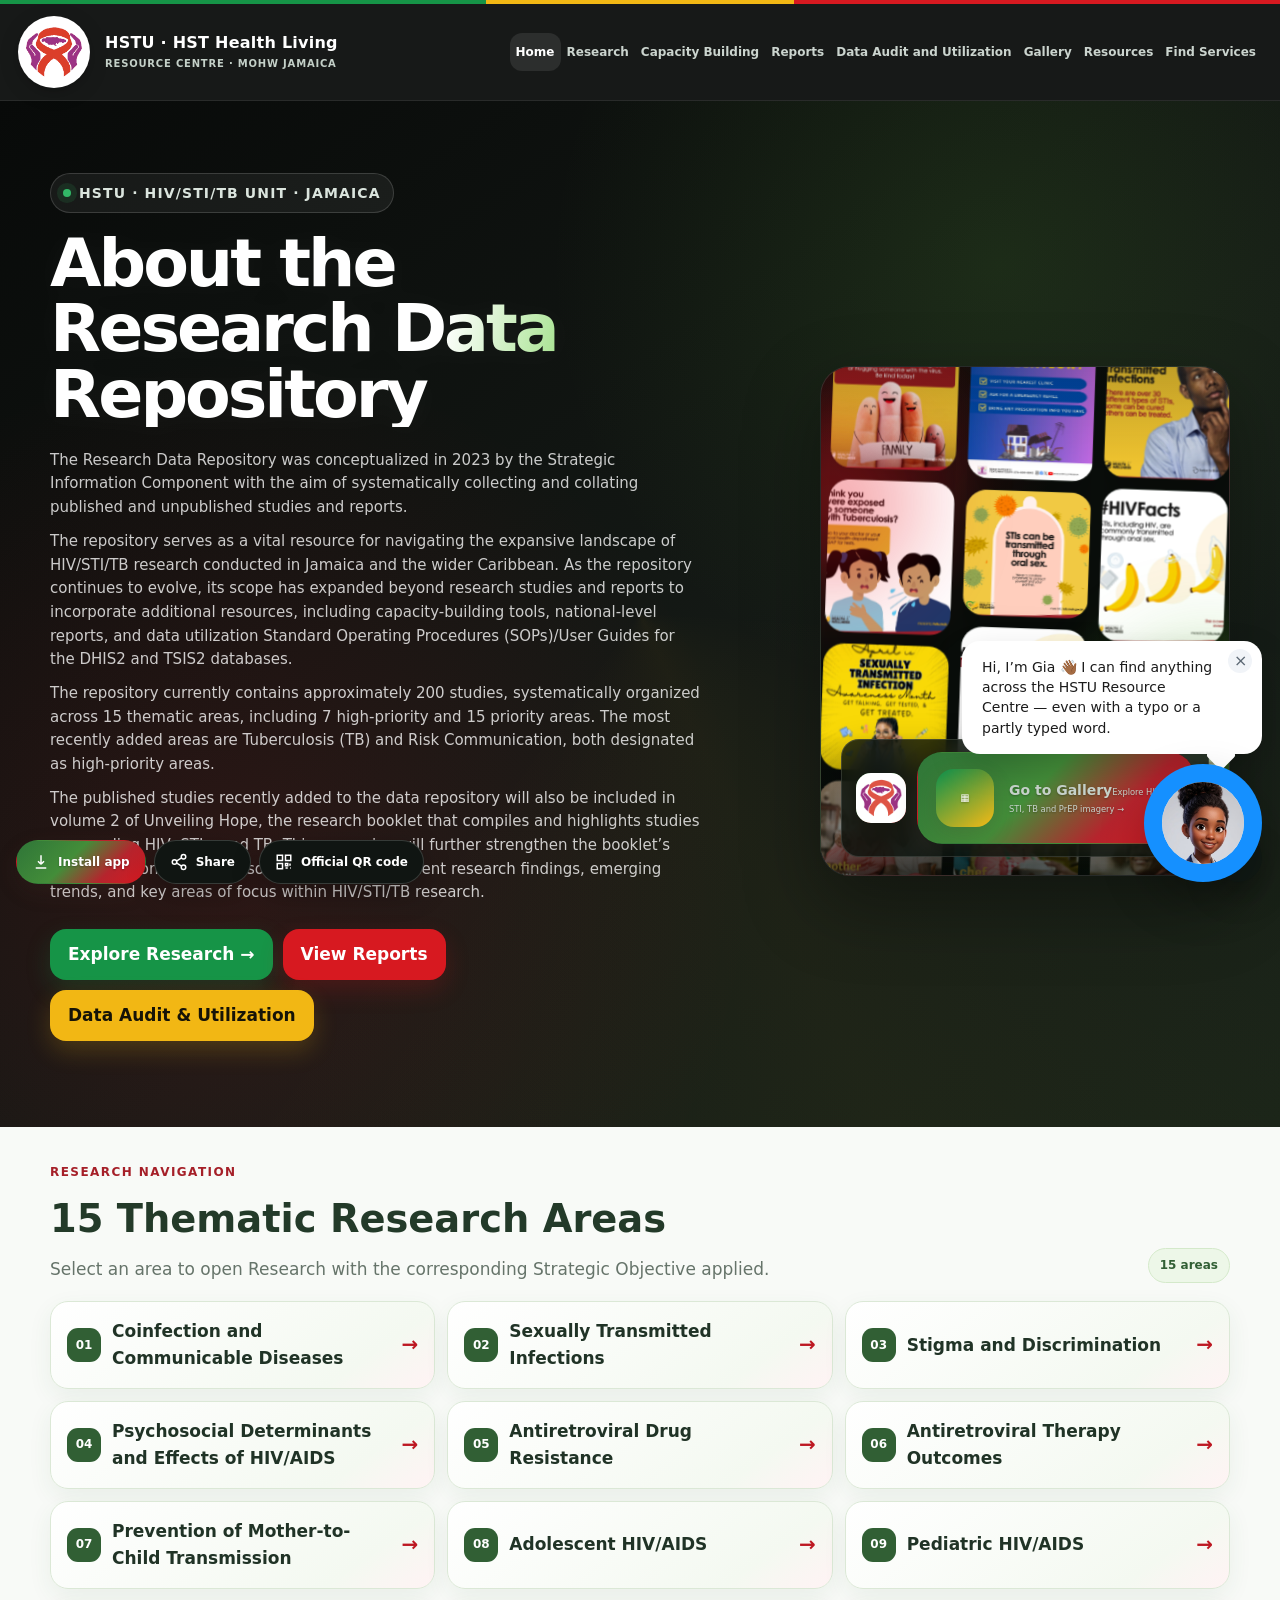
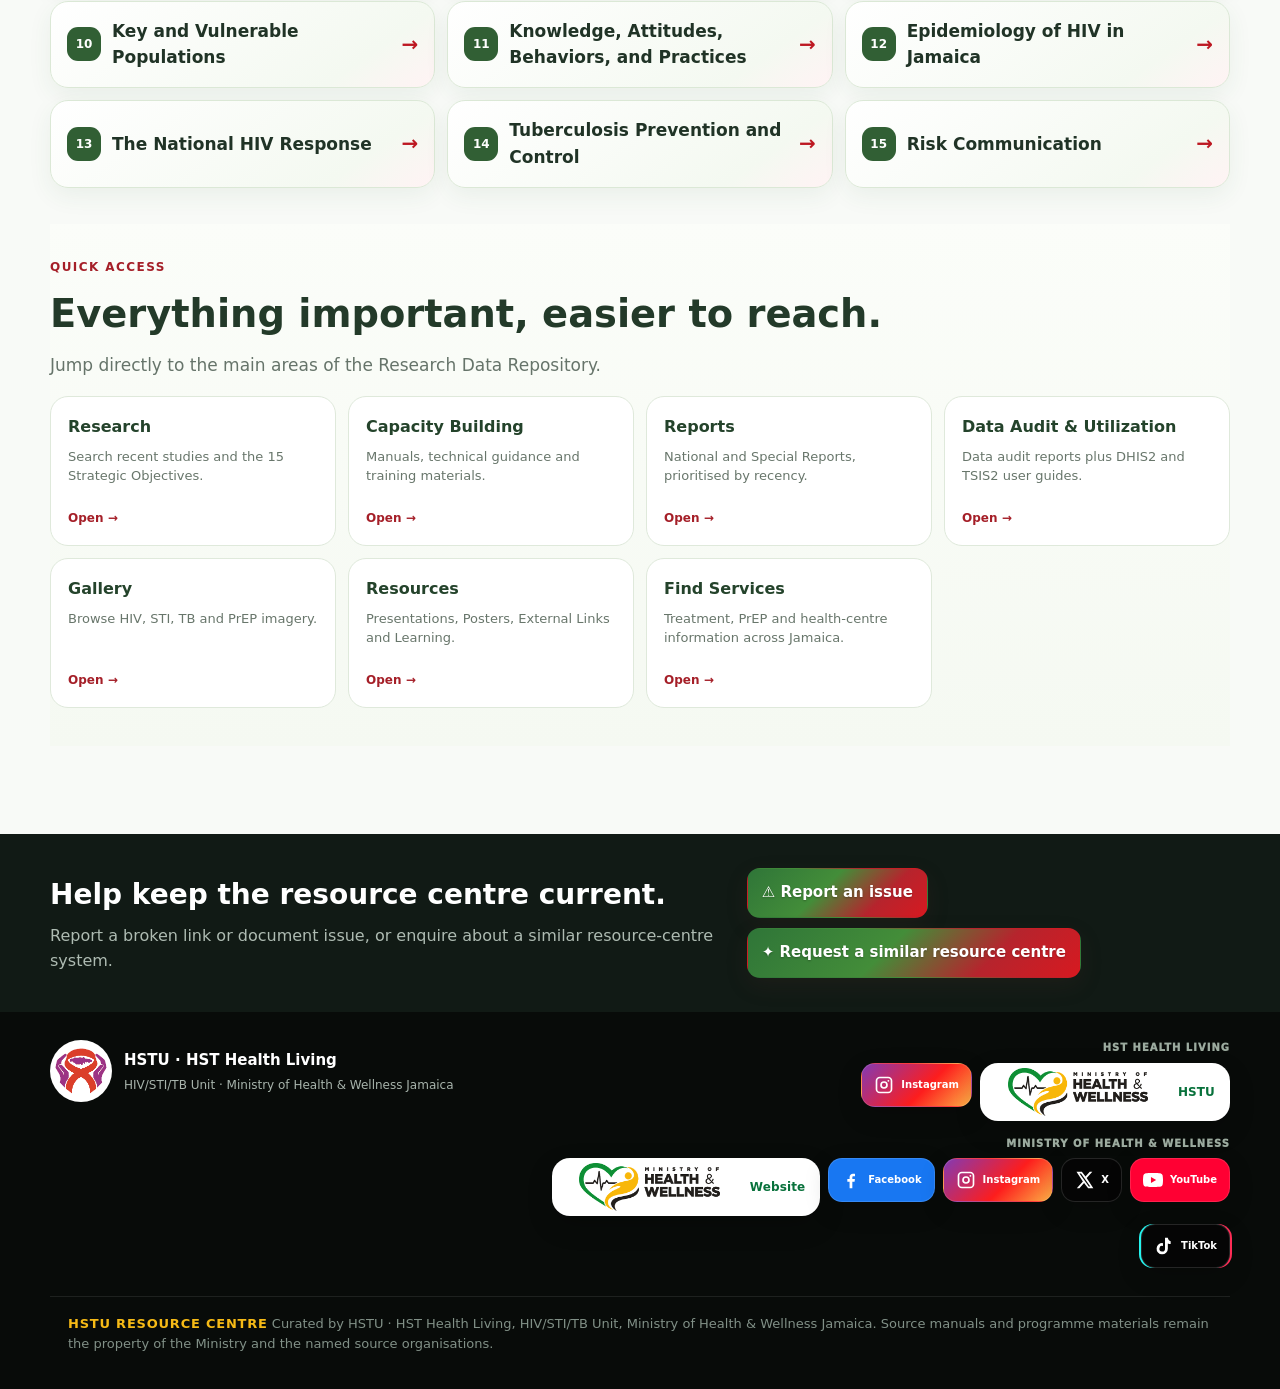
==== commit d2a0aff0: "Fix official MOHW sharing URL and provide verified repository QR image" ====
--- a/index.html
+++ b/index.html
@@ -677,8 +677,8 @@
 <meta content="black-translucent" name="apple-mobile-web-app-status-bar-style"/>
 <meta content="HSTU Resources" name="apple-mobile-web-app-title"/>
 <meta content="HSTU Resource Centre" name="application-name"/>
-<link href="https://glenroygriffiths876-collab.github.io/HSTU-SI/" rel="canonical"/>
-<meta content="https://glenroygriffiths876-collab.github.io/HSTU-SI/" property="og:url"/>
+<link href="https://hstu-repository.moh.gov.jm/" rel="canonical"/>
+<meta content="https://hstu-repository.moh.gov.jm/" property="og:url"/>
 <meta content="HSTU Resource Centre" property="og:title"/>
 <meta content="HIV, STI &amp; TB resources from HSTU." property="og:description"/>
 <meta content="summary" name="twitter:card"/>
@@ -1097,6 +1097,25 @@
 }
 @media(max-width:620px){.hstu-home-thematic-head{display:block}.hstu-theme-view-all{margin-top:12px}.hstu-theme-grid{grid-template-columns:1fr}.hstu-final-quick-grid{grid-template-columns:1fr 1fr}.hstu-final-quick-grid button{min-height:135px;padding:14px}.hstu-final-quick-grid b{font-size:15px}}
 </style>
+<style id="hstu-services-viewport-repair-20261016">
+/* Only the last desktop navigation dropdown: keep it inside the viewport. */
+@media (min-width:1001px) {
+  #mainNav > .hstu-nav-item:last-child > .hstu-nav-dropdown {
+    left:auto!important;
+    right:0!important;
+    max-width:min(320px,calc(100vw - 24px))!important;
+  }
+}
+/* Restore the original selected service-tab treatment, rather than the
+   global promotional green-to-red button gradient. */
+#view-services .hstu-service-modes button[data-service-mode].active {
+  background:#fff!important;
+  color:#17231b!important;
+  text-shadow:none!important;
+  border-color:transparent!important;
+  box-shadow:0 4px 12px rgba(12,31,19,.08)!important;
+}
+</style>
 </head>
 <body>
 <!-- HSTU_FIRST_ENTRY_BOOTSTRAP_START -->
@@ -1402,7 +1421,6 @@
 <div aria-hidden="true" class="pdf-modal" id="pdfModal"><div class="pdf-shell"><div class="pdf-head"><b id="pdfTitle">Document</b><div class="grow"></div><a href="#" id="pdfExternal" rel="noopener noreferrer" target="_blank">Open full PDF ↗</a><button aria-label="Close document" id="pdfClose" type="button">✕</button></div><div class="pdf-loader">Loading document…</div><iframe class="pdf-frame" id="pdfFrame" title="PDF document viewer"></iframe></div></div>
 <script>
 const MANUALS=[{"id":"sti-handbook-2026","title":"Practical Case Management of Common STI Syndromes Handbook","subtitle":"2026 · Primary Health Care easy-reference handbook","category":"STI","year":"2026","status":"2026 MOHW/National HIV/STI/TB Programme staff handbook","source":"Ministry of Health & Wellness · National HIV/STI/TB Programme","url":"https://drive.google.com/file/d/15Ag_YV7T-DOsLUFvDov90_NM-fLmTn3J/view?usp=drivesdk","driveId":"15Ag_YV7T-DOsLUFvDov90_NM-fLmTn3J","accent":"#d8232a","cover":"#fff9f8","featured":true,"note":"Current 2026 practical STI syndrome handbook for rapid staff reference.","coverImage":"./media/embedded-assets/b0d281b37483c472193a.jpg","file":"STI_Handbook_2026.pdf","access":"Bundled PDF"},{"id":"hiv-clinical-2020","title":"Clinical Management of HIV Disease","subtitle":"Guidelines for Medical Practitioners · 2020 Recommendations","category":"HIV","year":"2020","status":"Official MOHW guideline · Bundled","source":"Ministry of Health & Wellness, Jamaica","url":"HIV_Clinical_Management_2020.pdf","accent":"#d71920","cover":"#fff7f7","featured":true,"note":"MOHW clinical guideline for adult and adolescent HIV treatment and care; 2020 recommendations.","coverImage":"./media/embedded-assets/5e4a208c137c143305c1.jpg","driveId":"1bpsDUxsDYgkVaXrBtuc68CU6yCgA1rdv","file":"HIV_Clinical_Management_2020.pdf","access":"Bundled PDF"},{"id":"sti-manual-2020","title":"Practical Case Management of Common STI Syndromes","subtitle":"Primary Health Care Centres · 2020","category":"STI","year":"2020","status":"National programme manual · use with 2026 STI Handbook","source":"Ministry of Health & Wellness · National HIV/STI/TB Programme","url":"https://drive.google.com/file/d/18R3GFXNIYtUDguGPGmVekRMY18sbjx5g/view?usp=drivesdk","driveId":"18R3GFXNIYtUDguGPGmVekRMY18sbjx5g","accent":"#ef6c35","cover":"#fff9f4","featured":true,"note":"Full 2020 national STI case-management manual. For rapid treatment algorithms, also consult the 2026 STI Handbook shown first.","coverImage":"./media/embedded-assets/9ac4a8537e27febca9df.jpg","file":"STI_Case_Management_2020.pdf","access":"Bundled PDF"},{"id":"tb-2021","title":"Guidelines for the Management of Tuberculosis in the Jamaican Population","subtitle":"National TB guideline · November 2021 / distributed 2022","category":"TB","year":"2021","status":"MOHW national guideline · Bundled","source":"Ministry of Health & Wellness, Jamaica","url":"TB_Guidelines_2021.pdf","driveId":"1Smuz3Bqm09I7udxvlE-osIZKixiCBYxb","accent":"#4476a6","cover":"#f6faff","featured":true,"note":"National guideline covering TB diagnosis, treatment, surveillance, contact screening, programme roles and monitoring.","coverImage":"./media/embedded-assets/e3374fb96b2a7aca4ea3.jpg","file":"TB_Guidelines_2021.pdf","access":"Bundled PDF"},{"id":"pmtct-2020","title":"Guidelines for the Prevention of Vertical Transmission of HIV & Syphilis","subtitle":"MOHW revised edition · July 2020","category":"PMTCT","year":"2020","status":"MOHW national guideline · Bundled","source":"Ministry of Health & Wellness, Jamaica","url":"PMTCT_Vertical_Transmission_Guidelines_2020.pdf","accent":"#b154b0","cover":"#fff7ff","featured":true,"note":"National guidance for prevention of vertical transmission of HIV and syphilis, including maternal and infant follow-up.","coverImage":"./media/embedded-assets/7313bf28f321b368ad3f.jpg","driveId":"1lDjJNU1zdmptgdXuhDYdKzT_kNCsY5Xv","file":"PMTCT_Vertical_Transmission_Guidelines_2020.pdf","access":"Bundled PDF"},{"id":"paediatric-2021","title":"Management of HIV in the Paediatric & Adolescent Population","subtitle":"National guideline · December 2021","category":"HIV","year":"2021","status":"MOHW national guideline · Bundled","source":"Ministry of Health & Wellness, Jamaica","url":"https://drive.google.com/file/d/1yt-9Za2EZLeBBWT_h80wjFUZnBJ64fBo/view?usp=drivesdk","driveId":"1yt-9Za2EZLeBBWT_h80wjFUZnBJ64fBo","accent":"#2f8bbd","cover":"#f3fbff","featured":true,"note":"National management guideline for HIV in paediatric and adolescent populations.","coverImage":"./media/embedded-assets/f65c478c3ace6e7f70e1.jpg","file":"Paediatric_Adolescent_HIV_2021.pdf","access":"Bundled PDF"},{"id":"prep-implementation-2025","title":"PrEP Implementation Guide for Jamaica","subtitle":"National implementation guide · 2025","category":"PrEP","year":"2025","status":"2025 MOHW/National HIV/STI/TB Programme implementation guide","source":"Ministry of Health & Wellness · National HIV/STI/TB Programme","url":"https://drive.google.com/file/d/1maP4824o5bv75_N7mKHVr7uRkSeJZbAT/view?usp=drivesdk","driveId":"1maP4824o5bv75_N7mKHVr7uRkSeJZbAT","accent":"#0c9b55","cover":"#f4fff8","featured":true,"note":"Current Jamaica PrEP implementation guide covering service delivery, screening, clinical protocol and follow-up.","coverImage":"./media/embedded-assets/5fe3bc6f7335de01fd86.jpg","file":"PrEP_Implementation_Guide_2025.pdf","access":"Bundled PDF"},{"id":"prep-handbook-2023","title":"PrEP Handbook","subtitle":"Programme handbook · 2023","category":"PrEP","year":"2023","status":"Official HSTU handbook · Bundled","source":"National HIV/STI/TB Programme · MOHW","url":"https://hstu.moh.gov.jm/wp-content/uploads/2024/02/Prep-Handbook-Complete_final_October-9-2023-1.pdf","accent":"#19a26a","cover":"#f3fff8","featured":false,"note":"HSTU PrEP handbook for practical service and counselling reference.","file":"PrEP_Handbook_2023.pdf","access":"Bundled PDF"},{"id":"ci-field-2025","title":"Contact Investigation Field Guide","subtitle":"Ministry of Health & Wellness · June 2025","category":"CI","year":"2025","status":"2025 MOHW/National HIV/STI/TB Programme field guide","source":"Ministry of Health & Wellness · National HIV/STI/TB Programme","url":"CI_Field_Guide_2025.pdf","driveId":"1SqBmSquvVqqE6fwPCouiCpjxHVS1hgNQ","accent":"#176d3f","cover":"#f4fbf7","featured":true,"note":"Current Contact Investigation field guide for interviewing, investigation, partner services, surveillance and reporting.","coverImage":"./media/embedded-assets/c67270805742f50dd6ad.jpg","file":"CI_Field_Guide_2025.pdf","access":"Bundled PDF"},{"id":"disclosure-2021","title":"National HIV Disclosure Protocol","subtitle":"Final national protocol · 2021","category":"HIV","year":"2021","status":"MOHW programme protocol · Bundled","source":"Ministry of Health & Wellness, Jamaica","url":"https://drive.google.com/file/d/1ohTn_SmKE3ZUkDYS9OhOwfLmvSJpkWPp/view?usp=drivesdk","driveId":"1ohTn_SmKE3ZUkDYS9OhOwfLmvSJpkWPp","accent":"#c83c55","cover":"#fff7f9","featured":false,"note":"National HIV disclosure protocol and safeguards for programme practice.","coverImage":"./media/embedded-assets/6f9376347227dd7789b3.jpg","file":"HIV_Disclosure_Protocol_2021.pdf","access":"Bundled PDF"},{"id":"linkage-retention","title":"Linkage, Retention & Recovery Protocol","subtitle":"Treatment, care and return-to-care operations","category":"HIV","year":"","status":"MOHW/National HIV/STI/TB Programme staff protocol","source":"National HIV/STI/TB Programme · MOHW","url":"https://drive.google.com/file/d/1U6kRcpG984hZyz536bz6hzQL1b_cBw6R/view?usp=drivesdk","driveId":"1U6kRcpG984hZyz536bz6hzQL1b_cBw6R","accent":"#8860b8","cover":"#faf7ff","featured":false,"note":"Operational protocol for linkage, retention, recovery and return-to-care work.","coverImage":"./media/embedded-assets/f7f0dfac9b7e4cbc9f53.jpg","file":"Linkage_Retention_Recovery_Protocol.pdf","access":"Bundled PDF"},{"id":"pitc","title":"PITC Participant Manual","subtitle":"Provider-Initiated Testing & Counselling","category":"Testing","year":"","status":"MOHW staff training manual · Bundled","source":"Ministry of Health & Wellness, Jamaica","url":"https://drive.google.com/file/d/1EwlhYB-ZCTkJ_luhV9sOo0jeqrvbR9E6/view?usp=drivesdk","driveId":"1EwlhYB-ZCTkJ_luhV9sOo0jeqrvbR9E6","accent":"#476b9e","cover":"#f6f9ff","featured":false,"note":"Provider-Initiated Testing & Counselling participant manual for staff training and service delivery.","coverImage":"./media/embedded-assets/bf6371205383a1e378e6.jpg","file":"PITC_Participant_Manual.pdf","access":"Bundled PDF"},{"id":"pitc-facilitator","title":"PITC Facilitator Manual","subtitle":"MOHW · Provider-Initiated Testing & Counselling facilitator resource","category":"Testing","year":"MOHW","status":"MOHW staff training manual","source":"Ministry of Health & Wellness · HIV/STI/TB Programme","url":"https://drive.google.com/file/d/1E_fegx-U9ITn61lpJxmN3Zn24se_Dycv/view?usp=drivesdk","driveId":"1E_fegx-U9ITn61lpJxmN3Zn24se_Dycv","accent":"#169447","cover":"#f5fbf7","featured":false,"note":"Facilitator companion resource for staff delivering PITC training.","file":"PITC_Facilitator_Manual.pdf","access":"Bundled PDF","coverImage":"./media/embedded-assets/891b38bd919ecc69d1bb.jpg"},{"id":"dhis2-2026","title":"DHIS2 User Manual","subtitle":"Event Capture & Data Analysis · updated May 2026","category":"Data","year":"2026","status":"2026 MOHW staff system manual","source":"Ministry of Health & Wellness, Jamaica","url":"https://drive.google.com/file/d/1WM0-K1qkvgO-5Z1n1rCg5eP8T-vGOLNx/view?usp=drivesdk","driveId":"1WM0-K1qkvgO-5Z1n1rCg5eP8T-vGOLNx","accent":"#3b6fa8","cover":"#f4f9ff","featured":false,"note":"Updated May 2026 reference for event capture, programme data entry and analysis in DHIS2.","coverImage":"./media/embedded-assets/63e88d06ab26ca95599d.jpg","file":"DHIS2_User_Manual_May_2026.pdf","access":"Bundled PDF"},{"id":"tsis2-2026","title":"TSIS2 User Guide","subtitle":"Treatment Site Information System · updated 2026","category":"Data","year":"2026","status":"2026 MOHW/National HIV/STI/TB Programme staff guide","source":"National HIV/STI/TB Programme · MOHW","url":"https://drive.google.com/file/d/1yy7IGq4eiauZ6HoYvUO9fNNuLHJOU5BK/view?usp=drivesdk","driveId":"1yy7IGq4eiauZ6HoYvUO9fNNuLHJOU5BK","accent":"#24698f","cover":"#f4fbff","featured":false,"note":"Updated TSIS2 guide for treatment-site client records, reporting, transfer and data-management workflows.","coverImage":"./media/embedded-assets/73756dc8ba8494cb9bed.jpg","file":"TSIS2_User_Guide_2026.pdf","access":"Bundled PDF"},{"id":"nsp-2023-2030","title":"National Strategic Plan for HIV","subtitle":"Jamaica · 2023–2030","category":"Programme","year":"2023–2030","status":"National strategic plan · Bundled","source":"Ministry of Health & Wellness, Jamaica","url":"https://drive.google.com/file/d/14i6aH8agpCZSncBY3RWDKHuPkTu4LXui/view?usp=drivesdk","driveId":"14i6aH8agpCZSncBY3RWDKHuPkTu4LXui","accent":"#1e7750","cover":"#f6fbf8","featured":false,"note":"National HIV strategic direction, programme targets, monitoring framework and priorities for 2023–2030.","coverImage":"./media/embedded-assets/14166556a9584af210d4.jpg","file":"National_Strategic_Plan_HIV_2023_2030.pdf","access":"Bundled PDF"},{"id":"patient-transfer-2016","title":"Policy & Procedure Manual for the Referral and Transfer of Patients","subtitle":"National referral & transfer manual · 2016","category":"General","year":"2016","status":"MOHW-listed professional manual","source":"Ministry of Health & Wellness, Jamaica","url":"https://moh.gov.jm/wp-content/uploads/2016/11/Revised-MOH-Policy-and-Procedure-Manual-for-the-Referral-and-Transfer-of-Patients-22.09.16.pdf","accent":"#5d7396","cover":"#f6f8fc","featured":false,"note":"National policy and procedure manual for referral, counter-referral and safe transfer between levels of care.","access":"Bundled PDF","file":"Patient_Referral_Transfer_Manual_2016.pdf"},{"id":"staff-orders","title":"Staff Orders for the Public Service","subtitle":"Government of Jamaica · 2004","category":"Staff","year":"2004","status":"Government of Jamaica public-service staff reference","source":"Government of Jamaica","url":"","accent":"#0b7a3e","cover":"#f7fbf7","featured":false,"note":"Cross-cutting public-service reference covering leave, conduct, compensation, training, discipline, travel, separation and other conditions of service.","coverImage":"./media/embedded-assets/85f2abf8857e5bfd317e.jpg","file":"Staff_Orders_for_Public_Service.pdf"}];
-const CAPACITY_PDF_LOCAL={"sti-handbook-2026":"documents/pdf-library/capacity-sti-handbook-2026.pdf","hiv-clinical-2020":"documents/pdf-library/capacity-hiv-clinical-2020.pdf","sti-manual-2020":"documents/pdf-library/capacity-sti-manual-2020.pdf","tb-2021":"documents/pdf-library/capacity-tb-2021.pdf","pmtct-2020":"documents/pdf-library/capacity-pmtct-2020.pdf","paediatric-2021":"documents/pdf-library/capacity-paediatric-2021.pdf","prep-implementation-2025":"documents/pdf-library/capacity-prep-implementation-2025.pdf","ci-field-2025":"documents/pdf-library/capacity-ci-field-2025.pdf","disclosure-2021":"documents/pdf-library/capacity-disclosure-2021.pdf","linkage-retention":"documents/pdf-library/capacity-linkage-retention.pdf","pitc":"documents/pdf-library/capacity-pitc.pdf","dhis2-2026":"documents/pdf-library/capacity-dhis2-2026.pdf","tsis2-2026":"documents/pdf-library/capacity-tsis2-2026.pdf","nsp-2023-2030":"documents/pdf-library/capacity-nsp-2023-2030.pdf"};
 const TRAINING=[
 {brand:"JASDIS",logo:"JASDIS",tone:"jasdis",title:"JASDIS Study Hub",level:"jamaica",topics:"hiv sti contact counselling",cost:"FREE",costClass:"free",certificate:"STUDY COMPLETION CERTIFICATE",certClass:"cert",format:"Self-study platform",meta:"12 modules",status:"ACTIVE · public online",desc:"Supplementary CI/SDIS study and revision platform with modules, quizzes and practice exams. Certificates document study completion only and do not authorize CI/SDIS practice.",url:"https://glenroygriffiths876-collab.github.io/JASDIS-STUDY-HUB/index.html?source=pwa-v211",search:"jasdis study hub ci contact investigator contact investigation partner services hiv sti study training"},
 {brand:"PAHO",logo:"PAHO",tone:"paho",title:"PAHO Virtual Campus — Self-Learning Catalogue",level:"caribbean",topics:"hiv sti tb prep ipc data qi leadership surveillance",cost:"FREE — ACCOUNT REQUIRED",costClass:"free",certificate:"FREE CERTIFICATE OF COMPLETION",certClass:"cert",format:"Self-paced catalogue",meta:"Duration varies",status:"ACTIVE",desc:"PAHO/WHO self-learning courses across public health, surveillance, communicable diseases, health systems, leadership and more. Certificates are downloadable after required course activities.",url:"https://campus.paho.org/en/courses/self-learning?page=1&tid=All",search:"paho virtual campus free certificate caribbean public health hiv sti tb surveillance epidemiology leadership"},
@@ -1462,7 +1480,33 @@
   return MANUAL_FALLBACKS[m.id]||'';
 }
 function thumbFor(m){return m.coverImage||(m.driveId?`https://drive.google.com/thumbnail?id=${m.driveId}&sz=w700`:'')}
-function manualHref(m){const file=CAPACITY_PDF_LOCAL[m?.id];return file?'pdf-reader.html?file='+encodeURIComponent(file)+'&title='+encodeURIComponent(m.title):(manualSourceUrl(m)||'#')}
+// Exact, individually hosted documents; other manuals retain their original source until verified.
+const HSTU_LOCAL_MANUALS={
+ "sti-handbook-2026":"documents/pdf-library/manual-sti-handbook-2026.pdf",
+ "hiv-clinical-2020":"documents/pdf-library/manual-hiv-clinical-2020.pdf",
+ "tb-2021":"documents/pdf-library/manual-tb-2021.pdf",
+ "pmtct-2020":"documents/pdf-library/manual-pmtct-2020.pdf",
+ "paediatric-2021":"documents/pdf-library/manual-paediatric-2021.pdf",
+ "disclosure-2021":"documents/pdf-library/manual-disclosure-2021.pdf",
+ "pitc-facilitator":"documents/pdf-library/manual-pitc-facilitator.pdf",
+ "prep-handbook-2023":"documents/pdf-library/prep-handbook-complete-final-october-9-2023-1-c39fe0c4.pdf",
+ "patient-transfer-2016":"documents/pdf-library/revised-moh-policy-and-procedure-manual-for-the-referral-and-transfer--5b1c624e.pdf",
+ "sti-manual-2020":"documents/pdf-library/manual-sti-manual-2020.pdf",
+ "prep-implementation-2025":"documents/pdf-library/manual-prep-implementation-2025.pdf",
+ "ci-field-2025":"documents/pdf-library/manual-ci-field-2025.pdf",
+ "linkage-retention":"documents/pdf-library/manual-linkage-retention.pdf",
+ "pitc":"documents/pdf-library/manual-pitc.pdf",
+ "dhis2-2026":"documents/pdf-library/manual-dhis2-2026.pdf",
+ "tsis2-2026":"documents/pdf-library/manual-tsis2-2026.pdf",
+ "nsp-2023-2030":"documents/pdf-library/manual-nsp-2023-2030.pdf",
+ "staff-orders":"documents/pdf-library/manual-staff-orders.pdf"
+};
+function manualHref(m){
+ if(!m)return '#';
+ const path=HSTU_LOCAL_MANUALS[m.id];
+ if(path)return 'pdf-reader.html?file='+encodeURIComponent(path)+'&title='+encodeURIComponent(m.title||'Document');
+ return manualSourceUrl(m)||'#';
+}
 function miniCover(m){const thumb=thumbFor(m);const href=manualHref(m);return `<a class="mini-cover" href="${href}" target="_blank" rel="noopener noreferrer" data-open-manual="${m.id}" style="--accent:${m.accent};--cover:${m.cover}"><div class="mini-book">${thumb?`<img class="mini-cover-thumb" src="${thumb}" alt="" loading="lazy" onerror="this.style.display='none'">`:''}<div class="mini-cover-fallback"><small>${esc(m.category)} · ${esc(m.year||'MOHW')}</small><b>${esc(m.title)}</b><em>Ministry of Health & Wellness · Jamaica</em></div></div><span>${esc(m.title)}</span></a>`}
 $('#homeManuals').innerHTML=MANUALS.filter(m=>m.featured).slice(0,6).map(miniCover).join('');
 
@@ -1496,8 +1540,8 @@
 
 let manualFilter='ALL';
 const MANUAL_FILTERS=[{key:'ALL',label:'All',cats:null},{key:'HIV',label:'HIV',cats:['HIV']},{key:'STI',label:'STI',cats:['STI']},{key:'TB',label:'TB',cats:['TB']},{key:'PMTCT',label:'PMTCT',cats:['PMTCT']},{key:'PrEP',label:'PrEP',cats:['PrEP']},{key:'CI',label:'CI',cats:['CI']},{key:'REPORTING',label:'Data & reporting',cats:['Data','Surveillance','Programme']},{key:'STAFF',label:'Staff orders',cats:['Staff']},{key:'OTHER',label:'Other staff',cats:['Testing','General']}];function renderManualFilters(){$('#manualFilters').innerHTML=MANUAL_FILTERS.map(f=>`<button class="chip ${manualFilter===f.key?'active':''}" data-manual-filter="${f.key}">${f.label}</button>`).join('');$$('[data-manual-filter]').forEach(b=>b.addEventListener('click',()=>{manualFilter=b.dataset.manualFilter;renderManualFilters();renderManuals()}))}
-function manualCard(m){const thumb=thumbFor(m);const href=manualHref(m);return `<article class="manual-card reveal"><a href="${href}" target="_blank" rel="noopener noreferrer" data-open-manual="${m.id}" aria-label="Open ${esc(m.title)}"><div class="book-wrap"><div class="book" style="--accent:${m.accent};--cover:${m.cover}">${thumb?`<img class="cover-thumb" src="${thumb}" alt="${esc(m.title)} cover preview" loading="lazy" onerror="this.style.display='none'">`:''}<div class="cover-design"><span class="gov">Government of Jamaica · MOHW</span><span class="bar"></span><strong>${esc(m.title)}</strong><span class="year">${esc(m.subtitle)}</span><span class="ministry">National HIV/STI/TB Programme<br>Staff Resource</span><img class="mini-logo" src="${LOGO}" alt=""></div></div><span class="status-ribbon">PDF</span></div><div class="manual-meta"><small>${esc(m.category)} · ${CAPACITY_PDF_LOCAL[m.id]?'On-site PDF':m.id==='pitc-facilitator'?'Restricted Drive PDF':'External PDF'}</small><h3>${esc(m.title)}</h3><p>${esc(m.note)}</p><span class="open-hint">${m.id==='pitc-facilitator'?'Request Drive access ↗':'Open PDF →'}</span></div></a></article>`}
-function renderManuals(){const q=$('#manualSearch').value.trim();const def=MANUAL_FILTERS.find(f=>f.key===manualFilter)||MANUAL_FILTERS[0];let arr=MANUALS.map(m=>[manualSearchScore(m,q),m]).filter(x=>(!def.cats||def.cats.includes(x[1].category))&&(!q||x[0]>0)).sort((a,b)=>b[0]-a[0]).map(x=>x[1]);$('#manualCount').textContent=`${arr.length} manual${arr.length===1?'':'s'} shown · searches titles and indexed manual content`;$('#manualGrid').innerHTML=arr.length?arr.map((m,i)=>`<div class="${i===0&&q?'top-match':''}">${manualCard(m)}</div>`).join(''):`<div class="empty">No matching PDF. Try a shorter term or another spelling.</div>`;bindManualOpen();observeReveals()}
+function manualCard(m){const thumb=thumbFor(m);const href=manualHref(m);return `<article class="manual-card reveal"><a href="${href}" target="_blank" rel="noopener noreferrer" data-open-manual="${m.id}" aria-label="Open ${esc(m.title)}"><div class="book-wrap"><div class="book" style="--accent:${m.accent};--cover:${m.cover}">${thumb?`<img class="cover-thumb" src="${thumb}" alt="${esc(m.title)} cover preview" loading="lazy" onerror="this.style.display='none'">`:''}<div class="cover-design"><span class="gov">Government of Jamaica · MOHW</span><span class="bar"></span><strong>${esc(m.title)}</strong><span class="year">${esc(m.subtitle)}</span><span class="ministry">National HIV/STI/TB Programme<br>Staff Resource</span><img class="mini-logo" src="${LOGO}" alt=""></div></div><span class="status-ribbon">PDF</span></div><div class="manual-meta"><small>${esc(m.category)} · Bundled PDF</small><h3>${esc(m.title)}</h3><p>${esc(m.note)}</p><span class="open-hint">${'Open PDF →'}</span></div></a></article>`}
+function renderManuals(){const q=$('#manualSearch').value.trim();const def=MANUAL_FILTERS.find(f=>f.key===manualFilter)||MANUAL_FILTERS[0];let arr=MANUALS.map(m=>[manualSearchScore(m,q),m]).filter(x=>(!def.cats||def.cats.includes(x[1].category))&&(!q||x[0]>0)).sort((a,b)=>b[0]-a[0]).map(x=>x[1]);$('#manualCount').textContent=`${arr.length} bundled PDF${arr.length===1?'':'s'} shown · searches titles and indexed manual content`;$('#manualGrid').innerHTML=arr.length?arr.map((m,i)=>`<div class="${i===0&&q?'top-match':''}">${manualCard(m)}</div>`).join(''):`<div class="empty">No matching PDF. Try a shorter term or another spelling.</div>`;bindManualOpen();observeReveals()}
 $('#manualSearch').addEventListener('input',renderManuals);try{renderManualFilters();renderManuals()}catch(e){console.error('Manual library init',e)}
 
 function pdfInfo(m){if(!m)return null;const href=manualHref(m);const url=href;if(!url||url==='#')return null;const drive=url.match(/drive\.google\.com\/file\/d\/([^/]+)/);if(drive)return{preview:`https://drive.google.com/file/d/${drive[1]}/preview`,external:url,local:false};if(/\.pdf(?:$|\?)/i.test(url))return{preview:url,external:url,local:false};return{preview:url,external:url,local:false}}
@@ -1790,6 +1834,9 @@
 <button aria-label="Share HSTU Resource Centre" class="hstu-pwa-btn" id="hstuShareBtn" type="button">
 <svg fill="none" stroke="currentColor" stroke-width="2" viewbox="0 0 24 24"><circle cx="18" cy="5" r="3"></circle><circle cx="6" cy="12" r="3"></circle><circle cx="18" cy="19" r="3"></circle><path d="m8.6 10.7 6.8-4.1M8.6 13.3l6.8 4.1"></path></svg><span>Share</span>
 </button>
+<a aria-label="View official MOHW repository QR code" class="hstu-pwa-btn" href="./hstu-official-qr.png" target="_blank" rel="noopener noreferrer">
+<svg aria-hidden="true" fill="none" stroke="currentColor" stroke-width="2" viewbox="0 0 24 24"><rect x="3" y="3" width="7" height="7"/><rect x="14" y="3" width="7" height="7"/><rect x="3" y="14" width="7" height="7"/><path d="M14 14h3v3h-3zM20 14v3M14 20h3M20 20h1"/></svg><span>Official QR code</span>
+</a>
 </div>
 <div aria-hidden="true" class="hstu-install-screen" id="hstuInstallScreen">
 <div class="hstu-install-card">
@@ -1827,7 +1874,7 @@
  $("#hstuInstallBtn")?.addEventListener("click",doInstall);
  $("#hstuInstallScreenBtn")?.addEventListener("click",doInstall);
  $("#hstuShareBtn")?.addEventListener("click",async()=>{
-   const share={title:"HSTU Resource Centre",text:"HIV, STI & TB resources from HSTU.",url:"https://glenroygriffiths876-collab.github.io/HSTU-SI/"};
+   const share={title:"HSTU Resource Centre",text:"HIV, STI & TB resources from HSTU.",url:"https://hstu-repository.moh.gov.jm/"};
    if(navigator.share){try{await navigator.share(share);return}catch(e){if(e?.name==="AbortError")return}}
    try{await navigator.clipboard.writeText(share.url);toast("Resource Centre link copied.");}
    catch(e){toast("Copy the page address from your browser to share it.");}
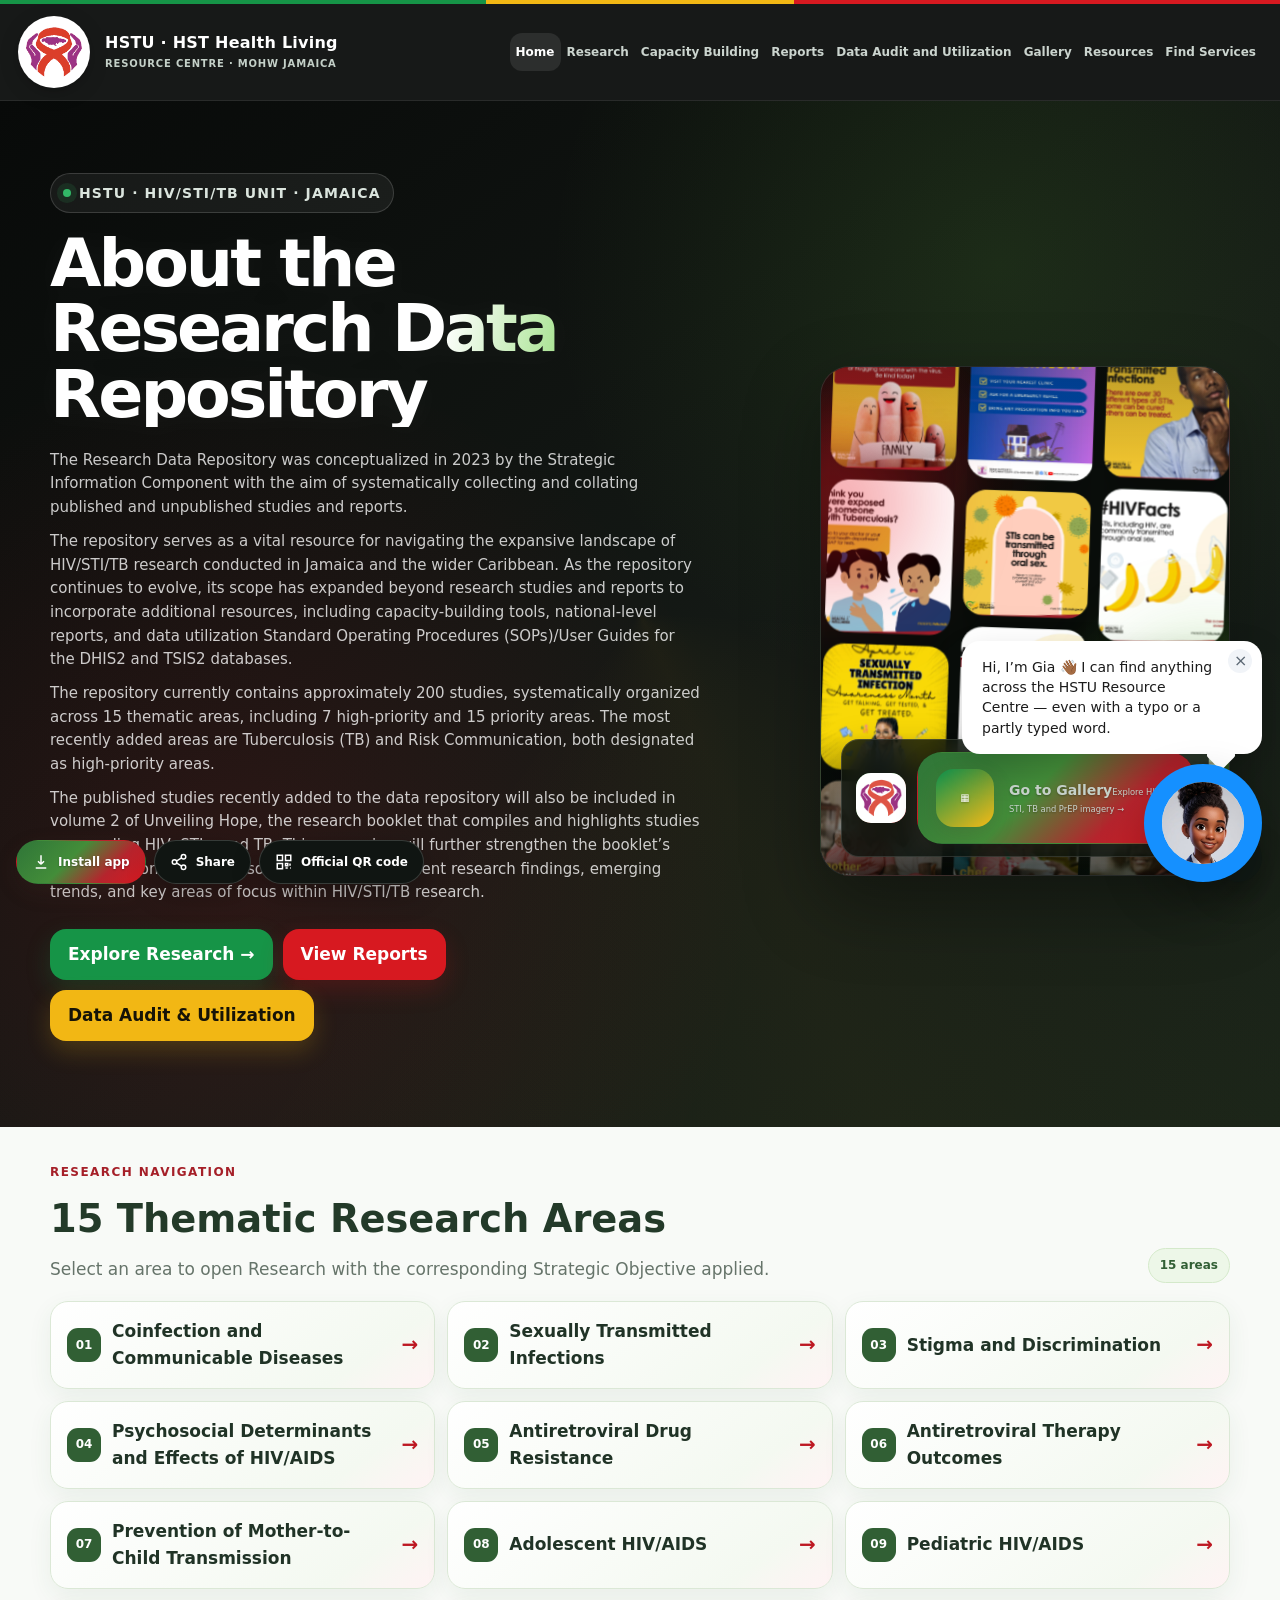
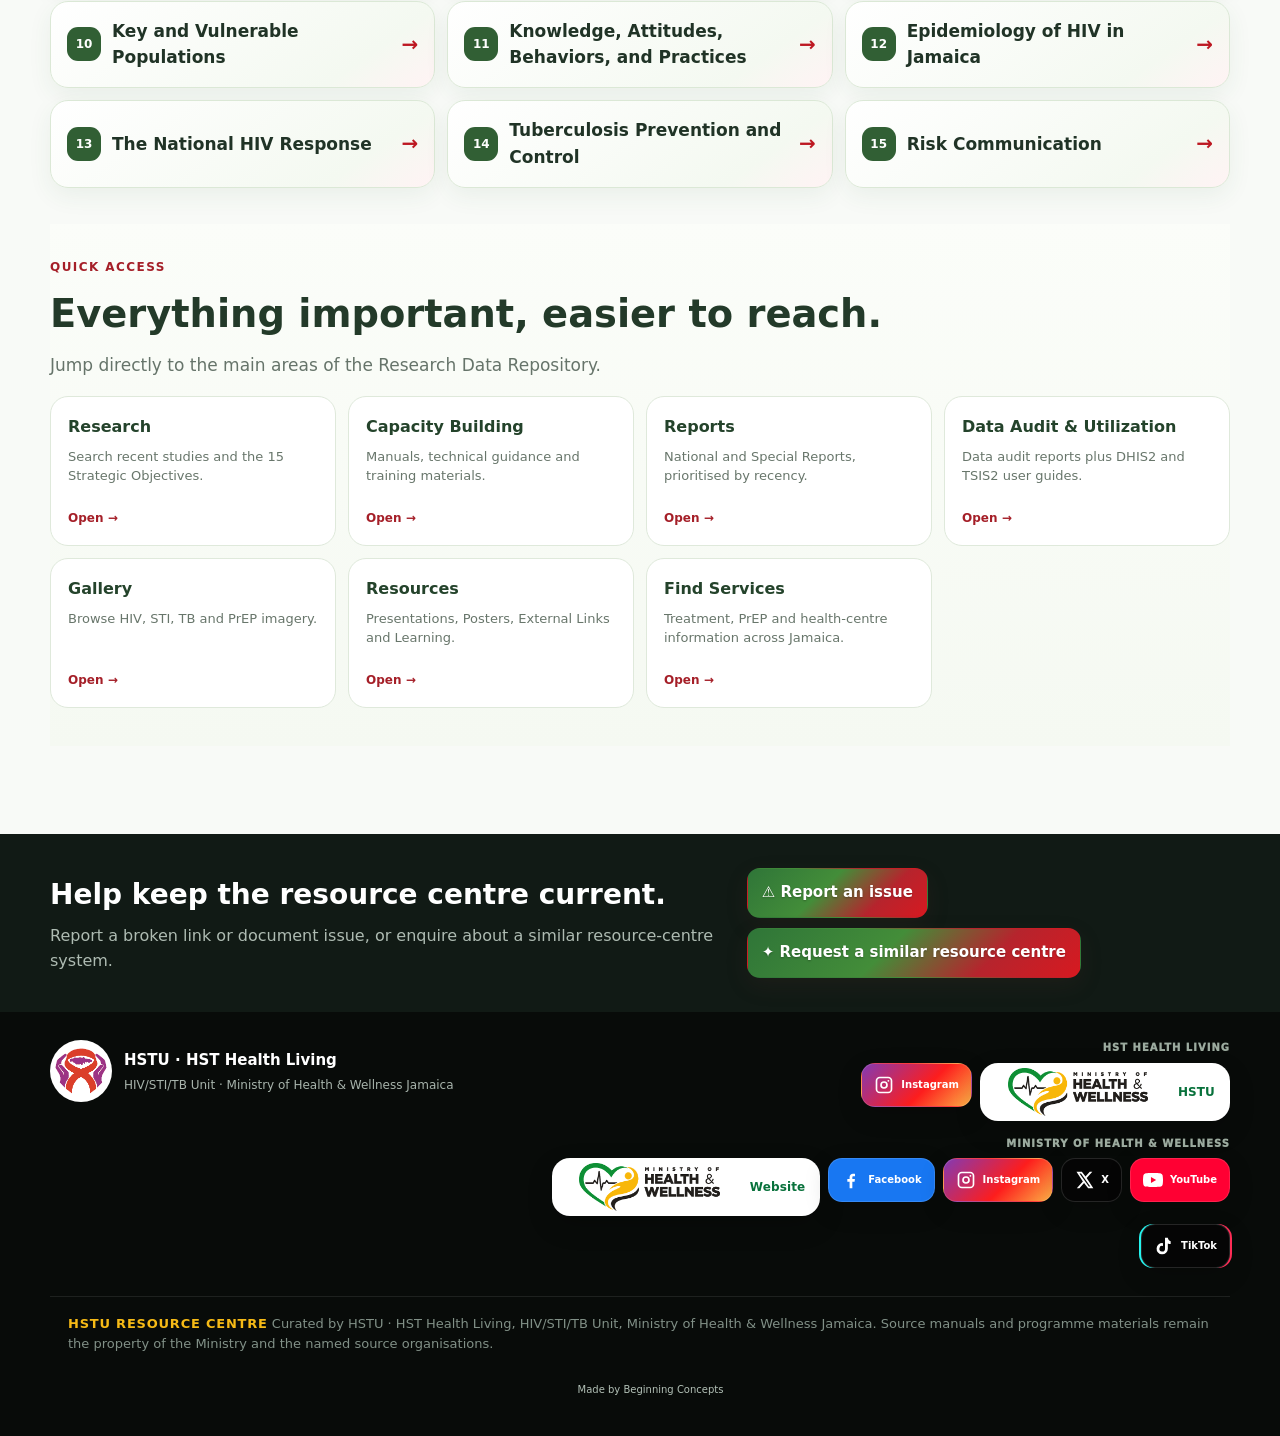
==== commit a0e9de76: "Add discreet Beginning Concepts attribution to page footer" ====
--- a/index.html
+++ b/index.html
@@ -1415,6 +1415,7 @@
 </div>
 <div class="footer-note">
 <strong>HSTU Resource Centre</strong> Curated by HSTU · HST Health Living, HIV/STI/TB Unit, Ministry of Health &amp; Wellness Jamaica. Source manuals and programme materials remain the property of the Ministry and the named source organisations. </div>
+<div class="beginning-concepts-credit" style="grid-column:1/-1;text-align:center;min-width:0;margin:0;padding:0;color:#b3c1b7;font-size:10px;line-height:1.3"><a href="https://beginningconcepts.org/" target="_blank" rel="noopener noreferrer" aria-label="Made by Beginning Concepts; visit beginningconcepts.org" title="Visit Beginning Concepts" style="display:inline-flex;align-items:center;justify-content:center;gap:5px;color:inherit;text-decoration:none;font-size:10px;line-height:1.3"><img src="https://beginningconcepts.org/assets/brand-logo.webp" alt="" width="16" height="16" loading="lazy" decoding="async" style="width:16px;height:16px;object-fit:contain;flex:0 0 16px;border:0"/><span>Made by Beginning Concepts</span></a></div>
 </div>
 </footer>
 <div class="floating-help"><a aria-label="Report an issue" data-wa="issue" href="#" rel="noopener noreferrer" target="_blank">!</a></div>
